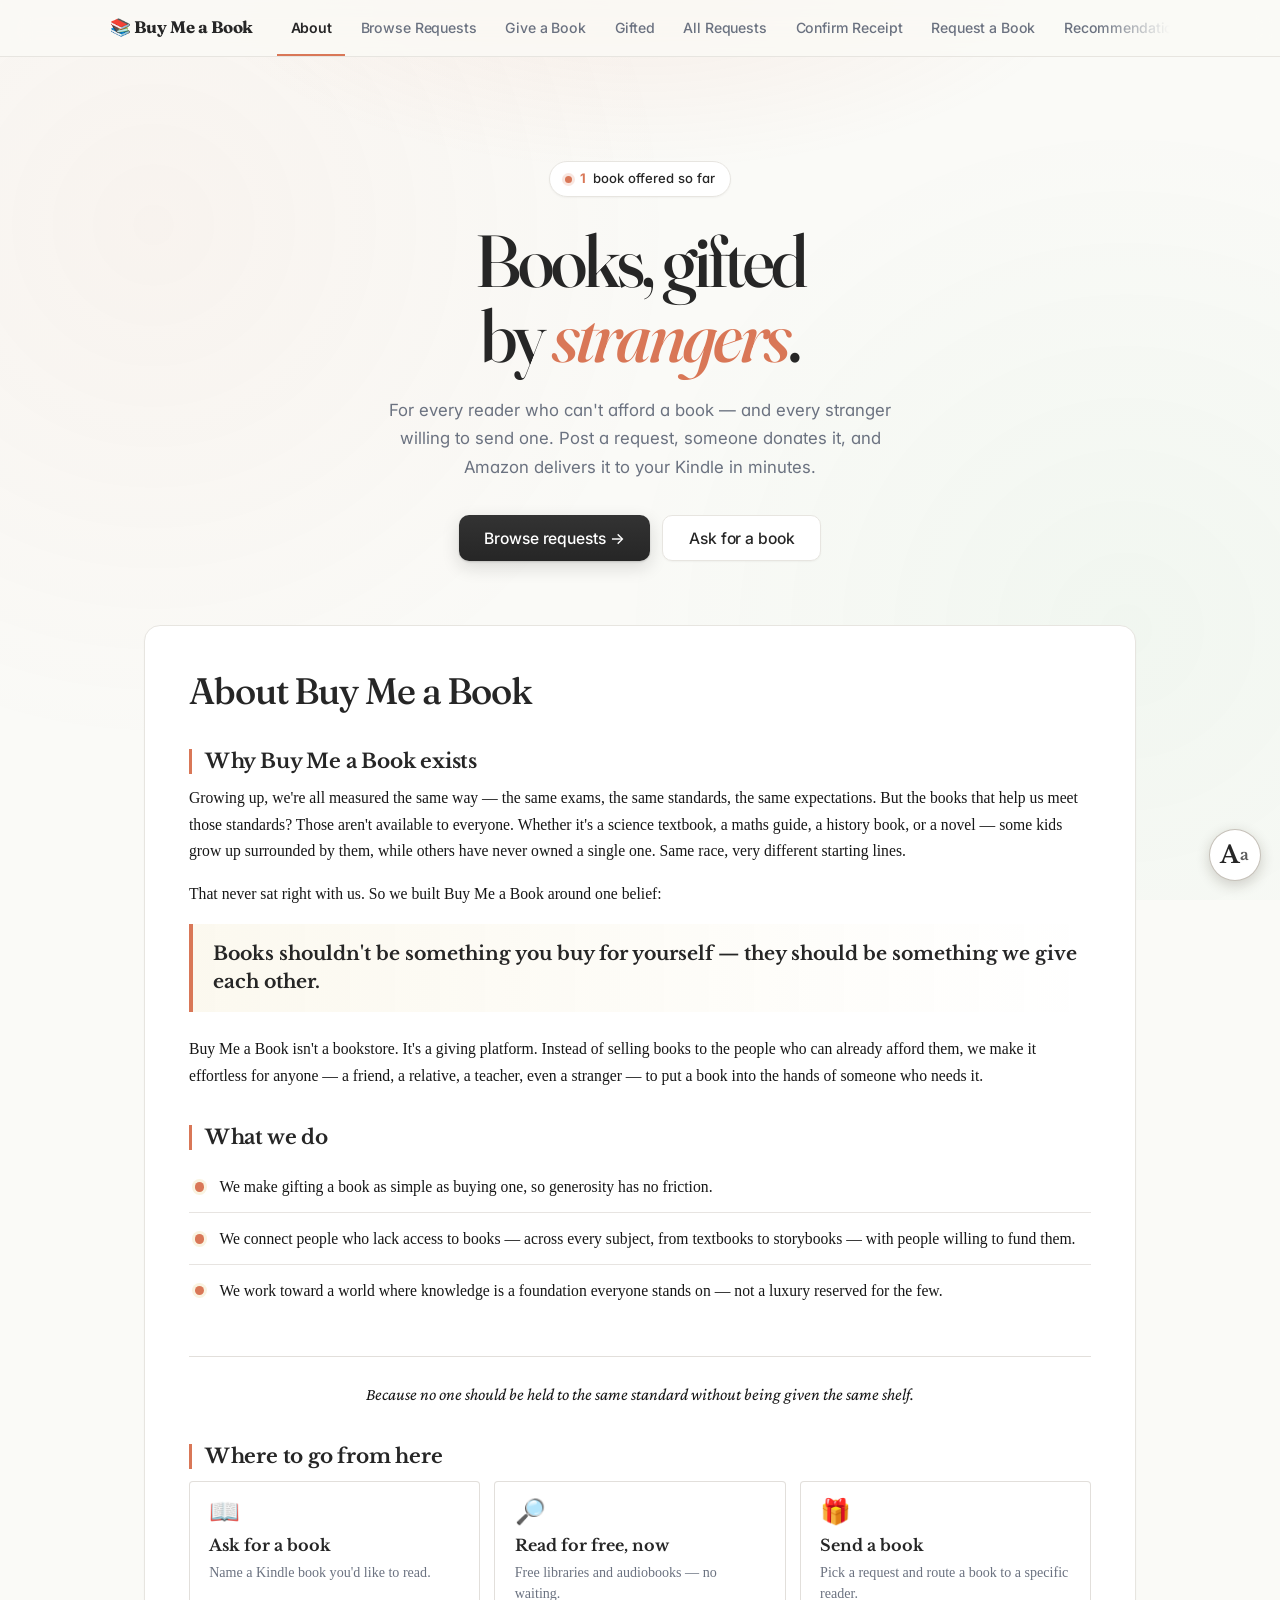
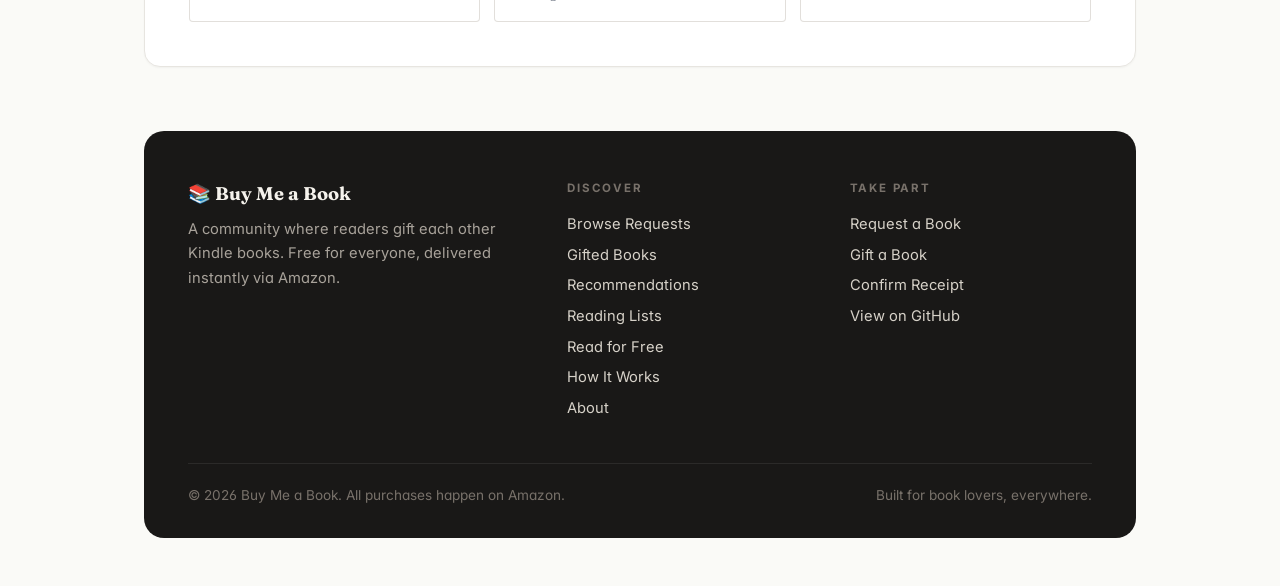
==== buy-me-a-book.html @ 8f35f2fc "Remove obsolete Google Sheet data-source comment Co-Authored-By: Claude Fable 5 <noreply@anthropic.c" ====
<!DOCTYPE html>
<html lang="en">
<head>
    <meta charset="UTF-8">
    <meta name="viewport" content="width=device-width, initial-scale=1.0">
    <title>Buy Me a Book — Request or gift a Kindle book, free</title>
    <meta name="description" content="A community Kindle library. Ask for a book you can't afford, gift one to someone who wants it, or browse free ebooks, audiobooks, and curated reading lists. No fees, no signup — books delivered instantly via Amazon.">
    <meta name="keywords" content="gift kindle books, free kindle books, community library, book gifting, request a book, kindle book charity, free ebooks, project gutenberg, librivox, kindle unlimited">
    <meta name="author" content="Samuel Kimani Sikuku">
    <meta name="publisher" content="Buy Me a Book">
    <meta name="robots" content="index, follow, max-image-preview:large, max-snippet:-1, max-video-preview:-1">
    <meta name="googlebot" content="index, follow, max-image-preview:large, max-snippet:-1">
    <meta name="theme-color" content="#5d4e37">
    <meta name="theme-color" content="#2c2416" media="(prefers-color-scheme: dark)">
    <meta name="color-scheme" content="light">
    <meta name="format-detection" content="telephone=no">
    <meta name="apple-mobile-web-app-title" content="Buy Me a Book">
    <link rel="canonical" href="https://www.buymebook.com/buy-me-a-book.html">
    <link rel="alternate" hreflang="en" href="https://www.buymebook.com/buy-me-a-book.html">
    <link rel="alternate" hreflang="x-default" href="https://www.buymebook.com/buy-me-a-book.html">
    <link rel="icon" href="data:image/svg+xml,&lt;svg xmlns=%22http://www.w3.org/2000/svg%22 viewBox=%220 0 100 100%22&gt;&lt;text y=%22.9em%22 font-size=%2290%22&gt;📚&lt;/text&gt;&lt;/svg&gt;">
    <link rel="apple-touch-icon" href="data:image/svg+xml,&lt;svg xmlns=%22http://www.w3.org/2000/svg%22 viewBox=%220 0 100 100%22&gt;&lt;text y=%22.9em%22 font-size=%2290%22&gt;📚&lt;/text&gt;&lt;/svg&gt;">
    <link rel="preconnect" href="https://docs.google.com">
    <link rel="dns-prefetch" href="https://www.amazon.com">

    <!-- Open Graph / social sharing -->
    <meta property="og:type" content="website">
    <meta property="og:title" content="Buy Me a Book — Free Kindle books, gifted by strangers">
    <meta property="og:description" content="Need a book you can't afford? Ask. Want to brighten someone's day? Gift one. Books delivered instantly to a Kindle library via Amazon.">
    <meta property="og:url" content="https://www.buymebook.com/buy-me-a-book.html">
    <meta property="og:site_name" content="Buy Me a Book">
    <meta property="og:image" content="https://www.buymebook.com/og-image.png">
    <meta property="og:image:secure_url" content="https://www.buymebook.com/og-image.png">
    <meta property="og:image:type" content="image/png">
    <meta property="og:image:width" content="1200">
    <meta property="og:image:height" content="630">
    <meta property="og:image:alt" content="Buy Me a Book — Free Kindle books, gifted by strangers. www.buymebook.com">
    <meta property="og:locale" content="en_US">
    <meta property="article:author" content="Samuel Kimani Sikuku">
    <meta property="article:publisher" content="https://www.buymebook.com/">
    <meta name="twitter:card" content="summary_large_image">
    <meta name="twitter:title" content="Buy Me a Book — Free Kindle books, gifted by strangers">
    <meta name="twitter:description" content="Need a book you can't afford? Ask. Want to brighten someone's day? Gift one. Books delivered instantly to a Kindle library via Amazon.">
    <meta name="twitter:image" content="https://www.buymebook.com/og-image.png">
    <meta name="twitter:image:alt" content="Buy Me a Book — Free Kindle books, gifted by strangers.">

    <link rel="preconnect" href="https://fonts.googleapis.com">
    <link rel="preconnect" href="https://fonts.gstatic.com" crossorigin>
    <link href="https://fonts.googleapis.com/css2?family=Crimson+Pro:wght@400;600;700&family=Fraunces:opsz,wght@9..144,500;9..144,700&family=Inter:wght@400;500;600;700&family=Libre+Baskerville:wght@400;700&display=swap" rel="stylesheet">

    <!-- Structured data for search engines and AI tools -->
    <script type="application/ld+json">
    {
      "@context": "https://schema.org",
      "@graph": [
        {
          "@type": ["Organization", "NGO"],
          "@id": "https://www.buymebook.com/#organization",
          "name": "Buy Me a Book",
          "alternateName": ["BuyMeABook", "Buymebook"],
          "url": "https://www.buymebook.com/",
          "logo": "https://www.buymebook.com/og-image.png",
          "image": "https://www.buymebook.com/og-image.png",
          "description": "A community-driven platform that connects readers who need Kindle books with donors willing to gift them via Amazon. Books should be accessible to everyone, not rationed by price.",
          "founder": { "@id": "https://www.buymebook.com/#person-samuel" },
          "sameAs": [
            "https://github.com/SamuelKimaniSikuku/buymebook",
            "https://github.com/SamuelKimaniSikuku"
          ]
        },
        {
          "@type": "Person",
          "@id": "https://www.buymebook.com/#person-samuel",
          "name": "Samuel Kimani Sikuku",
          "url": "https://github.com/SamuelKimaniSikuku",
          "sameAs": ["https://github.com/SamuelKimaniSikuku"],
          "jobTitle": "Founder",
          "worksFor": { "@id": "https://www.buymebook.com/#organization" }
        },
        {
          "@type": "WebSite",
          "@id": "https://www.buymebook.com/#website",
          "url": "https://www.buymebook.com/",
          "name": "Buy Me a Book",
          "alternateName": "A community Kindle library",
          "description": "Gift Kindle books to readers who need them, request a book you can't afford, or browse curated free-reading resources.",
          "publisher": { "@id": "https://www.buymebook.com/#organization" },
          "inLanguage": "en",
          "potentialAction": {
            "@type": "SearchAction",
            "target": {
              "@type": "EntryPoint",
              "urlTemplate": "https://www.buymebook.com/buy-me-a-book.html?q={search_term_string}"
            },
            "query-input": "required name=search_term_string"
          }
        },
        {
          "@type": "WebPage",
          "@id": "https://www.buymebook.com/buy-me-a-book.html",
          "url": "https://www.buymebook.com/buy-me-a-book.html",
          "name": "Buy Me a Book — Request or gift a Kindle book, free",
          "isPartOf": { "@id": "https://www.buymebook.com/#website" },
          "about": { "@id": "https://www.buymebook.com/#organization" },
          "author": { "@id": "https://www.buymebook.com/#person-samuel" },
          "primaryImageOfPage": {
            "@type": "ImageObject",
            "url": "https://www.buymebook.com/og-image.png",
            "width": 1200,
            "height": 630
          },
          "inLanguage": "en",
          "dateModified": "2026-08-17",
          "description": "Buy Me a Book connects readers who need Kindle books with donors willing to gift them. Browse open requests, gift a book through Amazon, post a request of your own, or explore free ebook and audiobook resources."
        },
        {
          "@type": "HowTo",
          "name": "How to gift a Kindle book to a reader on Buy Me a Book",
          "description": "Step-by-step guide to sending a Kindle book to a specific reader on the Buy Me a Book platform via Amazon's Give as a Gift flow.",
          "totalTime": "PT3M",
          "estimatedCost": {
            "@type": "MonetaryAmount",
            "currency": "USD",
            "value": "5.00"
          },
          "supply": [
            { "@type": "HowToSupply", "name": "An Amazon account" },
            { "@type": "HowToSupply", "name": "The recipient's email address (shown on the site)" }
          ],
          "step": [
            {
              "@type": "HowToStep",
              "position": 1,
              "name": "Pick a request",
              "text": "Open the Browse Requests tab, find a book you'd like to gift, and click the Send this to… button on the card."
            },
            {
              "@type": "HowToStep",
              "position": 2,
              "name": "Copy the recipient's email",
              "text": "A modal opens with the recipient's email highlighted. Copy it — you'll paste it into Amazon's gift form."
            },
            {
              "@type": "HowToStep",
              "position": 3,
              "name": "Buy on Amazon as a gift",
              "text": "Click Open on Amazon. On the Amazon page, choose 'Buy for others' or 'Give as a Gift', paste the recipient's email, add an optional note, and complete the purchase."
            },
            {
              "@type": "HowToStep",
              "position": 4,
              "name": "Confirm the gift",
              "text": "Return to Buy Me a Book and click 'Yes, mark as gifted'. The book updates to GIFTED on the platform, and Amazon emails the recipient a redemption link that delivers the book to their Kindle library."
            }
          ]
        },
        {
          "@type": "FAQPage",
          "mainEntity": [
            {
              "@type": "Question",
              "name": "How does Buy Me a Book work?",
              "acceptedAnswer": {
                "@type": "Answer",
                "text": "Readers post Kindle book requests with an Amazon link and their reason for wanting the book. Donors browse the requests, purchase Kindle books on Amazon using 'Give as a Gift,' and Amazon emails the recipient a redemption link. The book lands in the recipient's Kindle library."
              }
            },
            {
              "@type": "Question",
              "name": "Is Buy Me a Book free to use?",
              "acceptedAnswer": {
                "@type": "Answer",
                "text": "Yes. The platform is free for readers and donors alike. Donors pay only for the Kindle books they choose to purchase on Amazon. The platform uses Amazon Affiliate links to help cover hosting costs at no extra cost to anyone."
              }
            },
            {
              "@type": "Question",
              "name": "How do I gift a Kindle book to someone on Buy Me a Book?",
              "acceptedAnswer": {
                "@type": "Answer",
                "text": "Pick a request on the site, click 'Send this to…', and follow the link to Amazon. Use Amazon's 'Buy for others' or 'Give as a Gift' option, enter the recipient's email, and complete the purchase. Amazon emails the recipient a redemption link they click to receive the book."
              }
            },
            {
              "@type": "Question",
              "name": "How do I request a Kindle book on Buy Me a Book?",
              "acceptedAnswer": {
                "@type": "Answer",
                "text": "Go to the 'Request a Book' tab and fill out the short form with the Amazon Kindle link, your email, and the story of why you'd like to read it. Requests are reviewed before appearing publicly — usually within a day or two."
              }
            },
            {
              "@type": "Question",
              "name": "Is my data safe on Buy Me a Book?",
              "acceptedAnswer": {
                "@type": "Answer",
                "text": "Only approved book requests are public. Personal data submitted via the request form (other than your name and the email Amazon sends the gift link to) stays private. The platform never stores payment information — all purchases happen directly on Amazon."
              }
            },
            {
              "@type": "Question",
              "name": "Why don't I just buy the book for myself?",
              "acceptedAnswer": {
                "@type": "Answer",
                "text": "Many readers can't afford every book they want — students, people between jobs, readers in regions where prices are steep relative to local incomes. Buy Me a Book lets people who can spare a few dollars send a single book directly to someone who would value it deeply."
              }
            }
          ]
        }
      ]
    }
    </script>
    <style>
        /* ================= Modern minimal design tokens =================
           Kept the old variable names (parchment, cream, leather, gold…)
           so every existing rule still resolves — just given them new
           values that read cool + minimal. The Kindle reader Sepia
           theme keeps the former warm-parchment identity as an option.
           =============================================================== */
        :root {
            --parchment: #fafaf7;             /* app background — warm-neutral off-white */
            --cream: #ffffff;                 /* card background — pure white */
            --ink: #171717;                   /* body text — near-black, slightly warm */
            --sepia: #6b7280;                 /* muted body — cool gray */
            --leather: #262626;               /* headings + strong text */
            --gold: #d97757;                  /* accent — muted terracotta */
            --forest: #16a34a;                /* success (gifted badges etc.) */
            --border: #e7e5e0;                /* hairline dividers */
            --shadow: 0 1px 2px rgba(20, 20, 20, 0.04);
            --shadow-lg: 0 1px 2px rgba(20, 20, 20, 0.04), 0 8px 24px rgba(20, 20, 20, 0.06);
            --shadow-hover: 0 1px 2px rgba(20, 20, 20, 0.04), 0 12px 32px rgba(20, 20, 20, 0.09);
        }

        * {
            margin: 0;
            padding: 0;
            box-sizing: border-box;
        }

        body {
            font-family: 'Inter', -apple-system, BlinkMacSystemFont, 'Segoe UI', Roboto, 'Helvetica Neue', Arial, sans-serif;
            background: var(--parchment);
            color: var(--ink);
            line-height: 1.65;
            min-height: 100vh;
            overflow-x: hidden;
            -webkit-font-smoothing: antialiased;
            -moz-osx-font-smoothing: grayscale;
            font-feature-settings: "ss01", "cv11";
        }

        body::before {
            content: '';
            position: fixed;
            top: 0;
            left: 0;
            width: 100%;
            height: 100%;
            background-image:
                radial-gradient(circle at 15% 15%, rgba(217, 119, 87, 0.04) 0%, transparent 45%),
                radial-gradient(circle at 85% 85%, rgba(22, 163, 74, 0.03) 0%, transparent 45%);
            pointer-events: none;
            z-index: 0;
        }

        .container {
            max-width: 1040px;
            margin: 0 auto;
            padding: 2rem 1.5rem 3rem;
            position: relative;
            z-index: 1;
        }

        header {
            text-align: center;
            padding: 3rem 0 4rem;
            animation: fadeInDown 0.8s ease-out;
        }

        .brand-mark {
            display: flex;
            flex-direction: column;
            align-items: center;
            margin-bottom: 1.2rem;
        }

        .brand-emoji {
            font-size: 3rem;
            line-height: 1;
            margin-bottom: 0.6rem;
            opacity: 0.95;
        }

        h1 {
            font-family: 'Fraunces', 'Libre Baskerville', serif;
            font-size: 3rem;
            color: var(--leather);
            margin: 0;
            font-weight: 500;
            letter-spacing: -0.035em;
            line-height: 1.05;
            font-variation-settings: "opsz" 96;
        }

        .brand-sub {
            font-family: 'Crimson Pro', serif;
            color: var(--sepia);
            font-size: 0.78rem;
            margin-top: 0.7rem;
            text-transform: uppercase;
            letter-spacing: 3.5px;
            font-weight: 600;
            position: relative;
            padding: 0 2.4rem;
        }

        .brand-sub::before,
        .brand-sub::after {
            content: '';
            position: absolute;
            top: 50%;
            width: 1.6rem;
            height: 1px;
            background: rgba(139, 115, 85, 0.45);
        }

        .brand-sub::before { left: 0; }
        .brand-sub::after { right: 0; }

        .hero-counter {
            display: inline-block;
            font-family: 'Crimson Pro', serif;
            color: var(--sepia);
            font-size: 0.78rem;
            margin-top: 1.75rem;
            text-transform: uppercase;
            letter-spacing: 2.6px;
            font-weight: 600;
            position: relative;
            padding: 0 2.4rem;
        }

        .hero-counter::before,
        .hero-counter::after {
            content: '';
            position: absolute;
            top: 50%;
            width: 1.6rem;
            height: 1px;
            background: rgba(139, 115, 85, 0.45);
        }

        .hero-counter::before { left: 0; }
        .hero-counter::after { right: 0; }

        .hero-counter strong {
            font-family: 'Libre Baskerville', serif;
            color: var(--gold);
            font-size: 1.05rem;
            font-weight: 700;
            letter-spacing: -0.5px;
            margin-right: 0.35rem;
            vertical-align: baseline;
        }

        .tagline {
            font-family: 'Fraunces', 'Libre Baskerville', serif;
            font-size: 1.35rem;
            color: var(--leather);
            font-weight: 500;
            max-width: 660px;
            margin: 0.75rem auto 0;
            line-height: 1.45;
            letter-spacing: -0.01em;
        }

        .hero-how {
            font-family: 'Inter', sans-serif;
            font-size: 0.95rem;
            color: var(--sepia);
            max-width: 560px;
            margin: 0.85rem auto 0;
            line-height: 1.55;
        }

        .activity-feed {
            background: linear-gradient(135deg, rgba(58, 90, 64, 0.06) 0%, rgba(212, 175, 55, 0.07) 100%);
            border: 1px solid rgba(58, 90, 64, 0.2);
            border-radius: 4px;
            padding: 1.1rem 1.5rem;
            margin: 1.5rem 0;
        }

        .activity-feed-title {
            font-family: 'Crimson Pro', serif;
            color: var(--forest);
            font-size: 0.95rem;
            font-weight: 700;
            margin: 0 0 0.6rem;
            letter-spacing: 0.6px;
            text-transform: uppercase;
        }

        .activity-feed-list {
            list-style: none;
            margin: 0;
            padding: 0;
        }

        .activity-feed-list li {
            font-family: 'Spectral', serif;
            color: var(--ink);
            padding: 0.55rem 0;
            border-bottom: 1px solid rgba(93, 78, 55, 0.12);
            line-height: 1.55;
            font-size: 0.98rem;
        }

        .activity-feed-list li:last-child {
            border-bottom: none;
        }

        .activity-feed-list .feed-title {
            font-family: 'Libre Baskerville', serif;
            font-weight: 700;
            color: var(--leather);
        }

        .activity-feed-list em {
            color: var(--sepia);
        }

        .faq-section {
            margin: 2.5rem 0 0;
        }

        .faq-section > h3 {
            font-family: 'Libre Baskerville', serif;
            color: var(--leather);
            border-left: 4px solid var(--gold);
            padding-left: 1rem;
            margin-bottom: 1.25rem;
            font-size: 1.5rem;
        }

        .faq-item {
            background: var(--cream);
            border: 1px solid rgba(93, 78, 55, 0.18);
            border-radius: 4px;
            padding: 1rem 1.25rem;
            margin-bottom: 0.75rem;
            transition: border-color 0.2s ease, box-shadow 0.2s ease;
        }

        .faq-item[open] {
            border-color: var(--gold);
            box-shadow: 0 2px 12px rgba(212, 175, 55, 0.18);
        }

        .faq-item summary {
            font-family: 'Crimson Pro', serif;
            font-size: 1.1rem;
            font-weight: 600;
            color: var(--leather);
            cursor: pointer;
            list-style: none;
            display: flex;
            justify-content: space-between;
            align-items: center;
            gap: 1rem;
        }

        .faq-item summary::-webkit-details-marker {
            display: none;
        }

        .faq-item summary::after {
            content: '+';
            font-family: 'Libre Baskerville', serif;
            font-size: 1.4rem;
            color: var(--gold);
            font-weight: 700;
            line-height: 1;
            flex-shrink: 0;
        }

        .faq-item[open] summary::after {
            content: '–';
        }

        .faq-answer {
            margin-top: 0.75rem;
            padding-top: 0.75rem;
            border-top: 1px solid rgba(93, 78, 55, 0.15);
            color: var(--ink);
            line-height: 1.65;
            font-family: 'Spectral', serif;
        }

        .tabs {
            display: flex;
            justify-content: center;
            gap: 0.35rem;
            margin: 2.5rem 0 3rem;
            flex-wrap: wrap;
        }

        .tab-btn {
            font-family: 'Inter', sans-serif;
            padding: 0.55rem 1.1rem;
            background: transparent;
            border: none;
            color: var(--sepia);
            font-size: 0.94rem;
            cursor: pointer;
            transition: background 0.15s ease, color 0.15s ease;
            border-radius: 8px;
            font-weight: 500;
            letter-spacing: -0.01em;
        }

        .tab-btn:hover {
            background: rgba(23, 23, 23, 0.05);
            color: var(--leather);
        }

        .tab-btn.active {
            background: var(--leather);
            color: white;
            font-weight: 600;
        }

        .tab-content {
            display: none;
            animation: fadeIn 0.4s ease-out;
        }

        .tab-content.active {
            display: block;
        }

        .card {
            background: var(--cream);
            border: 1px solid var(--border);
            border-radius: 12px;
            padding: 2.5rem;
            margin-bottom: 1.5rem;
            box-shadow: var(--shadow);
            transition: box-shadow 0.2s ease;
        }

        .card:hover {
            box-shadow: var(--shadow-lg);
        }

        h2 {
            font-family: 'Fraunces', 'Libre Baskerville', serif;
            color: var(--leather);
            margin-bottom: 1.75rem;
            font-size: 2.1rem;
            font-weight: 500;
            letter-spacing: -0.02em;
            line-height: 1.15;
            border-left: none;
            padding-left: 0;
        }

        h3 {
            font-family: 'Fraunces', 'Libre Baskerville', serif;
            color: var(--leather);
            margin-bottom: 1rem;
            font-size: 1.35rem;
            font-weight: 500;
            letter-spacing: -0.01em;
            line-height: 1.25;
        }

        .form-group {
            margin-bottom: 1.5rem;
        }

        label {
            display: block;
            margin-bottom: 0.5rem;
            color: var(--leather);
            font-weight: 500;
            font-family: 'Inter', sans-serif;
            font-size: 0.92rem;
            letter-spacing: -0.005em;
        }

        input, textarea, select {
            width: 100%;
            padding: 0.7rem 0.85rem;
            border: 1px solid var(--border);
            background: white;
            font-family: 'Inter', sans-serif;
            font-size: 0.98rem;
            border-radius: 8px;
            transition: border-color 0.15s ease, box-shadow 0.15s ease;
            color: var(--ink);
        }

        input:focus, textarea:focus, select:focus {
            outline: none;
            border-color: var(--leather);
            box-shadow: 0 0 0 3px rgba(23, 23, 23, 0.05);
        }

        textarea {
            resize: vertical;
            min-height: 100px;
        }

        .btn {
            font-family: 'Inter', sans-serif;
            padding: 0.75rem 1.5rem;
            background: var(--leather);
            color: white;
            border: none;
            font-size: 0.95rem;
            cursor: pointer;
            transition: background 0.15s ease, transform 0.1s ease;
            border-radius: 8px;
            font-weight: 500;
            letter-spacing: -0.005em;
            box-shadow: var(--shadow);
        }

        .btn:hover {
            background: #000;
        }

        .btn:active {
            transform: translateY(1px);
        }

        .btn-secondary {
            background: var(--gold);
            color: white;
        }

        .btn-secondary:hover {
            background: #c65f3f;
        }

        .book-list {
            display: grid;
            grid-template-columns: repeat(auto-fill, minmax(280px, 1fr));
            gap: 1.25rem;
            margin-top: 2rem;
        }

        .book-item {
            background: var(--cream);
            border: 1px solid var(--border);
            border-radius: 12px;
            padding: 1.6rem 1.5rem 1.4rem;
            box-shadow: var(--shadow);
            transition: box-shadow 0.2s ease, transform 0.2s ease;
            position: relative;
            overflow: hidden;
        }

        .book-item::before {
            content: '';
            position: absolute;
            top: 0;
            left: 0;
            right: 0;
            height: 3px;
            background: linear-gradient(90deg, transparent 0%, var(--gold) 50%, transparent 100%);
            opacity: 0.55;
        }

        .book-item:hover {
            transform: translateY(-2px);
            box-shadow: var(--shadow-hover);
            border-color: transparent;
        }

        .book-item.fulfilled {
            background: #f7f7f5;
        }

        .book-item.fulfilled::before {
            background: linear-gradient(90deg, transparent 0%, var(--forest) 50%, transparent 100%);
            opacity: 0.45;
        }

        .book-cover-wrap {
            display: flex;
            justify-content: center;
            margin: -0.25rem 0 1.1rem;
        }

        .book-cover {
            width: 100px;
            height: 150px;
            object-fit: contain;
            border-radius: 3px;
            box-shadow: 0 4px 14px rgba(44, 36, 22, 0.18);
            background: var(--parchment);
            display: block;
        }

        .modal-book-with-cover {
            display: flex;
            gap: 1rem;
            align-items: flex-start;
        }

        .modal-book-cover-wrap {
            flex-shrink: 0;
        }

        .modal-book-cover {
            width: 64px;
            height: 96px;
            object-fit: contain;
            border-radius: 3px;
            box-shadow: 0 3px 10px rgba(44, 36, 22, 0.18);
            background: var(--cream);
            display: block;
        }

        .modal-book-text {
            flex: 1;
            min-width: 0;
        }

        /* ========== Reading Lists ========== */
        .reading-list-section {
            margin-top: 2.5rem;
        }

        .reading-list-section:first-of-type {
            margin-top: 0.5rem;
        }

        .reading-list-section > h3 {
            font-family: 'Libre Baskerville', serif;
            color: var(--leather);
            font-size: 1.3rem;
            margin-bottom: 0.45rem;
            border-left: 3px solid var(--gold);
            padding-left: 0.85rem;
        }

        .reading-list-intro {
            color: var(--sepia);
            margin: 0 0 1.25rem 0;
            line-height: 1.6;
            font-family: 'Spectral', serif;
            font-size: 0.97rem;
        }

        .reading-list-grid {
            display: grid;
            grid-template-columns: repeat(auto-fit, minmax(290px, 1fr));
            gap: 0.85rem;
        }

        .reading-list-card {
            display: flex;
            gap: 0.95rem;
            align-items: flex-start;
            text-decoration: none;
            color: inherit;
            background: var(--cream);
            border: 1px solid rgba(93, 78, 55, 0.18);
            border-radius: 4px;
            padding: 0.85rem 0.95rem;
            transition: border-color 0.2s ease, box-shadow 0.2s ease, transform 0.2s ease;
        }

        .reading-list-card:hover {
            border-color: var(--gold);
            box-shadow: 0 3px 12px rgba(44, 36, 22, 0.08);
        }

        .reading-list-card-cover-wrap {
            flex-shrink: 0;
        }

        .reading-list-card-cover {
            width: 56px;
            height: 84px;
            object-fit: contain;
            border-radius: 2px;
            box-shadow: 0 2px 6px rgba(44, 36, 22, 0.18);
            background: var(--parchment);
            display: block;
        }

        .reading-list-card-text {
            flex: 1;
            min-width: 0;
        }

        .reading-list-card-title {
            font-family: 'Crimson Pro', serif;
            font-weight: 700;
            color: var(--leather);
            font-size: 1rem;
            line-height: 1.3;
        }

        .reading-list-card-title::after {
            content: ' ↗';
            color: var(--gold);
            font-family: 'Libre Baskerville', serif;
            font-size: 0.85rem;
        }

        .reading-list-card-author {
            font-family: 'Crimson Pro', serif;
            color: var(--sepia);
            font-style: italic;
            font-size: 0.88rem;
            margin: 0.05rem 0 0.4rem 0;
        }

        .reading-list-card-note {
            font-family: 'Spectral', serif;
            color: var(--ink);
            font-size: 0.88rem;
            line-height: 1.5;
            margin: 0;
        }

        .fulfilled-badge,
        .received-badge,
        .active-badge {
            position: absolute;
            top: 12px;
            right: 12px;
            padding: 0.25rem 0.65rem;
            border-radius: 3px;
            font-weight: 700;
            font-size: 0.65rem;
            letter-spacing: 1.4px;
            text-transform: uppercase;
            font-family: 'Crimson Pro', serif;
            z-index: 10;
        }

        .fulfilled-badge {
            background: var(--forest);
            color: var(--cream);
        }

        .received-badge {
            background: var(--leather);
            color: var(--cream);
        }

        .active-badge {
            background: var(--gold);
            color: var(--ink);
        }

        .book-title {
            font-family: 'Libre Baskerville', serif;
            font-size: 1.15rem;
            color: var(--leather);
            margin-bottom: 0.4rem;
            line-height: 1.3;
            padding-right: 4rem;
        }

        .book-author {
            font-family: 'Crimson Pro', serif;
            color: var(--sepia);
            font-style: italic;
            margin-bottom: 0.65rem;
            font-size: 0.98rem;
        }

        .book-requester {
            color: var(--forest);
            font-size: 0.85rem;
            margin-bottom: 1rem;
            font-weight: 600;
            letter-spacing: 0.2px;
        }

        .book-price {
            font-family: 'Libre Baskerville', serif;
            font-size: 1.15rem;
            color: var(--gold);
            font-weight: 700;
            margin-bottom: 1rem;
            letter-spacing: -0.3px;
        }

        .stats {
            display: grid;
            grid-template-columns: repeat(auto-fit, minmax(200px, 1fr));
            gap: 1.5rem;
            margin: 2rem 0;
        }

        .stat-card {
            background: var(--cream);
            color: var(--leather);
            padding: 1.75rem 1.5rem;
            border-radius: 4px;
            text-align: center;
            border: 1px solid rgba(93, 78, 55, 0.18);
            position: relative;
            overflow: hidden;
        }

        .stat-card::before {
            content: '';
            position: absolute;
            top: 0;
            left: 0;
            right: 0;
            height: 3px;
            background: var(--gold);
            opacity: 0.7;
        }

        .stat-number {
            font-family: 'Libre Baskerville', serif;
            font-size: 2.4rem;
            font-weight: 700;
            display: block;
            margin-bottom: 0.4rem;
            color: var(--gold);
            line-height: 1;
            letter-spacing: -1px;
        }

        .stat-label {
            font-family: 'Crimson Pro', serif;
            font-size: 0.78rem;
            color: var(--sepia);
            text-transform: uppercase;
            letter-spacing: 1.4px;
            font-weight: 600;
        }

        .steps {
            display: grid;
            grid-template-columns: repeat(auto-fit, minmax(250px, 1fr));
            gap: 2rem;
            margin: 2rem 0;
        }

        .step {
            text-align: center;
            padding: 2rem;
        }

        .step-number {
            display: inline-block;
            width: 60px;
            height: 60px;
            background: var(--gold);
            color: var(--ink);
            border-radius: 50%;
            font-family: 'Libre Baskerville', serif;
            font-size: 1.8rem;
            font-weight: 700;
            line-height: 60px;
            margin-bottom: 1rem;
            box-shadow: 0 4px 12px rgba(212, 175, 55, 0.3);
        }

        .step h3 {
            margin-bottom: 0.5rem;
        }

        footer {
            padding: 3rem 0 2rem;
            margin-top: 4rem;
            border-top: 1px solid rgba(93, 78, 55, 0.2);
            color: var(--sepia);
            font-family: 'Crimson Pro', serif;
        }

        .footer-grid {
            display: grid;
            grid-template-columns: 1.4fr 1fr 1fr;
            gap: 2.5rem;
            margin-bottom: 2.25rem;
        }

        .footer-col h4 {
            font-family: 'Libre Baskerville', serif;
            font-size: 0.85rem;
            color: var(--leather);
            text-transform: uppercase;
            letter-spacing: 1.5px;
            margin-bottom: 0.9rem;
            font-weight: 700;
        }

        .footer-col p,
        .footer-col li {
            font-size: 0.95rem;
            line-height: 1.65;
            color: var(--sepia);
        }

        .footer-col .footer-brand {
            font-family: 'Libre Baskerville', serif;
            color: var(--leather);
            font-size: 1.15rem;
            font-weight: 700;
            margin-bottom: 0.5rem;
        }

        .footer-col ul {
            list-style: none;
            padding: 0;
            margin: 0;
        }

        .footer-col ul li {
            margin-bottom: 0.4rem;
        }

        .footer-col a {
            color: var(--leather);
            text-decoration: none;
            border-bottom: 1px solid transparent;
            transition: border-color 0.2s ease, color 0.2s ease;
        }

        .footer-col a:hover {
            color: var(--gold);
            border-bottom-color: var(--gold);
        }

        .footer-bottom {
            border-top: 1px solid rgba(93, 78, 55, 0.15);
            padding-top: 1.25rem;
            display: flex;
            justify-content: space-between;
            flex-wrap: wrap;
            gap: 0.5rem;
            font-size: 0.85rem;
            color: var(--sepia);
        }

        @media (max-width: 768px) {
            .footer-grid {
                grid-template-columns: 1fr;
                gap: 1.75rem;
            }
            .footer-bottom {
                justify-content: center;
                text-align: center;
            }
        }

        @keyframes fadeIn {
            from {
                opacity: 0;
                transform: translateY(20px);
            }
            to {
                opacity: 1;
                transform: translateY(0);
            }
        }

        @keyframes fadeInDown {
            from {
                opacity: 0;
                transform: translateY(-30px);
            }
            to {
                opacity: 1;
                transform: translateY(0);
            }
        }

        @keyframes slideIn {
            from {
                transform: translateX(400px);
                opacity: 0;
            }
            to {
                transform: translateX(0);
                opacity: 1;
            }
        }

        @media (max-width: 768px) {
            h1 {
                font-size: 2.2rem;
                letter-spacing: -1px;
            }
            .brand-emoji {
                font-size: 2.4rem;
            }
            .brand-sub {
                font-size: 0.7rem;
                letter-spacing: 2.5px;
                padding: 0 1.5rem;
            }
            .brand-sub::before,
            .brand-sub::after {
                width: 1rem;
            }
            .tagline {
                font-size: 1.1rem;
            }
            .book-list {
                grid-template-columns: 1fr;
            }
            .form-embed iframe {
                min-height: 1750px;
            }
        }

        .amazon-btn {
            background: var(--leather);
            color: white;
            padding: 0.75rem 1.25rem;
            border: none;
            border-radius: 8px;
            font-weight: 500;
            cursor: pointer;
            transition: background 0.15s ease, transform 0.1s ease;
            width: 100%;
            font-size: 0.95rem;
            font-family: 'Inter', sans-serif;
            letter-spacing: -0.005em;
        }

        .amazon-btn:hover {
            background: #000;
        }

        .amazon-btn:active {
            transform: translateY(1px);
        }

        .notification {
            position: fixed;
            top: 20px;
            right: 20px;
            background: var(--forest);
            color: var(--cream);
            padding: 1rem 2rem;
            border-radius: 4px;
            box-shadow: 0 4px 20px rgba(0,0,0,0.3);
            display: none;
            animation: slideIn 0.5s ease-out;
            z-index: 1000;
        }

        .filter-btn {
            font-family: 'Crimson Pro', serif;
            padding: 0.8rem 1.5rem;
            background: var(--cream);
            border: 2px solid var(--leather);
            color: var(--leather);
            font-size: 1rem;
            cursor: pointer;
            transition: all 0.3s ease;
            border-radius: 2px;
            font-weight: 600;
            box-shadow: 0 2px 8px var(--shadow);
        }

        .filter-btn:hover {
            background: var(--leather);
            color: var(--cream);
            transform: translateY(-2px);
        }

        .filter-btn.active {
            background: var(--leather);
            color: var(--gold);
        }

        .form-embed iframe {
            width: 100%;
            min-height: 1500px;
            border: 1px solid rgba(93, 78, 55, 0.2);
            border-radius: 4px;
            background: var(--cream);
        }

        .recommend-list {
            list-style: disc;
            padding-left: 1.75rem;
            margin: 0;
            font-family: 'Spectral', serif;
            font-size: 1.1rem;
            line-height: 2.2;
            color: var(--ink);
        }

        .recommend-list li::marker {
            color: var(--gold);
        }

        .recommend-list .book-link {
            color: var(--leather);
            text-decoration: none;
            font-weight: 600;
        }

        .recommend-list .book-link:hover {
            color: var(--gold);
            text-decoration: underline;
        }

        .recommend-list .book-title-plain {
            color: var(--leather);
            font-weight: 600;
        }

        .recommend-list .by-author {
            color: var(--sepia);
            font-style: italic;
            margin-left: 0.4rem;
            font-size: 0.98rem;
        }

        .recommend-list .gifted-mark {
            color: var(--forest);
            margin-left: 0.5rem;
            font-size: 0.9rem;
            font-style: italic;
        }

        /* ========== About tab ========== */
        .about-lead {
            font-family: 'Crimson Pro', serif;
            font-size: 1.18rem;
            color: var(--leather);
            line-height: 1.55;
            font-weight: 500;
            margin: 0.5rem 0 1.5rem;
            border-left: 3px solid var(--gold);
            padding-left: 1.1rem;
        }

        #about h3.about-h3 {
            margin-top: 2.25rem;
            margin-bottom: 0.7rem;
            color: var(--leather);
            font-family: 'Libre Baskerville', serif;
            font-size: 1.25rem;
            font-weight: 700;
            border-left: 3px solid var(--gold);
            padding-left: 0.8rem;
        }

        #about > .card > p {
            line-height: 1.7;
            margin-bottom: 1rem;
            color: var(--ink);
            font-size: 0.98rem;
            font-family: 'Spectral', serif;
        }

        #about p a,
        #about li a,
        .values-list a {
            color: var(--leather);
            text-decoration: none;
            border-bottom: 1px solid rgba(212, 175, 55, 0.7);
            transition: border-color 0.2s ease;
        }

        #about p a:hover,
        #about li a:hover,
        .values-list a:hover {
            border-color: var(--gold);
        }

        .values-strip {
            background: var(--parchment);
            border-left: 4px solid var(--gold);
            border-radius: 4px;
            padding: 1.4rem 1.6rem 1.1rem;
            margin: 2rem 0;
        }

        .values-list {
            list-style: none;
            padding: 0;
            margin: 0;
        }

        .values-list li {
            padding: 0.7rem 0;
            border-bottom: 1px solid rgba(93, 78, 55, 0.15);
        }

        .values-list li:last-child {
            border-bottom: none;
        }

        .values-list strong {
            display: block;
            color: var(--leather);
            font-family: 'Crimson Pro', serif;
            font-size: 1.04rem;
            margin-bottom: 0.2rem;
            font-weight: 700;
        }

        .values-list span {
            color: var(--sepia);
            line-height: 1.55;
            font-size: 0.94rem;
            font-family: 'Spectral', serif;
        }

        .about-cta-row {
            display: grid;
            grid-template-columns: repeat(auto-fit, minmax(220px, 1fr));
            gap: 0.9rem;
            margin-top: 0.6rem;
        }

        .about-cta {
            display: block;
            background: var(--cream);
            border: 1px solid rgba(93, 78, 55, 0.18);
            border-radius: 4px;
            padding: 1.1rem 1.2rem;
            text-decoration: none;
            color: inherit;
            transition: border-color 0.2s ease, box-shadow 0.2s ease;
        }

        #about .about-cta {
            border-bottom-color: rgba(93, 78, 55, 0.18);
        }

        .about-cta:hover {
            border-color: var(--gold);
            box-shadow: 0 3px 12px rgba(44, 36, 22, 0.08);
        }

        .about-cta-icon {
            display: block;
            font-size: 1.55rem;
            line-height: 1;
            margin-bottom: 0.5rem;
        }

        .about-cta-title {
            display: block;
            font-family: 'Libre Baskerville', serif;
            font-weight: 700;
            color: var(--leather);
            font-size: 1rem;
            margin-bottom: 0.25rem;
        }

        .about-cta-sub {
            display: block;
            font-family: 'Spectral', serif;
            color: var(--sepia);
            font-size: 0.88rem;
            line-height: 1.45;
        }

        .about-closing {
            margin-top: 2.5rem !important;
            padding-top: 1.5rem;
            border-top: 1px solid rgba(93, 78, 55, 0.18);
            font-family: 'Crimson Pro', serif !important;
            font-size: 1.08rem !important;
            color: var(--sepia);
            font-style: italic;
            text-align: center;
            line-height: 1.6 !important;
        }

        #about p.about-belief {
            font-family: 'Libre Baskerville', serif;
            font-size: 1.18rem;
            font-weight: 700;
            color: var(--leather);
            line-height: 1.5;
            margin: 0.75rem 0 1.5rem;
            padding: 1rem 0 1rem 1.25rem;
            border-left: 4px solid var(--gold);
            background: linear-gradient(90deg, rgba(212, 175, 55, 0.08) 0%, transparent 100%);
            border-radius: 0 3px 3px 0;
        }

        .do-list {
            list-style: none;
            padding: 0;
            margin: 0.6rem 0 0;
        }

        .do-list li {
            padding: 0.8rem 0 0.8rem 1.9rem;
            border-bottom: 1px solid rgba(93, 78, 55, 0.15);
            line-height: 1.6;
            position: relative;
            font-family: 'Spectral', serif;
            font-size: 0.98rem;
            color: var(--ink);
        }

        .do-list li:last-child {
            border-bottom: none;
        }

        .do-list li::before {
            content: '';
            position: absolute;
            left: 0.35rem;
            top: 1.3rem;
            width: 0.6rem;
            height: 0.6rem;
            background: var(--gold);
            border-radius: 50%;
            box-shadow: 0 0 0 3px rgba(212, 175, 55, 0.15);
        }

        /* ========== Resource cards (Read for Free tab) ========== */
        .resource-section {
            margin-top: 2.5rem;
        }

        .resource-section:first-of-type {
            margin-top: 1rem;
        }

        .resource-section > h3 {
            font-family: 'Libre Baskerville', serif;
            color: var(--leather);
            font-size: 1.3rem;
            margin-bottom: 0.4rem;
            border-left: 3px solid var(--gold);
            padding-left: 0.85rem;
        }

        .resource-section > .resource-intro {
            color: var(--sepia);
            margin: 0 0 1.25rem 0;
            line-height: 1.55;
            font-family: 'Spectral', serif;
            font-size: 0.96rem;
        }

        .resource-grid {
            display: grid;
            grid-template-columns: repeat(auto-fit, minmax(260px, 1fr));
            gap: 0.9rem;
        }

        .resource-card {
            display: block;
            text-decoration: none;
            background: var(--cream);
            border: 1px solid rgba(93, 78, 55, 0.18);
            border-radius: 4px;
            padding: 1rem 1.1rem 0.9rem;
            transition: border-color 0.2s ease, box-shadow 0.2s ease;
            color: inherit;
        }

        .resource-card:hover {
            border-color: var(--gold);
            box-shadow: 0 3px 12px rgba(44, 36, 22, 0.08);
        }

        .resource-card-title {
            font-family: 'Crimson Pro', serif;
            font-weight: 700;
            font-size: 1.02rem;
            color: var(--leather);
            margin-bottom: 0.3rem;
            display: flex;
            justify-content: space-between;
            align-items: baseline;
            gap: 0.5rem;
            line-height: 1.3;
        }

        .resource-card-title::after {
            content: '↗';
            font-family: 'Libre Baskerville', serif;
            color: var(--gold);
            font-size: 0.95rem;
            transition: transform 0.2s ease;
            flex-shrink: 0;
        }

        .resource-card:hover .resource-card-title::after {
            transform: translate(2px, -2px);
        }

        .resource-card-desc {
            font-family: 'Spectral', serif;
            font-size: 0.88rem;
            color: var(--sepia);
            line-height: 1.5;
            margin: 0 0 0.55rem 0;
        }

        .resource-card-meta {
            font-family: 'Crimson Pro', serif;
            font-size: 0.68rem;
            color: var(--forest);
            text-transform: uppercase;
            letter-spacing: 1.3px;
            font-weight: 700;
            margin: 0;
        }

        /* Unified accent callout used by donor/confirm/impact/admin sections. */
        .callout {
            background: var(--parchment);
            border-left: 4px solid var(--gold);
            border-radius: 0 4px 4px 0;
            padding: 1.5rem 1.75rem;
            margin-bottom: 2rem;
        }

        .callout > h3 {
            font-family: 'Libre Baskerville', serif;
            color: var(--leather);
            margin-bottom: 0.9rem;
            font-size: 1.15rem;
            border-left: none;
            padding-left: 0;
        }

        .callout ol,
        .callout ul {
            color: var(--ink);
            font-family: 'Spectral', serif;
            font-size: 1rem;
            line-height: 1.7;
            padding-left: 1.4rem;
            margin: 0;
        }

        .callout ol li + li,
        .callout ul li + li {
            margin-top: 0.35rem;
        }

        .callout-note {
            color: var(--sepia);
            font-size: 0.93rem;
            line-height: 1.55;
            margin-top: 1rem;
        }

        .callout-note strong {
            color: var(--leather);
        }

        .callout-forest { border-left-color: var(--forest); }
        .callout-leather { border-left-color: var(--leather); }

        /* Impact-numbers block reused inside callouts. */
        .impact-row {
            display: grid;
            grid-template-columns: repeat(auto-fit, minmax(150px, 1fr));
            gap: 1.25rem;
            margin-top: 0.75rem;
        }

        .impact-row .impact-num {
            font-family: 'Libre Baskerville', serif;
            font-size: 2rem;
            font-weight: 700;
            color: var(--gold);
            display: block;
            line-height: 1.1;
            letter-spacing: -0.5px;
        }

        .impact-row .impact-label {
            font-family: 'Crimson Pro', serif;
            font-size: 0.78rem;
            color: var(--sepia);
            text-transform: uppercase;
            letter-spacing: 1.4px;
            margin-top: 0.35rem;
            display: block;
            font-weight: 600;
        }

        .impact-cell { text-align: center; }

        /* ============================================================
           KINDLE-STYLE READER MODE
           Theme (paper / sepia / dark), font scale, and brightness
           toggled via a floating Aa button. Preferences persist in
           localStorage.
           ============================================================ */

        /* Font scaling — applied to <html> so rem-based sizes scale together. */
        html { font-size: calc(16px * var(--reader-scale, 1)); }

        /* Brightness — a fixed dimmer overlay (screen darkens without
           destroying image contrast the way filter:brightness does). */
        .reader-dim {
            position: fixed;
            inset: 0;
            background: #000;
            opacity: 0;
            pointer-events: none;
            z-index: 900;
            transition: opacity 0.3s ease;
        }

        /* ---- Sepia theme ---- */
        /* Sepia: the former warm parchment identity, kept as a
           one-tap alternate for readers who prefer it. */
        body.reader-sepia {
            --parchment: #f4f1e8;
            --cream: #fffef7;
            --ink: #2c2416;
            --sepia: #8b7355;
            --leather: #5d4e37;
            --gold: #d4af37;
            --forest: #3a5a40;
            --border: rgba(93, 78, 55, 0.2);
            --shadow: 0 1px 3px rgba(44, 36, 22, 0.06);
            --shadow-lg: 0 4px 20px rgba(44, 36, 22, 0.1);
            --shadow-hover: 0 8px 30px rgba(44, 36, 22, 0.15);
        }

        /* ---- Dark theme (e-ink dark) ---- */
        body.reader-dark {
            --parchment: #1a1712;
            --cream: #23201a;
            --ink: #e9dfc8;
            --sepia: #b8a988;
            --leather: #d5c7a4;
            --gold: #f0c657;
            --forest: #a8bd9c;
            --shadow: rgba(0, 0, 0, 0.45);
        }
        body.reader-dark::before { opacity: 0.35; }
        body.reader-dark .card,
        body.reader-dark .book-item,
        body.reader-dark .resource-card,
        body.reader-dark .reading-list-card,
        body.reader-dark .faq-item,
        body.reader-dark .modal-card,
        body.reader-dark .trust-pill {
            background: #23201a;
            border-color: rgba(213, 199, 164, 0.18);
        }
        body.reader-dark .modal-backdrop { background: rgba(0, 0, 0, 0.75); }
        body.reader-dark .search-input { background: #2d281f; color: var(--ink); }
        body.reader-dark input,
        body.reader-dark textarea { background: #2d281f; color: var(--ink); }
        body.reader-dark .tab-btn { background: transparent; color: var(--leather); }
        body.reader-dark .tab-btn.active { background: var(--leather); color: var(--parchment); }
        body.reader-dark .amazon-btn { color: #23201a; }
        body.reader-dark .book-price,
        body.reader-dark .hero-counter strong,
        body.reader-dark .hero-stat-num { color: var(--gold); }

        /* ---- Floating "Aa" reader-settings button ---- */
        .reader-fab {
            position: fixed;
            right: 1.2rem;
            bottom: 1.2rem;
            width: 52px;
            height: 52px;
            border-radius: 50%;
            border: 1px solid rgba(93, 78, 55, 0.35);
            background: var(--cream);
            color: var(--leather);
            font-family: 'Libre Baskerville', serif;
            font-weight: 700;
            font-size: 1.35rem;
            cursor: pointer;
            box-shadow: 0 4px 14px rgba(44, 36, 22, 0.2);
            display: flex;
            align-items: center;
            justify-content: center;
            z-index: 950;
            transition: transform 0.2s ease, box-shadow 0.2s ease, background 0.2s ease;
        }

        .reader-fab:hover {
            transform: translateY(-2px);
            box-shadow: 0 6px 20px rgba(44, 36, 22, 0.28);
            background: white;
        }

        .reader-fab .reader-fab-a-lg { font-size: 1.5rem; margin-right: 0.05em; }
        .reader-fab .reader-fab-a-sm { font-size: 0.95rem; opacity: 0.75; vertical-align: baseline; }

        /* ---- Reader settings panel ---- */
        .reader-panel {
            position: fixed;
            right: 1.2rem;
            bottom: 5.5rem;
            width: 300px;
            max-width: calc(100vw - 2.4rem);
            background: var(--cream);
            border: 1px solid rgba(93, 78, 55, 0.22);
            border-radius: 6px;
            box-shadow: 0 12px 40px rgba(0, 0, 0, 0.25);
            padding: 1.1rem 1.15rem;
            z-index: 960;
            animation: readerPanelIn 0.18s ease-out;
        }

        .reader-panel[hidden] { display: none; }

        @keyframes readerPanelIn {
            from { opacity: 0; transform: translateY(6px); }
            to { opacity: 1; transform: translateY(0); }
        }

        .reader-panel-header {
            font-family: 'Crimson Pro', serif;
            font-size: 0.75rem;
            color: var(--sepia);
            text-transform: uppercase;
            letter-spacing: 1.5px;
            font-weight: 700;
            margin-bottom: 0.9rem;
            padding-bottom: 0.6rem;
            border-bottom: 1px solid rgba(93, 78, 55, 0.15);
        }

        .reader-panel-row {
            margin-bottom: 1rem;
        }

        .reader-panel-row:last-child { margin-bottom: 0; }

        .reader-panel-label {
            display: block;
            font-family: 'Crimson Pro', serif;
            color: var(--leather);
            font-size: 0.85rem;
            font-weight: 600;
            margin-bottom: 0.45rem;
        }

        .reader-btn-row {
            display: grid;
            grid-template-columns: repeat(3, 1fr);
            gap: 0.35rem;
        }

        .reader-btn-row.four-col { grid-template-columns: repeat(4, 1fr); }

        .reader-panel button.reader-opt {
            font-family: 'Libre Baskerville', serif;
            padding: 0.5rem 0.4rem;
            border: 1px solid rgba(93, 78, 55, 0.25);
            border-radius: 3px;
            background: transparent;
            color: var(--leather);
            cursor: pointer;
            font-size: 0.85rem;
            font-weight: 600;
            transition: all 0.15s ease;
        }

        .reader-panel button.reader-opt:hover {
            border-color: var(--gold);
        }

        .reader-panel button.reader-opt.active {
            background: var(--leather);
            color: var(--cream);
            border-color: var(--leather);
        }

        .reader-panel input[type="range"] {
            width: 100%;
            accent-color: var(--gold);
        }

        .reader-panel-close {
            position: absolute;
            top: 0.4rem;
            right: 0.55rem;
            width: 26px;
            height: 26px;
            border: none;
            background: transparent;
            color: var(--sepia);
            font-size: 1.3rem;
            line-height: 1;
            cursor: pointer;
            border-radius: 50%;
        }

        .reader-panel-close:hover {
            background: rgba(93, 78, 55, 0.1);
            color: var(--leather);
        }

        @media (max-width: 500px) {
            .reader-fab { right: 0.85rem; bottom: 0.85rem; width: 46px; height: 46px; font-size: 1.15rem; }
            .reader-panel { right: 0.85rem; bottom: 4rem; }
        }

        /* ========== Trust badge strip (donor reassurance) ========== */
        .trust-strip {
            display: grid;
            grid-template-columns: repeat(auto-fit, minmax(190px, 1fr));
            gap: 0.6rem;
            margin: 0 0 1.75rem;
        }

        .trust-pill {
            display: flex;
            align-items: center;
            gap: 0.65rem;
            padding: 0.7rem 0.9rem;
            background: var(--cream);
            border: 1px solid rgba(93, 78, 55, 0.16);
            border-radius: 4px;
            font-family: 'Crimson Pro', serif;
            font-size: 0.92rem;
            color: var(--leather);
            font-weight: 600;
            transition: border-color 0.2s ease, background 0.2s ease;
        }

        .trust-pill:hover {
            border-color: var(--gold);
            background: rgba(212, 175, 55, 0.04);
        }

        .trust-emoji {
            font-size: 1.25rem;
            line-height: 1;
        }

        /* ========== Requester avatar chip ========== */
        .requester-chip {
            display: inline-flex;
            align-items: center;
            gap: 0.55rem;
            margin: 0.5rem 0 0.85rem;
            font-family: 'Crimson Pro', serif;
            color: var(--forest);
            font-size: 0.92rem;
            font-weight: 600;
        }

        .requester-avatar {
            display: inline-flex;
            align-items: center;
            justify-content: center;
            width: 32px;
            height: 32px;
            border-radius: 50%;
            color: var(--cream);
            font-family: 'Libre Baskerville', serif;
            font-weight: 700;
            font-size: 0.78rem;
            letter-spacing: 0.5px;
            flex-shrink: 0;
            box-shadow: 0 1px 3px rgba(44, 36, 22, 0.15);
        }

        .requester-chip-name { color: var(--leather); }

        /* ========== Requester reason as pull-quote ========== */
        .reason-quote {
            position: relative;
            padding: 0.35rem 0 0.35rem 0.9rem;
            border-left: 3px solid rgba(212, 175, 55, 0.55);
            font-family: 'Spectral', serif;
            font-size: 0.95rem;
            font-style: italic;
            color: var(--leather);
            line-height: 1.55;
            margin: 0 0 1rem 0;
        }

        /* ========== Gift modal ========== */
        .modal {
            position: fixed;
            inset: 0;
            z-index: 1100;
            display: flex;
            align-items: center;
            justify-content: center;
            padding: 1rem;
        }

        .modal[hidden] { display: none; }

        .modal-backdrop {
            position: absolute;
            inset: 0;
            background: rgba(44, 36, 22, 0.55);
            backdrop-filter: blur(2px);
            animation: modalFade 0.18s ease-out;
        }

        .modal-card {
            position: relative;
            background: var(--cream);
            border-radius: 6px;
            max-width: 540px;
            width: 100%;
            max-height: calc(100vh - 2rem);
            overflow-y: auto;
            box-shadow: 0 24px 60px rgba(0, 0, 0, 0.35);
            padding: 2rem 2rem 1.75rem;
            animation: modalPop 0.22s cubic-bezier(0.2, 0.9, 0.3, 1);
            border-top: 4px solid var(--gold);
        }

        @keyframes modalFade {
            from { opacity: 0; }
            to { opacity: 1; }
        }
        @keyframes modalPop {
            from { opacity: 0; transform: translateY(10px) scale(0.98); }
            to { opacity: 1; transform: translateY(0) scale(1); }
        }

        .modal-close {
            position: absolute;
            top: 0.75rem;
            right: 0.85rem;
            width: 32px;
            height: 32px;
            border: none;
            background: transparent;
            color: var(--sepia);
            font-size: 1.6rem;
            line-height: 1;
            cursor: pointer;
            border-radius: 50%;
            transition: background 0.2s ease, color 0.2s ease;
        }

        .modal-close:hover {
            background: rgba(93, 78, 55, 0.1);
            color: var(--leather);
        }

        .modal-title {
            font-family: 'Libre Baskerville', serif;
            color: var(--leather);
            font-size: 1.35rem;
            margin: 0 0 0.25rem;
            border-left: none;
            padding-left: 0;
        }

        .modal-subtitle {
            font-family: 'Crimson Pro', serif;
            color: var(--sepia);
            font-size: 0.95rem;
            margin-bottom: 1.25rem;
        }

        .modal-book {
            padding: 0.9rem 1rem;
            background: var(--parchment);
            border-radius: 4px;
            margin-bottom: 1.25rem;
        }

        .modal-book-title {
            font-family: 'Libre Baskerville', serif;
            color: var(--leather);
            font-weight: 700;
            font-size: 1.05rem;
            line-height: 1.3;
        }

        .modal-book-author {
            font-family: 'Crimson Pro', serif;
            color: var(--sepia);
            font-style: italic;
            font-size: 0.93rem;
            margin-top: 0.15rem;
        }

        .modal-steps {
            list-style: none;
            counter-reset: step;
            padding: 0;
            margin: 0 0 1.25rem;
        }

        .modal-steps li {
            counter-increment: step;
            font-family: 'Spectral', serif;
            font-size: 0.95rem;
            line-height: 1.55;
            color: var(--ink);
            padding-left: 2rem;
            position: relative;
            margin-bottom: 0.55rem;
        }

        .modal-steps li::before {
            content: counter(step);
            position: absolute;
            left: 0;
            top: 0.05rem;
            width: 22px;
            height: 22px;
            background: var(--gold);
            color: var(--ink);
            border-radius: 50%;
            text-align: center;
            line-height: 22px;
            font-family: 'Libre Baskerville', serif;
            font-weight: 700;
            font-size: 0.78rem;
        }

        .modal-email-box {
            background: var(--cream);
            border: 1px solid rgba(93, 78, 55, 0.22);
            border-left: 3px solid var(--gold);
            border-radius: 4px;
            padding: 0.75rem 0.9rem;
            margin-bottom: 1.25rem;
        }

        .modal-email-label {
            display: block;
            font-family: 'Crimson Pro', serif;
            font-size: 0.72rem;
            color: var(--sepia);
            text-transform: uppercase;
            letter-spacing: 1.4px;
            font-weight: 600;
            margin-bottom: 0.3rem;
        }

        .modal-email-row {
            display: flex;
            gap: 0.5rem;
            align-items: center;
        }

        .modal-email {
            flex: 1;
            font-family: 'Courier New', monospace;
            font-size: 0.95rem;
            color: var(--ink);
            background: white;
            padding: 0.45rem 0.65rem;
            border-radius: 3px;
            border: 1px solid rgba(93, 78, 55, 0.15);
            overflow-x: auto;
            white-space: nowrap;
        }

        .modal-copy {
            font-family: 'Crimson Pro', serif;
            font-size: 0.85rem;
            font-weight: 600;
            color: var(--leather);
            background: transparent;
            border: 1px solid rgba(93, 78, 55, 0.3);
            padding: 0.45rem 0.85rem;
            border-radius: 3px;
            cursor: pointer;
            transition: all 0.2s ease;
        }

        .modal-copy:hover {
            background: var(--leather);
            color: var(--cream);
            border-color: var(--leather);
        }

        .modal-copy.copied {
            background: var(--forest);
            color: var(--cream);
            border-color: var(--forest);
        }

        .modal-divider {
            border-top: 1px solid rgba(93, 78, 55, 0.15);
            margin: 1.25rem 0;
        }

        .modal-after {
            font-family: 'Spectral', serif;
            font-size: 0.95rem;
            color: var(--ink);
            line-height: 1.55;
            margin-bottom: 1rem;
        }

        .modal-actions {
            display: flex;
            gap: 0.6rem;
            justify-content: flex-end;
            flex-wrap: wrap;
        }

        .modal-btn {
            font-family: 'Crimson Pro', serif;
            font-size: 0.98rem;
            font-weight: 600;
            padding: 0.7rem 1.4rem;
            border-radius: 3px;
            cursor: pointer;
            transition: all 0.2s ease;
            border: 1px solid transparent;
        }

        .modal-btn-secondary {
            background: transparent;
            color: var(--leather);
            border-color: rgba(93, 78, 55, 0.3);
        }

        .modal-btn-secondary:hover {
            background: rgba(93, 78, 55, 0.07);
            border-color: var(--leather);
        }

        .modal-btn-primary {
            background: var(--leather);
            color: var(--cream);
        }

        .modal-btn-primary:hover {
            background: var(--forest);
        }

        .modal-btn-success {
            background: var(--gold);
            color: var(--ink);
        }

        .modal-btn-success:hover {
            background: #c99c2e;
        }

        @media (max-width: 600px) {
            .modal-card { padding: 1.5rem 1.25rem 1.25rem; }
            .modal-actions { flex-direction: column-reverse; }
            .modal-btn { width: 100%; }
        }

        /* ========== Search ========== */
        .search-row {
            margin: 0 0 1.5rem;
            display: flex;
            justify-content: center;
        }

        .search-input {
            width: 100%;
            max-width: 480px;
            padding: 0.7rem 1rem 0.7rem 2.5rem;
            border: 1px solid rgba(93, 78, 55, 0.22);
            border-radius: 3px;
            font-family: 'Spectral', serif;
            font-size: 0.98rem;
            background: var(--cream) url("data:image/svg+xml;charset=utf-8,%3Csvg xmlns='http://www.w3.org/2000/svg' width='16' height='16' viewBox='0 0 24 24' fill='none' stroke='%238b7355' stroke-width='2' stroke-linecap='round' stroke-linejoin='round'%3E%3Ccircle cx='11' cy='11' r='8'%3E%3C/circle%3E%3Cline x1='21' y1='21' x2='16.65' y2='16.65'%3E%3C/line%3E%3C/svg%3E") no-repeat 0.85rem center;
            color: var(--ink);
            transition: border-color 0.2s ease, background-color 0.2s ease;
        }

        .search-input:focus {
            outline: none;
            border-color: var(--gold);
            background-color: white;
        }

        .search-input::placeholder {
            color: rgba(93, 78, 55, 0.5);
            font-style: italic;
        }
        /* ================================================================
           REDESIGN V2 — slick structural layer
           Sticky glass topbar, display hero with floating covers, aurora
           background, dark footer, component depth. Appended last so it
           overrides the base layer; reader-theme rules (higher
           specificity) still win where they should.
           ================================================================ */

        body::before {
            background-image:
                radial-gradient(ellipse 60% 40% at 50% -5%, rgba(217, 119, 87, 0.10) 0%, transparent 60%),
                radial-gradient(circle at 12% 25%, rgba(217, 119, 87, 0.05) 0%, transparent 40%),
                radial-gradient(circle at 88% 70%, rgba(22, 163, 74, 0.04) 0%, transparent 40%);
        }

        /* ---- Sticky glass topbar ---- */
        .topbar {
            position: sticky;
            top: 0;
            z-index: 800;
            background: var(--parchment);
            background: color-mix(in srgb, var(--parchment) 78%, transparent);
            -webkit-backdrop-filter: saturate(1.6) blur(14px);
            backdrop-filter: saturate(1.6) blur(14px);
            border-bottom: 1px solid var(--border);
        }

        .topbar-inner {
            max-width: 1100px;
            margin: 0 auto;
            padding: 0 1.25rem;
            display: flex;
            align-items: center;
            gap: 1.5rem;
            min-height: 56px;
        }

        .topbar-brand {
            font-family: 'Fraunces', 'Libre Baskerville', serif;
            font-weight: 700;
            font-size: 1.05rem;
            color: var(--leather);
            letter-spacing: -0.02em;
            white-space: nowrap;
            flex-shrink: 0;
        }

        /* Tab strip: one scrollable underline row */
        .tabs {
            display: flex;
            justify-content: flex-start;
            gap: 0.1rem;
            margin: 0;
            flex-wrap: nowrap;
            overflow-x: auto;
            scrollbar-width: none;
            -ms-overflow-style: none;
            align-self: stretch;
            align-items: stretch;
            mask-image: linear-gradient(90deg, #000 92%, transparent);
            -webkit-mask-image: linear-gradient(90deg, #000 92%, transparent);
        }

        .tabs::-webkit-scrollbar { display: none; }

        .tab-btn {
            padding: 0 0.85rem;
            border-radius: 0;
            background: transparent;
            font-size: 0.88rem;
            font-weight: 500;
            color: var(--sepia);
            white-space: nowrap;
            border-bottom: 2px solid transparent;
            display: flex;
            align-items: center;
        }

        .tab-btn:hover {
            background: transparent;
            color: var(--leather);
        }

        .tab-btn.active {
            background: transparent;
            color: var(--leather);
            font-weight: 600;
            border-bottom-color: var(--gold);
        }

        /* ---- Hero ---- */
        header.hero {
            position: relative;
            text-align: center;
            padding: 4.5rem 0 4rem;
            animation: fadeInDown 0.7s ease-out;
        }

        .hero-badge {
            display: inline-flex;
            align-items: center;
            gap: 0.45rem;
            font-family: 'Inter', sans-serif;
            font-size: 0.82rem;
            font-weight: 500;
            color: var(--leather);
            background: var(--cream);
            border: 1px solid var(--border);
            border-radius: 999px;
            padding: 0.4rem 0.95rem;
            box-shadow: var(--shadow);
            margin-bottom: 1.6rem;
        }

        .hero-badge strong {
            font-weight: 700;
            color: var(--gold);
        }

        .hero-badge-dot {
            width: 7px;
            height: 7px;
            border-radius: 50%;
            background: var(--gold);
            box-shadow: 0 0 0 3px rgba(217, 119, 87, 0.18);
        }

        .hero-title {
            font-family: 'Fraunces', 'Libre Baskerville', serif;
            font-size: clamp(2.9rem, 7vw, 4.6rem);
            font-weight: 500;
            letter-spacing: -0.04em;
            line-height: 1.02;
            color: var(--leather);
            margin: 0 0 1.4rem;
            font-variation-settings: "opsz" 144;
        }

        .hero-title em {
            font-style: italic;
            color: var(--gold);
        }

        .hero-sub {
            font-family: 'Inter', sans-serif;
            font-size: 1.05rem;
            color: var(--sepia);
            max-width: 540px;
            margin: 0 auto 2.1rem;
            line-height: 1.7;
        }

        .hero-actions {
            display: flex;
            justify-content: center;
            gap: 0.75rem;
            flex-wrap: wrap;
        }

        .hero-btn {
            font-family: 'Inter', sans-serif;
            font-size: 0.98rem;
            font-weight: 500;
            padding: 0.8rem 1.6rem;
            border-radius: 10px;
            cursor: pointer;
            transition: transform 0.15s ease, box-shadow 0.15s ease, background 0.15s ease;
            letter-spacing: -0.005em;
        }

        .hero-btn-primary {
            background: linear-gradient(180deg, #333 0%, var(--leather) 100%);
            color: #fff;
            border: none;
            box-shadow: 0 1px 2px rgba(0,0,0,0.15), 0 6px 18px rgba(20,20,20,0.14);
        }

        .hero-btn-primary:hover {
            transform: translateY(-1px);
            box-shadow: 0 2px 4px rgba(0,0,0,0.15), 0 10px 26px rgba(20,20,20,0.2);
        }

        .hero-btn-ghost {
            background: var(--cream);
            color: var(--leather);
            border: 1px solid var(--border);
            box-shadow: var(--shadow);
        }

        .hero-btn-ghost:hover {
            border-color: var(--leather);
            transform: translateY(-1px);
        }

        /* Floating covers */
        .hero-covers { position: absolute; inset: 0; pointer-events: none; }

        .hc {
            position: absolute;
            width: 118px;
            border-radius: 7px;
            box-shadow: 0 18px 40px rgba(20, 20, 20, 0.22), 0 4px 10px rgba(20, 20, 20, 0.12);
            opacity: 0;
            animation: hcIn 0.9s ease-out 0.3s forwards, hcFloat 7s ease-in-out 1.2s infinite alternate;
        }

        .hc-1 { left: 1%; top: 14%; transform: rotate(-9deg); }
        .hc-2 { left: 7%; bottom: 4%; transform: rotate(5deg); width: 96px; animation-delay: 0.45s, 1.6s; }
        .hc-3 { right: 1%; top: 12%; transform: rotate(8deg); }
        .hc-4 { right: 7.5%; bottom: 3%; transform: rotate(-6deg); width: 96px; animation-delay: 0.6s, 2s; }

        @keyframes hcIn {
            from { opacity: 0; translate: 0 14px; }
            to { opacity: 1; translate: 0 0; }
        }

        @keyframes hcFloat {
            from { translate: 0 0; }
            to { translate: 0 -10px; }
        }

        @media (prefers-reduced-motion: reduce) {
            .hc { animation: none; opacity: 1; }
        }

        @media (max-width: 1150px) {
            .hero-covers { display: none; }
        }

        /* ---- Cards + sections ---- */
        .card {
            border-radius: 16px;
            padding: 2.75rem;
        }

        h2 {
            font-size: 2.3rem;
            letter-spacing: -0.03em;
        }

        .book-item {
            border-radius: 14px;
        }

        .book-item:hover {
            transform: translateY(-3px);
        }

        .book-cover {
            border-radius: 6px;
            box-shadow: 0 10px 26px rgba(20, 20, 20, 0.18);
        }

        .trust-pill,
        .resource-card,
        .reading-list-card,
        .faq-item {
            border-radius: 12px;
        }

        .btn,
        .amazon-btn {
            background: linear-gradient(180deg, #333 0%, var(--leather) 100%);
        }

        .btn:hover,
        .amazon-btn:hover {
            background: linear-gradient(180deg, #222 0%, #000 100%);
        }

        /* ---- Dark footer ---- */
        footer {
            background: #191817;
            border-top: none;
            border-radius: 20px;
            padding: 3rem 2.75rem 2rem;
            margin-top: 4rem;
            color: #a8a29a;
            font-family: 'Inter', sans-serif;
        }

        .footer-col h4 {
            color: #78716a;
            font-family: 'Inter', sans-serif;
            letter-spacing: 1.8px;
            font-size: 0.72rem;
        }

        .footer-col p,
        .footer-col li {
            color: #a8a29a;
            font-size: 0.92rem;
        }

        .footer-col .footer-brand {
            color: #f5f2ec;
            font-family: 'Fraunces', 'Libre Baskerville', serif;
        }

        footer a {
            color: #d6d1c8 !important;
            transition: color 0.15s ease;
        }

        footer a:hover {
            color: var(--gold) !important;
        }

        .footer-bottom {
            border-top: 1px solid rgba(255, 255, 255, 0.08);
            color: #78716a;
        }

        /* ---- Reader theme adjustments for new chrome ---- */
        body.reader-dark .topbar {
            background: rgba(26, 23, 18, 0.8);
            border-bottom-color: rgba(213, 199, 164, 0.14);
        }

        body.reader-dark .hero-badge,
        body.reader-dark .hero-btn-ghost {
            background: #23201a;
            border-color: rgba(213, 199, 164, 0.18);
        }

        body.reader-sepia .topbar {
            background: color-mix(in srgb, #f4f1e8 82%, transparent);
        }

        /* ---- Demo / sample request marking ---- */
        .demo-badge {
            position: absolute;
            top: 10px;
            right: 10px;
            background: var(--parchment);
            color: var(--sepia);
            border: 1px dashed var(--sepia);
            padding: 0.3rem 0.75rem;
            border-radius: 999px;
            font-family: 'Inter', sans-serif;
            font-weight: 600;
            font-size: 0.68rem;
            letter-spacing: 1.2px;
            z-index: 10;
        }

        .demo-notice {
            text-align: center;
            padding: 0.9rem 1rem;
            color: var(--sepia);
            background: rgba(107, 114, 128, 0.07);
            border: 1px dashed rgba(107, 114, 128, 0.35);
            border-radius: 10px;
            margin-top: 1rem;
            font-size: 0.88rem;
            line-height: 1.5;
            font-family: 'Inter', sans-serif;
        }

        /* ---- Mobile topbar ---- */
        @media (max-width: 760px) {
            .topbar-inner {
                flex-direction: column;
                align-items: stretch;
                gap: 0;
                padding: 0.6rem 1rem 0;
            }
            .topbar-brand {
                text-align: center;
                padding-bottom: 0.45rem;
            }
            .tabs {
                min-height: 42px;
            }
            .tab-btn {
                padding: 0 0.7rem;
                font-size: 0.85rem;
            }
            header.hero {
                padding: 3rem 0 2.75rem;
            }
            .hero-sub {
                font-size: 0.98rem;
            }
            .card {
                padding: 1.75rem 1.4rem;
            }
            footer {
                padding: 2.25rem 1.4rem 1.5rem;
            }
        }
    </style>
</head>
<body>
    <div class="notification" id="notification"></div>

    <!-- Kindle-style reader controls -->
    <div class="reader-dim" id="readerDim" aria-hidden="true"></div>
    <button class="reader-fab" id="readerFab" onclick="toggleReaderPanel()" aria-label="Open reading settings" aria-expanded="false" title="Reading settings"><span class="reader-fab-a-lg">A</span><span class="reader-fab-a-sm">a</span></button>
    <div class="reader-panel" id="readerPanel" role="dialog" aria-label="Reading settings" hidden>
        <button class="reader-panel-close" onclick="toggleReaderPanel(false)" aria-label="Close reading settings" type="button">×</button>
        <div class="reader-panel-header">Reading settings</div>

        <div class="reader-panel-row">
            <label class="reader-panel-label">Theme</label>
            <div class="reader-btn-row">
                <button type="button" class="reader-opt" data-theme="paper" onclick="setReaderTheme('paper')">Paper</button>
                <button type="button" class="reader-opt" data-theme="sepia" onclick="setReaderTheme('sepia')">Sepia</button>
                <button type="button" class="reader-opt" data-theme="dark" onclick="setReaderTheme('dark')">Dark</button>
            </div>
        </div>

        <div class="reader-panel-row">
            <label class="reader-panel-label">Text size</label>
            <div class="reader-btn-row four-col">
                <button type="button" class="reader-opt" data-size="0" onclick="setReaderSize(0)" style="font-size:0.75rem" title="Small">Aa</button>
                <button type="button" class="reader-opt" data-size="1" onclick="setReaderSize(1)" style="font-size:0.9rem" title="Medium">Aa</button>
                <button type="button" class="reader-opt" data-size="2" onclick="setReaderSize(2)" style="font-size:1.05rem" title="Large">Aa</button>
                <button type="button" class="reader-opt" data-size="3" onclick="setReaderSize(3)" style="font-size:1.2rem" title="Extra large">Aa</button>
            </div>
        </div>

        <div class="reader-panel-row">
            <label class="reader-panel-label" for="readerBrightness">Brightness</label>
            <input type="range" id="readerBrightness" min="30" max="100" step="5" value="100" oninput="setReaderBrightness(this.value)" aria-label="Screen brightness">
        </div>
    </div>

    <!-- Gift flow modal -->
    <div id="giftModal" class="modal" role="dialog" aria-modal="true" aria-labelledby="giftModalTitle" hidden>
        <div class="modal-backdrop" onclick="closeGiftModal()"></div>
        <div class="modal-card" role="document">
            <button class="modal-close" onclick="closeGiftModal()" aria-label="Close">×</button>

            <h3 id="giftModalTitle" class="modal-title">Gift a Kindle book</h3>
            <p class="modal-subtitle">A few quick steps on Amazon, and you're done.</p>

            <div class="modal-book modal-book-with-cover">
                <div class="modal-book-cover-wrap" id="giftModalCoverWrap" hidden>
                    <img id="giftModalCover" class="modal-book-cover" alt="" loading="lazy"
                         onload="handleModalCoverImg(this)" onerror="hideModalCoverImg(this)">
                </div>
                <div class="modal-book-text">
                    <div class="modal-book-title" id="giftModalBookTitle"></div>
                    <div class="modal-book-author" id="giftModalBookAuthor"></div>
                    <div style="font-family: 'Crimson Pro', serif; color: var(--forest); font-size: 0.88rem; margin-top: 0.4rem; font-weight: 600;">For <span id="giftModalRequester"></span></div>
                </div>
            </div>

            <ol class="modal-steps">
                <li>Click <strong>Open on Amazon</strong> below — the Kindle edition opens in a new tab.</li>
                <li>On Amazon, choose <strong>"Buy for others"</strong> or <strong>"Give as a Gift"</strong>.</li>
                <li>Paste the recipient's email (highlighted below) into Amazon's gift form, add an optional note, and complete the purchase.</li>
            </ol>

            <div class="modal-email-box">
                <span class="modal-email-label">Recipient's email — paste this into Amazon</span>
                <div class="modal-email-row">
                    <code class="modal-email" id="giftModalEmail"></code>
                    <button class="modal-copy" id="giftModalCopyBtn" onclick="copyGiftEmail()" type="button">Copy</button>
                </div>
            </div>

            <div class="modal-actions" id="giftModalActions1">
                <button class="modal-btn modal-btn-secondary" onclick="closeGiftModal()" type="button">Not now</button>
                <button class="modal-btn modal-btn-primary" onclick="openGiftOnAmazon()" type="button">Open on Amazon →</button>
            </div>

            <div id="giftModalStage2" hidden>
                <div class="modal-divider"></div>
                <p class="modal-after">
                    <strong>Done shopping?</strong> If you completed the gift purchase on Amazon, mark it here so the requester sees their book is on the way. Skip this step if you didn't end up buying — nothing changes on the platform.
                </p>
                <div class="modal-actions">
                    <button class="modal-btn modal-btn-secondary" onclick="closeGiftModal()" type="button">Not yet</button>
                    <button class="modal-btn modal-btn-success" onclick="confirmGifted()" type="button">✓ Yes, mark as gifted</button>
                </div>
            </div>
        </div>
    </div>

    <div class="topbar">
        <div class="topbar-inner">
            <div class="topbar-brand"><span aria-hidden="true">📚</span> Buy&nbsp;Me&nbsp;a&nbsp;Book</div>
            <nav class="tabs" aria-label="Main sections" role="tablist">
                <button class="tab-btn active" onclick="switchTab('about', this)">About</button>
                <button class="tab-btn" onclick="switchTab('browse', this)">Browse Requests</button>
                <button class="tab-btn" onclick="switchTab('donate', this)">Give a Book</button>
                <button class="tab-btn" onclick="switchTab('gifted', this)">Gifted</button>
                <button class="tab-btn" onclick="switchTab('all-requests', this)">All Requests</button>
                <button class="tab-btn" onclick="switchTab('confirm', this)">Confirm Receipt</button>
                <button class="tab-btn" onclick="switchTab('request', this)">Request a Book</button>
                <button class="tab-btn" onclick="switchTab('recommend', this)">Recommendations</button>
                <button class="tab-btn" onclick="switchTab('lists', this)">Reading Lists</button>
                <button class="tab-btn" onclick="switchTab('free', this)">Read for Free</button>
                <button class="tab-btn" onclick="switchTab('how', this)">How It Works</button>
            </nav>
        </div>
    </div>

    <div class="container">
        <header class="hero">
            <div class="hero-covers" aria-hidden="true">
                <img class="hc hc-1" src="https://images-na.ssl-images-amazon.com/images/P/B07D23CFGR.01._SCLZZZZZZZ_SX500_.jpg" alt="" loading="lazy" onload="if(this.naturalWidth<50)this.style.display='none'" onerror="this.style.display='none'">
                <img class="hc hc-2" src="https://images-na.ssl-images-amazon.com/images/P/B072BLVM83.01._SCLZZZZZZZ_SX500_.jpg" alt="" loading="lazy" onload="if(this.naturalWidth<50)this.style.display='none'" onerror="this.style.display='none'">
                <img class="hc hc-3" src="https://images-na.ssl-images-amazon.com/images/P/B0752XRB5F.01._SCLZZZZZZZ_SX500_.jpg" alt="" loading="lazy" onload="if(this.naturalWidth<50)this.style.display='none'" onerror="this.style.display='none'">
                <img class="hc hc-4" src="https://images-na.ssl-images-amazon.com/images/P/B00555X8OA.01._SCLZZZZZZZ_SX500_.jpg" alt="" loading="lazy" onload="if(this.naturalWidth<50)this.style.display='none'" onerror="this.style.display='none'">
            </div>
            <div class="hero-badge" id="heroCounter" aria-live="polite">
                <span class="hero-badge-dot" aria-hidden="true"></span>
                <strong id="heroCounterNum">0</strong><span id="heroCounterLabel"> books offered so far</span>
            </div>
            <h1 class="hero-title">Books, gifted<br>by <em>strangers</em>.</h1>
            <p class="hero-sub">For every reader who can't afford a book — and every stranger willing to send one. Post a request, someone donates it, and Amazon delivers it to your Kindle in minutes.</p>
            <div class="hero-actions">
                <button class="hero-btn hero-btn-primary" onclick="goToTab('browse')">Browse requests →</button>
                <button class="hero-btn hero-btn-ghost" onclick="goToTab('request')">Ask for a book</button>
            </div>
        </header>

        <main id="main">
        <!-- Browse Requests Tab -->
        <div id="browse" class="tab-content">
            <div class="card">
                <h2>Book Requests Awaiting Your Kindness</h2>

                <div class="trust-strip" aria-label="Why you can gift safely">
                    <div class="trust-pill"><span class="trust-emoji" aria-hidden="true">🆓</span><span>Free for everyone</span></div>
                    <div class="trust-pill"><span class="trust-emoji" aria-hidden="true">⚡</span><span>Delivered instantly</span></div>
                    <div class="trust-pill"><span class="trust-emoji" aria-hidden="true">🔒</span><span>No payment stored</span></div>
                    <div class="trust-pill"><span class="trust-emoji" aria-hidden="true">💛</span><span>Powered by community</span></div>
                </div>

                <div class="stats">
                    <div class="stat-card">
                        <span class="stat-number" id="totalRequests">0</span>
                        <span class="stat-label">Books Requested</span>
                    </div>
                    <div class="stat-card">
                        <span class="stat-number" id="totalFulfilled">0</span>
                        <span class="stat-label">Books Gifted</span>
                    </div>
                    <div class="stat-card">
                        <span class="stat-number" id="totalReceived">0</span>
                        <span class="stat-label">Books Received</span>
                    </div>
                </div>

                <div id="activityFeed" class="activity-feed" style="display:none"></div>

                <div class="search-row">
                    <input type="search" id="bookSearch" class="search-input" placeholder="Search by book title, author, or requester…" oninput="searchBooks(this.value)" autocomplete="off" aria-label="Search book requests">
                </div>

                <div style="text-align: center; margin: 2rem 0;">
                    <button class="btn btn-secondary" onclick="goToRequestTab()" style="font-size: 1.2rem; padding: 1.2rem 3rem;">
                        📖 Request a Kindle Book
                    </button>
                    <p style="color: var(--sepia); margin-top: 1rem; font-size: 0.95rem;">
                        Need a book but can't afford it? Request it and generous donors will help!
                    </p>
                </div>

                <div class="book-list" id="bookList">
                    <p style="text-align: center; color: var(--sepia); padding: 2rem;">Loading book requests…</p>
                </div>
            </div>
        </div>

        <!-- Donate/Buy Books Tab -->
        <div id="donate" class="tab-content">
            <div class="card">
                <h2>🎁 Buy Kindle Books for Others</h2>
                <p style="margin-bottom: 2rem; color: var(--sepia); font-size: 1.1rem;">
                    Welcome, generous soul! Browse Kindle book requests and purchase digital books to gift directly to readers in need.
                </p>

                <div class="callout">
                    <h3>How to gift a Kindle book on Amazon</h3>
                    <ol>
                        <li>Pick a request below and click the <strong>"Send this to…"</strong> button.</li>
                        <li>A small confirmation shows the <strong>recipient's name and email</strong>. Keep this tab open — you'll paste the email into Amazon in a moment.</li>
                        <li>Click <strong>OK</strong>. A new Amazon tab opens on the exact Kindle edition the requester chose.</li>
                        <li>On the Amazon page, in the right-hand Buy panel, click <strong>"Buy for others"</strong> or <strong>"Give as a Gift"</strong>. (The wording varies by region; either option leads to the gift flow.)</li>
                        <li>In Amazon's gift form, paste the <strong>recipient's email</strong> (the one shown on this site — a regular email like <em>name@example.com</em>, <strong>not</strong> a <em>@kindle.com</em> address). Add an optional message and pick a delivery date.</li>
                        <li>Click <strong>Place your order</strong> and pay as you would for any Amazon purchase.</li>
                        <li>Return to this tab. When prompted "Did you complete the purchase?", click <strong>OK</strong> — the book is marked as gifted on the platform.</li>
                    </ol>
                    <p class="callout-note">
                        <strong>What the recipient experiences:</strong> Amazon emails them a redemption link. They click it, sign into their Amazon account, and the book lands in their Kindle library — readable on every Kindle device or app they use.
                    </p>
                    <p class="callout-note">
                        Thank you for your kindness — every gifted book opens a new world for someone.
                    </p>
                </div>

                <div style="margin-bottom: 2rem;">
                    <h3>📚 Available Kindle Book Requests</h3>
                    <p style="color: var(--sepia); margin-bottom: 1rem;">Click on any book to purchase the Kindle edition and gift it instantly.</p>
                </div>

                <div class="book-list" id="donateBookList"></div>
            </div>
        </div>

        <!-- Gifted Books Tab -->
        <div id="gifted" class="tab-content">
            <div class="card">
                <h2>🎉 Gifted Books - Thank You, Donors!</h2>
                <p style="margin-bottom: 2rem; color: var(--sepia); font-size: 1.1rem;">
                    These wonderful books have been gifted by generous donors. Thank you for changing lives through reading!
                </p>

                <div class="callout callout-forest">
                    <h3>Community Impact</h3>
                    <div class="impact-row">
                        <div class="impact-cell">
                            <span class="impact-num" id="giftedCount">0</span>
                            <span class="impact-label">Books Gifted</span>
                        </div>
                        <div class="impact-cell">
                            <span class="impact-num" id="giftedValue">$0</span>
                            <span class="impact-label">Total Value</span>
                        </div>
                    </div>
                </div>

                <div class="book-list" id="giftedBookList"></div>
            </div>
        </div>

        <!-- All Requests Tab -->
        <div id="all-requests" class="tab-content">
            <div class="card">
                <h2>📋 All Book Requests</h2>
                <p style="margin-bottom: 2rem; color: var(--sepia); font-size: 1.1rem;">
                    Complete list of all book requests - both active and fulfilled.
                </p>

                <div style="display: flex; gap: 1rem; margin-bottom: 2rem; flex-wrap: wrap;">
                    <button class="filter-btn active" onclick="filterRequests('all')" id="filterAll">
                        All Books (<span id="countAll">0</span>)
                    </button>
                    <button class="filter-btn" onclick="filterRequests('active')" id="filterActive">
                        Active (<span id="countActive">0</span>)
                    </button>
                    <button class="filter-btn" onclick="filterRequests('fulfilled')" id="filterFulfilled">
                        Gifted (<span id="countFulfilled">0</span>)
                    </button>
                </div>

                <div class="book-list" id="allRequestsList"></div>
            </div>
        </div>

        <!-- Confirm Receipt Tab -->
        <div id="confirm" class="tab-content">
            <div class="card">
                <h2>✅ Confirm Book Receipt</h2>
                <p style="margin-bottom: 2rem; color: var(--sepia); font-size: 1.1rem;">
                    Did you receive your gifted book? Confirm receipt here to thank your donor and update our records!
                </p>

                <div class="callout callout-leather">
                    <h3>How to confirm receipt</h3>
                    <ol>
                        <li>Enter your confirmation code (sent to your email when the book was gifted).</li>
                        <li>Or search for your book by title or by your name.</li>
                        <li>Click <strong>Confirm Receipt</strong> to mark the book as received.</li>
                        <li>Your donor will be notified that it arrived.</li>
                    </ol>
                </div>

                <div style="max-width: 600px; margin: 0 auto 2rem;">
                    <h3>Enter Confirmation Code</h3>
                    <div style="display: flex; gap: 1rem; margin-bottom: 2rem;">
                        <input type="text" id="confirmCodeInput" placeholder="e.g., BOOK4-THINKING" style="flex: 1; padding: 1rem; font-size: 1.1rem; text-transform: uppercase;">
                        <button class="btn" onclick="confirmReceiptByCode()" style="padding: 1rem 2rem;">Confirm</button>
                    </div>

                    <h3>Or Search for Your Book</h3>
                    <input type="text" id="searchBookInput" placeholder="Search by book title or your name..." style="width: 100%; padding: 1rem; font-size: 1.1rem; margin-bottom: 1rem;" oninput="searchGiftedBooks()">
                </div>

                <div style="margin-top: 2rem;">
                    <h3 style="text-align: center; margin-bottom: 1.5rem;">Books Awaiting Confirmation</h3>
                    <div class="book-list" id="confirmBookList"></div>
                </div>
            </div>
        </div>

        <!-- Request a Book Tab -->
        <div id="request" class="tab-content">
            <div class="card">
                <h2>Request a Kindle Book</h2>
                <p style="margin-bottom: 1.5rem; color: var(--sepia);">Request a Kindle book you need but can't afford. Generous donors will purchase it on Amazon and gift it to you — Amazon emails you a redemption link, and the book lands in your Kindle library.</p>

                <div style="background: var(--parchment); padding: 1.25rem 1.5rem; border-radius: 4px; margin-bottom: 1.5rem; border-left: 4px solid var(--gold);">
                    <strong>Before you start, have these ready:</strong>
                    <ul style="margin: 0.5rem 0 0 1.25rem; color: var(--ink); line-height: 1.8;">
                        <li>The <strong>Amazon Kindle book link</strong> — find the exact Kindle edition on Amazon and copy its link.</li>
                        <li>Your <strong>email address</strong> — the regular email tied to your Amazon account. Amazon will email you the gift redemption link there.</li>
                    </ul>
                </div>

                <form id="requestForm" onsubmit="submitRequest(event)" style="max-width: 640px;">
                    <div class="form-group">
                        <label for="reqName">Your name</label>
                        <input type="text" id="reqName" required maxlength="80" placeholder="Jane Doe" autocomplete="name">
                    </div>
                    <div class="form-group">
                        <label for="reqEmail">Your email <span style="color: var(--sepia); font-weight: 400;">(where Amazon sends the gift link)</span></label>
                        <input type="email" id="reqEmail" required maxlength="120" placeholder="jane@example.com" autocomplete="email">
                    </div>
                    <div class="form-group">
                        <label for="reqTitle">Book title</label>
                        <input type="text" id="reqTitle" required maxlength="200" placeholder="To Kill a Mockingbird">
                    </div>
                    <div class="form-group">
                        <label for="reqAuthor">Author</label>
                        <input type="text" id="reqAuthor" required maxlength="120" placeholder="Harper Lee">
                    </div>
                    <div class="form-group">
                        <label for="reqLink">Amazon Kindle link</label>
                        <input type="url" id="reqLink" required maxlength="800" placeholder="https://www.amazon.com/dp/…">
                    </div>
                    <div class="form-group">
                        <label for="reqReason">Why do you want this book?</label>
                        <textarea id="reqReason" required maxlength="600" placeholder="Share your story — this is what donors read when deciding."></textarea>
                    </div>
                    <!-- Honeypot: invisible to humans, tempting to bots. -->
                    <div style="position: absolute; left: -9999px;" aria-hidden="true">
                        <label for="reqWebsite">Website</label>
                        <input type="text" id="reqWebsite" tabindex="-1" autocomplete="off">
                    </div>
                    <button type="submit" class="btn" id="requestSubmitBtn">Submit request</button>
                    <p style="margin-top: 0.9rem; color: var(--sepia); font-size: 0.88rem;">
                        Requests are reviewed before appearing publicly — usually within a day or two. Your email is only shown to a donor at the moment they gift your book.
                    </p>
                </form>
            </div>
        </div>

        <!-- Recommendations Tab -->
        <div id="recommend" class="tab-content">
            <div class="card">
                <h2>📖 Community Recommendations</h2>
                <p style="margin-bottom: 2rem; color: var(--sepia); font-size: 1.1rem;">
                    Books our community is excited about. Every card here is a book someone heard about, found compelling enough to publicly ask for, and shared their reason for wanting. A recommendation, one degree removed — discover something new, or grab a copy for yourself on Amazon.
                </p>

                <div id="recommendList">
                    <p style="text-align: center; color: var(--sepia); padding: 2rem;">Loading recommendations…</p>
                </div>
            </div>
        </div>

        <!-- Reading Lists Tab -->
        <div id="lists" class="tab-content">
            <div class="card">
                <h2>📚 Reading Lists</h2>
                <p style="margin-bottom: 2rem; color: var(--sepia); font-size: 1.05rem; line-height: 1.6;">
                    Themed shelves — a starting point for anyone wondering what to read next. Each list is hand-picked and short on purpose. Tap any book to open it on Amazon.
                </p>
                <div id="readingListsContainer">
                    <p style="text-align: center; color: var(--sepia); padding: 2rem;">Loading reading lists…</p>
                </div>
            </div>
        </div>

        <!-- Read for Free Tab -->
        <div id="free" class="tab-content">
            <div class="card">
                <h2>📖 Read for Free</h2>
                <p style="margin-bottom: 1.75rem; color: var(--sepia); font-size: 1.05rem; line-height: 1.6;">
                    Don't want to wait for a gift? Hundreds of thousands of books — classics, audiobooks, and bargain Kindle reads — are already free or near-free online. Here are the libraries we recommend most. Every link opens a new tab.
                </p>

                <section class="resource-section">
                    <h3>Free ebook libraries</h3>
                    <p class="resource-intro">Public-domain classics, open-access texts, and millions of titles to borrow. Most offer Kindle-compatible EPUB or MOBI downloads.</p>
                    <div class="resource-grid">
                        <a class="resource-card" href="https://www.gutenberg.org/" target="_blank" rel="noopener">
                            <div class="resource-card-title">Project Gutenberg</div>
                            <p class="resource-card-desc">70,000+ free public-domain books. Download as EPUB, Kindle MOBI, plain text, or HTML.</p>
                            <p class="resource-card-meta">Free · Download</p>
                        </a>
                        <a class="resource-card" href="https://standardebooks.org/" target="_blank" rel="noopener">
                            <div class="resource-card-title">Standard Ebooks</div>
                            <p class="resource-card-desc">Beautifully typeset public-domain classics, hand-curated for quality. EPUB and Kindle formats.</p>
                            <p class="resource-card-meta">Free · Download</p>
                        </a>
                        <a class="resource-card" href="https://openlibrary.org/" target="_blank" rel="noopener">
                            <div class="resource-card-title">Open Library</div>
                            <p class="resource-card-desc">Borrow over a million books for free with a quick signup — like a worldwide public library.</p>
                            <p class="resource-card-meta">Free · Borrow</p>
                        </a>
                        <a class="resource-card" href="https://archive.org/details/texts" target="_blank" rel="noopener">
                            <div class="resource-card-title">Internet Archive</div>
                            <p class="resource-card-desc">Vast digital archive of free ebooks, magazines, and scanned print books across every subject.</p>
                            <p class="resource-card-meta">Free · Download / Borrow</p>
                        </a>
                        <a class="resource-card" href="https://manybooks.net/" target="_blank" rel="noopener">
                            <div class="resource-card-title">ManyBooks</div>
                            <p class="resource-card-desc">50,000+ free ebooks across genres, packaged for every reader app and Kindle.</p>
                            <p class="resource-card-meta">Free · Download</p>
                        </a>
                        <a class="resource-card" href="https://www.feedbooks.com/publicdomain" target="_blank" rel="noopener">
                            <div class="resource-card-title">Feedbooks Public Domain</div>
                            <p class="resource-card-desc">Cleanly presented public-domain titles, easy to skim by genre or popularity.</p>
                            <p class="resource-card-meta">Free · Download</p>
                        </a>
                    </div>
                </section>

                <section class="resource-section">
                    <h3>Free audiobooks</h3>
                    <p class="resource-intro">Listen on a walk, a commute, or a quiet evening. These libraries are fully free; no subscription needed.</p>
                    <div class="resource-grid">
                        <a class="resource-card" href="https://librivox.org/" target="_blank" rel="noopener">
                            <div class="resource-card-title">LibriVox</div>
                            <p class="resource-card-desc">Volunteer-recorded public-domain audiobooks. Tens of thousands of titles in dozens of languages.</p>
                            <p class="resource-card-meta">Free · Stream / Download</p>
                        </a>
                        <a class="resource-card" href="https://www.openculture.com/freeaudiobooks" target="_blank" rel="noopener">
                            <div class="resource-card-title">Open Culture Audiobooks</div>
                            <p class="resource-card-desc">A curated list of 1,000+ free audiobooks — fiction, philosophy, science, history.</p>
                            <p class="resource-card-meta">Free · Stream</p>
                        </a>
                        <a class="resource-card" href="https://www.loyalbooks.com/" target="_blank" rel="noopener">
                            <div class="resource-card-title">Loyal Books</div>
                            <p class="resource-card-desc">Free audiobooks and ebooks across all genres, browsable by author or rating.</p>
                            <p class="resource-card-meta">Free · Stream / Download</p>
                        </a>
                        <a class="resource-card" href="https://www.learnoutloud.com/" target="_blank" rel="noopener">
                            <div class="resource-card-title">LearnOutLoud</div>
                            <p class="resource-card-desc">Free audiobooks alongside lectures and educational audio across every subject.</p>
                            <p class="resource-card-meta">Free · Stream</p>
                        </a>
                    </div>
                </section>

                <section class="resource-section">
                    <h3>Books on YouTube</h3>
                    <p class="resource-intro">A surprising amount of public-domain literature is read aloud on YouTube for free. Search the title plus the word <em>audiobook</em>, or browse a channel below.</p>
                    <div class="resource-grid">
                        <a class="resource-card" href="https://www.youtube.com/results?search_query=full+audiobook+free" target="_blank" rel="noopener">
                            <div class="resource-card-title">Search YouTube</div>
                            <p class="resource-card-desc">Type the book title plus <strong>"audiobook"</strong> — many full readings are uploaded for free.</p>
                            <p class="resource-card-meta">Free · Stream</p>
                        </a>
                        <a class="resource-card" href="https://www.youtube.com/@GreatestAudioBooks" target="_blank" rel="noopener">
                            <div class="resource-card-title">Greatest Audio Books</div>
                            <p class="resource-card-desc">Channel with hundreds of full public-domain audiobook recordings of classic literature.</p>
                            <p class="resource-card-meta">Free · Stream</p>
                        </a>
                        <a class="resource-card" href="https://www.youtube.com/@AudioBooksUnleashed" target="_blank" rel="noopener">
                            <div class="resource-card-title">AudioBooks Unleashed</div>
                            <p class="resource-card-desc">A large library of full-length audiobooks read aloud and posted free.</p>
                            <p class="resource-card-meta">Free · Stream</p>
                        </a>
                        <a class="resource-card" href="https://www.youtube.com/results?search_query=book+summary" target="_blank" rel="noopener">
                            <div class="resource-card-title">Book Summaries</div>
                            <p class="resource-card-desc">Short YouTube summaries of popular non-fiction — a quick way to decide if a book is for you.</p>
                            <p class="resource-card-meta">Free · Watch</p>
                        </a>
                    </div>
                </section>

                <section class="resource-section">
                    <h3>Bargain Kindle on Amazon</h3>
                    <p class="resource-intro">If the book you want isn't public-domain, Amazon's free and discounted Kindle stores are a great place to check. (Links open Amazon with our affiliate tag; a click here helps cover hosting at no cost to you.)</p>
                    <div class="resource-grid">
                        <a class="resource-card" href="https://www.amazon.com/gp/bestsellers/digital-text/154606011?tag=samuelkimanis-20" target="_blank" rel="noopener">
                            <div class="resource-card-title">Top 100 Free Kindle Books</div>
                            <p class="resource-card-desc">Amazon's daily-updated list of the most popular free Kindle books. Often genuinely good titles.</p>
                            <p class="resource-card-meta">Free · Kindle</p>
                        </a>
                        <a class="resource-card" href="https://www.amazon.com/s?i=digital-text&rh=p_36%3A-99&s=popularity-rank&tag=samuelkimanis-20" target="_blank" rel="noopener">
                            <div class="resource-card-title">Kindle Books Under $1</div>
                            <p class="resource-card-desc">Bestselling Kindle books priced at $0.99 or less, sorted by popularity. Often hidden gems.</p>
                            <p class="resource-card-meta">From $0.99 · Kindle</p>
                        </a>
                        <a class="resource-card" href="https://www.amazon.com/s?i=digital-text&rh=p_36%3A-300&s=popularity-rank&tag=samuelkimanis-20" target="_blank" rel="noopener">
                            <div class="resource-card-title">Kindle Books Under $3</div>
                            <p class="resource-card-desc">Thousands of Kindle titles at $2.99 or less — a great place to find recent releases on the cheap.</p>
                            <p class="resource-card-meta">Under $3 · Kindle</p>
                        </a>
                        <a class="resource-card" href="https://www.amazon.com/kindleunlimited?tag=samuelkimanis-20" target="_blank" rel="noopener">
                            <div class="resource-card-title">Kindle Unlimited (free trial)</div>
                            <p class="resource-card-desc">Subscription that lets you borrow unlimited from a vast catalog. Free 30-day trial usually available.</p>
                            <p class="resource-card-meta">Subscription · Free trial</p>
                        </a>
                    </div>
                </section>

                <p style="margin-top: 2.5rem; color: var(--sepia); font-size: 0.9rem; text-align: center; font-style: italic;">
                    Know a great free or low-cost resource we should add? <a href="#" onclick="goToTab('request'); return false;" style="color: var(--leather); border-bottom: 1px solid var(--gold);">Tell us through the form</a>.
                </p>
            </div>
        </div>

        <!-- How It Works Tab -->
        <div id="how" class="tab-content">
            <div class="card">
                <h2>How It Works</h2>
                
                <h3 style="margin-top: 2rem; text-align: center; color: var(--leather);">For People Who Need Books</h3>
                <div class="steps">
                    <div class="step">
                        <div class="step-number">1</div>
                        <h3>Find Your Book</h3>
                        <p>Go to Amazon and find the exact Kindle book you want. Copy the link.</p>
                    </div>
                    <div class="step">
                        <div class="step-number">2</div>
                        <h3>Post Request</h3>
                        <p>Fill out the form with book details, your email, and why you need it.</p>
                    </div>
                    <div class="step">
                        <div class="step-number">3</div>
                        <h3>Receive Your Book</h3>
                        <p>When a donor purchases it, the Kindle book is delivered instantly to your Kindle!</p>
                    </div>
                </div>

                <h3 style="margin-top: 3rem; text-align: center; color: var(--leather);">For Generous Donors</h3>
                <div class="steps">
                    <div class="step">
                        <div class="step-number">1</div>
                        <h3>Browse Requests</h3>
                        <p>See books people need and read their stories about why each book matters.</p>
                    </div>
                    <div class="step">
                        <div class="step-number">2</div>
                        <h3>Purchase on Amazon</h3>
                        <p>Click to buy the Kindle edition. Select "Give as a Gift" on Amazon and enter the recipient's email.</p>
                    </div>
                    <div class="step">
                        <div class="step-number">3</div>
                        <h3>Change a Life</h3>
                        <p>The book delivers instantly to their Kindle! You've opened a new world through reading!</p>
                    </div>
                </div>

                <div style="background: var(--parchment); padding: 2rem; border-radius: 4px; margin-top: 2rem; border-left: 4px solid var(--gold);">
                    <h3>How the Platform Works</h3>
                    <p><strong>Simple & Transparent:</strong> People in need post Kindle book requests with their Amazon link and email address. Donors browse requests and purchase Kindle books on Amazon using the "Give as a Gift" option.</p>

                    <p style="margin-top: 1rem;"><strong>Instant Digital Delivery:</strong> No physical shipping. Amazon emails the recipient a redemption link, and the book appears in their Kindle library within minutes.</p>

                    <p style="margin-top: 1rem;"><strong>Your Privacy:</strong> Only approved requests are public, and we never store payment information — all purchases happen securely through Amazon.</p>
                    
                    <p style="margin-top: 1rem;"><strong>Platform Support:</strong> This platform uses Amazon Affiliate links (tag: samuelkimanis-20). A small percentage of purchases helps cover hosting costs at no extra cost to you.</p>
                </div>

                <div class="faq-section">
                    <h3>❓ Frequently Asked</h3>

                    <details class="faq-item">
                        <summary>How does Buy Me a Book work?</summary>
                        <div class="faq-answer">
                            Readers post Kindle book requests with an Amazon link and their reason for wanting the book. Donors browse the requests, purchase Kindle books on Amazon using "Give as a Gift," and Amazon emails the recipient a redemption link. The book lands in the recipient's Kindle library within minutes.
                        </div>
                    </details>

                    <details class="faq-item">
                        <summary>Is Buy Me a Book free to use?</summary>
                        <div class="faq-answer">
                            Yes. The platform is free for readers and donors alike. Donors pay only for the Kindle books they choose to purchase on Amazon. Buy Me a Book uses Amazon Affiliate links to help cover hosting costs at no extra cost to anyone.
                        </div>
                    </details>

                    <details class="faq-item">
                        <summary>How do I gift a Kindle book to someone?</summary>
                        <div class="faq-answer">
                            Pick a request on the site and click <strong>Send this to…</strong>. A confirmation shows you the recipient's email and opens Amazon on the exact Kindle edition. On Amazon, click <strong>Buy for others</strong> or <strong>Give as a Gift</strong>, enter the recipient's email, and complete the purchase. Amazon emails them a redemption link they click to receive the book.
                        </div>
                    </details>

                    <details class="faq-item">
                        <summary>How do I request a Kindle book?</summary>
                        <div class="faq-answer">
                            Open the <strong>Request a Book</strong> tab and fill out the short form with the book's Amazon Kindle link, your email, and a short story of why you'd like to read it. Requests are reviewed before appearing publicly — usually within a day or two.
                        </div>
                    </details>

                    <details class="faq-item">
                        <summary>Is my data safe?</summary>
                        <div class="faq-answer">
                            Only approved book requests are public. Other personal data submitted via the form stays private. The platform never stores payment information — all purchases happen directly on Amazon under your own Amazon account.
                        </div>
                    </details>

                    <details class="faq-item">
                        <summary>Why don't I just buy the book for myself?</summary>
                        <div class="faq-answer">
                            Many readers can't afford every book they want — students, people between jobs, readers in regions where prices are steep relative to local incomes. Buy Me a Book lets people who <em>can</em> spare a few dollars send a single book directly to someone who would value it deeply. It's a small kindness that lands instantly.
                        </div>
                    </details>
                </div>

                <div class="callout" style="margin-top: 2.5rem;">
                    <h3>Tools</h3>
                    <p class="callout-note" style="margin-top: 0;">Approved book requests load automatically from the platform database each time the page opens.</p>
                    <div style="margin: 1rem 0 0.5rem;">
                        <button class="btn" onclick="refreshFromSheet()" style="background: var(--leather); margin-right: 0.75rem;">
                            Refresh requests
                        </button>
                        <button class="btn" onclick="exportData()" style="background: var(--forest);">
                            Export Data
                        </button>
                    </div>
                    <p class="callout-note" style="font-size: 0.88rem;">
                        <strong>Refresh:</strong> Reloads the latest approved requests.<br>
                        <strong>Export:</strong> Downloads the current list as a JSON file for backup.
                    </p>
                </div>
            </div>
        </div>

        <!-- About Tab -->
        <div id="about" class="tab-content active">
            <div class="card">
                <h2>About Buy Me a Book</h2>

                <h3 class="about-h3">Why Buy Me a Book exists</h3>
                <p>
                    Growing up, we're all measured the same way — the same exams, the same standards, the same expectations. But the books that help us meet those standards? Those aren't available to everyone. Whether it's a science textbook, a maths guide, a history book, or a novel — some kids grow up surrounded by them, while others have never owned a single one. Same race, very different starting lines.
                </p>
                <p>
                    That never sat right with us. So we built Buy Me a Book around one belief:
                </p>

                <p class="about-belief">
                    Books shouldn't be something you buy for yourself — they should be something we give each other.
                </p>

                <p>
                    Buy Me a Book isn't a bookstore. It's a giving platform. Instead of selling books to the people who can already afford them, we make it effortless for anyone — a friend, a relative, a teacher, even a stranger — to put a book into the hands of someone who needs it.
                </p>

                <h3 class="about-h3">What we do</h3>
                <ul class="do-list">
                    <li>We make gifting a book as simple as buying one, so generosity has no friction.</li>
                    <li>We connect people who lack access to books — across every subject, from textbooks to storybooks — with people willing to fund them.</li>
                    <li>We work toward a world where knowledge is a foundation everyone stands on — not a luxury reserved for the few.</li>
                </ul>

                <p class="about-closing">
                    Because no one should be held to the same standard without being given the same shelf.
                </p>

                <h3 class="about-h3">Where to go from here</h3>
                <div class="about-cta-row">
                    <a href="#" onclick="goToTab('request');return false;" class="about-cta">
                        <span class="about-cta-icon">📖</span>
                        <span class="about-cta-title">Ask for a book</span>
                        <span class="about-cta-sub">Name a Kindle book you'd like to read.</span>
                    </a>
                    <a href="#" onclick="goToTab('free');return false;" class="about-cta">
                        <span class="about-cta-icon">🔎</span>
                        <span class="about-cta-title">Read for free, now</span>
                        <span class="about-cta-sub">Free libraries and audiobooks — no waiting.</span>
                    </a>
                    <a href="#" onclick="goToTab('browse');return false;" class="about-cta">
                        <span class="about-cta-icon">🎁</span>
                        <span class="about-cta-title">Send a book</span>
                        <span class="about-cta-sub">Pick a request and route a book to a specific reader.</span>
                    </a>
                </div>
            </div>
        </div>
        </main>

        <footer>
            <div class="footer-grid">
                <div class="footer-col">
                    <div class="footer-brand">📚 Buy Me a Book</div>
                    <p>A community where readers gift each other Kindle books. Free for everyone, delivered instantly via Amazon.</p>
                </div>
                <div class="footer-col">
                    <h4>Discover</h4>
                    <ul>
                        <li><a href="#" onclick="goToTab('browse'); return false;">Browse Requests</a></li>
                        <li><a href="#" onclick="goToTab('gifted'); return false;">Gifted Books</a></li>
                        <li><a href="#" onclick="goToTab('recommend'); return false;">Recommendations</a></li>
                        <li><a href="#" onclick="goToTab('lists'); return false;">Reading Lists</a></li>
                        <li><a href="#" onclick="goToTab('free'); return false;">Read for Free</a></li>
                        <li><a href="#" onclick="goToTab('how'); return false;">How It Works</a></li>
                        <li><a href="#" onclick="goToTab('about'); return false;">About</a></li>
                    </ul>
                </div>
                <div class="footer-col">
                    <h4>Take Part</h4>
                    <ul>
                        <li><a href="#" onclick="goToTab('request'); return false;">Request a Book</a></li>
                        <li><a href="#" onclick="goToTab('donate'); return false;">Gift a Book</a></li>
                        <li><a href="#" onclick="goToTab('confirm'); return false;">Confirm Receipt</a></li>
                        <li><a href="https://github.com/SamuelKimaniSikuku/buymebook" target="_blank" rel="noopener">View on GitHub</a></li>
                    </ul>
                </div>
            </div>
            <div class="footer-bottom">
                <span>© <span id="footerYear">2026</span> Buy Me a Book. All purchases happen on Amazon.</span>
                <span>Built for book lovers, everywhere.</span>
            </div>
        </footer>
    </div>

    <script>
        /* ------------------------------------------------------------
           Data source: Supabase (Postgres + Row Level Security).
           The anon key is public by design — RLS ensures it can only
           read approved/gifted/received requests and insert pending
           ones. Approvals happen in the Supabase dashboard.
           ------------------------------------------------------------ */
        const SUPA_URL = 'https://kejhukkyuksdgbvdmkmf.supabase.co';
        const SUPA_ANON = 'eyJhbGciOiJIUzI1NiIsInR5cCI6IkpXVCJ9.eyJpc3MiOiJzdXBhYmFzZSIsInJlZiI6Imtlamh1a2t5dWtzZGdidmRta21mIiwicm9sZSI6ImFub24iLCJpYXQiOjE3ODY1MjIzODYsImV4cCI6MjEwMjA5ODM4Nn0.-HrRbarzUv5fZgi1QXTsbJJkQIv4aP85tR-wgL0JRbM';
        const supaHeaders = {
            'apikey': SUPA_ANON,
            'Authorization': 'Bearer ' + SUPA_ANON,
            'Content-Type': 'application/json'
        };

        let bookRequests = [];
        let currentFilter = 'all';
        let bookSearchTerm = '';

        // Built-in samples — shown only if the live sheet can't be reached.
        const DEFAULT_BOOKS = [
            { id: 1, title: "Atomic Habits", author: "James Clear", requester: "Mike Chen",
              email: "mike.chen@example.com",
              reason: "I'm trying to build better habits to improve my life. This book has been recommended by so many people.",
              amazonLink: "https://www.amazon.com/dp/B07D23CFGR", price: "$13.99",
              fulfilled: false, received: false, confirmCode: "BOOK1-ATOMIC" },
            { id: 2, title: "The Midnight Library", author: "Matt Haig", requester: "Sarah Johnson",
              email: "sarah.johnson@example.com",
              reason: "Going through a tough time and I've heard this book offers a beautiful perspective on life's possibilities.",
              amazonLink: "https://www.amazon.com/dp/B08FF8J8XP", price: "$11.99",
              fulfilled: false, received: false, confirmCode: "BOOK2-MIDNIGHT" },
            { id: 3, title: "Educated", author: "Tara Westover", requester: "Alex Rodriguez",
              email: "alex.rodriguez@example.com",
              reason: "As a first-generation college student, this memoir resonates deeply with my journey.",
              amazonLink: "https://www.amazon.com/dp/B072BLVM83", price: "$14.99",
              fulfilled: false, received: false, confirmCode: "BOOK3-EDUCATED" },
            { id: 4, title: "Thinking, Fast and Slow", author: "Daniel Kahneman", requester: "Emma Williams",
              email: "emma.williams@example.com",
              reason: "I want to understand how the mind works and make better decisions in my life and career.",
              amazonLink: "https://www.amazon.com/dp/B00555X8OA", price: "$15.99",
              fulfilled: true, received: false, confirmCode: "BOOK4-THINKING" }
        ];

        /* ------------------------------------------------------------
           Reading Lists — curated thematic shelves.
           Edit this array to add or change lists. Each list has:
             title — the shelf name
             intro — a short editorial paragraph
             books — array of { title, author, amazonLink, note }
           Amazon links are auto-tagged with the platform's affiliate
           code at render time; covers come from the same ASIN logic
           as request cards.
           ------------------------------------------------------------ */
        const READING_LISTS = [
            {
                title: "Where to start: habits & self-direction",
                intro: "Books for anyone trying to change a pattern — small ones, big ones, lifelong ones. Read in any order; revisit when you need them.",
                books: [
                    { title: "Atomic Habits", author: "James Clear", amazonLink: "https://www.amazon.com/dp/B07D23CFGR",
                      note: "Small habits compound into outsized change. The most actionable book on the subject." },
                    { title: "Mindset", author: "Carol S. Dweck", amazonLink: "https://www.amazon.com/dp/B000FCKPHG",
                      note: "Why some people see ability as fixed and others as growable — and what that does to a life." },
                    { title: "Deep Work", author: "Cal Newport", amazonLink: "https://www.amazon.com/dp/B00X47ZVXM",
                      note: "Focus is a scarce resource. Here's how to defend and cultivate yours." },
                    { title: "The 7 Habits of Highly Effective People", author: "Stephen R. Covey", amazonLink: "https://www.amazon.com/dp/B00GH7N7OY",
                      note: "A classic for a reason — principles that translate across every decade of work and life." }
                ]
            },
            {
                title: "Memoirs that move you",
                intro: "Lives lived out loud. These five made us see the world a little differently.",
                books: [
                    { title: "Educated", author: "Tara Westover", amazonLink: "https://www.amazon.com/dp/B072BLVM83",
                      note: "From a survivalist Idaho childhood without schooling to a Cambridge PhD. Disquieting and hopeful." },
                    { title: "When Breath Becomes Air", author: "Paul Kalanithi", amazonLink: "https://www.amazon.com/dp/B00XSSYR50",
                      note: "A young neurosurgeon's reflections on meaning, mortality, and what makes a life worth living." },
                    { title: "Born a Crime", author: "Trevor Noah", amazonLink: "https://www.amazon.com/dp/B01DHWACVY",
                      note: "Growing up under apartheid as the son of a Black mother and white father — funny and unflinching at once." },
                    { title: "The Glass Castle", author: "Jeannette Walls", amazonLink: "https://www.amazon.com/dp/B000OCXIWS",
                      note: "A nomadic, often hungry childhood with brilliant, troubled parents — and what she made of it." }
                ]
            },
            {
                title: "Big ideas: thinking, history, & the long view",
                intro: "Books that re-wire how you see the world. Read slowly — these reward a second pass.",
                books: [
                    { title: "Thinking, Fast and Slow", author: "Daniel Kahneman", amazonLink: "https://www.amazon.com/dp/B00555X8OA",
                      note: "Two systems, one mind — a tour of how we actually think (and where we're predictably fooled)." },
                    { title: "Sapiens", author: "Yuval Noah Harari", amazonLink: "https://www.amazon.com/dp/B00ICN066A",
                      note: "70,000 years of human history in one accessible volume. Big claims, vivid storytelling." },
                    { title: "The Greatest Minds and Ideas of All Time", author: "Will Durant", amazonLink: "https://www.amazon.com/dp/B0036QVP1I",
                      note: "Durant on the philosophers, scientists, and writers who shaped how we think. A wise survey." },
                    { title: "Why We Sleep", author: "Matthew Walker", amazonLink: "https://www.amazon.com/dp/B0752XRB5F",
                      note: "Sleep is the third pillar of health — and most of us are starving it. The science behind why it matters." }
                ]
            }
        ];

        // Minimal CSV parser: handles quoted fields, embedded commas,
        // escaped quotes ("") and newlines inside quotes.
        function parseCSV(text) {
            const rows = [];
            let row = [], field = '', inQuotes = false;
            text = text.replace(/\r\n/g, '\n').replace(/\r/g, '\n');
            for (let i = 0; i < text.length; i++) {
                const c = text[i];
                if (inQuotes) {
                    if (c === '"' && text[i + 1] === '"') { field += '"'; i++; }
                    else if (c === '"') { inQuotes = false; }
                    else { field += c; }
                } else if (c === '"') { inQuotes = true; }
                else if (c === ',') { row.push(field); field = ''; }
                else if (c === '\n') { row.push(field); rows.push(row); row = []; field = ''; }
                else { field += c; }
            }
            if (field !== '' || row.length) { row.push(field); rows.push(row); }
            return rows;
        }

        function isYes(v) {
            return /^(yes|true|y|1|x|done|✓)$/i.test(String(v == null ? '' : v).trim());
        }

        // Map Supabase rows -> book request objects. Keeps a numeric id for
        // the existing onclick wiring; the uuid rides along for API calls.
        function supaRowsToBooks(rows) {
            return (rows || []).map((r, i) => {
                const rawPrice = String(r.price || '').trim();
                const price = rawPrice
                    ? (/^[0-9]+(\.[0-9]+)?$/.test(rawPrice) ? '$' + rawPrice : rawPrice)
                    : 'Check Amazon';
                return {
                    id: i + 1,
                    uuid: r.id,
                    title: String(r.title || '').trim(),
                    author: String(r.author || '').trim() || 'Unknown',
                    requester: String(r.requester || '').trim() || 'A reader',
                    reason: String(r.reason || '').trim(),
                    amazonLink: String(r.amazon_link || '').trim(),
                    price: price,
                    email: String(r.email || '').trim(),
                    confirmCode: String(r.confirm_code || '').trim().toUpperCase(),
                    fulfilled: r.status === 'gifted' || r.status === 'received',
                    received: r.status === 'received',
                    isDemo: r.is_demo === true
                };
            });
        }

        // Load requests from Supabase, then cache, then built-in samples.
        async function loadData() {
            try {
                const res = await fetch(SUPA_URL + '/rest/v1/book_requests' +
                    '?select=id,title,author,requester,email,reason,amazon_link,price,status,confirm_code,is_demo' +
                    '&order=created_at.asc', { headers: supaHeaders, cache: 'no-store' });
                if (res.ok) {
                    const books = supaRowsToBooks(await res.json());
                    if (books.length) {
                        bookRequests = books;
                        saveData(); // cache for offline fallback
                        return;
                    }
                }
            } catch (e) {
                console.warn('Supabase unavailable — using cached/sample data.', e);
            }
            const cached = localStorage.getItem('bookCache');
            if (cached) {
                try {
                    const parsed = JSON.parse(cached);
                    if (Array.isArray(parsed) && parsed.length) { bookRequests = parsed; return; }
                } catch (e) { /* ignore corrupt cache */ }
            }
            bookRequests = DEFAULT_BOOKS.map(b => Object.assign({}, b));
        }

        // Cache the current list so the site still works offline.
        function saveData() {
            try { localStorage.setItem('bookCache', JSON.stringify(bookRequests)); } catch (e) {}
        }

        // Submit a new request straight into Supabase (status=pending;
        // it stays invisible until the owner approves it).
        async function submitRequest(event) {
            event.preventDefault();
            // Honeypot tripped -> silently pretend success.
            if (document.getElementById('reqWebsite').value) {
                showNotification('Thank you! Your request has been submitted for review.');
                document.getElementById('requestForm').reset();
                return;
            }
            const btn = document.getElementById('requestSubmitBtn');
            btn.disabled = true;
            btn.textContent = 'Submitting…';
            const title = document.getElementById('reqTitle').value.trim();
            const code = 'BOOK-' + Math.random().toString(36).slice(2, 6).toUpperCase() + '-' +
                         title.toUpperCase().replace(/[^A-Z]/g, '').substring(0, 8);
            try {
                const res = await fetch(SUPA_URL + '/rest/v1/book_requests', {
                    method: 'POST',
                    headers: Object.assign({ 'Prefer': 'return=minimal' }, supaHeaders),
                    body: JSON.stringify({
                        title: title,
                        author: document.getElementById('reqAuthor').value.trim(),
                        requester: document.getElementById('reqName').value.trim(),
                        email: document.getElementById('reqEmail').value.trim(),
                        reason: document.getElementById('reqReason').value.trim(),
                        amazon_link: document.getElementById('reqLink').value.trim(),
                        status: 'pending',
                        confirm_code: code
                    })
                });
                if (!res.ok) throw new Error('HTTP ' + res.status);
                document.getElementById('requestForm').reset();
                showNotification('📖 Request submitted! It will appear once reviewed — usually within a day or two.');
            } catch (e) {
                console.warn('Request submission failed', e);
                showNotification('Something went wrong submitting your request. Please try again in a moment.');
            } finally {
                btn.disabled = false;
                btn.textContent = 'Submit request';
            }
        }

        // Render the Recommendations tab as a clean bullet list of titles + authors.
        // Each title links to its Amazon page (with affiliate tag) when available.
        function renderRecommendList() {
            const container = document.getElementById('recommendList');
            if (!container) return;
            if (!bookRequests.length) {
                container.innerHTML = `
                    <div style="text-align: center; padding: 3rem; color: var(--sepia);">
                        <h3 style="color: var(--gold); margin-bottom: 1rem;">📚 No books yet</h3>
                        <p>Approved book requests will appear here as soon as the first one lands.</p>
                    </div>
                `;
                return;
            }
            // Append the affiliate tag so clicks here still support the platform.
            const withAffiliate = link => {
                if (!link) return '';
                return link + (link.indexOf('?') !== -1 ? '&' : '?') + 'tag=samuelkimanis-20';
            };
            const escapeHtml = s => String(s == null ? '' : s)
                .replace(/&/g, '&amp;').replace(/</g, '&lt;').replace(/>/g, '&gt;')
                .replace(/"/g, '&quot;').replace(/'/g, '&#39;');

            const items = bookRequests.map(book => {
                const title = escapeHtml(book.title);
                const author = escapeHtml(book.author);
                const titleHtml = book.amazonLink
                    ? `<a class="book-link" href="${escapeHtml(withAffiliate(book.amazonLink))}" target="_blank" rel="noopener">${title}</a>`
                    : `<span class="book-title-plain">${title}</span>`;
                return `<li>${titleHtml}<span class="by-author">by ${author}</span></li>`;
            }).join('');

            container.innerHTML = `<ul class="recommend-list">${items}</ul>`;
        }

        function updateHeroCounter() {
            const num = document.getElementById('heroCounterNum');
            const label = document.getElementById('heroCounterLabel');
            if (!num || !label) return;
            const gifted = bookRequests.filter(b => b.fulfilled).length;
            num.textContent = gifted;
            label.textContent = (gifted === 1 ? ' book offered so far' : ' books offered so far');
        }

        function renderAll() {
            updateStats();
            updateHeroCounter();
            renderActivityFeed();
            renderBookList();
            renderDonateBookList();
            renderGiftedBookList();
            renderAllRequestsList(currentFilter);
            renderConfirmBookList();
            renderRecommendList();
            renderReadingLists();
            updateFilterCounts();
        }

        async function init() {
            const yearEl = document.getElementById('footerYear');
            if (yearEl) yearEl.textContent = new Date().getFullYear();
            initReaderSettings();
            await loadData();
            renderAll();
        }

        /* ================= Kindle-style reader controls ================= */
        const READER_THEMES = ['paper', 'sepia', 'dark'];
        const READER_SIZES  = [1, 1.1, 1.22, 1.38]; // scale multipliers for html font-size

        function readerPrefs() {
            try {
                return JSON.parse(localStorage.getItem('readerPrefs') || '{}') || {};
            } catch (e) { return {}; }
        }
        function saveReaderPrefs(p) {
            try { localStorage.setItem('readerPrefs', JSON.stringify(p)); } catch (e) {}
        }

        function setReaderTheme(theme) {
            if (READER_THEMES.indexOf(theme) === -1) theme = 'paper';
            const body = document.body;
            READER_THEMES.forEach(t => body.classList.remove('reader-' + t));
            if (theme !== 'paper') body.classList.add('reader-' + theme);
            // update active state on buttons
            document.querySelectorAll('.reader-panel [data-theme]').forEach(b => {
                b.classList.toggle('active', b.getAttribute('data-theme') === theme);
            });
            const p = readerPrefs(); p.theme = theme; saveReaderPrefs(p);
        }

        function setReaderSize(idx) {
            idx = Math.max(0, Math.min(READER_SIZES.length - 1, parseInt(idx, 10) || 0));
            document.documentElement.style.setProperty('--reader-scale', READER_SIZES[idx]);
            document.querySelectorAll('.reader-panel [data-size]').forEach(b => {
                b.classList.toggle('active', parseInt(b.getAttribute('data-size'), 10) === idx);
            });
            const p = readerPrefs(); p.size = idx; saveReaderPrefs(p);
        }

        function setReaderBrightness(val) {
            const v = Math.max(30, Math.min(100, parseInt(val, 10) || 100));
            // 100 -> 0 opacity, 30 -> 0.5 opacity (mild dim, keeps readability)
            const dim = (100 - v) / 140;
            const dimmer = document.getElementById('readerDim');
            if (dimmer) dimmer.style.opacity = dim.toFixed(3);
            const input = document.getElementById('readerBrightness');
            if (input && parseInt(input.value, 10) !== v) input.value = v;
            const p = readerPrefs(); p.brightness = v; saveReaderPrefs(p);
        }

        function toggleReaderPanel(force) {
            const panel = document.getElementById('readerPanel');
            const fab   = document.getElementById('readerFab');
            if (!panel) return;
            const show = typeof force === 'boolean' ? force : panel.hidden;
            panel.hidden = !show;
            if (fab) fab.setAttribute('aria-expanded', show ? 'true' : 'false');
        }

        function initReaderSettings() {
            const p = readerPrefs();
            setReaderTheme(p.theme || 'paper');
            setReaderSize(typeof p.size === 'number' ? p.size : 0);
            setReaderBrightness(typeof p.brightness === 'number' ? p.brightness : 100);
            // Click-outside + Esc to close the panel.
            document.addEventListener('click', function (e) {
                const panel = document.getElementById('readerPanel');
                const fab = document.getElementById('readerFab');
                if (!panel || panel.hidden) return;
                if (panel.contains(e.target) || (fab && fab.contains(e.target))) return;
                toggleReaderPanel(false);
            });
            document.addEventListener('keydown', function (e) {
                if (e.key === 'Escape') {
                    const panel = document.getElementById('readerPanel');
                    if (panel && !panel.hidden) toggleReaderPanel(false);
                }
            });
        }

        // Re-pull the latest approved requests from the database.
        async function refreshFromSheet() {
            showNotification('🔄 Refreshing requests…');
            await loadData();
            renderAll();
            showNotification('✅ Requests updated.');
        }

        function switchTab(tabName, button) {
            document.querySelectorAll('.tab-content').forEach(tab => tab.classList.remove('active'));
            document.querySelectorAll('.tab-btn').forEach(btn => btn.classList.remove('active'));
            document.getElementById(tabName).classList.add('active');
            button.classList.add('active');

            // Scroll the tab bar to the top of the viewport so the visitor
            // sees the content they just clicked, not the hero above it.
            // Tabs remain visible at the top; new content sits right below.
            const tabs = document.querySelector('.tabs');
            if (tabs) {
                const top = tabs.getBoundingClientRect().top + window.scrollY - 12;
                // Skip the scroll if the tab bar is already in view.
                if (Math.abs(window.scrollY - top) > 4) {
                    window.scrollTo({ top, behavior: 'smooth' });
                }
            }
        }

        // Generic helper: switch to any tab by its id, finding the matching button.
        function goToTab(tabName) {
            const btn = document.querySelector("button.tab-btn[onclick*=\"'" + tabName + "'\"]");
            if (btn) switchTab(tabName, btn);
        }

        // Back-compat alias for the older inline "Request a Kindle Book" CTA.
        function goToRequestTab() { goToTab('request'); }

        function getStats() {
            return {
                totalRequests: bookRequests.length,
                totalFulfilled: bookRequests.filter(b => b.fulfilled).length,
                totalReceived: bookRequests.filter(b => b.received).length
            };
        }

        function updateStats() {
            const stats = getStats();
            document.getElementById('totalRequests').textContent = stats.totalRequests;
            document.getElementById('totalFulfilled').textContent = stats.totalFulfilled;
            document.getElementById('totalReceived').textContent = stats.totalReceived;
        }

        // Small HTML-safe helper used by several renderers.
        // Pull the ASIN out of an Amazon URL. Returns null if no ASIN can be found.
        function getAsinFromAmazonUrl(url) {
            if (!url) return null;
            const m = String(url).match(/\/(?:dp|gp\/product)\/([A-Z0-9]{10})/i);
            return m ? m[1].toUpperCase() : null;
        }

        // Build the Amazon-CDN cover URL for a book if its Amazon link includes an ASIN.
        function getBookCoverUrl(book) {
            const asin = getAsinFromAmazonUrl(book && book.amazonLink);
            return asin ? 'https://images-na.ssl-images-amazon.com/images/P/' + asin + '.01._SCLZZZZZZZ_SX500_.jpg' : '';
        }

        // Build the cover HTML fragment used inside book cards. Empty string when
        // no cover URL is available; falls back to a small placeholder otherwise.
        function bookCoverHtml(book) {
            const url = getBookCoverUrl(book);
            if (!url) return '';
            const title = (book && book.title) ? String(book.title).replace(/"/g, '&quot;') : 'Book cover';
            return '<div class="book-cover-wrap">' +
                '<img class="book-cover" src="' + url + '" alt="' + title + ' cover" loading="lazy" ' +
                'onload="handleCoverImg(this)" onerror="hideCoverImg(this)">' +
                '</div>';
        }

        // Hide tiny placeholder images Amazon returns when it has no cover for an ASIN
        // (those come back as a ~1x1 spacer, ~43 bytes).
        function handleCoverImg(img) {
            if (img && (img.naturalWidth < 50 || img.naturalHeight < 50)) {
                const wrap = img.parentNode;
                if (wrap) wrap.style.display = 'none';
            }
        }

        // Hide the cover wrapper if Amazon errored on the image entirely.
        function hideCoverImg(img) {
            const wrap = img && img.parentNode;
            if (wrap) wrap.style.display = 'none';
        }

        // Build the reading-list-sized cover HTML (smaller variant). Empty
        // string when no ASIN; auto-hides on placeholder/404 same as the
        // request-card cover.
        function listCoverHtml(book) {
            const url = getBookCoverUrl(book);
            if (!url) return '';
            const titleSafe = escapeHtmlGlobal(book.title || 'Book');
            return '<div class="reading-list-card-cover-wrap">' +
                '<img class="reading-list-card-cover" src="' + url + '" alt="' + titleSafe + ' cover" loading="lazy" ' +
                'onload="handleCoverImg(this)" onerror="hideCoverImg(this)">' +
                '</div>';
        }

        // Render every curated reading list with its intro + book grid.
        function renderReadingLists() {
            const container = document.getElementById('readingListsContainer');
            if (!container) return;
            if (!Array.isArray(READING_LISTS) || !READING_LISTS.length) {
                container.innerHTML = '<p style="text-align:center;color:var(--sepia);padding:2rem;">No reading lists yet.</p>';
                return;
            }
            const sections = READING_LISTS.map(list => {
                const books = (list.books || []).map(book => {
                    const link = book.amazonLink ? (book.amazonLink + (book.amazonLink.indexOf('?') !== -1 ? '&' : '?') + 'tag=samuelkimanis-20') : '#';
                    return '' +
                        '<a class="reading-list-card" href="' + escapeHtmlGlobal(link) + '" target="_blank" rel="noopener">' +
                            listCoverHtml(book) +
                            '<div class="reading-list-card-text">' +
                                '<div class="reading-list-card-title">' + escapeHtmlGlobal(book.title || '') + '</div>' +
                                '<div class="reading-list-card-author">by ' + escapeHtmlGlobal(book.author || 'Unknown') + '</div>' +
                                '<p class="reading-list-card-note">' + escapeHtmlGlobal(book.note || '') + '</p>' +
                            '</div>' +
                        '</a>';
                }).join('');
                return '' +
                    '<section class="reading-list-section">' +
                        '<h3>' + escapeHtmlGlobal(list.title || '') + '</h3>' +
                        '<p class="reading-list-intro">' + escapeHtmlGlobal(list.intro || '') + '</p>' +
                        '<div class="reading-list-grid">' + books + '</div>' +
                    '</section>';
            }).join('');
            container.innerHTML = sections;
        }

        function escapeHtmlGlobal(s) {
            return String(s == null ? '' : s)
                .replace(/&/g, '&amp;').replace(/</g, '&lt;').replace(/>/g, '&gt;')
                .replace(/"/g, '&quot;').replace(/'/g, '&#39;');
        }

        // Two-letter initials for a name (falls back to first char + '?').
        function nameInitials(name) {
            const parts = String(name || 'A').trim().split(/\s+/);
            const first = (parts[0] || 'A').charAt(0);
            const last = parts.length > 1 ? parts[parts.length - 1].charAt(0) : '';
            return (first + last).toUpperCase();
        }

        // Deterministic avatar color from the brand palette based on the name.
        function nameToColor(name) {
            const palette = ['#5d4e37', '#3a5a40', '#8b7355', '#c99c2e', '#a67c52'];
            let h = 0;
            const s = String(name || 'A');
            for (let i = 0; i < s.length; i++) h = ((h * 31) + s.charCodeAt(i)) >>> 0;
            return palette[h % palette.length];
        }

        // Small chip with an initial-avatar and the requester's name.
        function requesterChipHtml(name) {
            const safe = escapeHtmlGlobal(name || 'A reader');
            const color = nameToColor(name);
            const initials = escapeHtmlGlobal(nameInitials(name));
            return '<div class="requester-chip">' +
                     '<span class="requester-avatar" style="background:' + color + '" aria-hidden="true">' + initials + '</span>' +
                     '<span>Requested by <span class="requester-chip-name">' + safe + '</span></span>' +
                   '</div>';
        }

        // Render the "Recently gifted" feed at the top of Browse Requests.
        // Newest gifts first (sheet rows are append-only, so we reverse).
        function renderActivityFeed() {
            const feed = document.getElementById('activityFeed');
            if (!feed) return;
            const gifted = bookRequests.filter(b => b.fulfilled).slice().reverse().slice(0, 5);
            if (!gifted.length) {
                feed.style.display = 'none';
                feed.innerHTML = '';
                return;
            }
            const items = gifted.map(b => {
                let reason = (b.reason || '').replace(/\s+/g, ' ').trim();
                if (reason.length > 110) reason = reason.substring(0, 110).trim() + '…';
                const firstName = (b.requester || 'a reader').split(/\s+/)[0];
                const reasonHtml = reason ? ' — <em>"' + escapeHtmlGlobal(reason) + '"</em>' : '';
                return '<li><span class="feed-title">' + escapeHtmlGlobal(b.title) +
                       '</span> was gifted to ' + escapeHtmlGlobal(firstName) + reasonHtml + '</li>';
            }).join('');
            feed.style.display = '';
            feed.innerHTML =
                '<h3 class="activity-feed-title">📬 Recently gifted</h3>' +
                '<ul class="activity-feed-list">' + items + '</ul>';
        }


        function bookMatchesSearch(book) {
            if (!bookSearchTerm) return true;
            const hay = (
                (book.title || '') + ' ' +
                (book.author || '') + ' ' +
                (book.requester || '')
            ).toLowerCase();
            return hay.indexOf(bookSearchTerm) !== -1;
        }

        function searchBooks(term) {
            bookSearchTerm = (term || '').toLowerCase().trim();
            renderBookList();
        }

        function renderBookList() {
            const bookList = document.getElementById('bookList');
            bookList.innerHTML = '';

            const visible = bookRequests.filter(bookMatchesSearch);

            visible.forEach(book => {
                const bookItem = document.createElement('div');
                bookItem.className = book.fulfilled ? 'book-item fulfilled' : 'book-item';
                const firstName = String(book.requester || 'a reader').split(/\s+/)[0];
                bookItem.innerHTML = `
                    ${book.isDemo ? '<div class="demo-badge">SAMPLE</div>' : book.fulfilled ? '<div class="fulfilled-badge">GIFTED</div>' : ''}
                    ${bookCoverHtml(book)}
                    <div class="book-title">${escapeHtmlGlobal(book.title)}</div>
                    <div class="book-author">by ${escapeHtmlGlobal(book.author)}</div>
                    ${requesterChipHtml(book.requester)}
                    <p class="reason-quote">${escapeHtmlGlobal(book.reason)}</p>
                    ${book.isDemo ? demoNoticeHtml() : !book.fulfilled ? `
                        <div class="book-price">${escapeHtmlGlobal(book.price)}</div>
                        <button class="amazon-btn" onclick="giftBook(${book.id})">
                            🎁 Send this to ${escapeHtmlGlobal(firstName)}
                        </button>
                        <p style="font-size: 0.85rem; color: var(--sepia); margin-top: 0.5rem; text-align: center;">
                            🔒 Recipient's email shown on next step
                        </p>
                    ` : `
                        <div style="text-align: center; padding: 1rem; color: var(--forest); background: rgba(46, 204, 113, 0.08); border-radius: 4px; margin-top: 1rem;">
                            <strong>This book has found a home — thank you, kind donor.</strong>
                        </div>
                    `}
                `;
                bookList.appendChild(bookItem);
            });

            if (!visible.length) {
                if (bookSearchTerm) {
                    bookList.innerHTML = '<p style="text-align: center; color: var(--sepia); padding: 2rem;">No requests match <strong>"' + escapeHtmlGlobal(bookSearchTerm) + '"</strong>. Try a different search.</p>';
                } else {
                    bookList.innerHTML = '<p style="text-align: center; color: var(--sepia); padding: 2rem;">No book requests yet. Be the first to request a book!</p>';
                }
            }
        }

        function renderDonateBookList() {
            const donateBookList = document.getElementById('donateBookList');
            donateBookList.innerHTML = '';
            
            bookRequests.forEach(book => {
                const bookItem = document.createElement('div');
                bookItem.className = book.fulfilled ? 'book-item fulfilled' : 'book-item';
                bookItem.innerHTML = `
                    ${book.fulfilled ? '<div class="fulfilled-badge">GIFTED</div>' : ''}
                    ${bookCoverHtml(book)}
                    <div style="display: flex; justify-content: space-between; align-items: start; margin-bottom: 1rem;">
                        <div style="flex: 1;">
                            <div class="book-title">${book.title}</div>
                            <div class="book-author">by ${book.author}</div>
                        </div>
                        <div class="book-price" style="margin: 0;">${book.price}</div>
                    </div>
                    
                    <div style="background: rgba(93, 78, 55, 0.05); padding: 1rem; border-radius: 4px; margin-bottom: 1rem;">
                        <div style="font-size: 0.9rem; color: var(--forest); margin-bottom: 0.5rem;">
                            <strong>📖 Requested by:</strong> ${book.requester}
                        </div>
                        <div style="font-size: 0.9rem; color: var(--sepia); font-style: italic;">
                            "${book.reason}"
                        </div>
                    </div>
                    
                    ${book.isDemo ? demoNoticeHtml() : !book.fulfilled ? `
                        <button class="amazon-btn" onclick="giftBook(${book.id})" style="font-size: 1.05rem; padding: 1rem;">
                            🎁 Send this to ${book.requester.split(' ')[0]}
                        </button>

                        <p style="font-size: 0.8rem; color: var(--sepia); margin-top: 0.8rem; text-align: center; line-height: 1.4;">
                            💝 Digital book delivered instantly to ${book.requester.split(' ')[0]}'s Kindle<br>
                            🔒 Recipient's email shown after clicking<br>
                            ⭐ Commission supports platform maintenance
                        </p>
                    ` : `
                        <div style="text-align: center; padding: 1.5rem; color: var(--forest); background: rgba(46, 204, 113, 0.1); border-radius: 4px;">
                            <strong style="font-size: 1.1rem;">✨ Already Gifted!</strong>
                            <p style="margin-top: 0.5rem; font-size: 0.9rem;">A generous donor has already purchased this book for ${book.requester.split(' ')[0]}</p>
                        </div>
                    `}
                `;
                donateBookList.appendChild(bookItem);
            });

            if (bookRequests.length === 0) {
                donateBookList.innerHTML = `
                    <div style="text-align: center; padding: 3rem; color: var(--sepia);">
                        <h3 style="color: var(--gold); margin-bottom: 1rem;">📚 No Book Requests Yet</h3>
                        <p>Check back soon for new book requests!</p>
                    </div>
                `;
            }
        }

        function renderGiftedBookList() {
            const giftedBookList = document.getElementById('giftedBookList');
            const giftedBooks = bookRequests.filter(book => book.fulfilled);
            
            document.getElementById('giftedCount').textContent = giftedBooks.length;
            const totalValue = giftedBooks.reduce((sum, book) => {
                const price = parseFloat(book.price.replace('$', '').replace(',', ''));
                return sum + (isNaN(price) ? 0 : price);
            }, 0);
            document.getElementById('giftedValue').textContent = '$' + totalValue.toFixed(2);
            
            giftedBookList.innerHTML = '';
            
            if (giftedBooks.length === 0) {
                giftedBookList.innerHTML = `
                    <div style="text-align: center; padding: 3rem; color: var(--sepia);">
                        <h3 style="color: var(--gold); margin-bottom: 1rem;">🎁 No Books Gifted Yet</h3>
                        <p>Be the first generous donor! Check out the Browse Requests tab.</p>
                    </div>
                `;
                return;
            }
            
            giftedBooks.forEach(book => {
                const bookItem = document.createElement('div');
                bookItem.className = 'book-item fulfilled';
                bookItem.innerHTML = `
                    ${book.received ? '<div class="received-badge">RECEIVED</div>' : '<div class="fulfilled-badge">GIFTED</div>'}
                    ${bookCoverHtml(book)}
                    <div class="book-title">${book.title}</div>
                    <div class="book-author">by ${book.author}</div>
                    <div class="book-requester">Gifted to ${book.requester}</div>
                    <p style="color: var(--sepia); font-size: 0.95rem; margin-bottom: 1rem; font-style: italic;">"${book.reason}"</p>
                    <div class="book-price">${book.price}</div>
                    <div style="text-align: center; padding: 1.5rem; color: ${book.received ? '#3498db' : 'var(--forest)'}; background: ${book.received ? 'rgba(52, 152, 219, 0.1)' : 'rgba(46, 204, 113, 0.1)'}; border-radius: 4px;">
                        <strong style="font-size: 1.1rem;">${book.received ? '📬 Confirmed Received!' : '✨ Successfully Gifted!'}</strong>
                        <p style="margin-top: 0.5rem; font-size: 0.9rem;">${book.received ? 'Recipient has confirmed receipt of this book!' : 'Thank you to the generous donor who made this possible!'}</p>
                    </div>
                `;
                giftedBookList.appendChild(bookItem);
            });
        }

        function renderAllRequestsList(filter = 'all') {
            const allRequestsList = document.getElementById('allRequestsList');
            let booksToShow = bookRequests;
            
            if (filter === 'active') {
                booksToShow = bookRequests.filter(book => !book.fulfilled);
            } else if (filter === 'fulfilled') {
                booksToShow = bookRequests.filter(book => book.fulfilled);
            }
            
            allRequestsList.innerHTML = '';
            
            if (booksToShow.length === 0) {
                allRequestsList.innerHTML = `
                    <div style="text-align: center; padding: 3rem; color: var(--sepia);">
                        <h3 style="color: var(--gold); margin-bottom: 1rem;">📚 No Books Found</h3>
                        <p>No books match this filter.</p>
                    </div>
                `;
                return;
            }
            
            booksToShow.forEach(book => {
                const bookItem = document.createElement('div');
                bookItem.className = book.fulfilled ? 'book-item fulfilled' : 'book-item';
                bookItem.innerHTML = `
                    ${book.isDemo ? '<div class="demo-badge">SAMPLE</div>' : book.fulfilled ? '<div class="fulfilled-badge">GIFTED</div>' : '<div class="active-badge">ACTIVE</div>'}
                    ${bookCoverHtml(book)}
                    <div class="book-title">${book.title}</div>
                    <div class="book-author">by ${book.author}</div>
                    <div class="book-requester">Requested by ${book.requester}</div>
                    <p style="color: var(--sepia); font-size: 0.95rem; margin-bottom: 1rem; font-style: italic;">"${book.reason}"</p>
                    <div class="book-price">${book.price}</div>
                    ${book.isDemo ? demoNoticeHtml() : !book.fulfilled ? `
                        <button class="amazon-btn" onclick="giftBook(${book.id})">
                            🎁 Send this to ${book.requester.split(' ')[0]}
                        </button>
                        <p style="font-size: 0.85rem; color: var(--sepia); margin-top: 0.5rem; text-align: center;">
                            🔒 Recipient's email shown after clicking
                        </p>
                    ` : `
                        <div style="text-align: center; padding: 1rem; color: var(--forest); background: rgba(46, 204, 113, 0.1); border-radius: 4px; margin-top: 1rem;">
                            <strong>✨ This book has been gifted! Thank you, kind donor!</strong>
                        </div>
                    `}
                `;
                allRequestsList.appendChild(bookItem);
            });
        }

        function updateFilterCounts() {
            document.getElementById('countAll').textContent = bookRequests.length;
            document.getElementById('countActive').textContent = bookRequests.filter(b => !b.fulfilled).length;
            document.getElementById('countFulfilled').textContent = bookRequests.filter(b => b.fulfilled).length;
        }

        function filterRequests(filter) {
            currentFilter = filter;
            renderAllRequestsList(filter);
            
            document.querySelectorAll('.filter-btn').forEach(btn => btn.classList.remove('active'));
            document.getElementById('filter' + filter.charAt(0).toUpperCase() + filter.slice(1)).classList.add('active');
        }

        // Shared notice rendered in place of the gift button on sample rows.
        function demoNoticeHtml() {
            return '<div class="demo-notice">This is a sample request that shows how the platform works — it can\'t be gifted. Real requests appear with a working gift button.</div>';
        }

        // The book currently being gifted via the modal.
        let giftingBookId = null;

        function giftBook(bookId) {
            const book = bookRequests.find(b => b.id === bookId);
            if (!book || !book.amazonLink) return;
            if (book.isDemo) {
                showNotification('This is a sample request — it can\'t be gifted. Browse the real ones!');
                return;
            }

            giftingBookId = bookId;
            const recipientEmail = book.email || 'No email on file — contact the platform';

            document.getElementById('giftModalBookTitle').textContent = book.title;
            document.getElementById('giftModalBookAuthor').textContent = book.author ? 'by ' + book.author : '';
            document.getElementById('giftModalRequester').textContent = book.requester || 'a reader';
            document.getElementById('giftModalEmail').textContent = recipientEmail;

            // Load the cover; hide its wrapper until we know it actually rendered.
            const coverWrap = document.getElementById('giftModalCoverWrap');
            const coverImg = document.getElementById('giftModalCover');
            const coverUrl = getBookCoverUrl(book);
            if (coverUrl) {
                coverImg.alt = (book.title || 'Book') + ' cover';
                coverImg.src = coverUrl;
                coverWrap.hidden = false;
            } else {
                coverImg.removeAttribute('src');
                coverWrap.hidden = true;
            }

            const copyBtn = document.getElementById('giftModalCopyBtn');
            copyBtn.textContent = 'Copy';
            copyBtn.classList.remove('copied');

            document.getElementById('giftModalActions1').hidden = false;
            document.getElementById('giftModalStage2').hidden = true;

            const modal = document.getElementById('giftModal');
            modal.hidden = false;
            document.body.style.overflow = 'hidden';
        }

        // Hide the modal cover if Amazon returned a placeholder (≈1×1) for this ASIN.
        function handleModalCoverImg(img) {
            if (img && (img.naturalWidth < 50 || img.naturalHeight < 50)) {
                const wrap = document.getElementById('giftModalCoverWrap');
                if (wrap) wrap.hidden = true;
            }
        }

        function hideModalCoverImg() {
            const wrap = document.getElementById('giftModalCoverWrap');
            if (wrap) wrap.hidden = true;
        }

        function closeGiftModal() {
            const modal = document.getElementById('giftModal');
            modal.hidden = true;
            document.body.style.overflow = '';
            giftingBookId = null;
        }

        function openGiftOnAmazon() {
            const book = bookRequests.find(b => b.id === giftingBookId);
            if (!book || !book.amazonLink) return;
            const affiliateLink = book.amazonLink + (book.amazonLink.includes('?') ? '&' : '?') + 'tag=samuelkimanis-20';
            window.open(affiliateLink, '_blank', 'noopener');
            // Reveal the post-purchase confirmation panel.
            document.getElementById('giftModalActions1').hidden = true;
            document.getElementById('giftModalStage2').hidden = false;
            // Scroll the new content into view inside the modal.
            const card = document.querySelector('#giftModal .modal-card');
            if (card) card.scrollTop = card.scrollHeight;
        }

        function copyGiftEmail() {
            const email = document.getElementById('giftModalEmail').textContent;
            const btn = document.getElementById('giftModalCopyBtn');
            const done = () => {
                btn.textContent = 'Copied ✓';
                btn.classList.add('copied');
                setTimeout(() => {
                    btn.textContent = 'Copy';
                    btn.classList.remove('copied');
                }, 2200);
            };
            if (navigator.clipboard && navigator.clipboard.writeText) {
                navigator.clipboard.writeText(email).then(done, () => fallbackCopy(email, done));
            } else {
                fallbackCopy(email, done);
            }
        }

        function fallbackCopy(text, after) {
            const ta = document.createElement('textarea');
            ta.value = text;
            ta.style.position = 'fixed';
            ta.style.opacity = '0';
            document.body.appendChild(ta);
            ta.select();
            try { document.execCommand('copy'); } catch (e) {}
            document.body.removeChild(ta);
            if (after) after();
        }

        async function confirmGifted() {
            const book = bookRequests.find(b => b.id === giftingBookId);
            if (!book) { closeGiftModal(); return; }
            const title = book.title;
            // Optimistic local update; the RPC persists it for everyone.
            book.fulfilled = true;
            saveData();
            renderAll();
            closeGiftModal();
            showNotification('"' + title + '" marked as gifted — thank you for your generosity.');
            if (book.uuid) {
                try {
                    await fetch(SUPA_URL + '/rest/v1/rpc/mark_gifted', {
                        method: 'POST',
                        headers: supaHeaders,
                        body: JSON.stringify({ req_id: book.uuid })
                    });
                } catch (e) {
                    console.warn('Could not persist gifted status; will retry on next visit.', e);
                }
            }
        }

        // Close the modal with the Escape key.
        document.addEventListener('keydown', function (e) {
            if (e.key === 'Escape') {
                const modal = document.getElementById('giftModal');
                if (modal && !modal.hidden) closeGiftModal();
            }
        });

        function showNotification(message) {
            const notification = document.getElementById('notification');
            notification.textContent = message;
            notification.style.display = 'block';
            
            setTimeout(() => {
                notification.style.display = 'none';
            }, 3000);
        }

        function renderConfirmBookList(searchTerm = '') {
            const confirmBookList = document.getElementById('confirmBookList');
            const awaitingConfirmation = bookRequests.filter(book => book.fulfilled && !book.received);
            
            let booksToShow = awaitingConfirmation;
            if (searchTerm) {
                booksToShow = awaitingConfirmation.filter(book => 
                    book.title.toLowerCase().includes(searchTerm.toLowerCase()) ||
                    book.requester.toLowerCase().includes(searchTerm.toLowerCase()) ||
                    book.confirmCode.toLowerCase().includes(searchTerm.toLowerCase())
                );
            }
            
            confirmBookList.innerHTML = '';
            
            if (booksToShow.length === 0) {
                confirmBookList.innerHTML = `
                    <div style="text-align: center; padding: 3rem; color: var(--sepia);">
                        <h3 style="color: var(--gold); margin-bottom: 1rem;">📚 ${searchTerm ? 'No books found matching your search' : 'No books awaiting confirmation'}</h3>
                        <p>${searchTerm ? 'Try a different search term' : 'All gifted books have been confirmed as received!'}</p>
                    </div>
                `;
                return;
            }
            
            booksToShow.forEach(book => {
                const bookItem = document.createElement('div');
                bookItem.className = 'book-item';
                bookItem.innerHTML = `
                    <div class="fulfilled-badge">GIFTED</div>
                    ${bookCoverHtml(book)}
                    <div class="book-title">${book.title}</div>
                    <div class="book-author">by ${book.author}</div>
                    <div class="book-requester">Requested by ${book.requester}</div>
                    <p style="color: var(--sepia); font-size: 0.95rem; margin-bottom: 1rem; font-style: italic;">"${book.reason}"</p>
                    <div class="book-price">${book.price}</div>
                    <div style="background: var(--parchment); padding: 1rem; border-radius: 4px; margin-bottom: 1rem; font-size: 0.9rem; text-align: center;">
                        <strong>🔑 Confirmation Code:</strong><br>
                        <span style="font-size: 1.2rem; font-family: 'Courier New', monospace; color: var(--leather); font-weight: 700;">${book.confirmCode}</span>
                    </div>
                    <button class="btn" onclick="confirmReceipt(${book.id})" style="width: 100%; background: #3498db;">
                        ✅ I Received This Book
                    </button>
                `;
                confirmBookList.appendChild(bookItem);
            });
        }

        function searchGiftedBooks() {
            const searchTerm = document.getElementById('searchBookInput').value;
            renderConfirmBookList(searchTerm);
        }

        function confirmReceiptByCode() {
            const code = document.getElementById('confirmCodeInput').value.trim().toUpperCase();
            if (!code) {
                showNotification('Please enter a confirmation code.');
                return;
            }

            const book = bookRequests.find(b => b.confirmCode.toUpperCase() === code);
            if (!book) {
                showNotification('That code doesn\'t match any book. Please check and try again.');
                return;
            }

            if (!book.fulfilled) {
                showNotification('This book hasn\'t been gifted yet — please check back later.');
                return;
            }

            if (book.received) {
                showNotification('This book is already marked as received.');
                return;
            }

            confirmReceipt(book.id);
        }

        async function confirmReceipt(bookId) {
            const book = bookRequests.find(b => b.id === bookId);
            if (!book) return;

            const confirmed = confirm(
                `Confirm that you received:\n\n` +
                `"${book.title}" by ${book.author}\n\n` +
                `This will update our records.\n` +
                `Click OK to confirm receipt.`
            );
            if (!confirmed) return;

            // Persist via the code-guarded RPC when we have a uuid; the
            // function only flips gifted -> received with a matching code.
            if (book.uuid && book.confirmCode) {
                try {
                    await fetch(SUPA_URL + '/rest/v1/rpc/confirm_received', {
                        method: 'POST',
                        headers: supaHeaders,
                        body: JSON.stringify({ req_id: book.uuid, code: book.confirmCode })
                    });
                } catch (e) {
                    console.warn('Could not persist receipt; will retry on next visit.', e);
                }
            }

            book.received = true;
            saveData();
            renderAll();
            document.getElementById('confirmCodeInput').value = '';
            document.getElementById('searchBookInput').value = '';
            showNotification(`✅ Thank you for confirming receipt of "${book.title}"!`);
        }

        function exportData() {
            const data = {
                bookRequests: bookRequests,
                stats: getStats(),
                exportDate: new Date().toISOString()
            };
            
            const dataStr = JSON.stringify(data, null, 2);
            const dataBlob = new Blob([dataStr], {type: 'application/json'});
            const url = URL.createObjectURL(dataBlob);
            const link = document.createElement('a');
            link.href = url;
            link.download = `buymeabook-backup-${new Date().toISOString().split('T')[0]}.json`;
            document.body.appendChild(link);
            link.click();
            document.body.removeChild(link);
            URL.revokeObjectURL(url);
            
            showNotification('💾 Data exported successfully!');
        }

        init();
    </script>
</body>
</html>
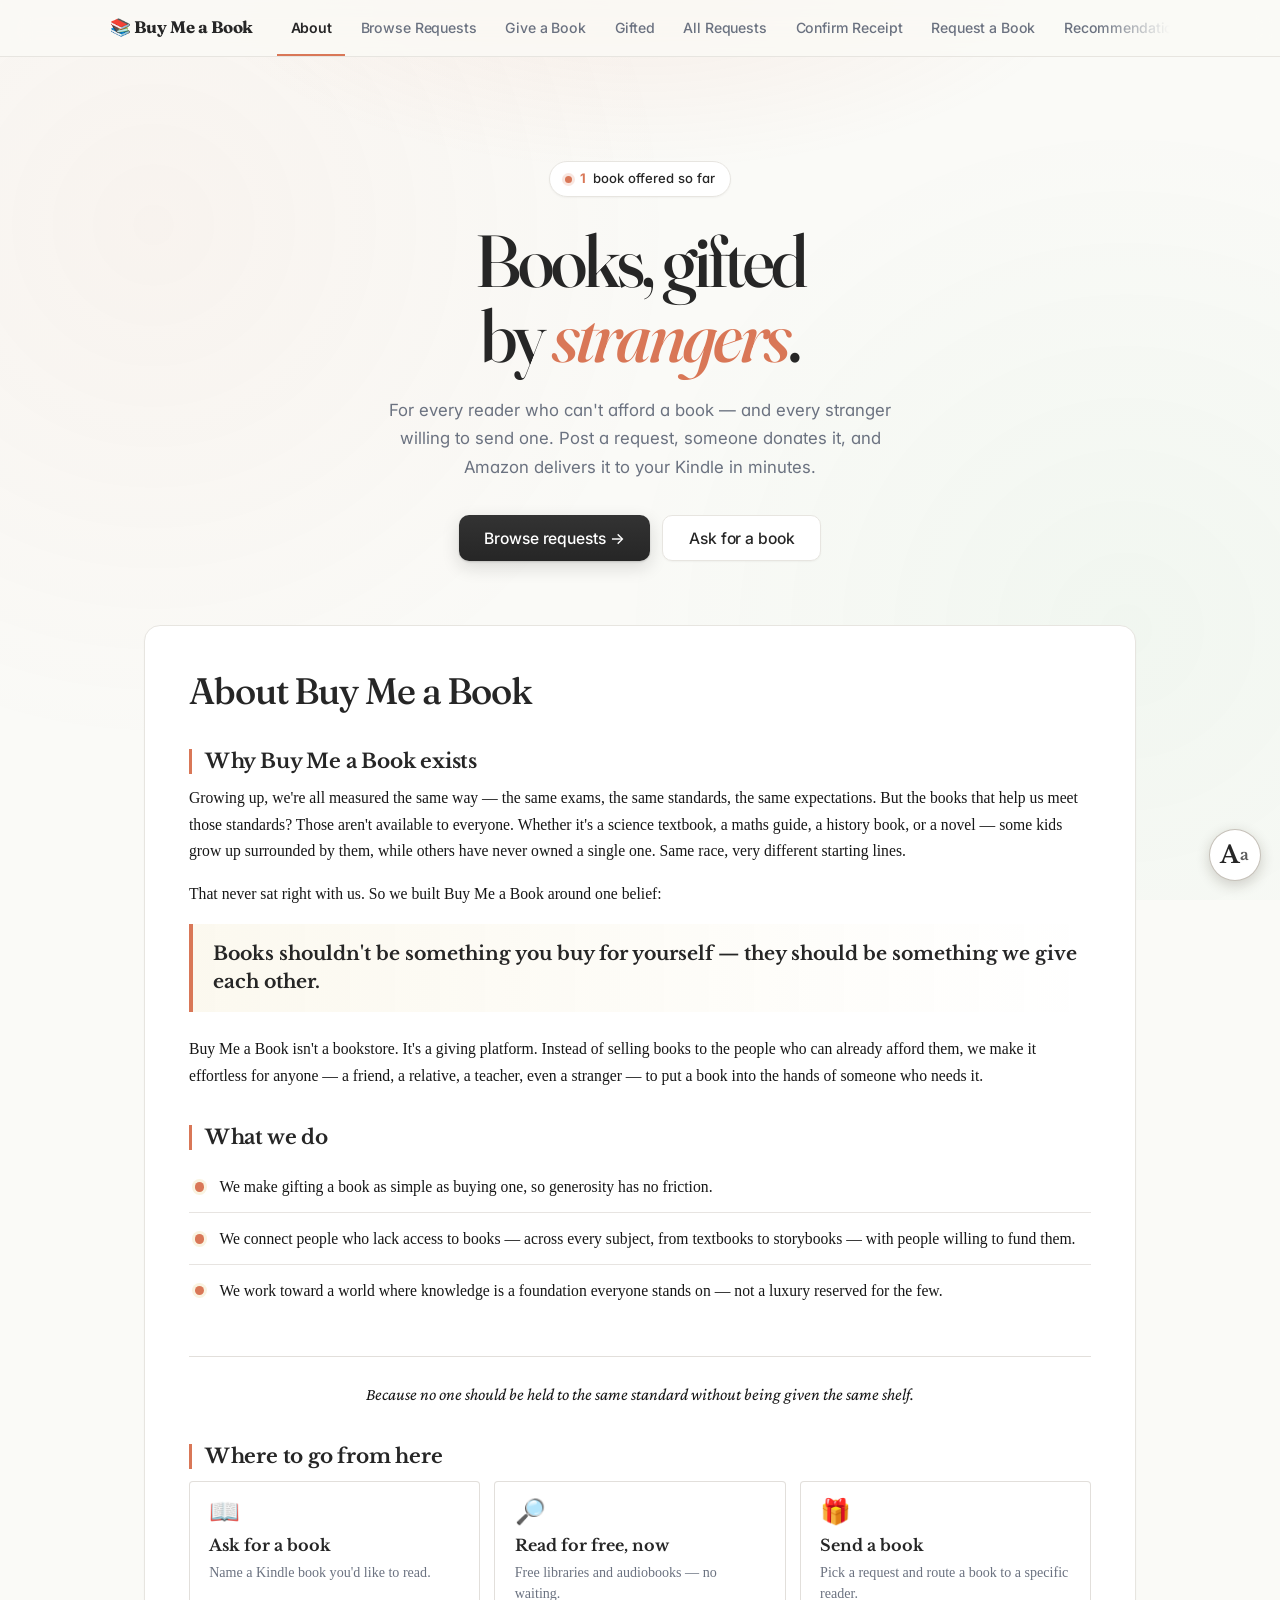
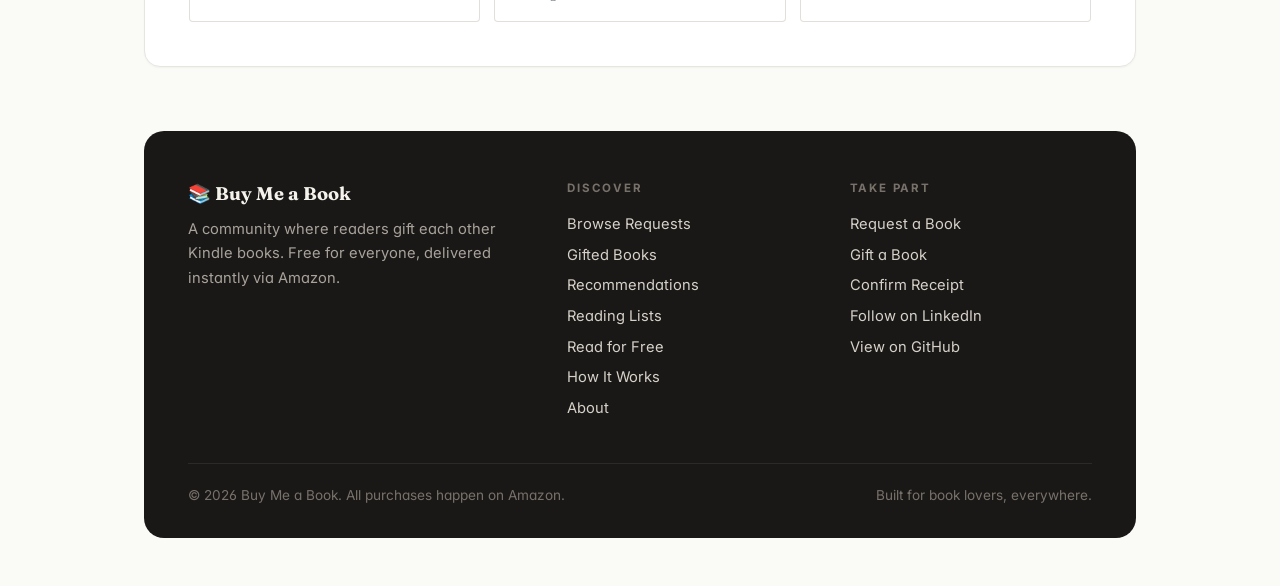
==== commit 67f9c099: "Add LinkedIn company page to footer, sameAs, and llms.txt Co-Authored-By: Claude Fable 5 <noreply@an" ====
--- a/buy-me-a-book.html
+++ b/buy-me-a-book.html
@@ -64,6 +64,7 @@
           "description": "A community-driven platform that connects readers who need Kindle books with donors willing to gift them via Amazon. Books should be accessible to everyone, not rationed by price.",
           "founder": { "@id": "https://www.buymebook.com/#person-samuel" },
           "sameAs": [
+            "https://www.linkedin.com/company/136074509/",
             "https://github.com/SamuelKimaniSikuku/buymebook",
             "https://github.com/SamuelKimaniSikuku"
           ]
@@ -204,6 +205,14 @@
                 "@type": "Answer",
                 "text": "Many readers can't afford every book they want — students, people between jobs, readers in regions where prices are steep relative to local incomes. Buy Me a Book lets people who can spare a few dollars send a single book directly to someone who would value it deeply."
               }
+            },
+            {
+              "@type": "Question",
+              "name": "I'm outside the US — can I still receive books?",
+              "acceptedAnswer": {
+                "@type": "Answer",
+                "text": "Yes. You don't need a Kindle device — the free Kindle app on any phone or tablet works. Gifts are purchased on Amazon.com, so make sure your Amazon account is registered on Amazon.com (in countries without a local Amazon store, like Kenya, it usually already is). If a title isn't available in your region, Amazon automatically offers to convert the gift into an Amazon.com gift card of equal value during redemption, so you can pick another book — the gift is never lost."
+              }
             }
           ]
         }
@@ -2899,6 +2908,7 @@
                     <div class="form-group">
                         <label for="reqEmail">Your email <span style="color: var(--sepia); font-weight: 400;">(where Amazon sends the gift link)</span></label>
                         <input type="email" id="reqEmail" required maxlength="120" placeholder="jane@example.com" autocomplete="email">
+                        <p style="margin-top: 0.4rem; color: var(--sepia); font-size: 0.85rem; line-height: 1.5;">Gifts redeem on <strong>Amazon.com</strong> — make sure that's where your Amazon account lives. No Kindle device needed; the free Kindle app works.</p>
                     </div>
                     <div class="form-group">
                         <label for="reqTitle">Book title</label>
@@ -3186,6 +3196,13 @@
                             Many readers can't afford every book they want — students, people between jobs, readers in regions where prices are steep relative to local incomes. Buy Me a Book lets people who <em>can</em> spare a few dollars send a single book directly to someone who would value it deeply. It's a small kindness that lands instantly.
                         </div>
                     </details>
+
+                    <details class="faq-item">
+                        <summary>I'm outside the US — can I still receive books?</summary>
+                        <div class="faq-answer">
+                            Yes. You don't need a Kindle device — the free <strong>Kindle app</strong> on any phone or tablet works. Gifts are purchased on Amazon.com, so make sure your Amazon account lives on <strong>Amazon.com</strong> (in countries without a local Amazon store, like Kenya, it usually already does — you can check under <em>Manage Your Content &amp; Devices → Preferences → Country/Region</em>). If a particular title isn't available in your region, Amazon automatically offers to convert the gift into an <strong>Amazon.com gift card</strong> of equal value during redemption, so you can pick another book — the gift is never lost.
+                        </div>
+                    </details>
                 </div>
 
                 <div class="callout" style="margin-top: 2.5rem;">
@@ -3285,6 +3302,7 @@
                         <li><a href="#" onclick="goToTab('request'); return false;">Request a Book</a></li>
                         <li><a href="#" onclick="goToTab('donate'); return false;">Gift a Book</a></li>
                         <li><a href="#" onclick="goToTab('confirm'); return false;">Confirm Receipt</a></li>
+                        <li><a href="https://www.linkedin.com/company/136074509/" target="_blank" rel="noopener">Follow on LinkedIn</a></li>
                         <li><a href="https://github.com/SamuelKimaniSikuku/buymebook" target="_blank" rel="noopener">View on GitHub</a></li>
                     </ul>
                 </div>
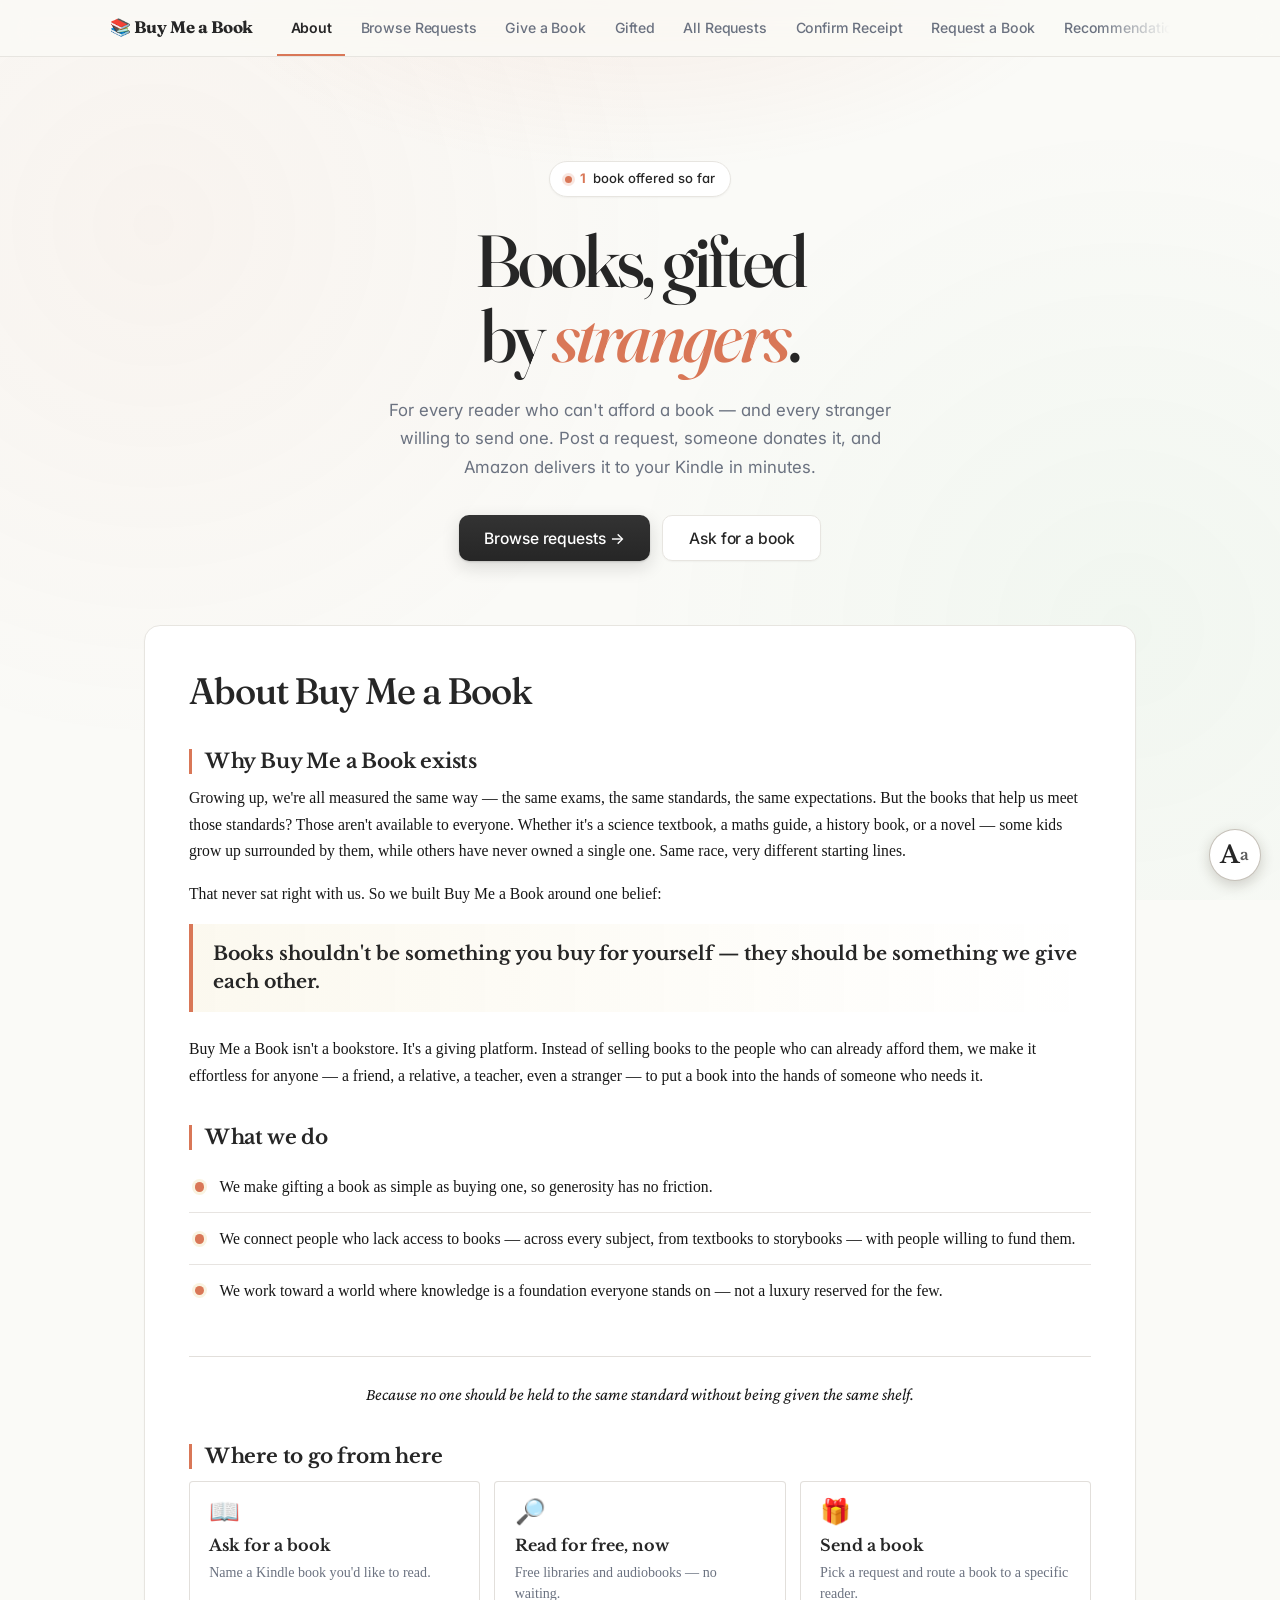
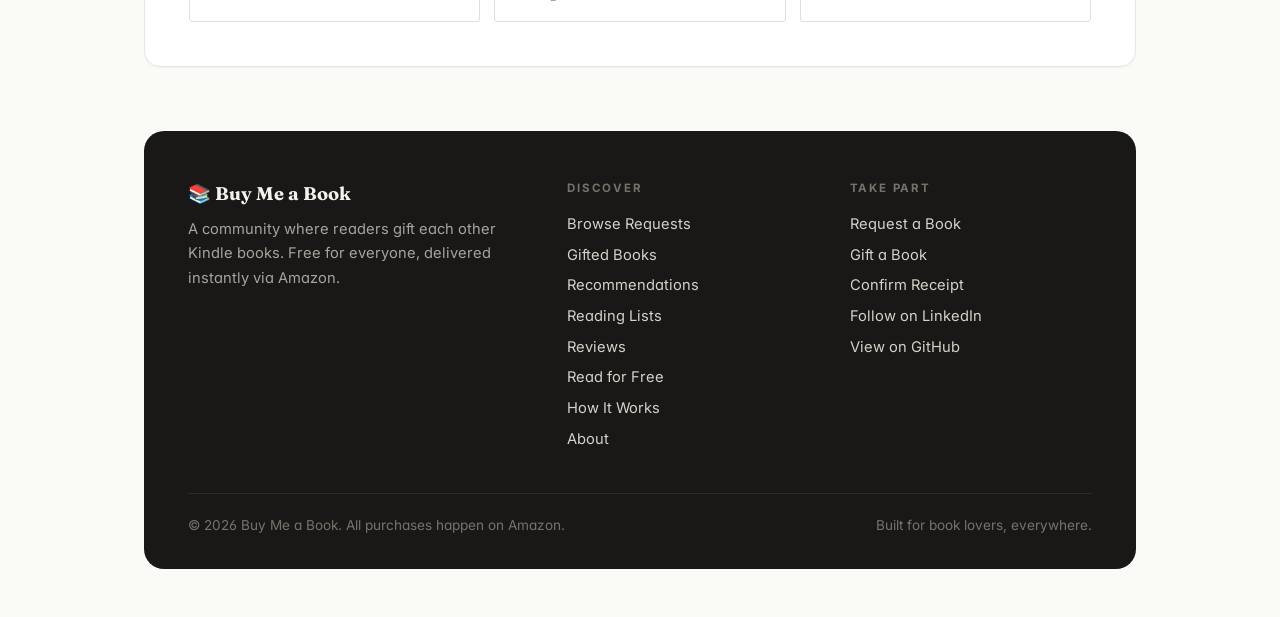
==== commit 85cfa423: "Add community book Reviews tab with submission form New Reviews tab between Reading Lists and Read f" ====
--- a/buy-me-a-book.html
+++ b/buy-me-a-book.html
@@ -2524,6 +2524,91 @@
             background: color-mix(in srgb, #f4f1e8 82%, transparent);
         }
 
+        /* ---- Reviews ---- */
+        .review-card {
+            display: flex;
+            gap: 1.15rem;
+            align-items: flex-start;
+            background: var(--cream);
+            border: 1px solid var(--border);
+            border-radius: 14px;
+            padding: 1.4rem 1.5rem;
+            margin-bottom: 1rem;
+            box-shadow: var(--shadow);
+        }
+
+        .review-cover {
+            width: 72px;
+            border-radius: 5px;
+            box-shadow: 0 8px 20px rgba(20, 20, 20, 0.16);
+            flex-shrink: 0;
+        }
+
+        .review-body { flex: 1; min-width: 0; }
+
+        .review-title {
+            font-family: 'Fraunces', 'Libre Baskerville', serif;
+            font-weight: 600;
+            font-size: 1.15rem;
+            color: var(--leather);
+            letter-spacing: -0.01em;
+            line-height: 1.3;
+        }
+
+        .review-author {
+            font-family: 'Inter', sans-serif;
+            color: var(--sepia);
+            font-size: 0.88rem;
+            margin: 0.1rem 0 0.4rem;
+        }
+
+        .review-stars {
+            color: var(--gold);
+            font-size: 0.95rem;
+            letter-spacing: 2px;
+            margin-bottom: 0.55rem;
+        }
+
+        .review-stars .star-empty { color: var(--border); }
+
+        .review-text {
+            font-family: 'Inter', sans-serif;
+            color: var(--ink);
+            font-size: 0.95rem;
+            line-height: 1.65;
+            white-space: pre-wrap;
+            margin-bottom: 0.6rem;
+        }
+
+        .review-meta {
+            font-family: 'Inter', sans-serif;
+            font-size: 0.8rem;
+            color: var(--sepia);
+        }
+
+        .review-meta strong { color: var(--leather); font-weight: 600; }
+
+        .star-input { display: flex; gap: 0.25rem; }
+
+        .star-btn {
+            font-size: 1.7rem;
+            line-height: 1;
+            background: transparent;
+            border: none;
+            cursor: pointer;
+            color: var(--border);
+            transition: color 0.12s ease, transform 0.12s ease;
+            padding: 0.15rem;
+        }
+
+        .star-btn:hover { transform: scale(1.15); }
+        .star-btn.lit { color: var(--gold); }
+
+        @media (max-width: 560px) {
+            .review-card { flex-direction: column; }
+            .review-cover { width: 64px; }
+        }
+
         /* ---- Demo / sample request marking ---- */
         .demo-badge {
             position: absolute;
@@ -2689,6 +2774,7 @@
                 <button class="tab-btn" onclick="switchTab('request', this)">Request a Book</button>
                 <button class="tab-btn" onclick="switchTab('recommend', this)">Recommendations</button>
                 <button class="tab-btn" onclick="switchTab('lists', this)">Reading Lists</button>
+                <button class="tab-btn" onclick="switchTab('reviews', this)">Reviews</button>
                 <button class="tab-btn" onclick="switchTab('free', this)">Read for Free</button>
                 <button class="tab-btn" onclick="switchTab('how', this)">How It Works</button>
             </nav>
@@ -2966,6 +3052,64 @@
             </div>
         </div>
 
+        <!-- Reviews Tab -->
+        <div id="reviews" class="tab-content">
+            <div class="card">
+                <h2>⭐ Book Reviews</h2>
+                <p style="margin-bottom: 2rem; color: var(--sepia); font-size: 1.05rem; line-height: 1.6;">
+                    Honest reviews from our community — what a book actually gave the person who read it. Read before you request; write one after you finish.
+                </p>
+
+                <div id="reviewsList">
+                    <p style="text-align: center; color: var(--sepia); padding: 2rem;">Loading reviews…</p>
+                </div>
+
+                <div style="border-top: 1px solid var(--border); margin: 3rem 0 0; padding-top: 2.25rem;">
+                    <h3>✍️ Write a review</h3>
+                    <p style="color: var(--sepia); margin-bottom: 1.5rem; font-size: 0.96rem;">
+                        Finished a book that moved you — gifted through the platform or not? Share what it gave you. Reviews are checked before appearing, usually within a day or two.
+                    </p>
+                    <form id="reviewForm" onsubmit="submitReview(event)" style="max-width: 640px;">
+                        <div class="form-group">
+                            <label for="revName">Your name</label>
+                            <input type="text" id="revName" required maxlength="80" placeholder="Jane Doe" autocomplete="name">
+                        </div>
+                        <div class="form-group">
+                            <label for="revTitle">Book title</label>
+                            <input type="text" id="revTitle" required maxlength="200" placeholder="Educated">
+                        </div>
+                        <div class="form-group">
+                            <label for="revAuthor">Author</label>
+                            <input type="text" id="revAuthor" required maxlength="120" placeholder="Tara Westover">
+                        </div>
+                        <div class="form-group">
+                            <label>Your rating</label>
+                            <div class="star-input" id="starInput" role="radiogroup" aria-label="Rating out of 5">
+                                <button type="button" class="star-btn" data-star="1" onclick="setReviewRating(1)" aria-label="1 star">★</button>
+                                <button type="button" class="star-btn" data-star="2" onclick="setReviewRating(2)" aria-label="2 stars">★</button>
+                                <button type="button" class="star-btn" data-star="3" onclick="setReviewRating(3)" aria-label="3 stars">★</button>
+                                <button type="button" class="star-btn" data-star="4" onclick="setReviewRating(4)" aria-label="4 stars">★</button>
+                                <button type="button" class="star-btn" data-star="5" onclick="setReviewRating(5)" aria-label="5 stars">★</button>
+                            </div>
+                        </div>
+                        <div class="form-group">
+                            <label for="revLink">Amazon link <span style="color: var(--sepia); font-weight: 400;">(optional — shows the cover)</span></label>
+                            <input type="url" id="revLink" maxlength="800" placeholder="https://www.amazon.com/dp/…">
+                        </div>
+                        <div class="form-group">
+                            <label for="revText">Your review</label>
+                            <textarea id="revText" required maxlength="2500" style="min-height: 140px;" placeholder="What did this book give you? What kind of reader would you hand it to?"></textarea>
+                        </div>
+                        <div style="position: absolute; left: -9999px;" aria-hidden="true">
+                            <label for="revWebsite">Website</label>
+                            <input type="text" id="revWebsite" tabindex="-1" autocomplete="off">
+                        </div>
+                        <button type="submit" class="btn" id="reviewSubmitBtn">Submit review</button>
+                    </form>
+                </div>
+            </div>
+        </div>
+
         <!-- Read for Free Tab -->
         <div id="free" class="tab-content">
             <div class="card">
@@ -3291,6 +3435,7 @@
                         <li><a href="#" onclick="goToTab('gifted'); return false;">Gifted Books</a></li>
                         <li><a href="#" onclick="goToTab('recommend'); return false;">Recommendations</a></li>
                         <li><a href="#" onclick="goToTab('lists'); return false;">Reading Lists</a></li>
+                        <li><a href="#" onclick="goToTab('reviews'); return false;">Reviews</a></li>
                         <li><a href="#" onclick="goToTab('free'); return false;">Read for Free</a></li>
                         <li><a href="#" onclick="goToTab('how'); return false;">How It Works</a></li>
                         <li><a href="#" onclick="goToTab('about'); return false;">About</a></li>
@@ -3495,6 +3640,103 @@
             try { localStorage.setItem('bookCache', JSON.stringify(bookRequests)); } catch (e) {}
         }
 
+        /* ================= Book reviews ================= */
+        let bookReviews = [];
+        let reviewRating = 0;
+
+        async function loadReviews() {
+            try {
+                const res = await fetch(SUPA_URL + '/rest/v1/book_reviews' +
+                    '?select=id,created_at,title,author,reviewer,rating,review,amazon_link' +
+                    '&order=created_at.desc', { headers: supaHeaders, cache: 'no-store' });
+                if (res.ok) { bookReviews = await res.json(); return; }
+            } catch (e) {
+                console.warn('Reviews unavailable.', e);
+            }
+            bookReviews = [];
+        }
+
+        function starsHtml(rating) {
+            const r = Math.max(0, Math.min(5, parseInt(rating, 10) || 0));
+            if (!r) return '';
+            return '<div class="review-stars">' + '★'.repeat(r) +
+                   '<span class="star-empty">' + '★'.repeat(5 - r) + '</span></div>';
+        }
+
+        function renderReviews() {
+            const list = document.getElementById('reviewsList');
+            if (!list) return;
+            if (!bookReviews.length) {
+                list.innerHTML = '<div style="text-align:center;padding:2.5rem;color:var(--sepia);">' +
+                    '<h3 style="color:var(--gold);margin-bottom:0.75rem;">No reviews yet</h3>' +
+                    '<p>Be the first — the form below takes two minutes.</p></div>';
+                return;
+            }
+            list.innerHTML = bookReviews.map(r => {
+                const coverUrl = getBookCoverUrl({ amazonLink: r.amazon_link });
+                const cover = coverUrl
+                    ? '<img class="review-cover" src="' + coverUrl + '" alt="" loading="lazy" onload="if(this.naturalWidth<50)this.style.display=\'none\'" onerror="this.style.display=\'none\'">'
+                    : '';
+                const when = new Date(r.created_at).toLocaleDateString('en-US', { month: 'long', year: 'numeric' });
+                return '<article class="review-card">' + cover +
+                    '<div class="review-body">' +
+                        '<div class="review-title">' + escapeHtmlGlobal(r.title) + '</div>' +
+                        '<div class="review-author">by ' + escapeHtmlGlobal(r.author || 'Unknown') + '</div>' +
+                        starsHtml(r.rating) +
+                        '<p class="review-text">' + escapeHtmlGlobal(r.review) + '</p>' +
+                        '<p class="review-meta">Reviewed by <strong>' + escapeHtmlGlobal(r.reviewer) + '</strong> · ' + when + '</p>' +
+                    '</div></article>';
+            }).join('');
+        }
+
+        function setReviewRating(n) {
+            reviewRating = n;
+            document.querySelectorAll('#starInput .star-btn').forEach(b => {
+                b.classList.toggle('lit', parseInt(b.getAttribute('data-star'), 10) <= n);
+            });
+        }
+
+        async function submitReview(event) {
+            event.preventDefault();
+            if (document.getElementById('revWebsite').value) {
+                showNotification('Thank you! Your review has been submitted for checking.');
+                document.getElementById('reviewForm').reset();
+                return;
+            }
+            if (!reviewRating) {
+                showNotification('Please tap a star rating before submitting.');
+                return;
+            }
+            const btn = document.getElementById('reviewSubmitBtn');
+            btn.disabled = true;
+            btn.textContent = 'Submitting…';
+            try {
+                const res = await fetch(SUPA_URL + '/rest/v1/book_reviews', {
+                    method: 'POST',
+                    headers: Object.assign({ 'Prefer': 'return=minimal' }, supaHeaders),
+                    body: JSON.stringify({
+                        title: document.getElementById('revTitle').value.trim(),
+                        author: document.getElementById('revAuthor').value.trim(),
+                        reviewer: document.getElementById('revName').value.trim(),
+                        rating: reviewRating,
+                        review: document.getElementById('revText').value.trim(),
+                        amazon_link: document.getElementById('revLink').value.trim() || null,
+                        status: 'pending'
+                    })
+                });
+                if (!res.ok) throw new Error('HTTP ' + res.status);
+                document.getElementById('reviewForm').reset();
+                setReviewRating(0);
+                showNotification('⭐ Review submitted! It will appear once checked — usually within a day or two.');
+            } catch (e) {
+                console.warn('Review submission failed', e);
+                showNotification('Something went wrong submitting your review. Please try again in a moment.');
+            } finally {
+                btn.disabled = false;
+                btn.textContent = 'Submit review';
+            }
+        }
+
         // Submit a new request straight into Supabase (status=pending;
         // it stays invisible until the owner approves it).
         async function submitRequest(event) {
@@ -3593,6 +3835,7 @@
             renderConfirmBookList();
             renderRecommendList();
             renderReadingLists();
+            renderReviews();
             updateFilterCounts();
         }
 
@@ -3600,7 +3843,7 @@
             const yearEl = document.getElementById('footerYear');
             if (yearEl) yearEl.textContent = new Date().getFullYear();
             initReaderSettings();
-            await loadData();
+            await Promise.all([loadData(), loadReviews()]);
             renderAll();
         }
 
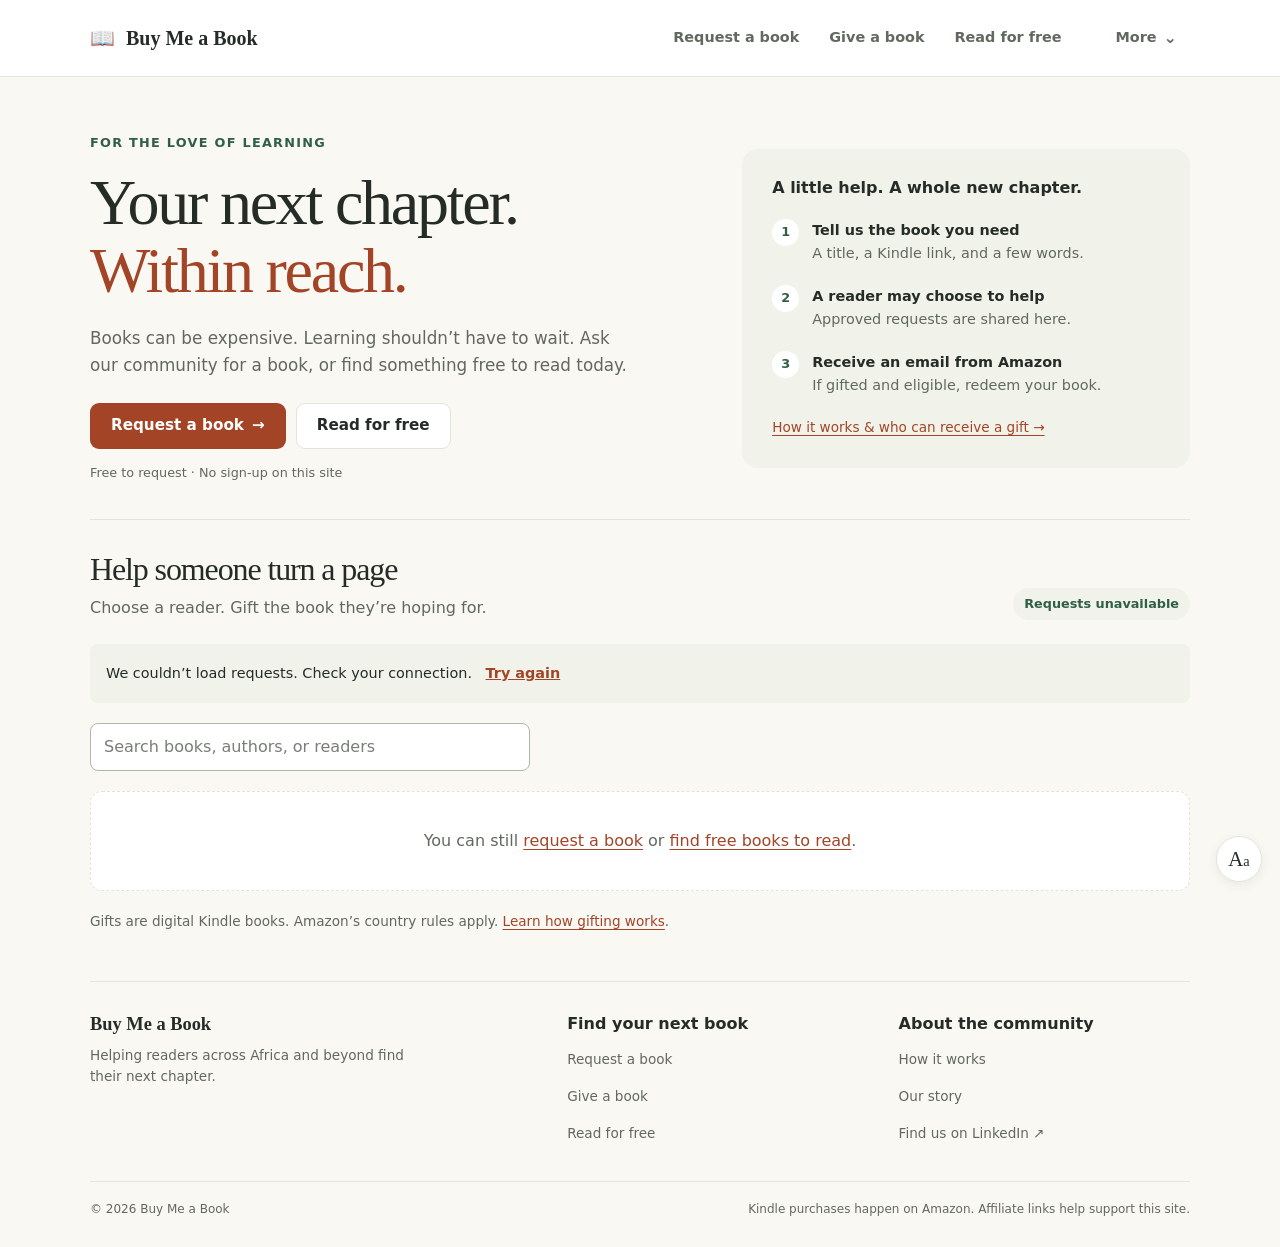
==== commit 85626b60: "Simplify book access around requesting, giving, and free reading Replace crowded tabs with three pri" ====
--- a/buy-me-a-book.html
+++ b/buy-me-a-book.html
@@ -1,4633 +1,1598 @@
-<!DOCTYPE html>
+<!doctype html>
 <html lang="en">
-<head>
-    <meta charset="UTF-8">
-    <meta name="viewport" content="width=device-width, initial-scale=1.0">
-    <title>Buy Me a Book — Request or gift a Kindle book, free</title>
-    <meta name="description" content="A community Kindle library. Ask for a book you can't afford, gift one to someone who wants it, or browse free ebooks, audiobooks, and curated reading lists. No fees, no signup — books delivered instantly via Amazon.">
-    <meta name="keywords" content="gift kindle books, free kindle books, community library, book gifting, request a book, kindle book charity, free ebooks, project gutenberg, librivox, kindle unlimited">
-    <meta name="author" content="Samuel Kimani Sikuku">
-    <meta name="publisher" content="Buy Me a Book">
-    <meta name="robots" content="index, follow, max-image-preview:large, max-snippet:-1, max-video-preview:-1">
-    <meta name="googlebot" content="index, follow, max-image-preview:large, max-snippet:-1">
-    <meta name="theme-color" content="#5d4e37">
-    <meta name="theme-color" content="#2c2416" media="(prefers-color-scheme: dark)">
-    <meta name="color-scheme" content="light">
-    <meta name="format-detection" content="telephone=no">
-    <meta name="apple-mobile-web-app-title" content="Buy Me a Book">
-    <link rel="canonical" href="https://www.buymebook.com/buy-me-a-book.html">
-    <link rel="alternate" hreflang="en" href="https://www.buymebook.com/buy-me-a-book.html">
-    <link rel="alternate" hreflang="x-default" href="https://www.buymebook.com/buy-me-a-book.html">
-    <link rel="icon" href="data:image/svg+xml,&lt;svg xmlns=%22http://www.w3.org/2000/svg%22 viewBox=%220 0 100 100%22&gt;&lt;text y=%22.9em%22 font-size=%2290%22&gt;📚&lt;/text&gt;&lt;/svg&gt;">
-    <link rel="apple-touch-icon" href="data:image/svg+xml,&lt;svg xmlns=%22http://www.w3.org/2000/svg%22 viewBox=%220 0 100 100%22&gt;&lt;text y=%22.9em%22 font-size=%2290%22&gt;📚&lt;/text&gt;&lt;/svg&gt;">
-    <link rel="preconnect" href="https://docs.google.com">
-    <link rel="dns-prefetch" href="https://www.amazon.com">
+  <head>
+    <meta charset="UTF-8" />
+    <meta name="viewport" content="width=device-width, initial-scale=1.0" />
+    <title>Buy Me a Book — Your next chapter, within reach</title>
+    <meta
+      name="description"
+      content="Request a book you cannot afford, help another reader, or explore free textbooks, stories, and audiobooks. Built with African readers in mind."
+    />
+    <meta
+      name="keywords"
+      content="gift kindle books, free kindle books, community library, book gifting, request a book, kindle book charity, free ebooks, project gutenberg, librivox, kindle unlimited"
+    />
+    <meta name="author" content="Samuel Kimani Sikuku" />
+    <meta name="publisher" content="Buy Me a Book" />
+    <meta
+      name="robots"
+      content="index, follow, max-image-preview:large, max-snippet:-1, max-video-preview:-1"
+    />
+    <meta
+      name="googlebot"
+      content="index, follow, max-image-preview:large, max-snippet:-1"
+    />
+    <meta name="theme-color" content="#faf8f3" />
+    <meta
+      name="theme-color"
+      content="#18201b"
+      media="(prefers-color-scheme: dark)"
+    />
+    <meta name="color-scheme" content="light" />
+    <meta name="format-detection" content="telephone=no" />
+    <meta name="apple-mobile-web-app-title" content="Buy Me a Book" />
+    <link rel="canonical" href="https://www.buymebook.com/buy-me-a-book.html" />
+    <link
+      rel="alternate"
+      hreflang="en"
+      href="https://www.buymebook.com/buy-me-a-book.html"
+    />
+    <link
+      rel="alternate"
+      hreflang="x-default"
+      href="https://www.buymebook.com/buy-me-a-book.html"
+    />
+    <link
+      rel="icon"
+      href="data:image/svg+xml,&lt;svg xmlns=%22http://www.w3.org/2000/svg%22 viewBox=%220 0 100 100%22&gt;&lt;text y=%22.9em%22 font-size=%2290%22&gt;📚&lt;/text&gt;&lt;/svg&gt;"
+    />
+    <link
+      rel="apple-touch-icon"
+      href="data:image/svg+xml,&lt;svg xmlns=%22http://www.w3.org/2000/svg%22 viewBox=%220 0 100 100%22&gt;&lt;text y=%22.9em%22 font-size=%2290%22&gt;📚&lt;/text&gt;&lt;/svg&gt;"
+    />
+    <link rel="dns-prefetch" href="https://www.amazon.com" />
 
     <!-- Open Graph / social sharing -->
-    <meta property="og:type" content="website">
-    <meta property="og:title" content="Buy Me a Book — Free Kindle books, gifted by strangers">
-    <meta property="og:description" content="Need a book you can't afford? Ask. Want to brighten someone's day? Gift one. Books delivered instantly to a Kindle library via Amazon.">
-    <meta property="og:url" content="https://www.buymebook.com/buy-me-a-book.html">
-    <meta property="og:site_name" content="Buy Me a Book">
-    <meta property="og:image" content="https://www.buymebook.com/og-image.png">
-    <meta property="og:image:secure_url" content="https://www.buymebook.com/og-image.png">
-    <meta property="og:image:type" content="image/png">
-    <meta property="og:image:width" content="1200">
-    <meta property="og:image:height" content="630">
-    <meta property="og:image:alt" content="Buy Me a Book — Free Kindle books, gifted by strangers. www.buymebook.com">
-    <meta property="og:locale" content="en_US">
-    <meta property="article:author" content="Samuel Kimani Sikuku">
-    <meta property="article:publisher" content="https://www.buymebook.com/">
-    <meta name="twitter:card" content="summary_large_image">
-    <meta name="twitter:title" content="Buy Me a Book — Free Kindle books, gifted by strangers">
-    <meta name="twitter:description" content="Need a book you can't afford? Ask. Want to brighten someone's day? Gift one. Books delivered instantly to a Kindle library via Amazon.">
-    <meta name="twitter:image" content="https://www.buymebook.com/og-image.png">
-    <meta name="twitter:image:alt" content="Buy Me a Book — Free Kindle books, gifted by strangers.">
-
-    <link rel="preconnect" href="https://fonts.googleapis.com">
-    <link rel="preconnect" href="https://fonts.gstatic.com" crossorigin>
-    <link href="https://fonts.googleapis.com/css2?family=Crimson+Pro:wght@400;600;700&family=Fraunces:opsz,wght@9..144,500;9..144,700&family=Inter:wght@400;500;600;700&family=Libre+Baskerville:wght@400;700&display=swap" rel="stylesheet">
+    <meta property="og:type" content="website" />
+    <meta
+      property="og:title"
+      content="Buy Me a Book — Free Kindle books, gifted by strangers"
+    />
+    <meta
+      property="og:description"
+      content="Request a book you cannot afford, help another reader, or explore free textbooks, stories, and audiobooks. Built with African readers in mind."
+    />
+    <meta
+      property="og:url"
+      content="https://www.buymebook.com/buy-me-a-book.html"
+    />
+    <meta property="og:site_name" content="Buy Me a Book" />
+    <meta
+      property="og:image"
+      content="https://www.buymebook.com/og-image.png"
+    />
+    <meta
+      property="og:image:secure_url"
+      content="https://www.buymebook.com/og-image.png"
+    />
+    <meta property="og:image:type" content="image/png" />
+    <meta property="og:image:width" content="1200" />
+    <meta property="og:image:height" content="630" />
+    <meta
+      property="og:image:alt"
+      content="Buy Me a Book — Free Kindle books, gifted by strangers. www.buymebook.com"
+    />
+    <meta property="og:locale" content="en_US" />
+    <meta property="article:author" content="Samuel Kimani Sikuku" />
+    <meta property="article:publisher" content="https://www.buymebook.com/" />
+    <meta name="twitter:card" content="summary_large_image" />
+    <meta
+      name="twitter:title"
+      content="Buy Me a Book — Free Kindle books, gifted by strangers"
+    />
+    <meta
+      name="twitter:description"
+      content="Request a book you cannot afford, help another reader, or explore free textbooks, stories, and audiobooks. Built with African readers in mind."
+    />
+    <meta
+      name="twitter:image"
+      content="https://www.buymebook.com/og-image.png"
+    />
+    <meta
+      name="twitter:image:alt"
+      content="Buy Me a Book — Free Kindle books, gifted by strangers."
+    />
 
     <!-- Structured data for search engines and AI tools -->
     <script type="application/ld+json">
-    {
-      "@context": "https://schema.org",
-      "@graph": [
-        {
-          "@type": ["Organization", "NGO"],
-          "@id": "https://www.buymebook.com/#organization",
-          "name": "Buy Me a Book",
-          "alternateName": ["BuyMeABook", "Buymebook"],
-          "url": "https://www.buymebook.com/",
-          "logo": "https://www.buymebook.com/og-image.png",
-          "image": "https://www.buymebook.com/og-image.png",
-          "description": "A community-driven platform that connects readers who need Kindle books with donors willing to gift them via Amazon. Books should be accessible to everyone, not rationed by price.",
-          "founder": { "@id": "https://www.buymebook.com/#person-samuel" },
-          "sameAs": [
-            "https://www.linkedin.com/company/136074509/",
-            "https://github.com/SamuelKimaniSikuku/buymebook",
-            "https://github.com/SamuelKimaniSikuku"
-          ]
-        },
-        {
-          "@type": "Person",
-          "@id": "https://www.buymebook.com/#person-samuel",
-          "name": "Samuel Kimani Sikuku",
-          "url": "https://github.com/SamuelKimaniSikuku",
-          "sameAs": ["https://github.com/SamuelKimaniSikuku"],
-          "jobTitle": "Founder",
-          "worksFor": { "@id": "https://www.buymebook.com/#organization" }
-        },
-        {
-          "@type": "WebSite",
-          "@id": "https://www.buymebook.com/#website",
-          "url": "https://www.buymebook.com/",
-          "name": "Buy Me a Book",
-          "alternateName": "A community Kindle library",
-          "description": "Gift Kindle books to readers who need them, request a book you can't afford, or browse curated free-reading resources.",
-          "publisher": { "@id": "https://www.buymebook.com/#organization" },
-          "inLanguage": "en",
-          "potentialAction": {
-            "@type": "SearchAction",
-            "target": {
-              "@type": "EntryPoint",
-              "urlTemplate": "https://www.buymebook.com/buy-me-a-book.html?q={search_term_string}"
+      {
+        "@context": "https://schema.org",
+        "@graph": [
+          {
+            "@type": ["Organization", "NGO"],
+            "@id": "https://www.buymebook.com/#organization",
+            "name": "Buy Me a Book",
+            "alternateName": ["BuyMeABook", "Buymebook"],
+            "url": "https://www.buymebook.com/",
+            "logo": "https://www.buymebook.com/og-image.png",
+            "image": "https://www.buymebook.com/og-image.png",
+            "description": "A community-driven platform that connects readers who need Kindle books with donors willing to gift them via Amazon. Books should be accessible to everyone, not rationed by price.",
+            "founder": {
+              "@id": "https://www.buymebook.com/#person-samuel"
             },
-            "query-input": "required name=search_term_string"
+            "sameAs": [
+              "https://www.linkedin.com/company/136074509/",
+              "https://github.com/SamuelKimaniSikuku/buymebook",
+              "https://github.com/SamuelKimaniSikuku"
+            ]
+          },
+          {
+            "@type": "Person",
+            "@id": "https://www.buymebook.com/#person-samuel",
+            "name": "Samuel Kimani Sikuku",
+            "url": "https://github.com/SamuelKimaniSikuku",
+            "sameAs": ["https://github.com/SamuelKimaniSikuku"],
+            "jobTitle": "Founder",
+            "worksFor": {
+              "@id": "https://www.buymebook.com/#organization"
+            }
+          },
+          {
+            "@type": "WebSite",
+            "@id": "https://www.buymebook.com/#website",
+            "url": "https://www.buymebook.com/",
+            "name": "Buy Me a Book",
+            "alternateName": "A community Kindle library",
+            "description": "Gift Kindle books to readers who need them, request a book you can't afford, or browse curated free-reading resources.",
+            "publisher": {
+              "@id": "https://www.buymebook.com/#organization"
+            },
+            "inLanguage": "en",
+            "potentialAction": {
+              "@type": "SearchAction",
+              "target": {
+                "@type": "EntryPoint",
+                "urlTemplate": "https://www.buymebook.com/buy-me-a-book.html?q={search_term_string}"
+              },
+              "query-input": "required name=search_term_string"
+            }
+          },
+          {
+            "@type": "WebPage",
+            "@id": "https://www.buymebook.com/buy-me-a-book.html",
+            "url": "https://www.buymebook.com/buy-me-a-book.html",
+            "name": "Buy Me a Book — Your next chapter, within reach",
+            "isPartOf": {
+              "@id": "https://www.buymebook.com/#website"
+            },
+            "about": {
+              "@id": "https://www.buymebook.com/#organization"
+            },
+            "author": {
+              "@id": "https://www.buymebook.com/#person-samuel"
+            },
+            "primaryImageOfPage": {
+              "@type": "ImageObject",
+              "url": "https://www.buymebook.com/og-image.png",
+              "width": 1200,
+              "height": 630
+            },
+            "inLanguage": "en",
+            "dateModified": "2026-09-18",
+            "description": "Request a book you cannot afford, help another reader, or explore free textbooks, stories, and audiobooks. Built with African readers in mind."
+          },
+          {
+            "@type": "FAQPage",
+            "mainEntity": [
+              {
+                "@type": "Question",
+                "name": "Do I pay to request a book?",
+                "acceptedAnswer": {
+                  "@type": "Answer",
+                  "text": "No. Posting a request is free. A donor pays for the book if they choose to help. There is no guarantee that every request will receive a gift."
+                }
+              },
+              {
+                "@type": "Question",
+                "name": "Do I need a Kindle device?",
+                "acceptedAnswer": {
+                  "@type": "Answer",
+                  "text": "No. Eligible Kindle gifts can be read in the free Kindle app on a supported phone, tablet, or computer. You need an Amazon account to redeem a Kindle gift."
+                }
+              },
+              {
+                "@type": "Question",
+                "name": "Can readers in Africa receive Kindle gifts?",
+                "acceptedAnswer": {
+                  "@type": "Answer",
+                  "text": "It depends on Amazon’s rules for your country and the book. Amazon says recipients must be in the same country as the giver to redeem Kindle gifts. This site does not verify country eligibility. Confirm it before buying. You can also use our free-reading links without waiting for a gift."
+                }
+              },
+              {
+                "@type": "Question",
+                "name": "What happens after I send a request?",
+                "acceptedAnswer": {
+                  "@type": "Answer",
+                  "text": "Your request is reviewed before it appears publicly. Save the confirmation code shown after submitting. If someone gifts the book, Amazon emails you a redemption link. After redeeming it, use Confirm a book received to update your request."
+                }
+              },
+              {
+                "@type": "Question",
+                "name": "Who sees my details?",
+                "acceptedAnswer": {
+                  "@type": "Answer",
+                  "text": "Approved requests display your name, book, and reason. Donors can see your email to send the gift. Do not include a phone number, home address, or other private information in your reason. Payments happen on Amazon; we do not collect payment details."
+                }
+              },
+              {
+                "@type": "Question",
+                "name": "How is this site supported?",
+                "acceptedAnswer": {
+                  "@type": "Answer",
+                  "text": "Some Amazon links are affiliate links. Qualifying purchases may earn a commission at no extra cost to you. You can use the request form and free-reading resources without buying anything."
+                }
+              }
+            ]
           }
-        },
-        {
-          "@type": "WebPage",
-          "@id": "https://www.buymebook.com/buy-me-a-book.html",
-          "url": "https://www.buymebook.com/buy-me-a-book.html",
-          "name": "Buy Me a Book — Request or gift a Kindle book, free",
-          "isPartOf": { "@id": "https://www.buymebook.com/#website" },
-          "about": { "@id": "https://www.buymebook.com/#organization" },
-          "author": { "@id": "https://www.buymebook.com/#person-samuel" },
-          "primaryImageOfPage": {
-            "@type": "ImageObject",
-            "url": "https://www.buymebook.com/og-image.png",
-            "width": 1200,
-            "height": 630
-          },
-          "inLanguage": "en",
-          "dateModified": "2026-08-17",
-          "description": "Buy Me a Book connects readers who need Kindle books with donors willing to gift them. Browse open requests, gift a book through Amazon, post a request of your own, or explore free ebook and audiobook resources."
-        },
-        {
-          "@type": "HowTo",
-          "name": "How to gift a Kindle book to a reader on Buy Me a Book",
-          "description": "Step-by-step guide to sending a Kindle book to a specific reader on the Buy Me a Book platform via Amazon's Give as a Gift flow.",
-          "totalTime": "PT3M",
-          "estimatedCost": {
-            "@type": "MonetaryAmount",
-            "currency": "USD",
-            "value": "5.00"
-          },
-          "supply": [
-            { "@type": "HowToSupply", "name": "An Amazon account" },
-            { "@type": "HowToSupply", "name": "The recipient's email address (shown on the site)" }
-          ],
-          "step": [
-            {
-              "@type": "HowToStep",
-              "position": 1,
-              "name": "Pick a request",
-              "text": "Open the Browse Requests tab, find a book you'd like to gift, and click the Send this to… button on the card."
-            },
-            {
-              "@type": "HowToStep",
-              "position": 2,
-              "name": "Copy the recipient's email",
-              "text": "A modal opens with the recipient's email highlighted. Copy it — you'll paste it into Amazon's gift form."
-            },
-            {
-              "@type": "HowToStep",
-              "position": 3,
-              "name": "Buy on Amazon as a gift",
-              "text": "Click Open on Amazon. On the Amazon page, choose 'Buy for others' or 'Give as a Gift', paste the recipient's email, add an optional note, and complete the purchase."
-            },
-            {
-              "@type": "HowToStep",
-              "position": 4,
-              "name": "Confirm the gift",
-              "text": "Return to Buy Me a Book and click 'Yes, mark as gifted'. The book updates to GIFTED on the platform, and Amazon emails the recipient a redemption link that delivers the book to their Kindle library."
-            }
-          ]
-        },
-        {
-          "@type": "FAQPage",
-          "mainEntity": [
-            {
-              "@type": "Question",
-              "name": "How does Buy Me a Book work?",
-              "acceptedAnswer": {
-                "@type": "Answer",
-                "text": "Readers post Kindle book requests with an Amazon link and their reason for wanting the book. Donors browse the requests, purchase Kindle books on Amazon using 'Give as a Gift,' and Amazon emails the recipient a redemption link. The book lands in the recipient's Kindle library."
-              }
-            },
-            {
-              "@type": "Question",
-              "name": "Is Buy Me a Book free to use?",
-              "acceptedAnswer": {
-                "@type": "Answer",
-                "text": "Yes. The platform is free for readers and donors alike. Donors pay only for the Kindle books they choose to purchase on Amazon. The platform uses Amazon Affiliate links to help cover hosting costs at no extra cost to anyone."
-              }
-            },
-            {
-              "@type": "Question",
-              "name": "How do I gift a Kindle book to someone on Buy Me a Book?",
-              "acceptedAnswer": {
-                "@type": "Answer",
-                "text": "Pick a request on the site, click 'Send this to…', and follow the link to Amazon. Use Amazon's 'Buy for others' or 'Give as a Gift' option, enter the recipient's email, and complete the purchase. Amazon emails the recipient a redemption link they click to receive the book."
-              }
-            },
-            {
-              "@type": "Question",
-              "name": "How do I request a Kindle book on Buy Me a Book?",
-              "acceptedAnswer": {
-                "@type": "Answer",
-                "text": "Go to the 'Request a Book' tab and fill out the short form with the Amazon Kindle link, your email, and the story of why you'd like to read it. Requests are reviewed before appearing publicly — usually within a day or two."
-              }
-            },
-            {
-              "@type": "Question",
-              "name": "Is my data safe on Buy Me a Book?",
-              "acceptedAnswer": {
-                "@type": "Answer",
-                "text": "Only approved book requests are public. Personal data submitted via the request form (other than your name and the email Amazon sends the gift link to) stays private. The platform never stores payment information — all purchases happen directly on Amazon."
-              }
-            },
-            {
-              "@type": "Question",
-              "name": "Why don't I just buy the book for myself?",
-              "acceptedAnswer": {
-                "@type": "Answer",
-                "text": "Many readers can't afford every book they want — students, people between jobs, readers in regions where prices are steep relative to local incomes. Buy Me a Book lets people who can spare a few dollars send a single book directly to someone who would value it deeply."
-              }
-            },
-            {
-              "@type": "Question",
-              "name": "I'm outside the US — can I still receive books?",
-              "acceptedAnswer": {
-                "@type": "Answer",
-                "text": "Yes. You don't need a Kindle device — the free Kindle app on any phone or tablet works. Gifts are purchased on Amazon.com, so make sure your Amazon account is registered on Amazon.com (in countries without a local Amazon store, like Kenya, it usually already is). If a title isn't available in your region, Amazon automatically offers to convert the gift into an Amazon.com gift card of equal value during redemption, so you can pick another book — the gift is never lost."
-              }
-            }
-          ]
-        }
-      ]
-    }
+        ]
+      }
     </script>
-    <style>
-        /* ================= Modern minimal design tokens =================
-           Kept the old variable names (parchment, cream, leather, gold…)
-           so every existing rule still resolves — just given them new
-           values that read cool + minimal. The Kindle reader Sepia
-           theme keeps the former warm-parchment identity as an option.
-           =============================================================== */
-        :root {
-            --parchment: #fafaf7;             /* app background — warm-neutral off-white */
-            --cream: #ffffff;                 /* card background — pure white */
-            --ink: #171717;                   /* body text — near-black, slightly warm */
-            --sepia: #6b7280;                 /* muted body — cool gray */
-            --leather: #262626;               /* headings + strong text */
-            --gold: #d97757;                  /* accent — muted terracotta */
-            --forest: #16a34a;                /* success (gifted badges etc.) */
-            --border: #e7e5e0;                /* hairline dividers */
-            --shadow: 0 1px 2px rgba(20, 20, 20, 0.04);
-            --shadow-lg: 0 1px 2px rgba(20, 20, 20, 0.04), 0 8px 24px rgba(20, 20, 20, 0.06);
-            --shadow-hover: 0 1px 2px rgba(20, 20, 20, 0.04), 0 12px 32px rgba(20, 20, 20, 0.09);
-        }
-
-        * {
-            margin: 0;
-            padding: 0;
-            box-sizing: border-box;
-        }
-
-        body {
-            font-family: 'Inter', -apple-system, BlinkMacSystemFont, 'Segoe UI', Roboto, 'Helvetica Neue', Arial, sans-serif;
-            background: var(--parchment);
-            color: var(--ink);
-            line-height: 1.65;
-            min-height: 100vh;
-            overflow-x: hidden;
-            -webkit-font-smoothing: antialiased;
-            -moz-osx-font-smoothing: grayscale;
-            font-feature-settings: "ss01", "cv11";
-        }
-
-        body::before {
-            content: '';
-            position: fixed;
-            top: 0;
-            left: 0;
-            width: 100%;
-            height: 100%;
-            background-image:
-                radial-gradient(circle at 15% 15%, rgba(217, 119, 87, 0.04) 0%, transparent 45%),
-                radial-gradient(circle at 85% 85%, rgba(22, 163, 74, 0.03) 0%, transparent 45%);
-            pointer-events: none;
-            z-index: 0;
-        }
-
-        .container {
-            max-width: 1040px;
-            margin: 0 auto;
-            padding: 2rem 1.5rem 3rem;
-            position: relative;
-            z-index: 1;
-        }
-
-        header {
-            text-align: center;
-            padding: 3rem 0 4rem;
-            animation: fadeInDown 0.8s ease-out;
-        }
-
-        .brand-mark {
-            display: flex;
-            flex-direction: column;
-            align-items: center;
-            margin-bottom: 1.2rem;
-        }
-
-        .brand-emoji {
-            font-size: 3rem;
-            line-height: 1;
-            margin-bottom: 0.6rem;
-            opacity: 0.95;
-        }
-
-        h1 {
-            font-family: 'Fraunces', 'Libre Baskerville', serif;
-            font-size: 3rem;
-            color: var(--leather);
-            margin: 0;
-            font-weight: 500;
-            letter-spacing: -0.035em;
-            line-height: 1.05;
-            font-variation-settings: "opsz" 96;
-        }
-
-        .brand-sub {
-            font-family: 'Crimson Pro', serif;
-            color: var(--sepia);
-            font-size: 0.78rem;
-            margin-top: 0.7rem;
-            text-transform: uppercase;
-            letter-spacing: 3.5px;
-            font-weight: 600;
-            position: relative;
-            padding: 0 2.4rem;
-        }
-
-        .brand-sub::before,
-        .brand-sub::after {
-            content: '';
-            position: absolute;
-            top: 50%;
-            width: 1.6rem;
-            height: 1px;
-            background: rgba(139, 115, 85, 0.45);
-        }
-
-        .brand-sub::before { left: 0; }
-        .brand-sub::after { right: 0; }
-
-        .hero-counter {
-            display: inline-block;
-            font-family: 'Crimson Pro', serif;
-            color: var(--sepia);
-            font-size: 0.78rem;
-            margin-top: 1.75rem;
-            text-transform: uppercase;
-            letter-spacing: 2.6px;
-            font-weight: 600;
-            position: relative;
-            padding: 0 2.4rem;
-        }
-
-        .hero-counter::before,
-        .hero-counter::after {
-            content: '';
-            position: absolute;
-            top: 50%;
-            width: 1.6rem;
-            height: 1px;
-            background: rgba(139, 115, 85, 0.45);
-        }
-
-        .hero-counter::before { left: 0; }
-        .hero-counter::after { right: 0; }
-
-        .hero-counter strong {
-            font-family: 'Libre Baskerville', serif;
-            color: var(--gold);
-            font-size: 1.05rem;
-            font-weight: 700;
-            letter-spacing: -0.5px;
-            margin-right: 0.35rem;
-            vertical-align: baseline;
-        }
-
-        .tagline {
-            font-family: 'Fraunces', 'Libre Baskerville', serif;
-            font-size: 1.35rem;
-            color: var(--leather);
-            font-weight: 500;
-            max-width: 660px;
-            margin: 0.75rem auto 0;
-            line-height: 1.45;
-            letter-spacing: -0.01em;
-        }
-
-        .hero-how {
-            font-family: 'Inter', sans-serif;
-            font-size: 0.95rem;
-            color: var(--sepia);
-            max-width: 560px;
-            margin: 0.85rem auto 0;
-            line-height: 1.55;
-        }
-
-        .activity-feed {
-            background: linear-gradient(135deg, rgba(58, 90, 64, 0.06) 0%, rgba(212, 175, 55, 0.07) 100%);
-            border: 1px solid rgba(58, 90, 64, 0.2);
-            border-radius: 4px;
-            padding: 1.1rem 1.5rem;
-            margin: 1.5rem 0;
-        }
-
-        .activity-feed-title {
-            font-family: 'Crimson Pro', serif;
-            color: var(--forest);
-            font-size: 0.95rem;
-            font-weight: 700;
-            margin: 0 0 0.6rem;
-            letter-spacing: 0.6px;
-            text-transform: uppercase;
-        }
-
-        .activity-feed-list {
-            list-style: none;
-            margin: 0;
-            padding: 0;
-        }
-
-        .activity-feed-list li {
-            font-family: 'Spectral', serif;
-            color: var(--ink);
-            padding: 0.55rem 0;
-            border-bottom: 1px solid rgba(93, 78, 55, 0.12);
-            line-height: 1.55;
-            font-size: 0.98rem;
-        }
-
-        .activity-feed-list li:last-child {
-            border-bottom: none;
-        }
-
-        .activity-feed-list .feed-title {
-            font-family: 'Libre Baskerville', serif;
-            font-weight: 700;
-            color: var(--leather);
-        }
-
-        .activity-feed-list em {
-            color: var(--sepia);
-        }
-
-        .faq-section {
-            margin: 2.5rem 0 0;
-        }
-
-        .faq-section > h3 {
-            font-family: 'Libre Baskerville', serif;
-            color: var(--leather);
-            border-left: 4px solid var(--gold);
-            padding-left: 1rem;
-            margin-bottom: 1.25rem;
-            font-size: 1.5rem;
-        }
-
-        .faq-item {
-            background: var(--cream);
-            border: 1px solid rgba(93, 78, 55, 0.18);
-            border-radius: 4px;
-            padding: 1rem 1.25rem;
-            margin-bottom: 0.75rem;
-            transition: border-color 0.2s ease, box-shadow 0.2s ease;
-        }
-
-        .faq-item[open] {
-            border-color: var(--gold);
-            box-shadow: 0 2px 12px rgba(212, 175, 55, 0.18);
-        }
-
-        .faq-item summary {
-            font-family: 'Crimson Pro', serif;
-            font-size: 1.1rem;
-            font-weight: 600;
-            color: var(--leather);
-            cursor: pointer;
-            list-style: none;
-            display: flex;
-            justify-content: space-between;
-            align-items: center;
-            gap: 1rem;
-        }
-
-        .faq-item summary::-webkit-details-marker {
-            display: none;
-        }
-
-        .faq-item summary::after {
-            content: '+';
-            font-family: 'Libre Baskerville', serif;
-            font-size: 1.4rem;
-            color: var(--gold);
-            font-weight: 700;
-            line-height: 1;
-            flex-shrink: 0;
-        }
-
-        .faq-item[open] summary::after {
-            content: '–';
-        }
-
-        .faq-answer {
-            margin-top: 0.75rem;
-            padding-top: 0.75rem;
-            border-top: 1px solid rgba(93, 78, 55, 0.15);
-            color: var(--ink);
-            line-height: 1.65;
-            font-family: 'Spectral', serif;
-        }
-
-        .tabs {
-            display: flex;
-            justify-content: center;
-            gap: 0.35rem;
-            margin: 2.5rem 0 3rem;
-            flex-wrap: wrap;
-        }
-
-        .tab-btn {
-            font-family: 'Inter', sans-serif;
-            padding: 0.55rem 1.1rem;
-            background: transparent;
-            border: none;
-            color: var(--sepia);
-            font-size: 0.94rem;
-            cursor: pointer;
-            transition: background 0.15s ease, color 0.15s ease;
-            border-radius: 8px;
-            font-weight: 500;
-            letter-spacing: -0.01em;
-        }
-
-        .tab-btn:hover {
-            background: rgba(23, 23, 23, 0.05);
-            color: var(--leather);
-        }
-
-        .tab-btn.active {
-            background: var(--leather);
-            color: white;
-            font-weight: 600;
-        }
-
-        .tab-content {
-            display: none;
-            animation: fadeIn 0.4s ease-out;
-        }
-
-        .tab-content.active {
-            display: block;
-        }
-
-        .card {
-            background: var(--cream);
-            border: 1px solid var(--border);
-            border-radius: 12px;
-            padding: 2.5rem;
-            margin-bottom: 1.5rem;
-            box-shadow: var(--shadow);
-            transition: box-shadow 0.2s ease;
-        }
-
-        .card:hover {
-            box-shadow: var(--shadow-lg);
-        }
-
-        h2 {
-            font-family: 'Fraunces', 'Libre Baskerville', serif;
-            color: var(--leather);
-            margin-bottom: 1.75rem;
-            font-size: 2.1rem;
-            font-weight: 500;
-            letter-spacing: -0.02em;
-            line-height: 1.15;
-            border-left: none;
-            padding-left: 0;
-        }
-
-        h3 {
-            font-family: 'Fraunces', 'Libre Baskerville', serif;
-            color: var(--leather);
-            margin-bottom: 1rem;
-            font-size: 1.35rem;
-            font-weight: 500;
-            letter-spacing: -0.01em;
-            line-height: 1.25;
-        }
-
-        .form-group {
-            margin-bottom: 1.5rem;
-        }
-
-        label {
-            display: block;
-            margin-bottom: 0.5rem;
-            color: var(--leather);
-            font-weight: 500;
-            font-family: 'Inter', sans-serif;
-            font-size: 0.92rem;
-            letter-spacing: -0.005em;
-        }
-
-        input, textarea, select {
-            width: 100%;
-            padding: 0.7rem 0.85rem;
-            border: 1px solid var(--border);
-            background: white;
-            font-family: 'Inter', sans-serif;
-            font-size: 0.98rem;
-            border-radius: 8px;
-            transition: border-color 0.15s ease, box-shadow 0.15s ease;
-            color: var(--ink);
-        }
-
-        input:focus, textarea:focus, select:focus {
-            outline: none;
-            border-color: var(--leather);
-            box-shadow: 0 0 0 3px rgba(23, 23, 23, 0.05);
-        }
-
-        textarea {
-            resize: vertical;
-            min-height: 100px;
-        }
-
-        .btn {
-            font-family: 'Inter', sans-serif;
-            padding: 0.75rem 1.5rem;
-            background: var(--leather);
-            color: white;
-            border: none;
-            font-size: 0.95rem;
-            cursor: pointer;
-            transition: background 0.15s ease, transform 0.1s ease;
-            border-radius: 8px;
-            font-weight: 500;
-            letter-spacing: -0.005em;
-            box-shadow: var(--shadow);
-        }
-
-        .btn:hover {
-            background: #000;
-        }
-
-        .btn:active {
-            transform: translateY(1px);
-        }
-
-        .btn-secondary {
-            background: var(--gold);
-            color: white;
-        }
-
-        .btn-secondary:hover {
-            background: #c65f3f;
-        }
-
-        .book-list {
-            display: grid;
-            grid-template-columns: repeat(auto-fill, minmax(280px, 1fr));
-            gap: 1.25rem;
-            margin-top: 2rem;
-        }
-
-        .book-item {
-            background: var(--cream);
-            border: 1px solid var(--border);
-            border-radius: 12px;
-            padding: 1.6rem 1.5rem 1.4rem;
-            box-shadow: var(--shadow);
-            transition: box-shadow 0.2s ease, transform 0.2s ease;
-            position: relative;
-            overflow: hidden;
-        }
-
-        .book-item::before {
-            content: '';
-            position: absolute;
-            top: 0;
-            left: 0;
-            right: 0;
-            height: 3px;
-            background: linear-gradient(90deg, transparent 0%, var(--gold) 50%, transparent 100%);
-            opacity: 0.55;
-        }
-
-        .book-item:hover {
-            transform: translateY(-2px);
-            box-shadow: var(--shadow-hover);
-            border-color: transparent;
-        }
-
-        .book-item.fulfilled {
-            background: #f7f7f5;
-        }
-
-        .book-item.fulfilled::before {
-            background: linear-gradient(90deg, transparent 0%, var(--forest) 50%, transparent 100%);
-            opacity: 0.45;
-        }
-
-        .book-cover-wrap {
-            display: flex;
-            justify-content: center;
-            margin: -0.25rem 0 1.1rem;
-        }
-
-        .book-cover {
-            width: 100px;
-            height: 150px;
-            object-fit: contain;
-            border-radius: 3px;
-            box-shadow: 0 4px 14px rgba(44, 36, 22, 0.18);
-            background: var(--parchment);
-            display: block;
-        }
-
-        .modal-book-with-cover {
-            display: flex;
-            gap: 1rem;
-            align-items: flex-start;
-        }
-
-        .modal-book-cover-wrap {
-            flex-shrink: 0;
-        }
-
-        .modal-book-cover {
-            width: 64px;
-            height: 96px;
-            object-fit: contain;
-            border-radius: 3px;
-            box-shadow: 0 3px 10px rgba(44, 36, 22, 0.18);
-            background: var(--cream);
-            display: block;
-        }
-
-        .modal-book-text {
-            flex: 1;
-            min-width: 0;
-        }
-
-        /* ========== Reading Lists ========== */
-        .reading-list-section {
-            margin-top: 2.5rem;
-        }
-
-        .reading-list-section:first-of-type {
-            margin-top: 0.5rem;
-        }
-
-        .reading-list-section > h3 {
-            font-family: 'Libre Baskerville', serif;
-            color: var(--leather);
-            font-size: 1.3rem;
-            margin-bottom: 0.45rem;
-            border-left: 3px solid var(--gold);
-            padding-left: 0.85rem;
-        }
-
-        .reading-list-intro {
-            color: var(--sepia);
-            margin: 0 0 1.25rem 0;
-            line-height: 1.6;
-            font-family: 'Spectral', serif;
-            font-size: 0.97rem;
-        }
-
-        .reading-list-grid {
-            display: grid;
-            grid-template-columns: repeat(auto-fit, minmax(290px, 1fr));
-            gap: 0.85rem;
-        }
-
-        .reading-list-card {
-            display: flex;
-            gap: 0.95rem;
-            align-items: flex-start;
-            text-decoration: none;
-            color: inherit;
-            background: var(--cream);
-            border: 1px solid rgba(93, 78, 55, 0.18);
-            border-radius: 4px;
-            padding: 0.85rem 0.95rem;
-            transition: border-color 0.2s ease, box-shadow 0.2s ease, transform 0.2s ease;
-        }
-
-        .reading-list-card:hover {
-            border-color: var(--gold);
-            box-shadow: 0 3px 12px rgba(44, 36, 22, 0.08);
-        }
-
-        .reading-list-card-cover-wrap {
-            flex-shrink: 0;
-        }
-
-        .reading-list-card-cover {
-            width: 56px;
-            height: 84px;
-            object-fit: contain;
-            border-radius: 2px;
-            box-shadow: 0 2px 6px rgba(44, 36, 22, 0.18);
-            background: var(--parchment);
-            display: block;
-        }
-
-        .reading-list-card-text {
-            flex: 1;
-            min-width: 0;
-        }
-
-        .reading-list-card-title {
-            font-family: 'Crimson Pro', serif;
-            font-weight: 700;
-            color: var(--leather);
-            font-size: 1rem;
-            line-height: 1.3;
-        }
-
-        .reading-list-card-title::after {
-            content: ' ↗';
-            color: var(--gold);
-            font-family: 'Libre Baskerville', serif;
-            font-size: 0.85rem;
-        }
-
-        .reading-list-card-author {
-            font-family: 'Crimson Pro', serif;
-            color: var(--sepia);
-            font-style: italic;
-            font-size: 0.88rem;
-            margin: 0.05rem 0 0.4rem 0;
-        }
-
-        .reading-list-card-note {
-            font-family: 'Spectral', serif;
-            color: var(--ink);
-            font-size: 0.88rem;
-            line-height: 1.5;
-            margin: 0;
-        }
-
-        .fulfilled-badge,
-        .received-badge,
-        .active-badge {
-            position: absolute;
-            top: 12px;
-            right: 12px;
-            padding: 0.25rem 0.65rem;
-            border-radius: 3px;
-            font-weight: 700;
-            font-size: 0.65rem;
-            letter-spacing: 1.4px;
-            text-transform: uppercase;
-            font-family: 'Crimson Pro', serif;
-            z-index: 10;
-        }
-
-        .fulfilled-badge {
-            background: var(--forest);
-            color: var(--cream);
-        }
-
-        .received-badge {
-            background: var(--leather);
-            color: var(--cream);
-        }
-
-        .active-badge {
-            background: var(--gold);
-            color: var(--ink);
-        }
-
-        .book-title {
-            font-family: 'Libre Baskerville', serif;
-            font-size: 1.15rem;
-            color: var(--leather);
-            margin-bottom: 0.4rem;
-            line-height: 1.3;
-            padding-right: 4rem;
-        }
-
-        .book-author {
-            font-family: 'Crimson Pro', serif;
-            color: var(--sepia);
-            font-style: italic;
-            margin-bottom: 0.65rem;
-            font-size: 0.98rem;
-        }
-
-        .book-requester {
-            color: var(--forest);
-            font-size: 0.85rem;
-            margin-bottom: 1rem;
-            font-weight: 600;
-            letter-spacing: 0.2px;
-        }
-
-        .book-price {
-            font-family: 'Libre Baskerville', serif;
-            font-size: 1.15rem;
-            color: var(--gold);
-            font-weight: 700;
-            margin-bottom: 1rem;
-            letter-spacing: -0.3px;
-        }
-
-        .stats {
-            display: grid;
-            grid-template-columns: repeat(auto-fit, minmax(200px, 1fr));
-            gap: 1.5rem;
-            margin: 2rem 0;
-        }
-
-        .stat-card {
-            background: var(--cream);
-            color: var(--leather);
-            padding: 1.75rem 1.5rem;
-            border-radius: 4px;
-            text-align: center;
-            border: 1px solid rgba(93, 78, 55, 0.18);
-            position: relative;
-            overflow: hidden;
-        }
-
-        .stat-card::before {
-            content: '';
-            position: absolute;
-            top: 0;
-            left: 0;
-            right: 0;
-            height: 3px;
-            background: var(--gold);
-            opacity: 0.7;
-        }
-
-        .stat-number {
-            font-family: 'Libre Baskerville', serif;
-            font-size: 2.4rem;
-            font-weight: 700;
-            display: block;
-            margin-bottom: 0.4rem;
-            color: var(--gold);
-            line-height: 1;
-            letter-spacing: -1px;
-        }
-
-        .stat-label {
-            font-family: 'Crimson Pro', serif;
-            font-size: 0.78rem;
-            color: var(--sepia);
-            text-transform: uppercase;
-            letter-spacing: 1.4px;
-            font-weight: 600;
-        }
-
-        .steps {
-            display: grid;
-            grid-template-columns: repeat(auto-fit, minmax(250px, 1fr));
-            gap: 2rem;
-            margin: 2rem 0;
-        }
-
-        .step {
-            text-align: center;
-            padding: 2rem;
-        }
-
-        .step-number {
-            display: inline-block;
-            width: 60px;
-            height: 60px;
-            background: var(--gold);
-            color: var(--ink);
-            border-radius: 50%;
-            font-family: 'Libre Baskerville', serif;
-            font-size: 1.8rem;
-            font-weight: 700;
-            line-height: 60px;
-            margin-bottom: 1rem;
-            box-shadow: 0 4px 12px rgba(212, 175, 55, 0.3);
-        }
-
-        .step h3 {
-            margin-bottom: 0.5rem;
-        }
-
-        footer {
-            padding: 3rem 0 2rem;
-            margin-top: 4rem;
-            border-top: 1px solid rgba(93, 78, 55, 0.2);
-            color: var(--sepia);
-            font-family: 'Crimson Pro', serif;
-        }
-
-        .footer-grid {
-            display: grid;
-            grid-template-columns: 1.4fr 1fr 1fr;
-            gap: 2.5rem;
-            margin-bottom: 2.25rem;
-        }
-
-        .footer-col h4 {
-            font-family: 'Libre Baskerville', serif;
-            font-size: 0.85rem;
-            color: var(--leather);
-            text-transform: uppercase;
-            letter-spacing: 1.5px;
-            margin-bottom: 0.9rem;
-            font-weight: 700;
-        }
-
-        .footer-col p,
-        .footer-col li {
-            font-size: 0.95rem;
-            line-height: 1.65;
-            color: var(--sepia);
-        }
-
-        .footer-col .footer-brand {
-            font-family: 'Libre Baskerville', serif;
-            color: var(--leather);
-            font-size: 1.15rem;
-            font-weight: 700;
-            margin-bottom: 0.5rem;
-        }
-
-        .footer-col ul {
-            list-style: none;
-            padding: 0;
-            margin: 0;
-        }
-
-        .footer-col ul li {
-            margin-bottom: 0.4rem;
-        }
-
-        .footer-col a {
-            color: var(--leather);
-            text-decoration: none;
-            border-bottom: 1px solid transparent;
-            transition: border-color 0.2s ease, color 0.2s ease;
-        }
-
-        .footer-col a:hover {
-            color: var(--gold);
-            border-bottom-color: var(--gold);
-        }
-
-        .footer-bottom {
-            border-top: 1px solid rgba(93, 78, 55, 0.15);
-            padding-top: 1.25rem;
-            display: flex;
-            justify-content: space-between;
-            flex-wrap: wrap;
-            gap: 0.5rem;
-            font-size: 0.85rem;
-            color: var(--sepia);
-        }
-
-        @media (max-width: 768px) {
-            .footer-grid {
-                grid-template-columns: 1fr;
-                gap: 1.75rem;
-            }
-            .footer-bottom {
-                justify-content: center;
-                text-align: center;
-            }
-        }
-
-        @keyframes fadeIn {
-            from {
-                opacity: 0;
-                transform: translateY(20px);
-            }
-            to {
-                opacity: 1;
-                transform: translateY(0);
-            }
-        }
-
-        @keyframes fadeInDown {
-            from {
-                opacity: 0;
-                transform: translateY(-30px);
-            }
-            to {
-                opacity: 1;
-                transform: translateY(0);
-            }
-        }
-
-        @keyframes slideIn {
-            from {
-                transform: translateX(400px);
-                opacity: 0;
-            }
-            to {
-                transform: translateX(0);
-                opacity: 1;
-            }
-        }
-
-        @media (max-width: 768px) {
-            h1 {
-                font-size: 2.2rem;
-                letter-spacing: -1px;
-            }
-            .brand-emoji {
-                font-size: 2.4rem;
-            }
-            .brand-sub {
-                font-size: 0.7rem;
-                letter-spacing: 2.5px;
-                padding: 0 1.5rem;
-            }
-            .brand-sub::before,
-            .brand-sub::after {
-                width: 1rem;
-            }
-            .tagline {
-                font-size: 1.1rem;
-            }
-            .book-list {
-                grid-template-columns: 1fr;
-            }
-            .form-embed iframe {
-                min-height: 1750px;
-            }
-        }
-
-        .amazon-btn {
-            background: var(--leather);
-            color: white;
-            padding: 0.75rem 1.25rem;
-            border: none;
-            border-radius: 8px;
-            font-weight: 500;
-            cursor: pointer;
-            transition: background 0.15s ease, transform 0.1s ease;
-            width: 100%;
-            font-size: 0.95rem;
-            font-family: 'Inter', sans-serif;
-            letter-spacing: -0.005em;
-        }
-
-        .amazon-btn:hover {
-            background: #000;
-        }
-
-        .amazon-btn:active {
-            transform: translateY(1px);
-        }
-
-        .notification {
-            position: fixed;
-            top: 20px;
-            right: 20px;
-            background: var(--forest);
-            color: var(--cream);
-            padding: 1rem 2rem;
-            border-radius: 4px;
-            box-shadow: 0 4px 20px rgba(0,0,0,0.3);
-            display: none;
-            animation: slideIn 0.5s ease-out;
-            z-index: 1000;
-        }
-
-        .filter-btn {
-            font-family: 'Crimson Pro', serif;
-            padding: 0.8rem 1.5rem;
-            background: var(--cream);
-            border: 2px solid var(--leather);
-            color: var(--leather);
-            font-size: 1rem;
-            cursor: pointer;
-            transition: all 0.3s ease;
-            border-radius: 2px;
-            font-weight: 600;
-            box-shadow: 0 2px 8px var(--shadow);
-        }
-
-        .filter-btn:hover {
-            background: var(--leather);
-            color: var(--cream);
-            transform: translateY(-2px);
-        }
-
-        .filter-btn.active {
-            background: var(--leather);
-            color: var(--gold);
-        }
-
-        .form-embed iframe {
-            width: 100%;
-            min-height: 1500px;
-            border: 1px solid rgba(93, 78, 55, 0.2);
-            border-radius: 4px;
-            background: var(--cream);
-        }
-
-        .recommend-list {
-            list-style: disc;
-            padding-left: 1.75rem;
-            margin: 0;
-            font-family: 'Spectral', serif;
-            font-size: 1.1rem;
-            line-height: 2.2;
-            color: var(--ink);
-        }
-
-        .recommend-list li::marker {
-            color: var(--gold);
-        }
-
-        .recommend-list .book-link {
-            color: var(--leather);
-            text-decoration: none;
-            font-weight: 600;
-        }
-
-        .recommend-list .book-link:hover {
-            color: var(--gold);
-            text-decoration: underline;
-        }
-
-        .recommend-list .book-title-plain {
-            color: var(--leather);
-            font-weight: 600;
-        }
-
-        .recommend-list .by-author {
-            color: var(--sepia);
-            font-style: italic;
-            margin-left: 0.4rem;
-            font-size: 0.98rem;
-        }
-
-        .recommend-list .gifted-mark {
-            color: var(--forest);
-            margin-left: 0.5rem;
-            font-size: 0.9rem;
-            font-style: italic;
-        }
-
-        /* ========== About tab ========== */
-        .about-lead {
-            font-family: 'Crimson Pro', serif;
-            font-size: 1.18rem;
-            color: var(--leather);
-            line-height: 1.55;
-            font-weight: 500;
-            margin: 0.5rem 0 1.5rem;
-            border-left: 3px solid var(--gold);
-            padding-left: 1.1rem;
-        }
-
-        #about h3.about-h3 {
-            margin-top: 2.25rem;
-            margin-bottom: 0.7rem;
-            color: var(--leather);
-            font-family: 'Libre Baskerville', serif;
-            font-size: 1.25rem;
-            font-weight: 700;
-            border-left: 3px solid var(--gold);
-            padding-left: 0.8rem;
-        }
-
-        #about > .card > p {
-            line-height: 1.7;
-            margin-bottom: 1rem;
-            color: var(--ink);
-            font-size: 0.98rem;
-            font-family: 'Spectral', serif;
-        }
-
-        #about p a,
-        #about li a,
-        .values-list a {
-            color: var(--leather);
-            text-decoration: none;
-            border-bottom: 1px solid rgba(212, 175, 55, 0.7);
-            transition: border-color 0.2s ease;
-        }
-
-        #about p a:hover,
-        #about li a:hover,
-        .values-list a:hover {
-            border-color: var(--gold);
-        }
-
-        .values-strip {
-            background: var(--parchment);
-            border-left: 4px solid var(--gold);
-            border-radius: 4px;
-            padding: 1.4rem 1.6rem 1.1rem;
-            margin: 2rem 0;
-        }
-
-        .values-list {
-            list-style: none;
-            padding: 0;
-            margin: 0;
-        }
-
-        .values-list li {
-            padding: 0.7rem 0;
-            border-bottom: 1px solid rgba(93, 78, 55, 0.15);
-        }
-
-        .values-list li:last-child {
-            border-bottom: none;
-        }
-
-        .values-list strong {
-            display: block;
-            color: var(--leather);
-            font-family: 'Crimson Pro', serif;
-            font-size: 1.04rem;
-            margin-bottom: 0.2rem;
-            font-weight: 700;
-        }
-
-        .values-list span {
-            color: var(--sepia);
-            line-height: 1.55;
-            font-size: 0.94rem;
-            font-family: 'Spectral', serif;
-        }
-
-        .about-cta-row {
-            display: grid;
-            grid-template-columns: repeat(auto-fit, minmax(220px, 1fr));
-            gap: 0.9rem;
-            margin-top: 0.6rem;
-        }
-
-        .about-cta {
-            display: block;
-            background: var(--cream);
-            border: 1px solid rgba(93, 78, 55, 0.18);
-            border-radius: 4px;
-            padding: 1.1rem 1.2rem;
-            text-decoration: none;
-            color: inherit;
-            transition: border-color 0.2s ease, box-shadow 0.2s ease;
-        }
-
-        #about .about-cta {
-            border-bottom-color: rgba(93, 78, 55, 0.18);
-        }
-
-        .about-cta:hover {
-            border-color: var(--gold);
-            box-shadow: 0 3px 12px rgba(44, 36, 22, 0.08);
-        }
-
-        .about-cta-icon {
-            display: block;
-            font-size: 1.55rem;
-            line-height: 1;
-            margin-bottom: 0.5rem;
-        }
-
-        .about-cta-title {
-            display: block;
-            font-family: 'Libre Baskerville', serif;
-            font-weight: 700;
-            color: var(--leather);
-            font-size: 1rem;
-            margin-bottom: 0.25rem;
-        }
-
-        .about-cta-sub {
-            display: block;
-            font-family: 'Spectral', serif;
-            color: var(--sepia);
-            font-size: 0.88rem;
-            line-height: 1.45;
-        }
-
-        .about-closing {
-            margin-top: 2.5rem !important;
-            padding-top: 1.5rem;
-            border-top: 1px solid rgba(93, 78, 55, 0.18);
-            font-family: 'Crimson Pro', serif !important;
-            font-size: 1.08rem !important;
-            color: var(--sepia);
-            font-style: italic;
-            text-align: center;
-            line-height: 1.6 !important;
-        }
-
-        #about p.about-belief {
-            font-family: 'Libre Baskerville', serif;
-            font-size: 1.18rem;
-            font-weight: 700;
-            color: var(--leather);
-            line-height: 1.5;
-            margin: 0.75rem 0 1.5rem;
-            padding: 1rem 0 1rem 1.25rem;
-            border-left: 4px solid var(--gold);
-            background: linear-gradient(90deg, rgba(212, 175, 55, 0.08) 0%, transparent 100%);
-            border-radius: 0 3px 3px 0;
-        }
-
-        .do-list {
-            list-style: none;
-            padding: 0;
-            margin: 0.6rem 0 0;
-        }
-
-        .do-list li {
-            padding: 0.8rem 0 0.8rem 1.9rem;
-            border-bottom: 1px solid rgba(93, 78, 55, 0.15);
-            line-height: 1.6;
-            position: relative;
-            font-family: 'Spectral', serif;
-            font-size: 0.98rem;
-            color: var(--ink);
-        }
-
-        .do-list li:last-child {
-            border-bottom: none;
-        }
-
-        .do-list li::before {
-            content: '';
-            position: absolute;
-            left: 0.35rem;
-            top: 1.3rem;
-            width: 0.6rem;
-            height: 0.6rem;
-            background: var(--gold);
-            border-radius: 50%;
-            box-shadow: 0 0 0 3px rgba(212, 175, 55, 0.15);
-        }
-
-        /* ========== Resource cards (Read for Free tab) ========== */
-        .resource-section {
-            margin-top: 2.5rem;
-        }
-
-        .resource-section:first-of-type {
-            margin-top: 1rem;
-        }
-
-        .resource-section > h3 {
-            font-family: 'Libre Baskerville', serif;
-            color: var(--leather);
-            font-size: 1.3rem;
-            margin-bottom: 0.4rem;
-            border-left: 3px solid var(--gold);
-            padding-left: 0.85rem;
-        }
-
-        .resource-section > .resource-intro {
-            color: var(--sepia);
-            margin: 0 0 1.25rem 0;
-            line-height: 1.55;
-            font-family: 'Spectral', serif;
-            font-size: 0.96rem;
-        }
-
-        .resource-grid {
-            display: grid;
-            grid-template-columns: repeat(auto-fit, minmax(260px, 1fr));
-            gap: 0.9rem;
-        }
-
-        .resource-card {
-            display: block;
-            text-decoration: none;
-            background: var(--cream);
-            border: 1px solid rgba(93, 78, 55, 0.18);
-            border-radius: 4px;
-            padding: 1rem 1.1rem 0.9rem;
-            transition: border-color 0.2s ease, box-shadow 0.2s ease;
-            color: inherit;
-        }
-
-        .resource-card:hover {
-            border-color: var(--gold);
-            box-shadow: 0 3px 12px rgba(44, 36, 22, 0.08);
-        }
-
-        .resource-card-title {
-            font-family: 'Crimson Pro', serif;
-            font-weight: 700;
-            font-size: 1.02rem;
-            color: var(--leather);
-            margin-bottom: 0.3rem;
-            display: flex;
-            justify-content: space-between;
-            align-items: baseline;
-            gap: 0.5rem;
-            line-height: 1.3;
-        }
-
-        .resource-card-title::after {
-            content: '↗';
-            font-family: 'Libre Baskerville', serif;
-            color: var(--gold);
-            font-size: 0.95rem;
-            transition: transform 0.2s ease;
-            flex-shrink: 0;
-        }
-
-        .resource-card:hover .resource-card-title::after {
-            transform: translate(2px, -2px);
-        }
-
-        .resource-card-desc {
-            font-family: 'Spectral', serif;
-            font-size: 0.88rem;
-            color: var(--sepia);
-            line-height: 1.5;
-            margin: 0 0 0.55rem 0;
-        }
-
-        .resource-card-meta {
-            font-family: 'Crimson Pro', serif;
-            font-size: 0.68rem;
-            color: var(--forest);
-            text-transform: uppercase;
-            letter-spacing: 1.3px;
-            font-weight: 700;
-            margin: 0;
-        }
-
-        /* Unified accent callout used by donor/confirm/impact/admin sections. */
-        .callout {
-            background: var(--parchment);
-            border-left: 4px solid var(--gold);
-            border-radius: 0 4px 4px 0;
-            padding: 1.5rem 1.75rem;
-            margin-bottom: 2rem;
-        }
-
-        .callout > h3 {
-            font-family: 'Libre Baskerville', serif;
-            color: var(--leather);
-            margin-bottom: 0.9rem;
-            font-size: 1.15rem;
-            border-left: none;
-            padding-left: 0;
-        }
-
-        .callout ol,
-        .callout ul {
-            color: var(--ink);
-            font-family: 'Spectral', serif;
-            font-size: 1rem;
-            line-height: 1.7;
-            padding-left: 1.4rem;
-            margin: 0;
-        }
-
-        .callout ol li + li,
-        .callout ul li + li {
-            margin-top: 0.35rem;
-        }
-
-        .callout-note {
-            color: var(--sepia);
-            font-size: 0.93rem;
-            line-height: 1.55;
-            margin-top: 1rem;
-        }
-
-        .callout-note strong {
-            color: var(--leather);
-        }
-
-        .callout-forest { border-left-color: var(--forest); }
-        .callout-leather { border-left-color: var(--leather); }
-
-        /* Impact-numbers block reused inside callouts. */
-        .impact-row {
-            display: grid;
-            grid-template-columns: repeat(auto-fit, minmax(150px, 1fr));
-            gap: 1.25rem;
-            margin-top: 0.75rem;
-        }
-
-        .impact-row .impact-num {
-            font-family: 'Libre Baskerville', serif;
-            font-size: 2rem;
-            font-weight: 700;
-            color: var(--gold);
-            display: block;
-            line-height: 1.1;
-            letter-spacing: -0.5px;
-        }
-
-        .impact-row .impact-label {
-            font-family: 'Crimson Pro', serif;
-            font-size: 0.78rem;
-            color: var(--sepia);
-            text-transform: uppercase;
-            letter-spacing: 1.4px;
-            margin-top: 0.35rem;
-            display: block;
-            font-weight: 600;
-        }
-
-        .impact-cell { text-align: center; }
-
-        /* ============================================================
-           KINDLE-STYLE READER MODE
-           Theme (paper / sepia / dark), font scale, and brightness
-           toggled via a floating Aa button. Preferences persist in
-           localStorage.
-           ============================================================ */
-
-        /* Font scaling — applied to <html> so rem-based sizes scale together. */
-        html { font-size: calc(16px * var(--reader-scale, 1)); }
-
-        /* Brightness — a fixed dimmer overlay (screen darkens without
-           destroying image contrast the way filter:brightness does). */
-        .reader-dim {
-            position: fixed;
-            inset: 0;
-            background: #000;
-            opacity: 0;
-            pointer-events: none;
-            z-index: 900;
-            transition: opacity 0.3s ease;
-        }
-
-        /* ---- Sepia theme ---- */
-        /* Sepia: the former warm parchment identity, kept as a
-           one-tap alternate for readers who prefer it. */
-        body.reader-sepia {
-            --parchment: #f4f1e8;
-            --cream: #fffef7;
-            --ink: #2c2416;
-            --sepia: #8b7355;
-            --leather: #5d4e37;
-            --gold: #d4af37;
-            --forest: #3a5a40;
-            --border: rgba(93, 78, 55, 0.2);
-            --shadow: 0 1px 3px rgba(44, 36, 22, 0.06);
-            --shadow-lg: 0 4px 20px rgba(44, 36, 22, 0.1);
-            --shadow-hover: 0 8px 30px rgba(44, 36, 22, 0.15);
-        }
-
-        /* ---- Dark theme (e-ink dark) ---- */
-        body.reader-dark {
-            --parchment: #1a1712;
-            --cream: #23201a;
-            --ink: #e9dfc8;
-            --sepia: #b8a988;
-            --leather: #d5c7a4;
-            --gold: #f0c657;
-            --forest: #a8bd9c;
-            --shadow: rgba(0, 0, 0, 0.45);
-        }
-        body.reader-dark::before { opacity: 0.35; }
-        body.reader-dark .card,
-        body.reader-dark .book-item,
-        body.reader-dark .resource-card,
-        body.reader-dark .reading-list-card,
-        body.reader-dark .faq-item,
-        body.reader-dark .modal-card,
-        body.reader-dark .trust-pill {
-            background: #23201a;
-            border-color: rgba(213, 199, 164, 0.18);
-        }
-        body.reader-dark .modal-backdrop { background: rgba(0, 0, 0, 0.75); }
-        body.reader-dark .search-input { background: #2d281f; color: var(--ink); }
-        body.reader-dark input,
-        body.reader-dark textarea { background: #2d281f; color: var(--ink); }
-        body.reader-dark .tab-btn { background: transparent; color: var(--leather); }
-        body.reader-dark .tab-btn.active { background: var(--leather); color: var(--parchment); }
-        body.reader-dark .amazon-btn { color: #23201a; }
-        body.reader-dark .book-price,
-        body.reader-dark .hero-counter strong,
-        body.reader-dark .hero-stat-num { color: var(--gold); }
-
-        /* ---- Floating "Aa" reader-settings button ---- */
-        .reader-fab {
-            position: fixed;
-            right: 1.2rem;
-            bottom: 1.2rem;
-            width: 52px;
-            height: 52px;
-            border-radius: 50%;
-            border: 1px solid rgba(93, 78, 55, 0.35);
-            background: var(--cream);
-            color: var(--leather);
-            font-family: 'Libre Baskerville', serif;
-            font-weight: 700;
-            font-size: 1.35rem;
-            cursor: pointer;
-            box-shadow: 0 4px 14px rgba(44, 36, 22, 0.2);
-            display: flex;
-            align-items: center;
-            justify-content: center;
-            z-index: 950;
-            transition: transform 0.2s ease, box-shadow 0.2s ease, background 0.2s ease;
-        }
-
-        .reader-fab:hover {
-            transform: translateY(-2px);
-            box-shadow: 0 6px 20px rgba(44, 36, 22, 0.28);
-            background: white;
-        }
-
-        .reader-fab .reader-fab-a-lg { font-size: 1.5rem; margin-right: 0.05em; }
-        .reader-fab .reader-fab-a-sm { font-size: 0.95rem; opacity: 0.75; vertical-align: baseline; }
-
-        /* ---- Reader settings panel ---- */
-        .reader-panel {
-            position: fixed;
-            right: 1.2rem;
-            bottom: 5.5rem;
-            width: 300px;
-            max-width: calc(100vw - 2.4rem);
-            background: var(--cream);
-            border: 1px solid rgba(93, 78, 55, 0.22);
-            border-radius: 6px;
-            box-shadow: 0 12px 40px rgba(0, 0, 0, 0.25);
-            padding: 1.1rem 1.15rem;
-            z-index: 960;
-            animation: readerPanelIn 0.18s ease-out;
-        }
-
-        .reader-panel[hidden] { display: none; }
-
-        @keyframes readerPanelIn {
-            from { opacity: 0; transform: translateY(6px); }
-            to { opacity: 1; transform: translateY(0); }
-        }
-
-        .reader-panel-header {
-            font-family: 'Crimson Pro', serif;
-            font-size: 0.75rem;
-            color: var(--sepia);
-            text-transform: uppercase;
-            letter-spacing: 1.5px;
-            font-weight: 700;
-            margin-bottom: 0.9rem;
-            padding-bottom: 0.6rem;
-            border-bottom: 1px solid rgba(93, 78, 55, 0.15);
-        }
-
-        .reader-panel-row {
-            margin-bottom: 1rem;
-        }
-
-        .reader-panel-row:last-child { margin-bottom: 0; }
-
-        .reader-panel-label {
-            display: block;
-            font-family: 'Crimson Pro', serif;
-            color: var(--leather);
-            font-size: 0.85rem;
-            font-weight: 600;
-            margin-bottom: 0.45rem;
-        }
-
-        .reader-btn-row {
-            display: grid;
-            grid-template-columns: repeat(3, 1fr);
-            gap: 0.35rem;
-        }
-
-        .reader-btn-row.four-col { grid-template-columns: repeat(4, 1fr); }
-
-        .reader-panel button.reader-opt {
-            font-family: 'Libre Baskerville', serif;
-            padding: 0.5rem 0.4rem;
-            border: 1px solid rgba(93, 78, 55, 0.25);
-            border-radius: 3px;
-            background: transparent;
-            color: var(--leather);
-            cursor: pointer;
-            font-size: 0.85rem;
-            font-weight: 600;
-            transition: all 0.15s ease;
-        }
-
-        .reader-panel button.reader-opt:hover {
-            border-color: var(--gold);
-        }
-
-        .reader-panel button.reader-opt.active {
-            background: var(--leather);
-            color: var(--cream);
-            border-color: var(--leather);
-        }
-
-        .reader-panel input[type="range"] {
-            width: 100%;
-            accent-color: var(--gold);
-        }
-
-        .reader-panel-close {
-            position: absolute;
-            top: 0.4rem;
-            right: 0.55rem;
-            width: 26px;
-            height: 26px;
-            border: none;
-            background: transparent;
-            color: var(--sepia);
-            font-size: 1.3rem;
-            line-height: 1;
-            cursor: pointer;
-            border-radius: 50%;
-        }
-
-        .reader-panel-close:hover {
-            background: rgba(93, 78, 55, 0.1);
-            color: var(--leather);
-        }
-
-        @media (max-width: 500px) {
-            .reader-fab { right: 0.85rem; bottom: 0.85rem; width: 46px; height: 46px; font-size: 1.15rem; }
-            .reader-panel { right: 0.85rem; bottom: 4rem; }
-        }
-
-        /* ========== Trust badge strip (donor reassurance) ========== */
-        .trust-strip {
-            display: grid;
-            grid-template-columns: repeat(auto-fit, minmax(190px, 1fr));
-            gap: 0.6rem;
-            margin: 0 0 1.75rem;
-        }
-
-        .trust-pill {
-            display: flex;
-            align-items: center;
-            gap: 0.65rem;
-            padding: 0.7rem 0.9rem;
-            background: var(--cream);
-            border: 1px solid rgba(93, 78, 55, 0.16);
-            border-radius: 4px;
-            font-family: 'Crimson Pro', serif;
-            font-size: 0.92rem;
-            color: var(--leather);
-            font-weight: 600;
-            transition: border-color 0.2s ease, background 0.2s ease;
-        }
-
-        .trust-pill:hover {
-            border-color: var(--gold);
-            background: rgba(212, 175, 55, 0.04);
-        }
-
-        .trust-emoji {
-            font-size: 1.25rem;
-            line-height: 1;
-        }
-
-        /* ========== Requester avatar chip ========== */
-        .requester-chip {
-            display: inline-flex;
-            align-items: center;
-            gap: 0.55rem;
-            margin: 0.5rem 0 0.85rem;
-            font-family: 'Crimson Pro', serif;
-            color: var(--forest);
-            font-size: 0.92rem;
-            font-weight: 600;
-        }
-
-        .requester-avatar {
-            display: inline-flex;
-            align-items: center;
-            justify-content: center;
-            width: 32px;
-            height: 32px;
-            border-radius: 50%;
-            color: var(--cream);
-            font-family: 'Libre Baskerville', serif;
-            font-weight: 700;
-            font-size: 0.78rem;
-            letter-spacing: 0.5px;
-            flex-shrink: 0;
-            box-shadow: 0 1px 3px rgba(44, 36, 22, 0.15);
-        }
-
-        .requester-chip-name { color: var(--leather); }
-
-        /* ========== Requester reason as pull-quote ========== */
-        .reason-quote {
-            position: relative;
-            padding: 0.35rem 0 0.35rem 0.9rem;
-            border-left: 3px solid rgba(212, 175, 55, 0.55);
-            font-family: 'Spectral', serif;
-            font-size: 0.95rem;
-            font-style: italic;
-            color: var(--leather);
-            line-height: 1.55;
-            margin: 0 0 1rem 0;
-        }
-
-        /* ========== Gift modal ========== */
-        .modal {
-            position: fixed;
-            inset: 0;
-            z-index: 1100;
-            display: flex;
-            align-items: center;
-            justify-content: center;
-            padding: 1rem;
-        }
-
-        .modal[hidden] { display: none; }
-
-        .modal-backdrop {
-            position: absolute;
-            inset: 0;
-            background: rgba(44, 36, 22, 0.55);
-            backdrop-filter: blur(2px);
-            animation: modalFade 0.18s ease-out;
-        }
-
-        .modal-card {
-            position: relative;
-            background: var(--cream);
-            border-radius: 6px;
-            max-width: 540px;
-            width: 100%;
-            max-height: calc(100vh - 2rem);
-            overflow-y: auto;
-            box-shadow: 0 24px 60px rgba(0, 0, 0, 0.35);
-            padding: 2rem 2rem 1.75rem;
-            animation: modalPop 0.22s cubic-bezier(0.2, 0.9, 0.3, 1);
-            border-top: 4px solid var(--gold);
-        }
-
-        @keyframes modalFade {
-            from { opacity: 0; }
-            to { opacity: 1; }
-        }
-        @keyframes modalPop {
-            from { opacity: 0; transform: translateY(10px) scale(0.98); }
-            to { opacity: 1; transform: translateY(0) scale(1); }
-        }
-
-        .modal-close {
-            position: absolute;
-            top: 0.75rem;
-            right: 0.85rem;
-            width: 32px;
-            height: 32px;
-            border: none;
-            background: transparent;
-            color: var(--sepia);
-            font-size: 1.6rem;
-            line-height: 1;
-            cursor: pointer;
-            border-radius: 50%;
-            transition: background 0.2s ease, color 0.2s ease;
-        }
-
-        .modal-close:hover {
-            background: rgba(93, 78, 55, 0.1);
-            color: var(--leather);
-        }
-
-        .modal-title {
-            font-family: 'Libre Baskerville', serif;
-            color: var(--leather);
-            font-size: 1.35rem;
-            margin: 0 0 0.25rem;
-            border-left: none;
-            padding-left: 0;
-        }
-
-        .modal-subtitle {
-            font-family: 'Crimson Pro', serif;
-            color: var(--sepia);
-            font-size: 0.95rem;
-            margin-bottom: 1.25rem;
-        }
-
-        .modal-book {
-            padding: 0.9rem 1rem;
-            background: var(--parchment);
-            border-radius: 4px;
-            margin-bottom: 1.25rem;
-        }
-
-        .modal-book-title {
-            font-family: 'Libre Baskerville', serif;
-            color: var(--leather);
-            font-weight: 700;
-            font-size: 1.05rem;
-            line-height: 1.3;
-        }
-
-        .modal-book-author {
-            font-family: 'Crimson Pro', serif;
-            color: var(--sepia);
-            font-style: italic;
-            font-size: 0.93rem;
-            margin-top: 0.15rem;
-        }
-
-        .modal-steps {
-            list-style: none;
-            counter-reset: step;
-            padding: 0;
-            margin: 0 0 1.25rem;
-        }
-
-        .modal-steps li {
-            counter-increment: step;
-            font-family: 'Spectral', serif;
-            font-size: 0.95rem;
-            line-height: 1.55;
-            color: var(--ink);
-            padding-left: 2rem;
-            position: relative;
-            margin-bottom: 0.55rem;
-        }
-
-        .modal-steps li::before {
-            content: counter(step);
-            position: absolute;
-            left: 0;
-            top: 0.05rem;
-            width: 22px;
-            height: 22px;
-            background: var(--gold);
-            color: var(--ink);
-            border-radius: 50%;
-            text-align: center;
-            line-height: 22px;
-            font-family: 'Libre Baskerville', serif;
-            font-weight: 700;
-            font-size: 0.78rem;
-        }
-
-        .modal-email-box {
-            background: var(--cream);
-            border: 1px solid rgba(93, 78, 55, 0.22);
-            border-left: 3px solid var(--gold);
-            border-radius: 4px;
-            padding: 0.75rem 0.9rem;
-            margin-bottom: 1.25rem;
-        }
-
-        .modal-email-label {
-            display: block;
-            font-family: 'Crimson Pro', serif;
-            font-size: 0.72rem;
-            color: var(--sepia);
-            text-transform: uppercase;
-            letter-spacing: 1.4px;
-            font-weight: 600;
-            margin-bottom: 0.3rem;
-        }
-
-        .modal-email-row {
-            display: flex;
-            gap: 0.5rem;
-            align-items: center;
-        }
-
-        .modal-email {
-            flex: 1;
-            font-family: 'Courier New', monospace;
-            font-size: 0.95rem;
-            color: var(--ink);
-            background: white;
-            padding: 0.45rem 0.65rem;
-            border-radius: 3px;
-            border: 1px solid rgba(93, 78, 55, 0.15);
-            overflow-x: auto;
-            white-space: nowrap;
-        }
-
-        .modal-copy {
-            font-family: 'Crimson Pro', serif;
-            font-size: 0.85rem;
-            font-weight: 600;
-            color: var(--leather);
-            background: transparent;
-            border: 1px solid rgba(93, 78, 55, 0.3);
-            padding: 0.45rem 0.85rem;
-            border-radius: 3px;
-            cursor: pointer;
-            transition: all 0.2s ease;
-        }
-
-        .modal-copy:hover {
-            background: var(--leather);
-            color: var(--cream);
-            border-color: var(--leather);
-        }
-
-        .modal-copy.copied {
-            background: var(--forest);
-            color: var(--cream);
-            border-color: var(--forest);
-        }
-
-        .modal-divider {
-            border-top: 1px solid rgba(93, 78, 55, 0.15);
-            margin: 1.25rem 0;
-        }
-
-        .modal-after {
-            font-family: 'Spectral', serif;
-            font-size: 0.95rem;
-            color: var(--ink);
-            line-height: 1.55;
-            margin-bottom: 1rem;
-        }
-
-        .modal-actions {
-            display: flex;
-            gap: 0.6rem;
-            justify-content: flex-end;
-            flex-wrap: wrap;
-        }
-
-        .modal-btn {
-            font-family: 'Crimson Pro', serif;
-            font-size: 0.98rem;
-            font-weight: 600;
-            padding: 0.7rem 1.4rem;
-            border-radius: 3px;
-            cursor: pointer;
-            transition: all 0.2s ease;
-            border: 1px solid transparent;
-        }
-
-        .modal-btn-secondary {
-            background: transparent;
-            color: var(--leather);
-            border-color: rgba(93, 78, 55, 0.3);
-        }
-
-        .modal-btn-secondary:hover {
-            background: rgba(93, 78, 55, 0.07);
-            border-color: var(--leather);
-        }
-
-        .modal-btn-primary {
-            background: var(--leather);
-            color: var(--cream);
-        }
-
-        .modal-btn-primary:hover {
-            background: var(--forest);
-        }
-
-        .modal-btn-success {
-            background: var(--gold);
-            color: var(--ink);
-        }
-
-        .modal-btn-success:hover {
-            background: #c99c2e;
-        }
-
-        @media (max-width: 600px) {
-            .modal-card { padding: 1.5rem 1.25rem 1.25rem; }
-            .modal-actions { flex-direction: column-reverse; }
-            .modal-btn { width: 100%; }
-        }
-
-        /* ========== Search ========== */
-        .search-row {
-            margin: 0 0 1.5rem;
-            display: flex;
-            justify-content: center;
-        }
-
-        .search-input {
-            width: 100%;
-            max-width: 480px;
-            padding: 0.7rem 1rem 0.7rem 2.5rem;
-            border: 1px solid rgba(93, 78, 55, 0.22);
-            border-radius: 3px;
-            font-family: 'Spectral', serif;
-            font-size: 0.98rem;
-            background: var(--cream) url("data:image/svg+xml;charset=utf-8,%3Csvg xmlns='http://www.w3.org/2000/svg' width='16' height='16' viewBox='0 0 24 24' fill='none' stroke='%238b7355' stroke-width='2' stroke-linecap='round' stroke-linejoin='round'%3E%3Ccircle cx='11' cy='11' r='8'%3E%3C/circle%3E%3Cline x1='21' y1='21' x2='16.65' y2='16.65'%3E%3C/line%3E%3C/svg%3E") no-repeat 0.85rem center;
-            color: var(--ink);
-            transition: border-color 0.2s ease, background-color 0.2s ease;
-        }
-
-        .search-input:focus {
-            outline: none;
-            border-color: var(--gold);
-            background-color: white;
-        }
-
-        .search-input::placeholder {
-            color: rgba(93, 78, 55, 0.5);
-            font-style: italic;
-        }
-        /* ================================================================
-           REDESIGN V2 — slick structural layer
-           Sticky glass topbar, display hero with floating covers, aurora
-           background, dark footer, component depth. Appended last so it
-           overrides the base layer; reader-theme rules (higher
-           specificity) still win where they should.
-           ================================================================ */
-
-        body::before {
-            background-image:
-                radial-gradient(ellipse 60% 40% at 50% -5%, rgba(217, 119, 87, 0.10) 0%, transparent 60%),
-                radial-gradient(circle at 12% 25%, rgba(217, 119, 87, 0.05) 0%, transparent 40%),
-                radial-gradient(circle at 88% 70%, rgba(22, 163, 74, 0.04) 0%, transparent 40%);
-        }
-
-        /* ---- Sticky glass topbar ---- */
-        .topbar {
-            position: sticky;
-            top: 0;
-            z-index: 800;
-            background: var(--parchment);
-            background: color-mix(in srgb, var(--parchment) 78%, transparent);
-            -webkit-backdrop-filter: saturate(1.6) blur(14px);
-            backdrop-filter: saturate(1.6) blur(14px);
-            border-bottom: 1px solid var(--border);
-        }
-
-        .topbar-inner {
-            max-width: 1100px;
-            margin: 0 auto;
-            padding: 0 1.25rem;
-            display: flex;
-            align-items: center;
-            gap: 1.5rem;
-            min-height: 56px;
-        }
-
-        .topbar-brand {
-            font-family: 'Fraunces', 'Libre Baskerville', serif;
-            font-weight: 700;
-            font-size: 1.05rem;
-            color: var(--leather);
-            letter-spacing: -0.02em;
-            white-space: nowrap;
-            flex-shrink: 0;
-        }
-
-        /* Tab strip: one scrollable underline row */
-        .tabs {
-            display: flex;
-            justify-content: flex-start;
-            gap: 0.1rem;
-            margin: 0;
-            flex-wrap: nowrap;
-            overflow-x: auto;
-            scrollbar-width: none;
-            -ms-overflow-style: none;
-            align-self: stretch;
-            align-items: stretch;
-            mask-image: linear-gradient(90deg, #000 92%, transparent);
-            -webkit-mask-image: linear-gradient(90deg, #000 92%, transparent);
-        }
-
-        .tabs::-webkit-scrollbar { display: none; }
-
-        .tab-btn {
-            padding: 0 0.85rem;
-            border-radius: 0;
-            background: transparent;
-            font-size: 0.88rem;
-            font-weight: 500;
-            color: var(--sepia);
-            white-space: nowrap;
-            border-bottom: 2px solid transparent;
-            display: flex;
-            align-items: center;
-        }
-
-        .tab-btn:hover {
-            background: transparent;
-            color: var(--leather);
-        }
-
-        .tab-btn.active {
-            background: transparent;
-            color: var(--leather);
-            font-weight: 600;
-            border-bottom-color: var(--gold);
-        }
-
-        /* ---- Hero ---- */
-        header.hero {
-            position: relative;
-            text-align: center;
-            padding: 4.5rem 0 4rem;
-            animation: fadeInDown 0.7s ease-out;
-        }
-
-        .hero-badge {
-            display: inline-flex;
-            align-items: center;
-            gap: 0.45rem;
-            font-family: 'Inter', sans-serif;
-            font-size: 0.82rem;
-            font-weight: 500;
-            color: var(--leather);
-            background: var(--cream);
-            border: 1px solid var(--border);
-            border-radius: 999px;
-            padding: 0.4rem 0.95rem;
-            box-shadow: var(--shadow);
-            margin-bottom: 1.6rem;
-        }
-
-        .hero-badge strong {
-            font-weight: 700;
-            color: var(--gold);
-        }
-
-        .hero-badge-dot {
-            width: 7px;
-            height: 7px;
-            border-radius: 50%;
-            background: var(--gold);
-            box-shadow: 0 0 0 3px rgba(217, 119, 87, 0.18);
-        }
-
-        .hero-title {
-            font-family: 'Fraunces', 'Libre Baskerville', serif;
-            font-size: clamp(2.9rem, 7vw, 4.6rem);
-            font-weight: 500;
-            letter-spacing: -0.04em;
-            line-height: 1.02;
-            color: var(--leather);
-            margin: 0 0 1.4rem;
-            font-variation-settings: "opsz" 144;
-        }
-
-        .hero-title em {
-            font-style: italic;
-            color: var(--gold);
-        }
-
-        .hero-sub {
-            font-family: 'Inter', sans-serif;
-            font-size: 1.05rem;
-            color: var(--sepia);
-            max-width: 540px;
-            margin: 0 auto 2.1rem;
-            line-height: 1.7;
-        }
-
-        .hero-actions {
-            display: flex;
-            justify-content: center;
-            gap: 0.75rem;
-            flex-wrap: wrap;
-        }
-
-        .hero-btn {
-            font-family: 'Inter', sans-serif;
-            font-size: 0.98rem;
-            font-weight: 500;
-            padding: 0.8rem 1.6rem;
-            border-radius: 10px;
-            cursor: pointer;
-            transition: transform 0.15s ease, box-shadow 0.15s ease, background 0.15s ease;
-            letter-spacing: -0.005em;
-        }
-
-        .hero-btn-primary {
-            background: linear-gradient(180deg, #333 0%, var(--leather) 100%);
-            color: #fff;
-            border: none;
-            box-shadow: 0 1px 2px rgba(0,0,0,0.15), 0 6px 18px rgba(20,20,20,0.14);
-        }
-
-        .hero-btn-primary:hover {
-            transform: translateY(-1px);
-            box-shadow: 0 2px 4px rgba(0,0,0,0.15), 0 10px 26px rgba(20,20,20,0.2);
-        }
-
-        .hero-btn-ghost {
-            background: var(--cream);
-            color: var(--leather);
-            border: 1px solid var(--border);
-            box-shadow: var(--shadow);
-        }
-
-        .hero-btn-ghost:hover {
-            border-color: var(--leather);
-            transform: translateY(-1px);
-        }
-
-        /* Floating covers */
-        .hero-covers { position: absolute; inset: 0; pointer-events: none; }
-
-        .hc {
-            position: absolute;
-            width: 118px;
-            border-radius: 7px;
-            box-shadow: 0 18px 40px rgba(20, 20, 20, 0.22), 0 4px 10px rgba(20, 20, 20, 0.12);
-            opacity: 0;
-            animation: hcIn 0.9s ease-out 0.3s forwards, hcFloat 7s ease-in-out 1.2s infinite alternate;
-        }
-
-        .hc-1 { left: 1%; top: 14%; transform: rotate(-9deg); }
-        .hc-2 { left: 7%; bottom: 4%; transform: rotate(5deg); width: 96px; animation-delay: 0.45s, 1.6s; }
-        .hc-3 { right: 1%; top: 12%; transform: rotate(8deg); }
-        .hc-4 { right: 7.5%; bottom: 3%; transform: rotate(-6deg); width: 96px; animation-delay: 0.6s, 2s; }
-
-        @keyframes hcIn {
-            from { opacity: 0; translate: 0 14px; }
-            to { opacity: 1; translate: 0 0; }
-        }
-
-        @keyframes hcFloat {
-            from { translate: 0 0; }
-            to { translate: 0 -10px; }
-        }
-
-        @media (prefers-reduced-motion: reduce) {
-            .hc { animation: none; opacity: 1; }
-        }
-
-        @media (max-width: 1150px) {
-            .hero-covers { display: none; }
-        }
-
-        /* ---- Cards + sections ---- */
-        .card {
-            border-radius: 16px;
-            padding: 2.75rem;
-        }
-
-        h2 {
-            font-size: 2.3rem;
-            letter-spacing: -0.03em;
-        }
-
-        .book-item {
-            border-radius: 14px;
-        }
-
-        .book-item:hover {
-            transform: translateY(-3px);
-        }
-
-        .book-cover {
-            border-radius: 6px;
-            box-shadow: 0 10px 26px rgba(20, 20, 20, 0.18);
-        }
-
-        .trust-pill,
-        .resource-card,
-        .reading-list-card,
-        .faq-item {
-            border-radius: 12px;
-        }
-
-        .btn,
-        .amazon-btn {
-            background: linear-gradient(180deg, #333 0%, var(--leather) 100%);
-        }
-
-        .btn:hover,
-        .amazon-btn:hover {
-            background: linear-gradient(180deg, #222 0%, #000 100%);
-        }
-
-        /* ---- Dark footer ---- */
-        footer {
-            background: #191817;
-            border-top: none;
-            border-radius: 20px;
-            padding: 3rem 2.75rem 2rem;
-            margin-top: 4rem;
-            color: #a8a29a;
-            font-family: 'Inter', sans-serif;
-        }
-
-        .footer-col h4 {
-            color: #78716a;
-            font-family: 'Inter', sans-serif;
-            letter-spacing: 1.8px;
-            font-size: 0.72rem;
-        }
-
-        .footer-col p,
-        .footer-col li {
-            color: #a8a29a;
-            font-size: 0.92rem;
-        }
-
-        .footer-col .footer-brand {
-            color: #f5f2ec;
-            font-family: 'Fraunces', 'Libre Baskerville', serif;
-        }
-
-        footer a {
-            color: #d6d1c8 !important;
-            transition: color 0.15s ease;
-        }
-
-        footer a:hover {
-            color: var(--gold) !important;
-        }
-
-        .footer-bottom {
-            border-top: 1px solid rgba(255, 255, 255, 0.08);
-            color: #78716a;
-        }
-
-        /* ---- Reader theme adjustments for new chrome ---- */
-        body.reader-dark .topbar {
-            background: rgba(26, 23, 18, 0.8);
-            border-bottom-color: rgba(213, 199, 164, 0.14);
-        }
-
-        body.reader-dark .hero-badge,
-        body.reader-dark .hero-btn-ghost {
-            background: #23201a;
-            border-color: rgba(213, 199, 164, 0.18);
-        }
-
-        body.reader-sepia .topbar {
-            background: color-mix(in srgb, #f4f1e8 82%, transparent);
-        }
-
-        /* ---- Reviews ---- */
-        .review-card {
-            display: flex;
-            gap: 1.15rem;
-            align-items: flex-start;
-            background: var(--cream);
-            border: 1px solid var(--border);
-            border-radius: 14px;
-            padding: 1.4rem 1.5rem;
-            margin-bottom: 1rem;
-            box-shadow: var(--shadow);
-        }
-
-        .review-cover {
-            width: 72px;
-            border-radius: 5px;
-            box-shadow: 0 8px 20px rgba(20, 20, 20, 0.16);
-            flex-shrink: 0;
-        }
-
-        .review-body { flex: 1; min-width: 0; }
-
-        .review-title {
-            font-family: 'Fraunces', 'Libre Baskerville', serif;
-            font-weight: 600;
-            font-size: 1.15rem;
-            color: var(--leather);
-            letter-spacing: -0.01em;
-            line-height: 1.3;
-        }
-
-        .review-author {
-            font-family: 'Inter', sans-serif;
-            color: var(--sepia);
-            font-size: 0.88rem;
-            margin: 0.1rem 0 0.4rem;
-        }
-
-        .review-stars {
-            color: var(--gold);
-            font-size: 0.95rem;
-            letter-spacing: 2px;
-            margin-bottom: 0.55rem;
-        }
-
-        .review-stars .star-empty { color: var(--border); }
-
-        .review-text {
-            font-family: 'Inter', sans-serif;
-            color: var(--ink);
-            font-size: 0.95rem;
-            line-height: 1.65;
-            white-space: pre-wrap;
-            margin-bottom: 0.6rem;
-        }
-
-        .review-meta {
-            font-family: 'Inter', sans-serif;
-            font-size: 0.8rem;
-            color: var(--sepia);
-        }
-
-        .review-meta strong { color: var(--leather); font-weight: 600; }
-
-        .star-input { display: flex; gap: 0.25rem; }
-
-        .star-btn {
-            font-size: 1.7rem;
-            line-height: 1;
-            background: transparent;
-            border: none;
-            cursor: pointer;
-            color: var(--border);
-            transition: color 0.12s ease, transform 0.12s ease;
-            padding: 0.15rem;
-        }
-
-        .star-btn:hover { transform: scale(1.15); }
-        .star-btn.lit { color: var(--gold); }
-
-        @media (max-width: 560px) {
-            .review-card { flex-direction: column; }
-            .review-cover { width: 64px; }
-        }
-
-        /* ---- Demo / sample request marking ---- */
-        .demo-badge {
-            position: absolute;
-            top: 10px;
-            right: 10px;
-            background: var(--parchment);
-            color: var(--sepia);
-            border: 1px dashed var(--sepia);
-            padding: 0.3rem 0.75rem;
-            border-radius: 999px;
-            font-family: 'Inter', sans-serif;
-            font-weight: 600;
-            font-size: 0.68rem;
-            letter-spacing: 1.2px;
-            z-index: 10;
-        }
-
-        .demo-notice {
-            text-align: center;
-            padding: 0.9rem 1rem;
-            color: var(--sepia);
-            background: rgba(107, 114, 128, 0.07);
-            border: 1px dashed rgba(107, 114, 128, 0.35);
-            border-radius: 10px;
-            margin-top: 1rem;
-            font-size: 0.88rem;
-            line-height: 1.5;
-            font-family: 'Inter', sans-serif;
-        }
-
-        /* ---- Mobile topbar ---- */
-        @media (max-width: 760px) {
-            .topbar-inner {
-                flex-direction: column;
-                align-items: stretch;
-                gap: 0;
-                padding: 0.6rem 1rem 0;
-            }
-            .topbar-brand {
-                text-align: center;
-                padding-bottom: 0.45rem;
-            }
-            .tabs {
-                min-height: 42px;
-            }
-            .tab-btn {
-                padding: 0 0.7rem;
-                font-size: 0.85rem;
-            }
-            header.hero {
-                padding: 3rem 0 2.75rem;
-            }
-            .hero-sub {
-                font-size: 0.98rem;
-            }
-            .card {
-                padding: 1.75rem 1.4rem;
-            }
-            footer {
-                padding: 2.25rem 1.4rem 1.5rem;
-            }
-        }
-    </style>
-</head>
-<body>
-    <div class="notification" id="notification"></div>
+    <link rel="stylesheet" href="site.css" />
+  </head>
+  <body data-section="home">
+    <a class="skip-link" href="#main">Skip to content</a>
+    <div
+      class="notification"
+      id="notification"
+      role="status"
+      aria-live="polite"
+    ></div>
 
     <!-- Kindle-style reader controls -->
     <div class="reader-dim" id="readerDim" aria-hidden="true"></div>
-    <button class="reader-fab" id="readerFab" onclick="toggleReaderPanel()" aria-label="Open reading settings" aria-expanded="false" title="Reading settings"><span class="reader-fab-a-lg">A</span><span class="reader-fab-a-sm">a</span></button>
-    <div class="reader-panel" id="readerPanel" role="dialog" aria-label="Reading settings" hidden>
-        <button class="reader-panel-close" onclick="toggleReaderPanel(false)" aria-label="Close reading settings" type="button">×</button>
-        <div class="reader-panel-header">Reading settings</div>
-
-        <div class="reader-panel-row">
-            <label class="reader-panel-label">Theme</label>
-            <div class="reader-btn-row">
-                <button type="button" class="reader-opt" data-theme="paper" onclick="setReaderTheme('paper')">Paper</button>
-                <button type="button" class="reader-opt" data-theme="sepia" onclick="setReaderTheme('sepia')">Sepia</button>
-                <button type="button" class="reader-opt" data-theme="dark" onclick="setReaderTheme('dark')">Dark</button>
-            </div>
+    <button
+      class="reader-fab"
+      id="readerFab"
+      onclick="toggleReaderPanel()"
+      aria-label="Open reading settings"
+      aria-expanded="false"
+      title="Reading settings"
+    >
+      <span class="reader-fab-a-lg">A</span
+      ><span class="reader-fab-a-sm">a</span>
+    </button>
+    <div
+      class="reader-panel"
+      id="readerPanel"
+      role="dialog"
+      aria-label="Reading settings"
+      hidden
+    >
+      <button
+        class="reader-panel-close"
+        onclick="toggleReaderPanel(false)"
+        aria-label="Close reading settings"
+        type="button"
+      >
+        ×
+      </button>
+      <div class="reader-panel-header">Reading settings</div>
+
+      <div class="reader-panel-row">
+        <label class="reader-panel-label">Theme</label>
+        <div class="reader-btn-row">
+          <button
+            type="button"
+            class="reader-opt"
+            data-theme="paper"
+            onclick="setReaderTheme('paper')"
+          >
+            Paper
+          </button>
+          <button
+            type="button"
+            class="reader-opt"
+            data-theme="sepia"
+            onclick="setReaderTheme('sepia')"
+          >
+            Sepia
+          </button>
+          <button
+            type="button"
+            class="reader-opt"
+            data-theme="dark"
+            onclick="setReaderTheme('dark')"
+          >
+            Dark
+          </button>
         </div>
-
-        <div class="reader-panel-row">
-            <label class="reader-panel-label">Text size</label>
-            <div class="reader-btn-row four-col">
-                <button type="button" class="reader-opt" data-size="0" onclick="setReaderSize(0)" style="font-size:0.75rem" title="Small">Aa</button>
-                <button type="button" class="reader-opt" data-size="1" onclick="setReaderSize(1)" style="font-size:0.9rem" title="Medium">Aa</button>
-                <button type="button" class="reader-opt" data-size="2" onclick="setReaderSize(2)" style="font-size:1.05rem" title="Large">Aa</button>
-                <button type="button" class="reader-opt" data-size="3" onclick="setReaderSize(3)" style="font-size:1.2rem" title="Extra large">Aa</button>
-            </div>
+      </div>
+
+      <div class="reader-panel-row">
+        <label class="reader-panel-label">Text size</label>
+        <div class="reader-btn-row four-col">
+          <button
+            type="button"
+            class="reader-opt"
+            data-size="0"
+            onclick="setReaderSize(0)"
+            style="font-size: 0.75rem"
+            title="Small"
+          >
+            Aa
+          </button>
+          <button
+            type="button"
+            class="reader-opt"
+            data-size="1"
+            onclick="setReaderSize(1)"
+            style="font-size: 0.9rem"
+            title="Medium"
+          >
+            Aa
+          </button>
+          <button
+            type="button"
+            class="reader-opt"
+            data-size="2"
+            onclick="setReaderSize(2)"
+            style="font-size: 1.05rem"
+            title="Large"
+          >
+            Aa
+          </button>
+          <button
+            type="button"
+            class="reader-opt"
+            data-size="3"
+            onclick="setReaderSize(3)"
+            style="font-size: 1.2rem"
+            title="Extra large"
+          >
+            Aa
+          </button>
         </div>
-
-        <div class="reader-panel-row">
-            <label class="reader-panel-label" for="readerBrightness">Brightness</label>
-            <input type="range" id="readerBrightness" min="30" max="100" step="5" value="100" oninput="setReaderBrightness(this.value)" aria-label="Screen brightness">
+      </div>
+
+      <div class="reader-panel-row">
+        <label class="reader-panel-label" for="readerBrightness"
+          >Brightness</label
+        >
+        <input
+          type="range"
+          id="readerBrightness"
+          min="30"
+          max="100"
+          step="5"
+          value="100"
+          oninput="setReaderBrightness(this.value)"
+          aria-label="Screen brightness"
+        />
+      </div>
+    </div>
+
+    <!-- Gift flow modal -->
+    <div
+      id="giftModal"
+      class="modal"
+      role="dialog"
+      aria-modal="true"
+      aria-labelledby="giftModalTitle"
+      hidden
+    >
+      <div class="modal-backdrop" onclick="closeGiftModal()"></div>
+      <div class="modal-card" role="document">
+        <button
+          class="modal-close"
+          onclick="closeGiftModal()"
+          aria-label="Close"
+        >
+          ×
+        </button>
+
+        <h3 id="giftModalTitle" class="modal-title">Gift a Kindle book</h3>
+        <p class="modal-subtitle">
+          Check eligibility, then complete your gift on Amazon.
+        </p>
+
+        <div class="modal-book modal-book-with-cover">
+          <div class="modal-book-cover-wrap" id="giftModalCoverWrap" hidden>
+            <img
+              id="giftModalCover"
+              class="modal-book-cover"
+              alt=""
+              loading="lazy"
+              onload="handleModalCoverImg(this)"
+              onerror="hideModalCoverImg(this)"
+            />
+          </div>
+          <div class="modal-book-text">
+            <div class="modal-book-title" id="giftModalBookTitle"></div>
+            <div class="modal-book-author" id="giftModalBookAuthor"></div>
+            <div
+              style="
+                font-family: &quot;Crimson Pro&quot;, serif;
+                color: var(--forest);
+                font-size: 0.88rem;
+                margin-top: 0.4rem;
+                font-weight: 600;
+              "
+            >
+              For <span id="giftModalRequester"></span>
+            </div>
+          </div>
         </div>
+
+        <div class="gift-region">
+          <p>
+            <strong>Check the country before buying.</strong> Amazon only allows
+            Kindle gifts to be redeemed in the giver’s country. This site does
+            not verify country eligibility. Confirm it with the reader before
+            you pay.
+          </p>
+          <a
+            href="https://www.amazon.com/gp/help/customer/display.html?nodeId=GVWGP284MQ6ZRM59"
+            target="_blank"
+            rel="noopener"
+            >Read Amazon’s gifting rules ↗</a
+          >
+        </div>
+        <ol class="modal-steps">
+          <li>
+            Click <strong>Open on Amazon</strong> below — the Kindle edition
+            opens in a new tab.
+          </li>
+          <li>
+            On Amazon, choose <strong>"Buy for others"</strong> or
+            <strong>"Give as a Gift"</strong>.
+          </li>
+          <li>
+            Paste the recipient's email (highlighted below) into Amazon's gift
+            form, add an optional note, and complete the purchase.
+          </li>
+        </ol>
+
+        <div class="modal-email-box">
+          <span class="modal-email-label"
+            >Recipient's email — paste this into Amazon</span
+          >
+          <div class="modal-email-row">
+            <code class="modal-email" id="giftModalEmail"></code>
+            <button
+              class="modal-copy"
+              id="giftModalCopyBtn"
+              onclick="copyGiftEmail()"
+              type="button"
+            >
+              Copy
+            </button>
+          </div>
+        </div>
+
+        <div class="modal-actions" id="giftModalActions1">
+          <button
+            class="modal-btn modal-btn-secondary"
+            onclick="closeGiftModal()"
+            type="button"
+          >
+            Not now
+          </button>
+          <button
+            class="modal-btn modal-btn-primary"
+            onclick="openGiftOnAmazon()"
+            type="button"
+          >
+            Open on Amazon →
+          </button>
+        </div>
+
+        <div
+          id="giftModalFeedback"
+          class="form-feedback error"
+          role="alert"
+          hidden
+        ></div>
+        <div id="giftModalStage2" hidden>
+          <div class="modal-divider"></div>
+          <p class="modal-after">
+            <strong>Done shopping?</strong> If you completed the gift purchase
+            on Amazon, mark it here so the requester sees their book is on the
+            way. Skip this step if you didn't end up buying — nothing changes on
+            the platform.
+          </p>
+          <div class="modal-actions">
+            <button
+              class="modal-btn modal-btn-secondary"
+              onclick="closeGiftModal()"
+              type="button"
+            >
+              Not yet
+            </button>
+            <button
+              class="modal-btn modal-btn-success"
+              id="confirmGiftedBtn"
+              onclick="confirmGifted()"
+              type="button"
+            >
+              ✓ Yes, mark as gifted
+            </button>
+          </div>
+        </div>
+      </div>
     </div>
 
-    <!-- Gift flow modal -->
-    <div id="giftModal" class="modal" role="dialog" aria-modal="true" aria-labelledby="giftModalTitle" hidden>
-        <div class="modal-backdrop" onclick="closeGiftModal()"></div>
-        <div class="modal-card" role="document">
-            <button class="modal-close" onclick="closeGiftModal()" aria-label="Close">×</button>
-
-            <h3 id="giftModalTitle" class="modal-title">Gift a Kindle book</h3>
-            <p class="modal-subtitle">A few quick steps on Amazon, and you're done.</p>
-
-            <div class="modal-book modal-book-with-cover">
-                <div class="modal-book-cover-wrap" id="giftModalCoverWrap" hidden>
-                    <img id="giftModalCover" class="modal-book-cover" alt="" loading="lazy"
-                         onload="handleModalCoverImg(this)" onerror="hideModalCoverImg(this)">
-                </div>
-                <div class="modal-book-text">
-                    <div class="modal-book-title" id="giftModalBookTitle"></div>
-                    <div class="modal-book-author" id="giftModalBookAuthor"></div>
-                    <div style="font-family: 'Crimson Pro', serif; color: var(--forest); font-size: 0.88rem; margin-top: 0.4rem; font-weight: 600;">For <span id="giftModalRequester"></span></div>
-                </div>
-            </div>
-
-            <ol class="modal-steps">
-                <li>Click <strong>Open on Amazon</strong> below — the Kindle edition opens in a new tab.</li>
-                <li>On Amazon, choose <strong>"Buy for others"</strong> or <strong>"Give as a Gift"</strong>.</li>
-                <li>Paste the recipient's email (highlighted below) into Amazon's gift form, add an optional note, and complete the purchase.</li>
-            </ol>
-
-            <div class="modal-email-box">
-                <span class="modal-email-label">Recipient's email — paste this into Amazon</span>
-                <div class="modal-email-row">
-                    <code class="modal-email" id="giftModalEmail"></code>
-                    <button class="modal-copy" id="giftModalCopyBtn" onclick="copyGiftEmail()" type="button">Copy</button>
-                </div>
-            </div>
-
-            <div class="modal-actions" id="giftModalActions1">
-                <button class="modal-btn modal-btn-secondary" onclick="closeGiftModal()" type="button">Not now</button>
-                <button class="modal-btn modal-btn-primary" onclick="openGiftOnAmazon()" type="button">Open on Amazon →</button>
-            </div>
-
-            <div id="giftModalStage2" hidden>
-                <div class="modal-divider"></div>
-                <p class="modal-after">
-                    <strong>Done shopping?</strong> If you completed the gift purchase on Amazon, mark it here so the requester sees their book is on the way. Skip this step if you didn't end up buying — nothing changes on the platform.
-                </p>
-                <div class="modal-actions">
-                    <button class="modal-btn modal-btn-secondary" onclick="closeGiftModal()" type="button">Not yet</button>
-                    <button class="modal-btn modal-btn-success" onclick="confirmGifted()" type="button">✓ Yes, mark as gifted</button>
-                </div>
-            </div>
+    <div class="topbar">
+      <div class="topbar-inner">
+        <a href="#home" class="topbar-brand"
+          ><span aria-hidden="true">📖</span> Buy Me a Book</a
+        >
+        <nav class="primary-nav" aria-label="Main navigation">
+          <a class="nav-link" href="#request" data-section="request"
+            >Request a book</a
+          >
+          <a class="nav-link" href="#browse" data-section="browse"
+            >Give a book</a
+          >
+          <a class="nav-link" href="#free" data-section="free">Read for free</a>
+        </nav>
+        <details class="more-nav" id="moreNav">
+          <summary>More</summary>
+          <nav class="more-links" aria-label="More pages">
+            <a href="#confirm">Confirm a book received</a>
+            <a href="#how">How it works</a>
+            <a href="#gifted">Books gifted</a>
+            <a href="#all-requests">All requests</a>
+            <a href="#recommend">Recommendations</a>
+            <a href="#lists">Reading lists</a>
+            <a href="#reviews">Book reviews</a>
+            <a href="#about">About us</a>
+          </nav>
+        </details>
+      </div>
+    </div>
+    <div class="container">
+      <header class="hero" id="homeHero">
+        <div>
+          <p class="eyebrow">For the love of learning</p>
+          <h1 class="hero-title">
+            Your next chapter.<br /><em>Within reach.</em>
+          </h1>
+          <p class="hero-sub">
+            Books can be expensive. Learning shouldn’t have to wait. Ask our
+            community for a book, or find something free to read today.
+          </p>
+          <div class="hero-actions">
+            <a class="hero-btn hero-btn-primary" href="#request"
+              >Request a book <span aria-hidden="true">→</span></a
+            >
+            <a class="hero-btn hero-btn-ghost" href="#free">Read for free</a>
+          </div>
+          <p class="hero-note">Free to request · No sign-up on this site</p>
         </div>
-    </div>
-
-    <div class="topbar">
-        <div class="topbar-inner">
-            <div class="topbar-brand"><span aria-hidden="true">📚</span> Buy&nbsp;Me&nbsp;a&nbsp;Book</div>
-            <nav class="tabs" aria-label="Main sections" role="tablist">
-                <button class="tab-btn active" onclick="switchTab('about', this)">About</button>
-                <button class="tab-btn" onclick="switchTab('browse', this)">Browse Requests</button>
-                <button class="tab-btn" onclick="switchTab('donate', this)">Give a Book</button>
-                <button class="tab-btn" onclick="switchTab('gifted', this)">Gifted</button>
-                <button class="tab-btn" onclick="switchTab('all-requests', this)">All Requests</button>
-                <button class="tab-btn" onclick="switchTab('confirm', this)">Confirm Receipt</button>
-                <button class="tab-btn" onclick="switchTab('request', this)">Request a Book</button>
-                <button class="tab-btn" onclick="switchTab('recommend', this)">Recommendations</button>
-                <button class="tab-btn" onclick="switchTab('lists', this)">Reading Lists</button>
-                <button class="tab-btn" onclick="switchTab('reviews', this)">Reviews</button>
-                <button class="tab-btn" onclick="switchTab('free', this)">Read for Free</button>
-                <button class="tab-btn" onclick="switchTab('how', this)">How It Works</button>
-            </nav>
-        </div>
-    </div>
-
-    <div class="container">
-        <header class="hero">
-            <div class="hero-covers" aria-hidden="true">
-                <img class="hc hc-1" src="https://images-na.ssl-images-amazon.com/images/P/B07D23CFGR.01._SCLZZZZZZZ_SX500_.jpg" alt="" loading="lazy" onload="if(this.naturalWidth<50)this.style.display='none'" onerror="this.style.display='none'">
-                <img class="hc hc-2" src="https://images-na.ssl-images-amazon.com/images/P/B072BLVM83.01._SCLZZZZZZZ_SX500_.jpg" alt="" loading="lazy" onload="if(this.naturalWidth<50)this.style.display='none'" onerror="this.style.display='none'">
-                <img class="hc hc-3" src="https://images-na.ssl-images-amazon.com/images/P/B0752XRB5F.01._SCLZZZZZZZ_SX500_.jpg" alt="" loading="lazy" onload="if(this.naturalWidth<50)this.style.display='none'" onerror="this.style.display='none'">
-                <img class="hc hc-4" src="https://images-na.ssl-images-amazon.com/images/P/B00555X8OA.01._SCLZZZZZZZ_SX500_.jpg" alt="" loading="lazy" onload="if(this.naturalWidth<50)this.style.display='none'" onerror="this.style.display='none'">
-            </div>
-            <div class="hero-badge" id="heroCounter" aria-live="polite">
-                <span class="hero-badge-dot" aria-hidden="true"></span>
-                <strong id="heroCounterNum">0</strong><span id="heroCounterLabel"> books offered so far</span>
-            </div>
-            <h1 class="hero-title">Books, gifted<br>by <em>strangers</em>.</h1>
-            <p class="hero-sub">For every reader who can't afford a book — and every stranger willing to send one. Post a request, someone donates it, and Amazon delivers it to your Kindle in minutes.</p>
-            <div class="hero-actions">
-                <button class="hero-btn hero-btn-primary" onclick="goToTab('browse')">Browse requests →</button>
-                <button class="hero-btn hero-btn-ghost" onclick="goToTab('request')">Ask for a book</button>
-            </div>
-        </header>
-
-        <main id="main">
-        <!-- Browse Requests Tab -->
-        <div id="browse" class="tab-content">
-            <div class="card">
-                <h2>Book Requests Awaiting Your Kindness</h2>
-
-                <div class="trust-strip" aria-label="Why you can gift safely">
-                    <div class="trust-pill"><span class="trust-emoji" aria-hidden="true">🆓</span><span>Free for everyone</span></div>
-                    <div class="trust-pill"><span class="trust-emoji" aria-hidden="true">⚡</span><span>Delivered instantly</span></div>
-                    <div class="trust-pill"><span class="trust-emoji" aria-hidden="true">🔒</span><span>No payment stored</span></div>
-                    <div class="trust-pill"><span class="trust-emoji" aria-hidden="true">💛</span><span>Powered by community</span></div>
-                </div>
-
-                <div class="stats">
-                    <div class="stat-card">
-                        <span class="stat-number" id="totalRequests">0</span>
-                        <span class="stat-label">Books Requested</span>
-                    </div>
-                    <div class="stat-card">
-                        <span class="stat-number" id="totalFulfilled">0</span>
-                        <span class="stat-label">Books Gifted</span>
-                    </div>
-                    <div class="stat-card">
-                        <span class="stat-number" id="totalReceived">0</span>
-                        <span class="stat-label">Books Received</span>
-                    </div>
-                </div>
-
-                <div id="activityFeed" class="activity-feed" style="display:none"></div>
-
-                <div class="search-row">
-                    <input type="search" id="bookSearch" class="search-input" placeholder="Search by book title, author, or requester…" oninput="searchBooks(this.value)" autocomplete="off" aria-label="Search book requests">
-                </div>
-
-                <div style="text-align: center; margin: 2rem 0;">
-                    <button class="btn btn-secondary" onclick="goToRequestTab()" style="font-size: 1.2rem; padding: 1.2rem 3rem;">
-                        📖 Request a Kindle Book
-                    </button>
-                    <p style="color: var(--sepia); margin-top: 1rem; font-size: 0.95rem;">
-                        Need a book but can't afford it? Request it and generous donors will help!
-                    </p>
-                </div>
-
-                <div class="book-list" id="bookList">
-                    <p style="text-align: center; color: var(--sepia); padding: 2rem;">Loading book requests…</p>
-                </div>
-            </div>
-        </div>
-
-        <!-- Donate/Buy Books Tab -->
-        <div id="donate" class="tab-content">
-            <div class="card">
-                <h2>🎁 Buy Kindle Books for Others</h2>
-                <p style="margin-bottom: 2rem; color: var(--sepia); font-size: 1.1rem;">
-                    Welcome, generous soul! Browse Kindle book requests and purchase digital books to gift directly to readers in need.
-                </p>
-
-                <div class="callout">
-                    <h3>How to gift a Kindle book on Amazon</h3>
-                    <ol>
-                        <li>Pick a request below and click the <strong>"Send this to…"</strong> button.</li>
-                        <li>A small confirmation shows the <strong>recipient's name and email</strong>. Keep this tab open — you'll paste the email into Amazon in a moment.</li>
-                        <li>Click <strong>OK</strong>. A new Amazon tab opens on the exact Kindle edition the requester chose.</li>
-                        <li>On the Amazon page, in the right-hand Buy panel, click <strong>"Buy for others"</strong> or <strong>"Give as a Gift"</strong>. (The wording varies by region; either option leads to the gift flow.)</li>
-                        <li>In Amazon's gift form, paste the <strong>recipient's email</strong> (the one shown on this site — a regular email like <em>name@example.com</em>, <strong>not</strong> a <em>@kindle.com</em> address). Add an optional message and pick a delivery date.</li>
-                        <li>Click <strong>Place your order</strong> and pay as you would for any Amazon purchase.</li>
-                        <li>Return to this tab. When prompted "Did you complete the purchase?", click <strong>OK</strong> — the book is marked as gifted on the platform.</li>
-                    </ol>
-                    <p class="callout-note">
-                        <strong>What the recipient experiences:</strong> Amazon emails them a redemption link. They click it, sign into their Amazon account, and the book lands in their Kindle library — readable on every Kindle device or app they use.
-                    </p>
-                    <p class="callout-note">
-                        Thank you for your kindness — every gifted book opens a new world for someone.
-                    </p>
-                </div>
-
-                <div style="margin-bottom: 2rem;">
-                    <h3>📚 Available Kindle Book Requests</h3>
-                    <p style="color: var(--sepia); margin-bottom: 1rem;">Click on any book to purchase the Kindle edition and gift it instantly.</p>
-                </div>
-
-                <div class="book-list" id="donateBookList"></div>
-            </div>
-        </div>
+        <aside class="how-preview" aria-label="How book requests work">
+          <h2>A little help. A whole new chapter.</h2>
+          <ol>
+            <li>
+              <div>
+                <strong>Tell us the book you need</strong>A title, a Kindle
+                link, and a few words.
+              </div>
+            </li>
+            <li>
+              <div>
+                <strong>A reader may choose to help</strong>Approved requests
+                are shared here.
+              </div>
+            </li>
+            <li>
+              <div>
+                <strong>Receive an email from Amazon</strong>If gifted and
+                eligible, redeem your book.
+              </div>
+            </li>
+          </ol>
+          <a href="#how">How it works &amp; who can receive a gift →</a>
+        </aside>
+      </header>
+      <noscript
+        ><p class="load-notice">
+          Turn on JavaScript to request or gift a book. You can still
+          <a href="https://openstax.org/subjects"
+            >read free textbooks at OpenStax</a
+          >
+          or
+          <a href="https://www.gutenberg.org/"
+            >find books at Project Gutenberg</a
+          >.
+        </p></noscript
+      >
+
+      <main id="main" tabindex="-1">
+        <!-- Give a book / home requests -->
+        <section
+          id="browse"
+          class="tab-content active"
+          aria-labelledby="browseTitle"
+        >
+          <div class="card">
+            <div class="section-heading">
+              <div>
+                <h2 id="browseTitle" tabindex="-1">Help someone turn a page</h2>
+                <p>Choose a reader. Gift the book they’re hoping for.</p>
+              </div>
+              <span
+                class="section-count"
+                id="openRequestCount"
+                aria-live="polite"
+                >Loading requests…</span
+              >
+            </div>
+            <div class="load-notice" id="loadNotice" role="status" hidden></div>
+            <div class="stats" hidden>
+              <span id="totalRequests">0</span><span id="totalFulfilled">0</span
+              ><span id="totalReceived">0</span>
+            </div>
+            <div class="search-row">
+              <input
+                type="search"
+                id="bookSearch"
+                class="search-input"
+                placeholder="Search books, authors, or readers"
+                oninput="searchBooks(this.value)"
+                autocomplete="off"
+                aria-label="Search book requests"
+              />
+            </div>
+            <div class="book-list" id="bookList" aria-busy="true">
+              <p class="empty-state">Loading book requests…</p>
+            </div>
+            <p class="form-hint" style="margin-top: 20px">
+              Gifts are digital Kindle books. Amazon’s country rules apply.
+              <a href="#how">Learn how gifting works</a>.
+            </p>
+          </div>
+        </section>
 
         <!-- Gifted Books Tab -->
         <div id="gifted" class="tab-content">
-            <div class="card">
-                <h2>🎉 Gifted Books - Thank You, Donors!</h2>
-                <p style="margin-bottom: 2rem; color: var(--sepia); font-size: 1.1rem;">
-                    These wonderful books have been gifted by generous donors. Thank you for changing lives through reading!
-                </p>
-
-                <div class="callout callout-forest">
-                    <h3>Community Impact</h3>
-                    <div class="impact-row">
-                        <div class="impact-cell">
-                            <span class="impact-num" id="giftedCount">0</span>
-                            <span class="impact-label">Books Gifted</span>
-                        </div>
-                        <div class="impact-cell">
-                            <span class="impact-num" id="giftedValue">$0</span>
-                            <span class="impact-label">Total Value</span>
-                        </div>
-                    </div>
+          <div class="card">
+            <h2>Books shared by the community</h2>
+            <p
+              style="
+                margin-bottom: 2rem;
+                color: var(--sepia);
+                font-size: 1.1rem;
+              "
+            >
+              Every gift helps a reader. Here are the books donors have marked
+              as gifted.
+            </p>
+
+            <div class="callout callout-forest">
+              <h3>Community Impact</h3>
+              <div class="impact-row">
+                <div class="impact-cell">
+                  <span class="impact-num" id="giftedCount">0</span>
+                  <span class="impact-label">Books Gifted</span>
                 </div>
-
-                <div class="book-list" id="giftedBookList"></div>
-            </div>
+                <div class="impact-cell">
+                  <span class="impact-num" id="giftedValue">$0</span>
+                  <span class="impact-label">Reported value (USD)</span>
+                </div>
+              </div>
+            </div>
+
+            <div class="book-list" id="giftedBookList"></div>
+          </div>
         </div>
 
         <!-- All Requests Tab -->
         <div id="all-requests" class="tab-content">
-            <div class="card">
-                <h2>📋 All Book Requests</h2>
-                <p style="margin-bottom: 2rem; color: var(--sepia); font-size: 1.1rem;">
-                    Complete list of all book requests - both active and fulfilled.
-                </p>
-
-                <div style="display: flex; gap: 1rem; margin-bottom: 2rem; flex-wrap: wrap;">
-                    <button class="filter-btn active" onclick="filterRequests('all')" id="filterAll">
-                        All Books (<span id="countAll">0</span>)
-                    </button>
-                    <button class="filter-btn" onclick="filterRequests('active')" id="filterActive">
-                        Active (<span id="countActive">0</span>)
-                    </button>
-                    <button class="filter-btn" onclick="filterRequests('fulfilled')" id="filterFulfilled">
-                        Gifted (<span id="countFulfilled">0</span>)
-                    </button>
-                </div>
-
-                <div class="book-list" id="allRequestsList"></div>
-            </div>
+          <div class="card">
+            <h2>All book requests</h2>
+            <p
+              style="
+                margin-bottom: 2rem;
+                color: var(--sepia);
+                font-size: 1.1rem;
+              "
+            >
+              Browse open requests and books already gifted.
+            </p>
+
+            <div
+              style="
+                display: flex;
+                gap: 1rem;
+                margin-bottom: 2rem;
+                flex-wrap: wrap;
+              "
+            >
+              <button
+                class="filter-btn active"
+                onclick="filterRequests('all')"
+                id="filterAll"
+              >
+                All Books (<span id="countAll">0</span>)
+              </button>
+              <button
+                class="filter-btn"
+                onclick="filterRequests('active')"
+                id="filterActive"
+              >
+                Active (<span id="countActive">0</span>)
+              </button>
+              <button
+                class="filter-btn"
+                onclick="filterRequests('fulfilled')"
+                id="filterFulfilled"
+              >
+                Gifted (<span id="countFulfilled">0</span>)
+              </button>
+            </div>
+
+            <div class="book-list" id="allRequestsList"></div>
+          </div>
         </div>
 
         <!-- Confirm Receipt Tab -->
-        <div id="confirm" class="tab-content">
-            <div class="card">
-                <h2>✅ Confirm Book Receipt</h2>
-                <p style="margin-bottom: 2rem; color: var(--sepia); font-size: 1.1rem;">
-                    Did you receive your gifted book? Confirm receipt here to thank your donor and update our records!
-                </p>
-
-                <div class="callout callout-leather">
-                    <h3>How to confirm receipt</h3>
-                    <ol>
-                        <li>Enter your confirmation code (sent to your email when the book was gifted).</li>
-                        <li>Or search for your book by title or by your name.</li>
-                        <li>Click <strong>Confirm Receipt</strong> to mark the book as received.</li>
-                        <li>Your donor will be notified that it arrived.</li>
-                    </ol>
-                </div>
-
-                <div style="max-width: 600px; margin: 0 auto 2rem;">
-                    <h3>Enter Confirmation Code</h3>
-                    <div style="display: flex; gap: 1rem; margin-bottom: 2rem;">
-                        <input type="text" id="confirmCodeInput" placeholder="e.g., BOOK4-THINKING" style="flex: 1; padding: 1rem; font-size: 1.1rem; text-transform: uppercase;">
-                        <button class="btn" onclick="confirmReceiptByCode()" style="padding: 1rem 2rem;">Confirm</button>
-                    </div>
-
-                    <h3>Or Search for Your Book</h3>
-                    <input type="text" id="searchBookInput" placeholder="Search by book title or your name..." style="width: 100%; padding: 1rem; font-size: 1.1rem; margin-bottom: 1rem;" oninput="searchGiftedBooks()">
-                </div>
-
-                <div style="margin-top: 2rem;">
-                    <h3 style="text-align: center; margin-bottom: 1.5rem;">Books Awaiting Confirmation</h3>
-                    <div class="book-list" id="confirmBookList"></div>
-                </div>
-            </div>
-        </div>
+        <section
+          id="confirm"
+          class="tab-content"
+          aria-labelledby="confirmTitle"
+        >
+          <div class="card">
+            <div class="section-heading">
+              <div>
+                <h2 id="confirmTitle" tabindex="-1">Did your book arrive?</h2>
+                <p>
+                  After redeeming your gift on Amazon, let the community know.
+                </p>
+              </div>
+            </div>
+            <div
+              class="request-form"
+              style="max-width: 640px; margin-bottom: 28px"
+            >
+              <form
+                onsubmit="
+                  event.preventDefault();
+                  confirmReceiptByCode();
+                "
+              >
+                <label for="confirmCodeInput">Your confirmation code</label>
+                <input
+                  type="text"
+                  id="confirmCodeInput"
+                  placeholder="BOOK-XXXX-TITLE"
+                  autocomplete="off"
+                  autocapitalize="characters"
+                  required
+                />
+                <p class="form-hint">
+                  The code shown after you submitted your request.
+                </p>
+                <button class="btn" type="submit" style="margin-top: 16px">
+                  Confirm I received it
+                </button>
+              </form>
+              <label for="searchBookInput" style="margin-top: 24px"
+                >Or find your book</label
+              >
+              <input
+                type="search"
+                id="searchBookInput"
+                placeholder="Book title or your name"
+                oninput="searchGiftedBooks()"
+              />
+            </div>
+            <div class="book-list" id="confirmBookList"></div>
+          </div>
+        </section>
 
         <!-- Request a Book Tab -->
-        <div id="request" class="tab-content">
-            <div class="card">
-                <h2>Request a Kindle Book</h2>
-                <p style="margin-bottom: 1.5rem; color: var(--sepia);">Request a Kindle book you need but can't afford. Generous donors will purchase it on Amazon and gift it to you — Amazon emails you a redemption link, and the book lands in your Kindle library.</p>
-
-                <div style="background: var(--parchment); padding: 1.25rem 1.5rem; border-radius: 4px; margin-bottom: 1.5rem; border-left: 4px solid var(--gold);">
-                    <strong>Before you start, have these ready:</strong>
-                    <ul style="margin: 0.5rem 0 0 1.25rem; color: var(--ink); line-height: 1.8;">
-                        <li>The <strong>Amazon Kindle book link</strong> — find the exact Kindle edition on Amazon and copy its link.</li>
-                        <li>Your <strong>email address</strong> — the regular email tied to your Amazon account. Amazon will email you the gift redemption link there.</li>
-                    </ul>
-                </div>
-
-                <form id="requestForm" onsubmit="submitRequest(event)" style="max-width: 640px;">
+        <section
+          id="request"
+          class="tab-content"
+          aria-labelledby="requestTitle"
+        >
+          <div class="section-heading">
+            <div>
+              <h2 id="requestTitle" tabindex="-1">
+                What would you like to read?
+              </h2>
+              <p>
+                Ask for a Kindle book you need but can’t afford. Requesting is
+                free.
+              </p>
+            </div>
+          </div>
+          <div class="request-layout">
+            <div>
+              <div
+                id="requestFeedback"
+                class="form-feedback"
+                role="status"
+                tabindex="-1"
+                hidden
+              ></div>
+              <form
+                id="requestForm"
+                class="request-form"
+                onsubmit="submitRequest(event)"
+              >
+                <fieldset>
+                  <legend>The book you need</legend>
+                  <div class="form-row">
                     <div class="form-group">
-                        <label for="reqName">Your name</label>
-                        <input type="text" id="reqName" required maxlength="80" placeholder="Jane Doe" autocomplete="name">
+                      <label for="reqTitle">Book title</label
+                      ><input
+                        type="text"
+                        id="reqTitle"
+                        required
+                        maxlength="200"
+                        placeholder="e.g. Born a Crime"
+                      />
                     </div>
                     <div class="form-group">
-                        <label for="reqEmail">Your email <span style="color: var(--sepia); font-weight: 400;">(where Amazon sends the gift link)</span></label>
-                        <input type="email" id="reqEmail" required maxlength="120" placeholder="jane@example.com" autocomplete="email">
-                        <p style="margin-top: 0.4rem; color: var(--sepia); font-size: 0.85rem; line-height: 1.5;">Gifts redeem on <strong>Amazon.com</strong> — make sure that's where your Amazon account lives. No Kindle device needed; the free Kindle app works.</p>
+                      <label for="reqAuthor">Author</label
+                      ><input
+                        type="text"
+                        id="reqAuthor"
+                        required
+                        maxlength="120"
+                        placeholder="e.g. Trevor Noah"
+                      />
+                    </div>
+                  </div>
+                  <div class="form-group">
+                    <label for="reqLink">Amazon Kindle link</label>
+                    <input
+                      type="url"
+                      id="reqLink"
+                      required
+                      maxlength="800"
+                      placeholder="https://www.amazon.com/dp/…"
+                      aria-describedby="linkHelp"
+                    />
+                    <details class="help-details" id="linkHelp">
+                      <summary>How do I find this link?</summary>
+                      <ol>
+                        <li>
+                          Search for your book on
+                          <a
+                            href="https://www.amazon.com/s?i=digital-text"
+                            target="_blank"
+                            rel="noopener"
+                            >Amazon’s Kindle store ↗</a
+                          >.
+                        </li>
+                        <li>
+                          Choose the Kindle edition, then copy the page address
+                          or Share link.
+                        </li>
+                        <li>
+                          Paste it above. Kindle gift availability depends on
+                          your country.
+                        </li>
+                      </ol>
+                    </details>
+                  </div>
+                  <div class="form-group">
+                    <label for="reqReason">How would this book help you?</label
+                    ><textarea
+                      id="reqReason"
+                      required
+                      maxlength="600"
+                      rows="3"
+                      placeholder="A sentence or two is enough."
+                      aria-describedby="reasonHint"
+                    ></textarea>
+                    <p class="form-hint" id="reasonHint">
+                      For your studies, work, or simply the joy of reading.
+                    </p>
+                  </div>
+                </fieldset>
+                <fieldset>
+                  <legend>About you</legend>
+                  <div class="form-row">
+                    <div class="form-group">
+                      <label for="reqName">Your name</label
+                      ><input
+                        type="text"
+                        id="reqName"
+                        required
+                        maxlength="80"
+                        autocomplete="name"
+                        placeholder="Your name"
+                      />
                     </div>
                     <div class="form-group">
-                        <label for="reqTitle">Book title</label>
-                        <input type="text" id="reqTitle" required maxlength="200" placeholder="To Kill a Mockingbird">
+                      <label for="reqEmail">Email for your gift</label
+                      ><input
+                        type="email"
+                        id="reqEmail"
+                        required
+                        maxlength="120"
+                        autocomplete="email"
+                        placeholder="you@example.com"
+                        aria-describedby="emailHint"
+                      />
                     </div>
-                    <div class="form-group">
-                        <label for="reqAuthor">Author</label>
-                        <input type="text" id="reqAuthor" required maxlength="120" placeholder="Harper Lee">
-                    </div>
-                    <div class="form-group">
-                        <label for="reqLink">Amazon Kindle link</label>
-                        <input type="url" id="reqLink" required maxlength="800" placeholder="https://www.amazon.com/dp/…">
-                    </div>
-                    <div class="form-group">
-                        <label for="reqReason">Why do you want this book?</label>
-                        <textarea id="reqReason" required maxlength="600" placeholder="Share your story — this is what donors read when deciding."></textarea>
-                    </div>
-                    <!-- Honeypot: invisible to humans, tempting to bots. -->
-                    <div style="position: absolute; left: -9999px;" aria-hidden="true">
-                        <label for="reqWebsite">Website</label>
-                        <input type="text" id="reqWebsite" tabindex="-1" autocomplete="off">
-                    </div>
-                    <button type="submit" class="btn" id="requestSubmitBtn">Submit request</button>
-                    <p style="margin-top: 0.9rem; color: var(--sepia); font-size: 0.88rem;">
-                        Requests are reviewed before appearing publicly — usually within a day or two. Your email is only shown to a donor at the moment they gift your book.
-                    </p>
-                </form>
-            </div>
-        </div>
+                  </div>
+                  <p
+                    class="form-hint"
+                    id="emailHint"
+                    style="margin: -6px 0 20px"
+                  >
+                    Use the email for your Amazon account. Donors can see this
+                    email to send you a gift. Your name and request will be
+                    public after review.
+                  </p>
+                </fieldset>
+                <div class="sr-only" aria-hidden="true">
+                  <label for="reqWebsite">Website</label
+                  ><input
+                    type="text"
+                    id="reqWebsite"
+                    tabindex="-1"
+                    autocomplete="off"
+                  />
+                </div>
+                <p class="form-hint" style="margin-bottom: 16px">
+                  Kindle gifts must come from someone in your country.
+                  <a href="#how">Check how gifting works</a> before you request.
+                </p>
+                <button type="submit" class="btn" id="requestSubmitBtn">
+                  Send my request
+                </button>
+                <p class="form-hint">
+                  We review requests before they appear here. A gift depends on
+                  someone choosing to help.
+                </p>
+              </form>
+            </div>
+            <aside class="request-sidebar">
+              <div class="request-explain">
+                <h3>A book can make a difference.</h3>
+                <p>
+                  Tell the community what you’d like to learn. You don’t need to
+                  write a long story.
+                </p>
+              </div>
+              <h3>Before you request</h3>
+              <p>
+                These are <strong>digital books</strong>, read in the Kindle
+                app. You don’t need a Kindle device.
+              </p>
+              <p>
+                <strong>Country matters:</strong> Amazon only lets recipients
+                redeem Kindle gifts from someone in the same country. Check
+                eligibility before a donor buys.
+                <a href="#how">See the details</a>.
+              </p>
+              <h3>Want to read today?</h3>
+              <p>
+                Explore free textbooks, stories, and audiobooks while you wait.
+              </p>
+              <a href="#free" class="btn btn-secondary">Find free books →</a>
+            </aside>
+          </div>
+        </section>
 
         <!-- Recommendations Tab -->
         <div id="recommend" class="tab-content">
-            <div class="card">
-                <h2>📖 Community Recommendations</h2>
-                <p style="margin-bottom: 2rem; color: var(--sepia); font-size: 1.1rem;">
-                    Books our community is excited about. Every card here is a book someone heard about, found compelling enough to publicly ask for, and shared their reason for wanting. A recommendation, one degree removed — discover something new, or grab a copy for yourself on Amazon.
-                </p>
-
-                <div id="recommendList">
-                    <p style="text-align: center; color: var(--sepia); padding: 2rem;">Loading recommendations…</p>
-                </div>
-            </div>
+          <div class="card">
+            <h2>What our readers want to read</h2>
+            <p
+              style="
+                margin-bottom: 2rem;
+                color: var(--sepia);
+                font-size: 1.1rem;
+              "
+            >
+              Discover the books people in our community are asking for. Links
+              open Amazon.
+            </p>
+
+            <div id="recommendList">
+              <p style="text-align: center; color: var(--sepia); padding: 2rem">
+                Loading recommendations…
+              </p>
+            </div>
+          </div>
         </div>
 
         <!-- Reading Lists Tab -->
         <div id="lists" class="tab-content">
-            <div class="card">
-                <h2>📚 Reading Lists</h2>
-                <p style="margin-bottom: 2rem; color: var(--sepia); font-size: 1.05rem; line-height: 1.6;">
-                    Themed shelves — a starting point for anyone wondering what to read next. Each list is hand-picked and short on purpose. Tap any book to open it on Amazon.
-                </p>
-                <div id="readingListsContainer">
-                    <p style="text-align: center; color: var(--sepia); padding: 2rem;">Loading reading lists…</p>
-                </div>
-            </div>
+          <div class="card">
+            <h2>Reading lists</h2>
+            <p
+              style="
+                margin-bottom: 2rem;
+                color: var(--sepia);
+                font-size: 1.05rem;
+                line-height: 1.6;
+              "
+            >
+              Themed shelves — a starting point for anyone wondering what to
+              read next. Each list is hand-picked and short on purpose. Tap any
+              book to open it on Amazon.
+            </p>
+            <div id="readingListsContainer">
+              <p style="text-align: center; color: var(--sepia); padding: 2rem">
+                Loading reading lists…
+              </p>
+            </div>
+          </div>
         </div>
 
         <!-- Reviews Tab -->
         <div id="reviews" class="tab-content">
-            <div class="card">
-                <h2>⭐ Book Reviews</h2>
-                <p style="margin-bottom: 2rem; color: var(--sepia); font-size: 1.05rem; line-height: 1.6;">
-                    Honest reviews from our community — what a book actually gave the person who read it. Read before you request; write one after you finish.
-                </p>
-
-                <div id="reviewsList">
-                    <p style="text-align: center; color: var(--sepia); padding: 2rem;">Loading reviews…</p>
+          <div class="card">
+            <h2>⭐ Book Reviews</h2>
+            <p
+              style="
+                margin-bottom: 2rem;
+                color: var(--sepia);
+                font-size: 1.05rem;
+                line-height: 1.6;
+              "
+            >
+              Honest reviews from our community — what a book actually gave the
+              person who read it. Read before you request; write one after you
+              finish.
+            </p>
+
+            <div id="reviewsList">
+              <p style="text-align: center; color: var(--sepia); padding: 2rem">
+                Loading reviews…
+              </p>
+            </div>
+
+            <div
+              style="
+                border-top: 1px solid var(--line);
+                margin: 3rem 0 0;
+                padding-top: 2.25rem;
+              "
+            >
+              <h3>✍️ Write a review</h3>
+              <p
+                style="
+                  color: var(--sepia);
+                  margin-bottom: 1.5rem;
+                  font-size: 0.96rem;
+                "
+              >
+                Finished a book that moved you — gifted through the platform or
+                not? Share what it gave you. Reviews are checked before
+                appearing, usually within a day or two.
+              </p>
+              <form
+                id="reviewForm"
+                onsubmit="submitReview(event)"
+                style="max-width: 640px"
+              >
+                <div class="form-group">
+                  <label for="revName">Your name</label>
+                  <input
+                    type="text"
+                    id="revName"
+                    required
+                    maxlength="80"
+                    placeholder="Jane Doe"
+                    autocomplete="name"
+                  />
                 </div>
-
-                <div style="border-top: 1px solid var(--border); margin: 3rem 0 0; padding-top: 2.25rem;">
-                    <h3>✍️ Write a review</h3>
-                    <p style="color: var(--sepia); margin-bottom: 1.5rem; font-size: 0.96rem;">
-                        Finished a book that moved you — gifted through the platform or not? Share what it gave you. Reviews are checked before appearing, usually within a day or two.
-                    </p>
-                    <form id="reviewForm" onsubmit="submitReview(event)" style="max-width: 640px;">
-                        <div class="form-group">
-                            <label for="revName">Your name</label>
-                            <input type="text" id="revName" required maxlength="80" placeholder="Jane Doe" autocomplete="name">
-                        </div>
-                        <div class="form-group">
-                            <label for="revTitle">Book title</label>
-                            <input type="text" id="revTitle" required maxlength="200" placeholder="Educated">
-                        </div>
-                        <div class="form-group">
-                            <label for="revAuthor">Author</label>
-                            <input type="text" id="revAuthor" required maxlength="120" placeholder="Tara Westover">
-                        </div>
-                        <div class="form-group">
-                            <label>Your rating</label>
-                            <div class="star-input" id="starInput" role="radiogroup" aria-label="Rating out of 5">
-                                <button type="button" class="star-btn" data-star="1" onclick="setReviewRating(1)" aria-label="1 star">★</button>
-                                <button type="button" class="star-btn" data-star="2" onclick="setReviewRating(2)" aria-label="2 stars">★</button>
-                                <button type="button" class="star-btn" data-star="3" onclick="setReviewRating(3)" aria-label="3 stars">★</button>
-                                <button type="button" class="star-btn" data-star="4" onclick="setReviewRating(4)" aria-label="4 stars">★</button>
-                                <button type="button" class="star-btn" data-star="5" onclick="setReviewRating(5)" aria-label="5 stars">★</button>
-                            </div>
-                        </div>
-                        <div class="form-group">
-                            <label for="revLink">Amazon link <span style="color: var(--sepia); font-weight: 400;">(optional — shows the cover)</span></label>
-                            <input type="url" id="revLink" maxlength="800" placeholder="https://www.amazon.com/dp/…">
-                        </div>
-                        <div class="form-group">
-                            <label for="revText">Your review</label>
-                            <textarea id="revText" required maxlength="2500" style="min-height: 140px;" placeholder="What did this book give you? What kind of reader would you hand it to?"></textarea>
-                        </div>
-                        <div style="position: absolute; left: -9999px;" aria-hidden="true">
-                            <label for="revWebsite">Website</label>
-                            <input type="text" id="revWebsite" tabindex="-1" autocomplete="off">
-                        </div>
-                        <button type="submit" class="btn" id="reviewSubmitBtn">Submit review</button>
-                    </form>
+                <div class="form-group">
+                  <label for="revTitle">Book title</label>
+                  <input
+                    type="text"
+                    id="revTitle"
+                    required
+                    maxlength="200"
+                    placeholder="Educated"
+                  />
                 </div>
-            </div>
+                <div class="form-group">
+                  <label for="revAuthor">Author</label>
+                  <input
+                    type="text"
+                    id="revAuthor"
+                    required
+                    maxlength="120"
+                    placeholder="Tara Westover"
+                  />
+                </div>
+                <div class="form-group">
+                  <label>Your rating</label>
+                  <div
+                    class="star-input"
+                    id="starInput"
+                    role="group"
+                    aria-label="Rating out of 5"
+                  >
+                    <button
+                      type="button"
+                      class="star-btn"
+                      aria-pressed="false"
+                      data-star="1"
+                      onclick="setReviewRating(1)"
+                      aria-label="1 star"
+                    >
+                      ★
+                    </button>
+                    <button
+                      type="button"
+                      class="star-btn"
+                      aria-pressed="false"
+                      data-star="2"
+                      onclick="setReviewRating(2)"
+                      aria-label="2 stars"
+                    >
+                      ★
+                    </button>
+                    <button
+                      type="button"
+                      class="star-btn"
+                      aria-pressed="false"
+                      data-star="3"
+                      onclick="setReviewRating(3)"
+                      aria-label="3 stars"
+                    >
+                      ★
+                    </button>
+                    <button
+                      type="button"
+                      class="star-btn"
+                      aria-pressed="false"
+                      data-star="4"
+                      onclick="setReviewRating(4)"
+                      aria-label="4 stars"
+                    >
+                      ★
+                    </button>
+                    <button
+                      type="button"
+                      class="star-btn"
+                      aria-pressed="false"
+                      data-star="5"
+                      onclick="setReviewRating(5)"
+                      aria-label="5 stars"
+                    >
+                      ★
+                    </button>
+                  </div>
+                </div>
+                <div class="form-group">
+                  <label for="revLink"
+                    >Amazon link
+                    <span style="color: var(--sepia); font-weight: 400"
+                      >(optional — shows the cover)</span
+                    ></label
+                  >
+                  <input
+                    type="url"
+                    id="revLink"
+                    maxlength="800"
+                    placeholder="https://www.amazon.com/dp/…"
+                  />
+                </div>
+                <div class="form-group">
+                  <label for="revText">Your review</label>
+                  <textarea
+                    id="revText"
+                    required
+                    maxlength="2500"
+                    style="min-height: 140px"
+                    placeholder="What did this book give you? What kind of reader would you hand it to?"
+                  ></textarea>
+                </div>
+                <div
+                  style="position: absolute; left: -9999px"
+                  aria-hidden="true"
+                >
+                  <label for="revWebsite">Website</label>
+                  <input
+                    type="text"
+                    id="revWebsite"
+                    tabindex="-1"
+                    autocomplete="off"
+                  />
+                </div>
+                <button type="submit" class="btn" id="reviewSubmitBtn">
+                  Submit review
+                </button>
+              </form>
+            </div>
+          </div>
         </div>
 
         <!-- Read for Free Tab -->
-        <div id="free" class="tab-content">
-            <div class="card">
-                <h2>📖 Read for Free</h2>
-                <p style="margin-bottom: 1.75rem; color: var(--sepia); font-size: 1.05rem; line-height: 1.6;">
-                    Don't want to wait for a gift? Hundreds of thousands of books — classics, audiobooks, and bargain Kindle reads — are already free or near-free online. Here are the libraries we recommend most. Every link opens a new tab.
-                </p>
-
-                <section class="resource-section">
-                    <h3>Free ebook libraries</h3>
-                    <p class="resource-intro">Public-domain classics, open-access texts, and millions of titles to borrow. Most offer Kindle-compatible EPUB or MOBI downloads.</p>
-                    <div class="resource-grid">
-                        <a class="resource-card" href="https://www.gutenberg.org/" target="_blank" rel="noopener">
-                            <div class="resource-card-title">Project Gutenberg</div>
-                            <p class="resource-card-desc">70,000+ free public-domain books. Download as EPUB, Kindle MOBI, plain text, or HTML.</p>
-                            <p class="resource-card-meta">Free · Download</p>
-                        </a>
-                        <a class="resource-card" href="https://standardebooks.org/" target="_blank" rel="noopener">
-                            <div class="resource-card-title">Standard Ebooks</div>
-                            <p class="resource-card-desc">Beautifully typeset public-domain classics, hand-curated for quality. EPUB and Kindle formats.</p>
-                            <p class="resource-card-meta">Free · Download</p>
-                        </a>
-                        <a class="resource-card" href="https://openlibrary.org/" target="_blank" rel="noopener">
-                            <div class="resource-card-title">Open Library</div>
-                            <p class="resource-card-desc">Borrow over a million books for free with a quick signup — like a worldwide public library.</p>
-                            <p class="resource-card-meta">Free · Borrow</p>
-                        </a>
-                        <a class="resource-card" href="https://archive.org/details/texts" target="_blank" rel="noopener">
-                            <div class="resource-card-title">Internet Archive</div>
-                            <p class="resource-card-desc">Vast digital archive of free ebooks, magazines, and scanned print books across every subject.</p>
-                            <p class="resource-card-meta">Free · Download / Borrow</p>
-                        </a>
-                        <a class="resource-card" href="https://manybooks.net/" target="_blank" rel="noopener">
-                            <div class="resource-card-title">ManyBooks</div>
-                            <p class="resource-card-desc">50,000+ free ebooks across genres, packaged for every reader app and Kindle.</p>
-                            <p class="resource-card-meta">Free · Download</p>
-                        </a>
-                        <a class="resource-card" href="https://www.feedbooks.com/publicdomain" target="_blank" rel="noopener">
-                            <div class="resource-card-title">Feedbooks Public Domain</div>
-                            <p class="resource-card-desc">Cleanly presented public-domain titles, easy to skim by genre or popularity.</p>
-                            <p class="resource-card-meta">Free · Download</p>
-                        </a>
-                    </div>
-                </section>
-
-                <section class="resource-section">
-                    <h3>Free audiobooks</h3>
-                    <p class="resource-intro">Listen on a walk, a commute, or a quiet evening. These libraries are fully free; no subscription needed.</p>
-                    <div class="resource-grid">
-                        <a class="resource-card" href="https://librivox.org/" target="_blank" rel="noopener">
-                            <div class="resource-card-title">LibriVox</div>
-                            <p class="resource-card-desc">Volunteer-recorded public-domain audiobooks. Tens of thousands of titles in dozens of languages.</p>
-                            <p class="resource-card-meta">Free · Stream / Download</p>
-                        </a>
-                        <a class="resource-card" href="https://www.openculture.com/freeaudiobooks" target="_blank" rel="noopener">
-                            <div class="resource-card-title">Open Culture Audiobooks</div>
-                            <p class="resource-card-desc">A curated list of 1,000+ free audiobooks — fiction, philosophy, science, history.</p>
-                            <p class="resource-card-meta">Free · Stream</p>
-                        </a>
-                        <a class="resource-card" href="https://www.loyalbooks.com/" target="_blank" rel="noopener">
-                            <div class="resource-card-title">Loyal Books</div>
-                            <p class="resource-card-desc">Free audiobooks and ebooks across all genres, browsable by author or rating.</p>
-                            <p class="resource-card-meta">Free · Stream / Download</p>
-                        </a>
-                        <a class="resource-card" href="https://www.learnoutloud.com/" target="_blank" rel="noopener">
-                            <div class="resource-card-title">LearnOutLoud</div>
-                            <p class="resource-card-desc">Free audiobooks alongside lectures and educational audio across every subject.</p>
-                            <p class="resource-card-meta">Free · Stream</p>
-                        </a>
-                    </div>
-                </section>
-
-                <section class="resource-section">
-                    <h3>Books on YouTube</h3>
-                    <p class="resource-intro">A surprising amount of public-domain literature is read aloud on YouTube for free. Search the title plus the word <em>audiobook</em>, or browse a channel below.</p>
-                    <div class="resource-grid">
-                        <a class="resource-card" href="https://www.youtube.com/results?search_query=full+audiobook+free" target="_blank" rel="noopener">
-                            <div class="resource-card-title">Search YouTube</div>
-                            <p class="resource-card-desc">Type the book title plus <strong>"audiobook"</strong> — many full readings are uploaded for free.</p>
-                            <p class="resource-card-meta">Free · Stream</p>
-                        </a>
-                        <a class="resource-card" href="https://www.youtube.com/@GreatestAudioBooks" target="_blank" rel="noopener">
-                            <div class="resource-card-title">Greatest Audio Books</div>
-                            <p class="resource-card-desc">Channel with hundreds of full public-domain audiobook recordings of classic literature.</p>
-                            <p class="resource-card-meta">Free · Stream</p>
-                        </a>
-                        <a class="resource-card" href="https://www.youtube.com/@AudioBooksUnleashed" target="_blank" rel="noopener">
-                            <div class="resource-card-title">AudioBooks Unleashed</div>
-                            <p class="resource-card-desc">A large library of full-length audiobooks read aloud and posted free.</p>
-                            <p class="resource-card-meta">Free · Stream</p>
-                        </a>
-                        <a class="resource-card" href="https://www.youtube.com/results?search_query=book+summary" target="_blank" rel="noopener">
-                            <div class="resource-card-title">Book Summaries</div>
-                            <p class="resource-card-desc">Short YouTube summaries of popular non-fiction — a quick way to decide if a book is for you.</p>
-                            <p class="resource-card-meta">Free · Watch</p>
-                        </a>
-                    </div>
-                </section>
-
-                <section class="resource-section">
-                    <h3>Bargain Kindle on Amazon</h3>
-                    <p class="resource-intro">If the book you want isn't public-domain, Amazon's free and discounted Kindle stores are a great place to check. (Links open Amazon with our affiliate tag; a click here helps cover hosting at no cost to you.)</p>
-                    <div class="resource-grid">
-                        <a class="resource-card" href="https://www.amazon.com/gp/bestsellers/digital-text/154606011?tag=samuelkimanis-20" target="_blank" rel="noopener">
-                            <div class="resource-card-title">Top 100 Free Kindle Books</div>
-                            <p class="resource-card-desc">Amazon's daily-updated list of the most popular free Kindle books. Often genuinely good titles.</p>
-                            <p class="resource-card-meta">Free · Kindle</p>
-                        </a>
-                        <a class="resource-card" href="https://www.amazon.com/s?i=digital-text&rh=p_36%3A-99&s=popularity-rank&tag=samuelkimanis-20" target="_blank" rel="noopener">
-                            <div class="resource-card-title">Kindle Books Under $1</div>
-                            <p class="resource-card-desc">Bestselling Kindle books priced at $0.99 or less, sorted by popularity. Often hidden gems.</p>
-                            <p class="resource-card-meta">From $0.99 · Kindle</p>
-                        </a>
-                        <a class="resource-card" href="https://www.amazon.com/s?i=digital-text&rh=p_36%3A-300&s=popularity-rank&tag=samuelkimanis-20" target="_blank" rel="noopener">
-                            <div class="resource-card-title">Kindle Books Under $3</div>
-                            <p class="resource-card-desc">Thousands of Kindle titles at $2.99 or less — a great place to find recent releases on the cheap.</p>
-                            <p class="resource-card-meta">Under $3 · Kindle</p>
-                        </a>
-                        <a class="resource-card" href="https://www.amazon.com/kindleunlimited?tag=samuelkimanis-20" target="_blank" rel="noopener">
-                            <div class="resource-card-title">Kindle Unlimited (free trial)</div>
-                            <p class="resource-card-desc">Subscription that lets you borrow unlimited from a vast catalog. Free 30-day trial usually available.</p>
-                            <p class="resource-card-meta">Subscription · Free trial</p>
-                        </a>
-                    </div>
-                </section>
-
-                <p style="margin-top: 2.5rem; color: var(--sepia); font-size: 0.9rem; text-align: center; font-style: italic;">
-                    Know a great free or low-cost resource we should add? <a href="#" onclick="goToTab('request'); return false;" style="color: var(--leather); border-bottom: 1px solid var(--gold);">Tell us through the form</a>.
-                </p>
-            </div>
+        <section id="free" class="tab-content" aria-labelledby="freeTitle">
+          <div class="card">
+            <div class="section-heading">
+              <div>
+                <h2 id="freeTitle" tabindex="-1">
+                  Something to read. Nothing to pay.
+                </h2>
+                <p>
+                  Start with these free libraries. No need to wait for a gift.
+                </p>
+              </div>
+            </div>
+            <div class="resource-grid">
+              <a
+                class="resource-card"
+                href="https://openstax.org/subjects"
+                target="_blank"
+                rel="noopener"
+                ><span class="resource-kicker">For studying</span>
+                <h3 class="resource-card-title">
+                  Free textbooks <span aria-hidden="true">↗</span>
+                </h3>
+                <p class="resource-card-desc">
+                  Explore science, maths, business, and more. Read online or
+                  download a PDF.
+                </p>
+                <p class="resource-card-meta">
+                  OpenStax · No account needed to read
+                </p></a
+              >
+              <a
+                class="resource-card"
+                href="https://www.gutenberg.org/"
+                target="_blank"
+                rel="noopener"
+                ><span class="resource-kicker">For curious readers</span>
+                <h3 class="resource-card-title">
+                  Novels &amp; classics <span aria-hidden="true">↗</span>
+                </h3>
+                <p class="resource-card-desc">
+                  Discover literature, history, and classic stories. Download an
+                  ebook for later.
+                </p>
+                <p class="resource-card-meta">
+                  Project Gutenberg · Read or download
+                </p></a
+              >
+              <a
+                class="resource-card"
+                href="https://booksmart.world/"
+                target="_blank"
+                rel="noopener"
+                ><span class="resource-kicker">For young readers</span>
+                <h3 class="resource-card-title">
+                  Stories for children <span aria-hidden="true">↗</span>
+                </h3>
+                <p class="resource-card-desc">
+                  Books and activities for ages 0–8, with English, Kiswahili,
+                  Arabic, and more.
+                </p>
+                <p class="resource-card-meta">
+                  BookSmart by Worldreader · Read on your phone
+                </p></a
+              >
+              <a
+                class="resource-card"
+                href="https://librivox.org/"
+                target="_blank"
+                rel="noopener"
+                ><span class="resource-kicker">For listening</span>
+                <h3 class="resource-card-title">
+                  Free audiobooks <span aria-hidden="true">↗</span>
+                </h3>
+                <p class="resource-card-desc">
+                  Listen to public-domain books read by volunteers. Download a
+                  chapter or a whole book.
+                </p>
+                <p class="resource-card-meta">
+                  LibriVox · Listen or download
+                </p></a
+              >
+            </div>
+            <p class="data-tip">
+              <strong>Make your data go further.</strong> Download a book over
+              Wi-Fi, then read offline. Text ebooks usually use less data than
+              audio or video. Availability and copyright rules vary by country.
+            </p>
+            <details class="resource-section">
+              <summary>More free libraries</summary>
+              <div class="resource-grid">
+                <a
+                  class="resource-card"
+                  href="https://standardebooks.org/"
+                  target="_blank"
+                  rel="noopener"
+                  ><h3 class="resource-card-title">Standard Ebooks ↗</h3>
+                  <p class="resource-card-desc">
+                    Carefully formatted editions of public-domain books.
+                  </p>
+                  <p class="resource-card-meta">Free downloads</p></a
+                >
+                <a
+                  class="resource-card"
+                  href="https://openlibrary.org/"
+                  target="_blank"
+                  rel="noopener"
+                  ><h3 class="resource-card-title">Open Library ↗</h3>
+                  <p class="resource-card-desc">
+                    Find books to read or borrow. Some titles need an account or
+                    have a waiting list.
+                  </p>
+                  <p class="resource-card-meta">Availability varies</p></a
+                >
+                <a
+                  class="resource-card"
+                  href="https://archive.org/details/texts"
+                  target="_blank"
+                  rel="noopener"
+                  ><h3 class="resource-card-title">Internet Archive ↗</h3>
+                  <p class="resource-card-desc">
+                    Browse digitised books and other texts.
+                  </p>
+                  <p class="resource-card-meta">
+                    Read online · Borrowing rules vary
+                  </p></a
+                >
+                <a
+                  class="resource-card"
+                  href="https://www.loyalbooks.com/"
+                  target="_blank"
+                  rel="noopener"
+                  ><h3 class="resource-card-title">Loyal Books ↗</h3>
+                  <p class="resource-card-desc">
+                    Public-domain ebooks and audiobooks.
+                  </p>
+                  <p class="resource-card-meta">Read or listen</p></a
+                >
+              </div>
+            </details>
+            <details class="resource-section">
+              <summary>Kindle deals &amp; paid options</summary>
+              <p class="resource-intro">
+                Check the final price, country availability, and renewal terms
+                on Amazon. These links may earn us an affiliate commission at no
+                extra cost to you.
+              </p>
+              <div class="resource-grid">
+                <a
+                  class="resource-card"
+                  href="https://www.amazon.com/gp/bestsellers/digital-text/154606011?tag=samuelkimanis-20"
+                  target="_blank"
+                  rel="noopener sponsored"
+                  ><h3 class="resource-card-title">
+                    Kindle bestseller lists ↗
+                  </h3>
+                  <p class="resource-card-desc">
+                    Explore free and paid Kindle titles. Check the Free list and
+                    price before ordering.
+                  </p>
+                  <p class="resource-card-meta">Amazon account required</p></a
+                >
+                <a
+                  class="resource-card"
+                  href="https://www.amazon.com/kindleunlimited?tag=samuelkimanis-20"
+                  target="_blank"
+                  rel="noopener sponsored"
+                  ><h3 class="resource-card-title">Kindle Unlimited ↗</h3>
+                  <p class="resource-card-desc">
+                    A paid subscription with a changing selection. Trial terms
+                    and availability vary.
+                  </p>
+                  <p class="resource-card-meta">Paid subscription</p></a
+                >
+              </div>
+            </details>
+          </div>
+        </section>
+
+        <!-- How It Works Tab -->
+        <section id="how" class="tab-content" aria-labelledby="howTitle">
+          <div class="card">
+            <div class="section-heading">
+              <div>
+                <h2 id="howTitle" tabindex="-1">
+                  A simple way to share a book
+                </h2>
+                <p>
+                  Readers ask. People choose to help. Amazon handles Kindle
+                  gifts.
+                </p>
+              </div>
+            </div>
+            <div class="how-steps">
+              <div class="how-step">
+                <p class="how-step-number">01 / REQUEST</p>
+                <h3>Tell us what you need</h3>
+                <p>
+                  Share a book title, its Kindle link, and why you want to read
+                  it. Your request appears after review.
+                </p>
+              </div>
+              <div class="how-step">
+                <p class="how-step-number">02 / GIVE</p>
+                <h3>Help a reader</h3>
+                <p>
+                  Choose a request and check country eligibility with the
+                  reader. Use their email to buy a Kindle gift on Amazon.
+                </p>
+              </div>
+              <div class="how-step">
+                <p class="how-step-number">03 / READ</p>
+                <h3>Open a new chapter</h3>
+                <p>
+                  Amazon sends a redemption email for the gift. Redeem it, read
+                  in the Kindle app, and confirm you received it here.
+                </p>
+              </div>
+            </div>
+            <div class="gift-region">
+              <p>
+                <strong>Giving across countries?</strong> Kindle gifts have
+                country restrictions. Check
+                <a
+                  href="https://www.amazon.com/gp/help/customer/display.html?nodeId=GVWGP284MQ6ZRM59"
+                  target="_blank"
+                  rel="noopener"
+                  >Amazon’s current gifting rules ↗</a
+                >
+                before paying. If a gift isn’t available, try our
+                <a href="#free">free books and textbooks</a>.
+              </p>
+            </div>
+            <div class="faq-list" style="margin-top: 28px">
+              <h3>A few things to know</h3>
+              <details>
+                <summary>Do I pay to request a book?</summary>
+                <p>
+                  No. Posting a request is free. A donor pays for the book if
+                  they choose to help. There is no guarantee that every request
+                  will receive a gift.
+                </p>
+              </details>
+              <details>
+                <summary>Do I need a Kindle device?</summary>
+                <p>
+                  No. Eligible Kindle gifts can be read in the free Kindle app
+                  on a supported phone, tablet, or computer. You need an Amazon
+                  account to redeem a Kindle gift.
+                </p>
+              </details>
+              <details>
+                <summary>Can readers in Africa receive Kindle gifts?</summary>
+                <p>
+                  It depends on Amazon’s rules for your country and the book.
+                  Amazon says recipients must be in the same country as the
+                  giver to redeem Kindle gifts. This site does not verify
+                  country eligibility. Confirm it before buying. You can also
+                  use our free-reading links without waiting for a gift.
+                </p>
+              </details>
+              <details>
+                <summary>What happens after I send a request?</summary>
+                <p>
+                  Your request is reviewed before it appears publicly. Save the
+                  confirmation code shown after submitting. If someone gifts the
+                  book, Amazon emails you a redemption link. After redeeming it,
+                  use Confirm a book received to update your request.
+                </p>
+              </details>
+              <details>
+                <summary>Who sees my details?</summary>
+                <p>
+                  Approved requests display your name, book, and reason. Donors
+                  can see your email to send the gift. Do not include a phone
+                  number, home address, or other private information in your
+                  reason. Payments happen on Amazon; we do not collect payment
+                  details.
+                </p>
+              </details>
+              <details>
+                <summary>How is this site supported?</summary>
+                <p>
+                  Some Amazon links are affiliate links. Qualifying purchases
+                  may earn a commission at no extra cost to you. You can use the
+                  request form and free-reading resources without buying
+                  anything.
+                </p>
+              </details>
+            </div>
+            <details class="tools-details">
+              <summary>Request tools</summary>
+              <p class="form-hint">
+                Reload the latest requests or download the current public list.
+              </p>
+              <button class="text-link" onclick="refreshFromSheet()">
+                Refresh requests
+              </button>
+              ·
+              <button class="text-link" onclick="exportData()">
+                Download request list
+              </button>
+            </details>
+          </div>
+        </section>
+
+        <!-- About Tab -->
+        <section id="about" class="tab-content" aria-labelledby="aboutTitle">
+          <div class="about-copy">
+            <h2 id="aboutTitle" tabindex="-1">
+              Books should be within everyone’s reach.
+            </h2>
+            <p>
+              For many readers across Africa, one book can cost more than they
+              can spare. That shouldn’t close the door to learning.
+            </p>
+            <p>
+              Buy Me a Book connects people who need books with people willing
+              to help. You can request a Kindle book, gift one to a reader, or
+              explore free libraries and textbooks.
+            </p>
+            <p class="about-belief">
+              A little support can open a whole new chapter.
+            </p>
+            <p>
+              Created by
+              <a
+                href="https://github.com/SamuelKimaniSikuku"
+                target="_blank"
+                rel="noopener"
+                >Samuel Kimani Sikuku</a
+              >. Built with African readers in mind, and open to readers
+              everywhere.
+            </p>
+            <div class="hero-actions">
+              <a class="btn" href="#request">Request a book</a
+              ><a class="btn btn-secondary" href="#free">Read for free</a>
+            </div>
+          </div>
+        </section>
+      </main>
+
+      <footer>
+        <div class="footer-grid">
+          <div class="footer-col">
+            <div class="footer-brand">Buy Me a Book</div>
+            <p>
+              Helping readers across Africa and beyond find their next chapter.
+            </p>
+          </div>
+          <div class="footer-col">
+            <h4>Find your next book</h4>
+            <ul>
+              <li><a href="#request">Request a book</a></li>
+              <li><a href="#browse">Give a book</a></li>
+              <li><a href="#free">Read for free</a></li>
+            </ul>
+          </div>
+          <div class="footer-col">
+            <h4>About the community</h4>
+            <ul>
+              <li><a href="#how">How it works</a></li>
+              <li><a href="#about">Our story</a></li>
+              <li>
+                <a
+                  href="https://www.linkedin.com/company/136074509/"
+                  target="_blank"
+                  rel="noopener"
+                  >Find us on LinkedIn ↗</a
+                >
+              </li>
+            </ul>
+          </div>
         </div>
-
-        <!-- How It Works Tab -->
-        <div id="how" class="tab-content">
-            <div class="card">
-                <h2>How It Works</h2>
-                
-                <h3 style="margin-top: 2rem; text-align: center; color: var(--leather);">For People Who Need Books</h3>
-                <div class="steps">
-                    <div class="step">
-                        <div class="step-number">1</div>
-                        <h3>Find Your Book</h3>
-                        <p>Go to Amazon and find the exact Kindle book you want. Copy the link.</p>
-                    </div>
-                    <div class="step">
-                        <div class="step-number">2</div>
-                        <h3>Post Request</h3>
-                        <p>Fill out the form with book details, your email, and why you need it.</p>
-                    </div>
-                    <div class="step">
-                        <div class="step-number">3</div>
-                        <h3>Receive Your Book</h3>
-                        <p>When a donor purchases it, the Kindle book is delivered instantly to your Kindle!</p>
-                    </div>
-                </div>
-
-                <h3 style="margin-top: 3rem; text-align: center; color: var(--leather);">For Generous Donors</h3>
-                <div class="steps">
-                    <div class="step">
-                        <div class="step-number">1</div>
-                        <h3>Browse Requests</h3>
-                        <p>See books people need and read their stories about why each book matters.</p>
-                    </div>
-                    <div class="step">
-                        <div class="step-number">2</div>
-                        <h3>Purchase on Amazon</h3>
-                        <p>Click to buy the Kindle edition. Select "Give as a Gift" on Amazon and enter the recipient's email.</p>
-                    </div>
-                    <div class="step">
-                        <div class="step-number">3</div>
-                        <h3>Change a Life</h3>
-                        <p>The book delivers instantly to their Kindle! You've opened a new world through reading!</p>
-                    </div>
-                </div>
-
-                <div style="background: var(--parchment); padding: 2rem; border-radius: 4px; margin-top: 2rem; border-left: 4px solid var(--gold);">
-                    <h3>How the Platform Works</h3>
-                    <p><strong>Simple & Transparent:</strong> People in need post Kindle book requests with their Amazon link and email address. Donors browse requests and purchase Kindle books on Amazon using the "Give as a Gift" option.</p>
-
-                    <p style="margin-top: 1rem;"><strong>Instant Digital Delivery:</strong> No physical shipping. Amazon emails the recipient a redemption link, and the book appears in their Kindle library within minutes.</p>
-
-                    <p style="margin-top: 1rem;"><strong>Your Privacy:</strong> Only approved requests are public, and we never store payment information — all purchases happen securely through Amazon.</p>
-                    
-                    <p style="margin-top: 1rem;"><strong>Platform Support:</strong> This platform uses Amazon Affiliate links (tag: samuelkimanis-20). A small percentage of purchases helps cover hosting costs at no extra cost to you.</p>
-                </div>
-
-                <div class="faq-section">
-                    <h3>❓ Frequently Asked</h3>
-
-                    <details class="faq-item">
-                        <summary>How does Buy Me a Book work?</summary>
-                        <div class="faq-answer">
-                            Readers post Kindle book requests with an Amazon link and their reason for wanting the book. Donors browse the requests, purchase Kindle books on Amazon using "Give as a Gift," and Amazon emails the recipient a redemption link. The book lands in the recipient's Kindle library within minutes.
-                        </div>
-                    </details>
-
-                    <details class="faq-item">
-                        <summary>Is Buy Me a Book free to use?</summary>
-                        <div class="faq-answer">
-                            Yes. The platform is free for readers and donors alike. Donors pay only for the Kindle books they choose to purchase on Amazon. Buy Me a Book uses Amazon Affiliate links to help cover hosting costs at no extra cost to anyone.
-                        </div>
-                    </details>
-
-                    <details class="faq-item">
-                        <summary>How do I gift a Kindle book to someone?</summary>
-                        <div class="faq-answer">
-                            Pick a request on the site and click <strong>Send this to…</strong>. A confirmation shows you the recipient's email and opens Amazon on the exact Kindle edition. On Amazon, click <strong>Buy for others</strong> or <strong>Give as a Gift</strong>, enter the recipient's email, and complete the purchase. Amazon emails them a redemption link they click to receive the book.
-                        </div>
-                    </details>
-
-                    <details class="faq-item">
-                        <summary>How do I request a Kindle book?</summary>
-                        <div class="faq-answer">
-                            Open the <strong>Request a Book</strong> tab and fill out the short form with the book's Amazon Kindle link, your email, and a short story of why you'd like to read it. Requests are reviewed before appearing publicly — usually within a day or two.
-                        </div>
-                    </details>
-
-                    <details class="faq-item">
-                        <summary>Is my data safe?</summary>
-                        <div class="faq-answer">
-                            Only approved book requests are public. Other personal data submitted via the form stays private. The platform never stores payment information — all purchases happen directly on Amazon under your own Amazon account.
-                        </div>
-                    </details>
-
-                    <details class="faq-item">
-                        <summary>Why don't I just buy the book for myself?</summary>
-                        <div class="faq-answer">
-                            Many readers can't afford every book they want — students, people between jobs, readers in regions where prices are steep relative to local incomes. Buy Me a Book lets people who <em>can</em> spare a few dollars send a single book directly to someone who would value it deeply. It's a small kindness that lands instantly.
-                        </div>
-                    </details>
-
-                    <details class="faq-item">
-                        <summary>I'm outside the US — can I still receive books?</summary>
-                        <div class="faq-answer">
-                            Yes. You don't need a Kindle device — the free <strong>Kindle app</strong> on any phone or tablet works. Gifts are purchased on Amazon.com, so make sure your Amazon account lives on <strong>Amazon.com</strong> (in countries without a local Amazon store, like Kenya, it usually already does — you can check under <em>Manage Your Content &amp; Devices → Preferences → Country/Region</em>). If a particular title isn't available in your region, Amazon automatically offers to convert the gift into an <strong>Amazon.com gift card</strong> of equal value during redemption, so you can pick another book — the gift is never lost.
-                        </div>
-                    </details>
-                </div>
-
-                <div class="callout" style="margin-top: 2.5rem;">
-                    <h3>Tools</h3>
-                    <p class="callout-note" style="margin-top: 0;">Approved book requests load automatically from the platform database each time the page opens.</p>
-                    <div style="margin: 1rem 0 0.5rem;">
-                        <button class="btn" onclick="refreshFromSheet()" style="background: var(--leather); margin-right: 0.75rem;">
-                            Refresh requests
-                        </button>
-                        <button class="btn" onclick="exportData()" style="background: var(--forest);">
-                            Export Data
-                        </button>
-                    </div>
-                    <p class="callout-note" style="font-size: 0.88rem;">
-                        <strong>Refresh:</strong> Reloads the latest approved requests.<br>
-                        <strong>Export:</strong> Downloads the current list as a JSON file for backup.
-                    </p>
-                </div>
-            </div>
+        <div class="footer-bottom">
+          <span>© <span id="footerYear">2026</span> Buy Me a Book</span
+          ><span
+            >Kindle purchases happen on Amazon. Affiliate links help support
+            this site.</span
+          >
         </div>
-
-        <!-- About Tab -->
-        <div id="about" class="tab-content active">
-            <div class="card">
-                <h2>About Buy Me a Book</h2>
-
-                <h3 class="about-h3">Why Buy Me a Book exists</h3>
-                <p>
-                    Growing up, we're all measured the same way — the same exams, the same standards, the same expectations. But the books that help us meet those standards? Those aren't available to everyone. Whether it's a science textbook, a maths guide, a history book, or a novel — some kids grow up surrounded by them, while others have never owned a single one. Same race, very different starting lines.
-                </p>
-                <p>
-                    That never sat right with us. So we built Buy Me a Book around one belief:
-                </p>
-
-                <p class="about-belief">
-                    Books shouldn't be something you buy for yourself — they should be something we give each other.
-                </p>
-
-                <p>
-                    Buy Me a Book isn't a bookstore. It's a giving platform. Instead of selling books to the people who can already afford them, we make it effortless for anyone — a friend, a relative, a teacher, even a stranger — to put a book into the hands of someone who needs it.
-                </p>
-
-                <h3 class="about-h3">What we do</h3>
-                <ul class="do-list">
-                    <li>We make gifting a book as simple as buying one, so generosity has no friction.</li>
-                    <li>We connect people who lack access to books — across every subject, from textbooks to storybooks — with people willing to fund them.</li>
-                    <li>We work toward a world where knowledge is a foundation everyone stands on — not a luxury reserved for the few.</li>
-                </ul>
-
-                <p class="about-closing">
-                    Because no one should be held to the same standard without being given the same shelf.
-                </p>
-
-                <h3 class="about-h3">Where to go from here</h3>
-                <div class="about-cta-row">
-                    <a href="#" onclick="goToTab('request');return false;" class="about-cta">
-                        <span class="about-cta-icon">📖</span>
-                        <span class="about-cta-title">Ask for a book</span>
-                        <span class="about-cta-sub">Name a Kindle book you'd like to read.</span>
-                    </a>
-                    <a href="#" onclick="goToTab('free');return false;" class="about-cta">
-                        <span class="about-cta-icon">🔎</span>
-                        <span class="about-cta-title">Read for free, now</span>
-                        <span class="about-cta-sub">Free libraries and audiobooks — no waiting.</span>
-                    </a>
-                    <a href="#" onclick="goToTab('browse');return false;" class="about-cta">
-                        <span class="about-cta-icon">🎁</span>
-                        <span class="about-cta-title">Send a book</span>
-                        <span class="about-cta-sub">Pick a request and route a book to a specific reader.</span>
-                    </a>
-                </div>
-            </div>
-        </div>
-        </main>
-
-        <footer>
-            <div class="footer-grid">
-                <div class="footer-col">
-                    <div class="footer-brand">📚 Buy Me a Book</div>
-                    <p>A community where readers gift each other Kindle books. Free for everyone, delivered instantly via Amazon.</p>
-                </div>
-                <div class="footer-col">
-                    <h4>Discover</h4>
-                    <ul>
-                        <li><a href="#" onclick="goToTab('browse'); return false;">Browse Requests</a></li>
-                        <li><a href="#" onclick="goToTab('gifted'); return false;">Gifted Books</a></li>
-                        <li><a href="#" onclick="goToTab('recommend'); return false;">Recommendations</a></li>
-                        <li><a href="#" onclick="goToTab('lists'); return false;">Reading Lists</a></li>
-                        <li><a href="#" onclick="goToTab('reviews'); return false;">Reviews</a></li>
-                        <li><a href="#" onclick="goToTab('free'); return false;">Read for Free</a></li>
-                        <li><a href="#" onclick="goToTab('how'); return false;">How It Works</a></li>
-                        <li><a href="#" onclick="goToTab('about'); return false;">About</a></li>
-                    </ul>
-                </div>
-                <div class="footer-col">
-                    <h4>Take Part</h4>
-                    <ul>
-                        <li><a href="#" onclick="goToTab('request'); return false;">Request a Book</a></li>
-                        <li><a href="#" onclick="goToTab('donate'); return false;">Gift a Book</a></li>
-                        <li><a href="#" onclick="goToTab('confirm'); return false;">Confirm Receipt</a></li>
-                        <li><a href="https://www.linkedin.com/company/136074509/" target="_blank" rel="noopener">Follow on LinkedIn</a></li>
-                        <li><a href="https://github.com/SamuelKimaniSikuku/buymebook" target="_blank" rel="noopener">View on GitHub</a></li>
-                    </ul>
-                </div>
-            </div>
-            <div class="footer-bottom">
-                <span>© <span id="footerYear">2026</span> Buy Me a Book. All purchases happen on Amazon.</span>
-                <span>Built for book lovers, everywhere.</span>
-            </div>
-        </footer>
+      </footer>
     </div>
 
-    <script>
-        /* ------------------------------------------------------------
-           Data source: Supabase (Postgres + Row Level Security).
-           The anon key is public by design — RLS ensures it can only
-           read approved/gifted/received requests and insert pending
-           ones. Approvals happen in the Supabase dashboard.
-           ------------------------------------------------------------ */
-        const SUPA_URL = 'https://kejhukkyuksdgbvdmkmf.supabase.co';
-        const SUPA_ANON = 'eyJhbGciOiJIUzI1NiIsInR5cCI6IkpXVCJ9.eyJpc3MiOiJzdXBhYmFzZSIsInJlZiI6Imtlamh1a2t5dWtzZGdidmRta21mIiwicm9sZSI6ImFub24iLCJpYXQiOjE3ODY1MjIzODYsImV4cCI6MjEwMjA5ODM4Nn0.-HrRbarzUv5fZgi1QXTsbJJkQIv4aP85tR-wgL0JRbM';
-        const supaHeaders = {
-            'apikey': SUPA_ANON,
-            'Authorization': 'Bearer ' + SUPA_ANON,
-            'Content-Type': 'application/json'
-        };
-
-        let bookRequests = [];
-        let currentFilter = 'all';
-        let bookSearchTerm = '';
-
-        // Built-in samples — shown only if the live sheet can't be reached.
-        const DEFAULT_BOOKS = [
-            { id: 1, title: "Atomic Habits", author: "James Clear", requester: "Mike Chen",
-              email: "mike.chen@example.com",
-              reason: "I'm trying to build better habits to improve my life. This book has been recommended by so many people.",
-              amazonLink: "https://www.amazon.com/dp/B07D23CFGR", price: "$13.99",
-              fulfilled: false, received: false, confirmCode: "BOOK1-ATOMIC" },
-            { id: 2, title: "The Midnight Library", author: "Matt Haig", requester: "Sarah Johnson",
-              email: "sarah.johnson@example.com",
-              reason: "Going through a tough time and I've heard this book offers a beautiful perspective on life's possibilities.",
-              amazonLink: "https://www.amazon.com/dp/B08FF8J8XP", price: "$11.99",
-              fulfilled: false, received: false, confirmCode: "BOOK2-MIDNIGHT" },
-            { id: 3, title: "Educated", author: "Tara Westover", requester: "Alex Rodriguez",
-              email: "alex.rodriguez@example.com",
-              reason: "As a first-generation college student, this memoir resonates deeply with my journey.",
-              amazonLink: "https://www.amazon.com/dp/B072BLVM83", price: "$14.99",
-              fulfilled: false, received: false, confirmCode: "BOOK3-EDUCATED" },
-            { id: 4, title: "Thinking, Fast and Slow", author: "Daniel Kahneman", requester: "Emma Williams",
-              email: "emma.williams@example.com",
-              reason: "I want to understand how the mind works and make better decisions in my life and career.",
-              amazonLink: "https://www.amazon.com/dp/B00555X8OA", price: "$15.99",
-              fulfilled: true, received: false, confirmCode: "BOOK4-THINKING" }
-        ];
-
-        /* ------------------------------------------------------------
-           Reading Lists — curated thematic shelves.
-           Edit this array to add or change lists. Each list has:
-             title — the shelf name
-             intro — a short editorial paragraph
-             books — array of { title, author, amazonLink, note }
-           Amazon links are auto-tagged with the platform's affiliate
-           code at render time; covers come from the same ASIN logic
-           as request cards.
-           ------------------------------------------------------------ */
-        const READING_LISTS = [
-            {
-                title: "Where to start: habits & self-direction",
-                intro: "Books for anyone trying to change a pattern — small ones, big ones, lifelong ones. Read in any order; revisit when you need them.",
-                books: [
-                    { title: "Atomic Habits", author: "James Clear", amazonLink: "https://www.amazon.com/dp/B07D23CFGR",
-                      note: "Small habits compound into outsized change. The most actionable book on the subject." },
-                    { title: "Mindset", author: "Carol S. Dweck", amazonLink: "https://www.amazon.com/dp/B000FCKPHG",
-                      note: "Why some people see ability as fixed and others as growable — and what that does to a life." },
-                    { title: "Deep Work", author: "Cal Newport", amazonLink: "https://www.amazon.com/dp/B00X47ZVXM",
-                      note: "Focus is a scarce resource. Here's how to defend and cultivate yours." },
-                    { title: "The 7 Habits of Highly Effective People", author: "Stephen R. Covey", amazonLink: "https://www.amazon.com/dp/B00GH7N7OY",
-                      note: "A classic for a reason — principles that translate across every decade of work and life." }
-                ]
-            },
-            {
-                title: "Memoirs that move you",
-                intro: "Lives lived out loud. These five made us see the world a little differently.",
-                books: [
-                    { title: "Educated", author: "Tara Westover", amazonLink: "https://www.amazon.com/dp/B072BLVM83",
-                      note: "From a survivalist Idaho childhood without schooling to a Cambridge PhD. Disquieting and hopeful." },
-                    { title: "When Breath Becomes Air", author: "Paul Kalanithi", amazonLink: "https://www.amazon.com/dp/B00XSSYR50",
-                      note: "A young neurosurgeon's reflections on meaning, mortality, and what makes a life worth living." },
-                    { title: "Born a Crime", author: "Trevor Noah", amazonLink: "https://www.amazon.com/dp/B01DHWACVY",
-                      note: "Growing up under apartheid as the son of a Black mother and white father — funny and unflinching at once." },
-                    { title: "The Glass Castle", author: "Jeannette Walls", amazonLink: "https://www.amazon.com/dp/B000OCXIWS",
-                      note: "A nomadic, often hungry childhood with brilliant, troubled parents — and what she made of it." }
-                ]
-            },
-            {
-                title: "Big ideas: thinking, history, & the long view",
-                intro: "Books that re-wire how you see the world. Read slowly — these reward a second pass.",
-                books: [
-                    { title: "Thinking, Fast and Slow", author: "Daniel Kahneman", amazonLink: "https://www.amazon.com/dp/B00555X8OA",
-                      note: "Two systems, one mind — a tour of how we actually think (and where we're predictably fooled)." },
-                    { title: "Sapiens", author: "Yuval Noah Harari", amazonLink: "https://www.amazon.com/dp/B00ICN066A",
-                      note: "70,000 years of human history in one accessible volume. Big claims, vivid storytelling." },
-                    { title: "The Greatest Minds and Ideas of All Time", author: "Will Durant", amazonLink: "https://www.amazon.com/dp/B0036QVP1I",
-                      note: "Durant on the philosophers, scientists, and writers who shaped how we think. A wise survey." },
-                    { title: "Why We Sleep", author: "Matthew Walker", amazonLink: "https://www.amazon.com/dp/B0752XRB5F",
-                      note: "Sleep is the third pillar of health — and most of us are starving it. The science behind why it matters." }
-                ]
-            }
-        ];
-
-        // Minimal CSV parser: handles quoted fields, embedded commas,
-        // escaped quotes ("") and newlines inside quotes.
-        function parseCSV(text) {
-            const rows = [];
-            let row = [], field = '', inQuotes = false;
-            text = text.replace(/\r\n/g, '\n').replace(/\r/g, '\n');
-            for (let i = 0; i < text.length; i++) {
-                const c = text[i];
-                if (inQuotes) {
-                    if (c === '"' && text[i + 1] === '"') { field += '"'; i++; }
-                    else if (c === '"') { inQuotes = false; }
-                    else { field += c; }
-                } else if (c === '"') { inQuotes = true; }
-                else if (c === ',') { row.push(field); field = ''; }
-                else if (c === '\n') { row.push(field); rows.push(row); row = []; field = ''; }
-                else { field += c; }
-            }
-            if (field !== '' || row.length) { row.push(field); rows.push(row); }
-            return rows;
-        }
-
-        function isYes(v) {
-            return /^(yes|true|y|1|x|done|✓)$/i.test(String(v == null ? '' : v).trim());
-        }
-
-        // Map Supabase rows -> book request objects. Keeps a numeric id for
-        // the existing onclick wiring; the uuid rides along for API calls.
-        function supaRowsToBooks(rows) {
-            return (rows || []).map((r, i) => {
-                const rawPrice = String(r.price || '').trim();
-                const price = rawPrice
-                    ? (/^[0-9]+(\.[0-9]+)?$/.test(rawPrice) ? '$' + rawPrice : rawPrice)
-                    : 'Check Amazon';
-                return {
-                    id: i + 1,
-                    uuid: r.id,
-                    title: String(r.title || '').trim(),
-                    author: String(r.author || '').trim() || 'Unknown',
-                    requester: String(r.requester || '').trim() || 'A reader',
-                    reason: String(r.reason || '').trim(),
-                    amazonLink: String(r.amazon_link || '').trim(),
-                    price: price,
-                    email: String(r.email || '').trim(),
-                    confirmCode: String(r.confirm_code || '').trim().toUpperCase(),
-                    fulfilled: r.status === 'gifted' || r.status === 'received',
-                    received: r.status === 'received',
-                    isDemo: r.is_demo === true
-                };
-            });
-        }
-
-        // Load requests from Supabase, then cache, then built-in samples.
-        async function loadData() {
-            try {
-                const res = await fetch(SUPA_URL + '/rest/v1/book_requests' +
-                    '?select=id,title,author,requester,email,reason,amazon_link,price,status,confirm_code,is_demo' +
-                    '&order=created_at.asc', { headers: supaHeaders, cache: 'no-store' });
-                if (res.ok) {
-                    const books = supaRowsToBooks(await res.json());
-                    if (books.length) {
-                        bookRequests = books;
-                        saveData(); // cache for offline fallback
-                        return;
-                    }
-                }
-            } catch (e) {
-                console.warn('Supabase unavailable — using cached/sample data.', e);
-            }
-            const cached = localStorage.getItem('bookCache');
-            if (cached) {
-                try {
-                    const parsed = JSON.parse(cached);
-                    if (Array.isArray(parsed) && parsed.length) { bookRequests = parsed; return; }
-                } catch (e) { /* ignore corrupt cache */ }
-            }
-            bookRequests = DEFAULT_BOOKS.map(b => Object.assign({}, b));
-        }
-
-        // Cache the current list so the site still works offline.
-        function saveData() {
-            try { localStorage.setItem('bookCache', JSON.stringify(bookRequests)); } catch (e) {}
-        }
-
-        /* ================= Book reviews ================= */
-        let bookReviews = [];
-        let reviewRating = 0;
-
-        async function loadReviews() {
-            try {
-                const res = await fetch(SUPA_URL + '/rest/v1/book_reviews' +
-                    '?select=id,created_at,title,author,reviewer,rating,review,amazon_link' +
-                    '&order=created_at.desc', { headers: supaHeaders, cache: 'no-store' });
-                if (res.ok) { bookReviews = await res.json(); return; }
-            } catch (e) {
-                console.warn('Reviews unavailable.', e);
-            }
-            bookReviews = [];
-        }
-
-        function starsHtml(rating) {
-            const r = Math.max(0, Math.min(5, parseInt(rating, 10) || 0));
-            if (!r) return '';
-            return '<div class="review-stars">' + '★'.repeat(r) +
-                   '<span class="star-empty">' + '★'.repeat(5 - r) + '</span></div>';
-        }
-
-        function renderReviews() {
-            const list = document.getElementById('reviewsList');
-            if (!list) return;
-            if (!bookReviews.length) {
-                list.innerHTML = '<div style="text-align:center;padding:2.5rem;color:var(--sepia);">' +
-                    '<h3 style="color:var(--gold);margin-bottom:0.75rem;">No reviews yet</h3>' +
-                    '<p>Be the first — the form below takes two minutes.</p></div>';
-                return;
-            }
-            list.innerHTML = bookReviews.map(r => {
-                const coverUrl = getBookCoverUrl({ amazonLink: r.amazon_link });
-                const cover = coverUrl
-                    ? '<img class="review-cover" src="' + coverUrl + '" alt="" loading="lazy" onload="if(this.naturalWidth<50)this.style.display=\'none\'" onerror="this.style.display=\'none\'">'
-                    : '';
-                const when = new Date(r.created_at).toLocaleDateString('en-US', { month: 'long', year: 'numeric' });
-                return '<article class="review-card">' + cover +
-                    '<div class="review-body">' +
-                        '<div class="review-title">' + escapeHtmlGlobal(r.title) + '</div>' +
-                        '<div class="review-author">by ' + escapeHtmlGlobal(r.author || 'Unknown') + '</div>' +
-                        starsHtml(r.rating) +
-                        '<p class="review-text">' + escapeHtmlGlobal(r.review) + '</p>' +
-                        '<p class="review-meta">Reviewed by <strong>' + escapeHtmlGlobal(r.reviewer) + '</strong> · ' + when + '</p>' +
-                    '</div></article>';
-            }).join('');
-        }
-
-        function setReviewRating(n) {
-            reviewRating = n;
-            document.querySelectorAll('#starInput .star-btn').forEach(b => {
-                b.classList.toggle('lit', parseInt(b.getAttribute('data-star'), 10) <= n);
-            });
-        }
-
-        async function submitReview(event) {
-            event.preventDefault();
-            if (document.getElementById('revWebsite').value) {
-                showNotification('Thank you! Your review has been submitted for checking.');
-                document.getElementById('reviewForm').reset();
-                return;
-            }
-            if (!reviewRating) {
-                showNotification('Please tap a star rating before submitting.');
-                return;
-            }
-            const btn = document.getElementById('reviewSubmitBtn');
-            btn.disabled = true;
-            btn.textContent = 'Submitting…';
-            try {
-                const res = await fetch(SUPA_URL + '/rest/v1/book_reviews', {
-                    method: 'POST',
-                    headers: Object.assign({ 'Prefer': 'return=minimal' }, supaHeaders),
-                    body: JSON.stringify({
-                        title: document.getElementById('revTitle').value.trim(),
-                        author: document.getElementById('revAuthor').value.trim(),
-                        reviewer: document.getElementById('revName').value.trim(),
-                        rating: reviewRating,
-                        review: document.getElementById('revText').value.trim(),
-                        amazon_link: document.getElementById('revLink').value.trim() || null,
-                        status: 'pending'
-                    })
-                });
-                if (!res.ok) throw new Error('HTTP ' + res.status);
-                document.getElementById('reviewForm').reset();
-                setReviewRating(0);
-                showNotification('⭐ Review submitted! It will appear once checked — usually within a day or two.');
-            } catch (e) {
-                console.warn('Review submission failed', e);
-                showNotification('Something went wrong submitting your review. Please try again in a moment.');
-            } finally {
-                btn.disabled = false;
-                btn.textContent = 'Submit review';
-            }
-        }
-
-        // Submit a new request straight into Supabase (status=pending;
-        // it stays invisible until the owner approves it).
-        async function submitRequest(event) {
-            event.preventDefault();
-            // Honeypot tripped -> silently pretend success.
-            if (document.getElementById('reqWebsite').value) {
-                showNotification('Thank you! Your request has been submitted for review.');
-                document.getElementById('requestForm').reset();
-                return;
-            }
-            const btn = document.getElementById('requestSubmitBtn');
-            btn.disabled = true;
-            btn.textContent = 'Submitting…';
-            const title = document.getElementById('reqTitle').value.trim();
-            const code = 'BOOK-' + Math.random().toString(36).slice(2, 6).toUpperCase() + '-' +
-                         title.toUpperCase().replace(/[^A-Z]/g, '').substring(0, 8);
-            try {
-                const res = await fetch(SUPA_URL + '/rest/v1/book_requests', {
-                    method: 'POST',
-                    headers: Object.assign({ 'Prefer': 'return=minimal' }, supaHeaders),
-                    body: JSON.stringify({
-                        title: title,
-                        author: document.getElementById('reqAuthor').value.trim(),
-                        requester: document.getElementById('reqName').value.trim(),
-                        email: document.getElementById('reqEmail').value.trim(),
-                        reason: document.getElementById('reqReason').value.trim(),
-                        amazon_link: document.getElementById('reqLink').value.trim(),
-                        status: 'pending',
-                        confirm_code: code
-                    })
-                });
-                if (!res.ok) throw new Error('HTTP ' + res.status);
-                document.getElementById('requestForm').reset();
-                showNotification('📖 Request submitted! It will appear once reviewed — usually within a day or two.');
-            } catch (e) {
-                console.warn('Request submission failed', e);
-                showNotification('Something went wrong submitting your request. Please try again in a moment.');
-            } finally {
-                btn.disabled = false;
-                btn.textContent = 'Submit request';
-            }
-        }
-
-        // Render the Recommendations tab as a clean bullet list of titles + authors.
-        // Each title links to its Amazon page (with affiliate tag) when available.
-        function renderRecommendList() {
-            const container = document.getElementById('recommendList');
-            if (!container) return;
-            if (!bookRequests.length) {
-                container.innerHTML = `
-                    <div style="text-align: center; padding: 3rem; color: var(--sepia);">
-                        <h3 style="color: var(--gold); margin-bottom: 1rem;">📚 No books yet</h3>
-                        <p>Approved book requests will appear here as soon as the first one lands.</p>
-                    </div>
-                `;
-                return;
-            }
-            // Append the affiliate tag so clicks here still support the platform.
-            const withAffiliate = link => {
-                if (!link) return '';
-                return link + (link.indexOf('?') !== -1 ? '&' : '?') + 'tag=samuelkimanis-20';
-            };
-            const escapeHtml = s => String(s == null ? '' : s)
-                .replace(/&/g, '&amp;').replace(/</g, '&lt;').replace(/>/g, '&gt;')
-                .replace(/"/g, '&quot;').replace(/'/g, '&#39;');
-
-            const items = bookRequests.map(book => {
-                const title = escapeHtml(book.title);
-                const author = escapeHtml(book.author);
-                const titleHtml = book.amazonLink
-                    ? `<a class="book-link" href="${escapeHtml(withAffiliate(book.amazonLink))}" target="_blank" rel="noopener">${title}</a>`
-                    : `<span class="book-title-plain">${title}</span>`;
-                return `<li>${titleHtml}<span class="by-author">by ${author}</span></li>`;
-            }).join('');
-
-            container.innerHTML = `<ul class="recommend-list">${items}</ul>`;
-        }
-
-        function updateHeroCounter() {
-            const num = document.getElementById('heroCounterNum');
-            const label = document.getElementById('heroCounterLabel');
-            if (!num || !label) return;
-            const gifted = bookRequests.filter(b => b.fulfilled).length;
-            num.textContent = gifted;
-            label.textContent = (gifted === 1 ? ' book offered so far' : ' books offered so far');
-        }
-
-        function renderAll() {
-            updateStats();
-            updateHeroCounter();
-            renderActivityFeed();
-            renderBookList();
-            renderDonateBookList();
-            renderGiftedBookList();
-            renderAllRequestsList(currentFilter);
-            renderConfirmBookList();
-            renderRecommendList();
-            renderReadingLists();
-            renderReviews();
-            updateFilterCounts();
-        }
-
-        async function init() {
-            const yearEl = document.getElementById('footerYear');
-            if (yearEl) yearEl.textContent = new Date().getFullYear();
-            initReaderSettings();
-            await Promise.all([loadData(), loadReviews()]);
-            renderAll();
-        }
-
-        /* ================= Kindle-style reader controls ================= */
-        const READER_THEMES = ['paper', 'sepia', 'dark'];
-        const READER_SIZES  = [1, 1.1, 1.22, 1.38]; // scale multipliers for html font-size
-
-        function readerPrefs() {
-            try {
-                return JSON.parse(localStorage.getItem('readerPrefs') || '{}') || {};
-            } catch (e) { return {}; }
-        }
-        function saveReaderPrefs(p) {
-            try { localStorage.setItem('readerPrefs', JSON.stringify(p)); } catch (e) {}
-        }
-
-        function setReaderTheme(theme) {
-            if (READER_THEMES.indexOf(theme) === -1) theme = 'paper';
-            const body = document.body;
-            READER_THEMES.forEach(t => body.classList.remove('reader-' + t));
-            if (theme !== 'paper') body.classList.add('reader-' + theme);
-            // update active state on buttons
-            document.querySelectorAll('.reader-panel [data-theme]').forEach(b => {
-                b.classList.toggle('active', b.getAttribute('data-theme') === theme);
-            });
-            const p = readerPrefs(); p.theme = theme; saveReaderPrefs(p);
-        }
-
-        function setReaderSize(idx) {
-            idx = Math.max(0, Math.min(READER_SIZES.length - 1, parseInt(idx, 10) || 0));
-            document.documentElement.style.setProperty('--reader-scale', READER_SIZES[idx]);
-            document.querySelectorAll('.reader-panel [data-size]').forEach(b => {
-                b.classList.toggle('active', parseInt(b.getAttribute('data-size'), 10) === idx);
-            });
-            const p = readerPrefs(); p.size = idx; saveReaderPrefs(p);
-        }
-
-        function setReaderBrightness(val) {
-            const v = Math.max(30, Math.min(100, parseInt(val, 10) || 100));
-            // 100 -> 0 opacity, 30 -> 0.5 opacity (mild dim, keeps readability)
-            const dim = (100 - v) / 140;
-            const dimmer = document.getElementById('readerDim');
-            if (dimmer) dimmer.style.opacity = dim.toFixed(3);
-            const input = document.getElementById('readerBrightness');
-            if (input && parseInt(input.value, 10) !== v) input.value = v;
-            const p = readerPrefs(); p.brightness = v; saveReaderPrefs(p);
-        }
-
-        function toggleReaderPanel(force) {
-            const panel = document.getElementById('readerPanel');
-            const fab   = document.getElementById('readerFab');
-            if (!panel) return;
-            const show = typeof force === 'boolean' ? force : panel.hidden;
-            panel.hidden = !show;
-            if (fab) fab.setAttribute('aria-expanded', show ? 'true' : 'false');
-        }
-
-        function initReaderSettings() {
-            const p = readerPrefs();
-            setReaderTheme(p.theme || 'paper');
-            setReaderSize(typeof p.size === 'number' ? p.size : 0);
-            setReaderBrightness(typeof p.brightness === 'number' ? p.brightness : 100);
-            // Click-outside + Esc to close the panel.
-            document.addEventListener('click', function (e) {
-                const panel = document.getElementById('readerPanel');
-                const fab = document.getElementById('readerFab');
-                if (!panel || panel.hidden) return;
-                if (panel.contains(e.target) || (fab && fab.contains(e.target))) return;
-                toggleReaderPanel(false);
-            });
-            document.addEventListener('keydown', function (e) {
-                if (e.key === 'Escape') {
-                    const panel = document.getElementById('readerPanel');
-                    if (panel && !panel.hidden) toggleReaderPanel(false);
-                }
-            });
-        }
-
-        // Re-pull the latest approved requests from the database.
-        async function refreshFromSheet() {
-            showNotification('🔄 Refreshing requests…');
-            await loadData();
-            renderAll();
-            showNotification('✅ Requests updated.');
-        }
-
-        function switchTab(tabName, button) {
-            document.querySelectorAll('.tab-content').forEach(tab => tab.classList.remove('active'));
-            document.querySelectorAll('.tab-btn').forEach(btn => btn.classList.remove('active'));
-            document.getElementById(tabName).classList.add('active');
-            button.classList.add('active');
-
-            // Scroll the tab bar to the top of the viewport so the visitor
-            // sees the content they just clicked, not the hero above it.
-            // Tabs remain visible at the top; new content sits right below.
-            const tabs = document.querySelector('.tabs');
-            if (tabs) {
-                const top = tabs.getBoundingClientRect().top + window.scrollY - 12;
-                // Skip the scroll if the tab bar is already in view.
-                if (Math.abs(window.scrollY - top) > 4) {
-                    window.scrollTo({ top, behavior: 'smooth' });
-                }
-            }
-        }
-
-        // Generic helper: switch to any tab by its id, finding the matching button.
-        function goToTab(tabName) {
-            const btn = document.querySelector("button.tab-btn[onclick*=\"'" + tabName + "'\"]");
-            if (btn) switchTab(tabName, btn);
-        }
-
-        // Back-compat alias for the older inline "Request a Kindle Book" CTA.
-        function goToRequestTab() { goToTab('request'); }
-
-        function getStats() {
-            return {
-                totalRequests: bookRequests.length,
-                totalFulfilled: bookRequests.filter(b => b.fulfilled).length,
-                totalReceived: bookRequests.filter(b => b.received).length
-            };
-        }
-
-        function updateStats() {
-            const stats = getStats();
-            document.getElementById('totalRequests').textContent = stats.totalRequests;
-            document.getElementById('totalFulfilled').textContent = stats.totalFulfilled;
-            document.getElementById('totalReceived').textContent = stats.totalReceived;
-        }
-
-        // Small HTML-safe helper used by several renderers.
-        // Pull the ASIN out of an Amazon URL. Returns null if no ASIN can be found.
-        function getAsinFromAmazonUrl(url) {
-            if (!url) return null;
-            const m = String(url).match(/\/(?:dp|gp\/product)\/([A-Z0-9]{10})/i);
-            return m ? m[1].toUpperCase() : null;
-        }
-
-        // Build the Amazon-CDN cover URL for a book if its Amazon link includes an ASIN.
-        function getBookCoverUrl(book) {
-            const asin = getAsinFromAmazonUrl(book && book.amazonLink);
-            return asin ? 'https://images-na.ssl-images-amazon.com/images/P/' + asin + '.01._SCLZZZZZZZ_SX500_.jpg' : '';
-        }
-
-        // Build the cover HTML fragment used inside book cards. Empty string when
-        // no cover URL is available; falls back to a small placeholder otherwise.
-        function bookCoverHtml(book) {
-            const url = getBookCoverUrl(book);
-            if (!url) return '';
-            const title = (book && book.title) ? String(book.title).replace(/"/g, '&quot;') : 'Book cover';
-            return '<div class="book-cover-wrap">' +
-                '<img class="book-cover" src="' + url + '" alt="' + title + ' cover" loading="lazy" ' +
-                'onload="handleCoverImg(this)" onerror="hideCoverImg(this)">' +
-                '</div>';
-        }
-
-        // Hide tiny placeholder images Amazon returns when it has no cover for an ASIN
-        // (those come back as a ~1x1 spacer, ~43 bytes).
-        function handleCoverImg(img) {
-            if (img && (img.naturalWidth < 50 || img.naturalHeight < 50)) {
-                const wrap = img.parentNode;
-                if (wrap) wrap.style.display = 'none';
-            }
-        }
-
-        // Hide the cover wrapper if Amazon errored on the image entirely.
-        function hideCoverImg(img) {
-            const wrap = img && img.parentNode;
-            if (wrap) wrap.style.display = 'none';
-        }
-
-        // Build the reading-list-sized cover HTML (smaller variant). Empty
-        // string when no ASIN; auto-hides on placeholder/404 same as the
-        // request-card cover.
-        function listCoverHtml(book) {
-            const url = getBookCoverUrl(book);
-            if (!url) return '';
-            const titleSafe = escapeHtmlGlobal(book.title || 'Book');
-            return '<div class="reading-list-card-cover-wrap">' +
-                '<img class="reading-list-card-cover" src="' + url + '" alt="' + titleSafe + ' cover" loading="lazy" ' +
-                'onload="handleCoverImg(this)" onerror="hideCoverImg(this)">' +
-                '</div>';
-        }
-
-        // Render every curated reading list with its intro + book grid.
-        function renderReadingLists() {
-            const container = document.getElementById('readingListsContainer');
-            if (!container) return;
-            if (!Array.isArray(READING_LISTS) || !READING_LISTS.length) {
-                container.innerHTML = '<p style="text-align:center;color:var(--sepia);padding:2rem;">No reading lists yet.</p>';
-                return;
-            }
-            const sections = READING_LISTS.map(list => {
-                const books = (list.books || []).map(book => {
-                    const link = book.amazonLink ? (book.amazonLink + (book.amazonLink.indexOf('?') !== -1 ? '&' : '?') + 'tag=samuelkimanis-20') : '#';
-                    return '' +
-                        '<a class="reading-list-card" href="' + escapeHtmlGlobal(link) + '" target="_blank" rel="noopener">' +
-                            listCoverHtml(book) +
-                            '<div class="reading-list-card-text">' +
-                                '<div class="reading-list-card-title">' + escapeHtmlGlobal(book.title || '') + '</div>' +
-                                '<div class="reading-list-card-author">by ' + escapeHtmlGlobal(book.author || 'Unknown') + '</div>' +
-                                '<p class="reading-list-card-note">' + escapeHtmlGlobal(book.note || '') + '</p>' +
-                            '</div>' +
-                        '</a>';
-                }).join('');
-                return '' +
-                    '<section class="reading-list-section">' +
-                        '<h3>' + escapeHtmlGlobal(list.title || '') + '</h3>' +
-                        '<p class="reading-list-intro">' + escapeHtmlGlobal(list.intro || '') + '</p>' +
-                        '<div class="reading-list-grid">' + books + '</div>' +
-                    '</section>';
-            }).join('');
-            container.innerHTML = sections;
-        }
-
-        function escapeHtmlGlobal(s) {
-            return String(s == null ? '' : s)
-                .replace(/&/g, '&amp;').replace(/</g, '&lt;').replace(/>/g, '&gt;')
-                .replace(/"/g, '&quot;').replace(/'/g, '&#39;');
-        }
-
-        // Two-letter initials for a name (falls back to first char + '?').
-        function nameInitials(name) {
-            const parts = String(name || 'A').trim().split(/\s+/);
-            const first = (parts[0] || 'A').charAt(0);
-            const last = parts.length > 1 ? parts[parts.length - 1].charAt(0) : '';
-            return (first + last).toUpperCase();
-        }
-
-        // Deterministic avatar color from the brand palette based on the name.
-        function nameToColor(name) {
-            const palette = ['#5d4e37', '#3a5a40', '#8b7355', '#c99c2e', '#a67c52'];
-            let h = 0;
-            const s = String(name || 'A');
-            for (let i = 0; i < s.length; i++) h = ((h * 31) + s.charCodeAt(i)) >>> 0;
-            return palette[h % palette.length];
-        }
-
-        // Small chip with an initial-avatar and the requester's name.
-        function requesterChipHtml(name) {
-            const safe = escapeHtmlGlobal(name || 'A reader');
-            const color = nameToColor(name);
-            const initials = escapeHtmlGlobal(nameInitials(name));
-            return '<div class="requester-chip">' +
-                     '<span class="requester-avatar" style="background:' + color + '" aria-hidden="true">' + initials + '</span>' +
-                     '<span>Requested by <span class="requester-chip-name">' + safe + '</span></span>' +
-                   '</div>';
-        }
-
-        // Render the "Recently gifted" feed at the top of Browse Requests.
-        // Newest gifts first (sheet rows are append-only, so we reverse).
-        function renderActivityFeed() {
-            const feed = document.getElementById('activityFeed');
-            if (!feed) return;
-            const gifted = bookRequests.filter(b => b.fulfilled).slice().reverse().slice(0, 5);
-            if (!gifted.length) {
-                feed.style.display = 'none';
-                feed.innerHTML = '';
-                return;
-            }
-            const items = gifted.map(b => {
-                let reason = (b.reason || '').replace(/\s+/g, ' ').trim();
-                if (reason.length > 110) reason = reason.substring(0, 110).trim() + '…';
-                const firstName = (b.requester || 'a reader').split(/\s+/)[0];
-                const reasonHtml = reason ? ' — <em>"' + escapeHtmlGlobal(reason) + '"</em>' : '';
-                return '<li><span class="feed-title">' + escapeHtmlGlobal(b.title) +
-                       '</span> was gifted to ' + escapeHtmlGlobal(firstName) + reasonHtml + '</li>';
-            }).join('');
-            feed.style.display = '';
-            feed.innerHTML =
-                '<h3 class="activity-feed-title">📬 Recently gifted</h3>' +
-                '<ul class="activity-feed-list">' + items + '</ul>';
-        }
-
-
-        function bookMatchesSearch(book) {
-            if (!bookSearchTerm) return true;
-            const hay = (
-                (book.title || '') + ' ' +
-                (book.author || '') + ' ' +
-                (book.requester || '')
-            ).toLowerCase();
-            return hay.indexOf(bookSearchTerm) !== -1;
-        }
-
-        function searchBooks(term) {
-            bookSearchTerm = (term || '').toLowerCase().trim();
-            renderBookList();
-        }
-
-        function renderBookList() {
-            const bookList = document.getElementById('bookList');
-            bookList.innerHTML = '';
-
-            const visible = bookRequests.filter(bookMatchesSearch);
-
-            visible.forEach(book => {
-                const bookItem = document.createElement('div');
-                bookItem.className = book.fulfilled ? 'book-item fulfilled' : 'book-item';
-                const firstName = String(book.requester || 'a reader').split(/\s+/)[0];
-                bookItem.innerHTML = `
-                    ${book.isDemo ? '<div class="demo-badge">SAMPLE</div>' : book.fulfilled ? '<div class="fulfilled-badge">GIFTED</div>' : ''}
-                    ${bookCoverHtml(book)}
-                    <div class="book-title">${escapeHtmlGlobal(book.title)}</div>
-                    <div class="book-author">by ${escapeHtmlGlobal(book.author)}</div>
-                    ${requesterChipHtml(book.requester)}
-                    <p class="reason-quote">${escapeHtmlGlobal(book.reason)}</p>
-                    ${book.isDemo ? demoNoticeHtml() : !book.fulfilled ? `
-                        <div class="book-price">${escapeHtmlGlobal(book.price)}</div>
-                        <button class="amazon-btn" onclick="giftBook(${book.id})">
-                            🎁 Send this to ${escapeHtmlGlobal(firstName)}
-                        </button>
-                        <p style="font-size: 0.85rem; color: var(--sepia); margin-top: 0.5rem; text-align: center;">
-                            🔒 Recipient's email shown on next step
-                        </p>
-                    ` : `
-                        <div style="text-align: center; padding: 1rem; color: var(--forest); background: rgba(46, 204, 113, 0.08); border-radius: 4px; margin-top: 1rem;">
-                            <strong>This book has found a home — thank you, kind donor.</strong>
-                        </div>
-                    `}
-                `;
-                bookList.appendChild(bookItem);
-            });
-
-            if (!visible.length) {
-                if (bookSearchTerm) {
-                    bookList.innerHTML = '<p style="text-align: center; color: var(--sepia); padding: 2rem;">No requests match <strong>"' + escapeHtmlGlobal(bookSearchTerm) + '"</strong>. Try a different search.</p>';
-                } else {
-                    bookList.innerHTML = '<p style="text-align: center; color: var(--sepia); padding: 2rem;">No book requests yet. Be the first to request a book!</p>';
-                }
-            }
-        }
-
-        function renderDonateBookList() {
-            const donateBookList = document.getElementById('donateBookList');
-            donateBookList.innerHTML = '';
-            
-            bookRequests.forEach(book => {
-                const bookItem = document.createElement('div');
-                bookItem.className = book.fulfilled ? 'book-item fulfilled' : 'book-item';
-                bookItem.innerHTML = `
-                    ${book.fulfilled ? '<div class="fulfilled-badge">GIFTED</div>' : ''}
-                    ${bookCoverHtml(book)}
-                    <div style="display: flex; justify-content: space-between; align-items: start; margin-bottom: 1rem;">
-                        <div style="flex: 1;">
-                            <div class="book-title">${book.title}</div>
-                            <div class="book-author">by ${book.author}</div>
-                        </div>
-                        <div class="book-price" style="margin: 0;">${book.price}</div>
-                    </div>
-                    
-                    <div style="background: rgba(93, 78, 55, 0.05); padding: 1rem; border-radius: 4px; margin-bottom: 1rem;">
-                        <div style="font-size: 0.9rem; color: var(--forest); margin-bottom: 0.5rem;">
-                            <strong>📖 Requested by:</strong> ${book.requester}
-                        </div>
-                        <div style="font-size: 0.9rem; color: var(--sepia); font-style: italic;">
-                            "${book.reason}"
-                        </div>
-                    </div>
-                    
-                    ${book.isDemo ? demoNoticeHtml() : !book.fulfilled ? `
-                        <button class="amazon-btn" onclick="giftBook(${book.id})" style="font-size: 1.05rem; padding: 1rem;">
-                            🎁 Send this to ${book.requester.split(' ')[0]}
-                        </button>
-
-                        <p style="font-size: 0.8rem; color: var(--sepia); margin-top: 0.8rem; text-align: center; line-height: 1.4;">
-                            💝 Digital book delivered instantly to ${book.requester.split(' ')[0]}'s Kindle<br>
-                            🔒 Recipient's email shown after clicking<br>
-                            ⭐ Commission supports platform maintenance
-                        </p>
-                    ` : `
-                        <div style="text-align: center; padding: 1.5rem; color: var(--forest); background: rgba(46, 204, 113, 0.1); border-radius: 4px;">
-                            <strong style="font-size: 1.1rem;">✨ Already Gifted!</strong>
-                            <p style="margin-top: 0.5rem; font-size: 0.9rem;">A generous donor has already purchased this book for ${book.requester.split(' ')[0]}</p>
-                        </div>
-                    `}
-                `;
-                donateBookList.appendChild(bookItem);
-            });
-
-            if (bookRequests.length === 0) {
-                donateBookList.innerHTML = `
-                    <div style="text-align: center; padding: 3rem; color: var(--sepia);">
-                        <h3 style="color: var(--gold); margin-bottom: 1rem;">📚 No Book Requests Yet</h3>
-                        <p>Check back soon for new book requests!</p>
-                    </div>
-                `;
-            }
-        }
-
-        function renderGiftedBookList() {
-            const giftedBookList = document.getElementById('giftedBookList');
-            const giftedBooks = bookRequests.filter(book => book.fulfilled);
-            
-            document.getElementById('giftedCount').textContent = giftedBooks.length;
-            const totalValue = giftedBooks.reduce((sum, book) => {
-                const price = parseFloat(book.price.replace('$', '').replace(',', ''));
-                return sum + (isNaN(price) ? 0 : price);
-            }, 0);
-            document.getElementById('giftedValue').textContent = '$' + totalValue.toFixed(2);
-            
-            giftedBookList.innerHTML = '';
-            
-            if (giftedBooks.length === 0) {
-                giftedBookList.innerHTML = `
-                    <div style="text-align: center; padding: 3rem; color: var(--sepia);">
-                        <h3 style="color: var(--gold); margin-bottom: 1rem;">🎁 No Books Gifted Yet</h3>
-                        <p>Be the first generous donor! Check out the Browse Requests tab.</p>
-                    </div>
-                `;
-                return;
-            }
-            
-            giftedBooks.forEach(book => {
-                const bookItem = document.createElement('div');
-                bookItem.className = 'book-item fulfilled';
-                bookItem.innerHTML = `
-                    ${book.received ? '<div class="received-badge">RECEIVED</div>' : '<div class="fulfilled-badge">GIFTED</div>'}
-                    ${bookCoverHtml(book)}
-                    <div class="book-title">${book.title}</div>
-                    <div class="book-author">by ${book.author}</div>
-                    <div class="book-requester">Gifted to ${book.requester}</div>
-                    <p style="color: var(--sepia); font-size: 0.95rem; margin-bottom: 1rem; font-style: italic;">"${book.reason}"</p>
-                    <div class="book-price">${book.price}</div>
-                    <div style="text-align: center; padding: 1.5rem; color: ${book.received ? '#3498db' : 'var(--forest)'}; background: ${book.received ? 'rgba(52, 152, 219, 0.1)' : 'rgba(46, 204, 113, 0.1)'}; border-radius: 4px;">
-                        <strong style="font-size: 1.1rem;">${book.received ? '📬 Confirmed Received!' : '✨ Successfully Gifted!'}</strong>
-                        <p style="margin-top: 0.5rem; font-size: 0.9rem;">${book.received ? 'Recipient has confirmed receipt of this book!' : 'Thank you to the generous donor who made this possible!'}</p>
-                    </div>
-                `;
-                giftedBookList.appendChild(bookItem);
-            });
-        }
-
-        function renderAllRequestsList(filter = 'all') {
-            const allRequestsList = document.getElementById('allRequestsList');
-            let booksToShow = bookRequests;
-            
-            if (filter === 'active') {
-                booksToShow = bookRequests.filter(book => !book.fulfilled);
-            } else if (filter === 'fulfilled') {
-                booksToShow = bookRequests.filter(book => book.fulfilled);
-            }
-            
-            allRequestsList.innerHTML = '';
-            
-            if (booksToShow.length === 0) {
-                allRequestsList.innerHTML = `
-                    <div style="text-align: center; padding: 3rem; color: var(--sepia);">
-                        <h3 style="color: var(--gold); margin-bottom: 1rem;">📚 No Books Found</h3>
-                        <p>No books match this filter.</p>
-                    </div>
-                `;
-                return;
-            }
-            
-            booksToShow.forEach(book => {
-                const bookItem = document.createElement('div');
-                bookItem.className = book.fulfilled ? 'book-item fulfilled' : 'book-item';
-                bookItem.innerHTML = `
-                    ${book.isDemo ? '<div class="demo-badge">SAMPLE</div>' : book.fulfilled ? '<div class="fulfilled-badge">GIFTED</div>' : '<div class="active-badge">ACTIVE</div>'}
-                    ${bookCoverHtml(book)}
-                    <div class="book-title">${book.title}</div>
-                    <div class="book-author">by ${book.author}</div>
-                    <div class="book-requester">Requested by ${book.requester}</div>
-                    <p style="color: var(--sepia); font-size: 0.95rem; margin-bottom: 1rem; font-style: italic;">"${book.reason}"</p>
-                    <div class="book-price">${book.price}</div>
-                    ${book.isDemo ? demoNoticeHtml() : !book.fulfilled ? `
-                        <button class="amazon-btn" onclick="giftBook(${book.id})">
-                            🎁 Send this to ${book.requester.split(' ')[0]}
-                        </button>
-                        <p style="font-size: 0.85rem; color: var(--sepia); margin-top: 0.5rem; text-align: center;">
-                            🔒 Recipient's email shown after clicking
-                        </p>
-                    ` : `
-                        <div style="text-align: center; padding: 1rem; color: var(--forest); background: rgba(46, 204, 113, 0.1); border-radius: 4px; margin-top: 1rem;">
-                            <strong>✨ This book has been gifted! Thank you, kind donor!</strong>
-                        </div>
-                    `}
-                `;
-                allRequestsList.appendChild(bookItem);
-            });
-        }
-
-        function updateFilterCounts() {
-            document.getElementById('countAll').textContent = bookRequests.length;
-            document.getElementById('countActive').textContent = bookRequests.filter(b => !b.fulfilled).length;
-            document.getElementById('countFulfilled').textContent = bookRequests.filter(b => b.fulfilled).length;
-        }
-
-        function filterRequests(filter) {
-            currentFilter = filter;
-            renderAllRequestsList(filter);
-            
-            document.querySelectorAll('.filter-btn').forEach(btn => btn.classList.remove('active'));
-            document.getElementById('filter' + filter.charAt(0).toUpperCase() + filter.slice(1)).classList.add('active');
-        }
-
-        // Shared notice rendered in place of the gift button on sample rows.
-        function demoNoticeHtml() {
-            return '<div class="demo-notice">This is a sample request that shows how the platform works — it can\'t be gifted. Real requests appear with a working gift button.</div>';
-        }
-
-        // The book currently being gifted via the modal.
-        let giftingBookId = null;
-
-        function giftBook(bookId) {
-            const book = bookRequests.find(b => b.id === bookId);
-            if (!book || !book.amazonLink) return;
-            if (book.isDemo) {
-                showNotification('This is a sample request — it can\'t be gifted. Browse the real ones!');
-                return;
-            }
-
-            giftingBookId = bookId;
-            const recipientEmail = book.email || 'No email on file — contact the platform';
-
-            document.getElementById('giftModalBookTitle').textContent = book.title;
-            document.getElementById('giftModalBookAuthor').textContent = book.author ? 'by ' + book.author : '';
-            document.getElementById('giftModalRequester').textContent = book.requester || 'a reader';
-            document.getElementById('giftModalEmail').textContent = recipientEmail;
-
-            // Load the cover; hide its wrapper until we know it actually rendered.
-            const coverWrap = document.getElementById('giftModalCoverWrap');
-            const coverImg = document.getElementById('giftModalCover');
-            const coverUrl = getBookCoverUrl(book);
-            if (coverUrl) {
-                coverImg.alt = (book.title || 'Book') + ' cover';
-                coverImg.src = coverUrl;
-                coverWrap.hidden = false;
-            } else {
-                coverImg.removeAttribute('src');
-                coverWrap.hidden = true;
-            }
-
-            const copyBtn = document.getElementById('giftModalCopyBtn');
-            copyBtn.textContent = 'Copy';
-            copyBtn.classList.remove('copied');
-
-            document.getElementById('giftModalActions1').hidden = false;
-            document.getElementById('giftModalStage2').hidden = true;
-
-            const modal = document.getElementById('giftModal');
-            modal.hidden = false;
-            document.body.style.overflow = 'hidden';
-        }
-
-        // Hide the modal cover if Amazon returned a placeholder (≈1×1) for this ASIN.
-        function handleModalCoverImg(img) {
-            if (img && (img.naturalWidth < 50 || img.naturalHeight < 50)) {
-                const wrap = document.getElementById('giftModalCoverWrap');
-                if (wrap) wrap.hidden = true;
-            }
-        }
-
-        function hideModalCoverImg() {
-            const wrap = document.getElementById('giftModalCoverWrap');
-            if (wrap) wrap.hidden = true;
-        }
-
-        function closeGiftModal() {
-            const modal = document.getElementById('giftModal');
-            modal.hidden = true;
-            document.body.style.overflow = '';
-            giftingBookId = null;
-        }
-
-        function openGiftOnAmazon() {
-            const book = bookRequests.find(b => b.id === giftingBookId);
-            if (!book || !book.amazonLink) return;
-            const affiliateLink = book.amazonLink + (book.amazonLink.includes('?') ? '&' : '?') + 'tag=samuelkimanis-20';
-            window.open(affiliateLink, '_blank', 'noopener');
-            // Reveal the post-purchase confirmation panel.
-            document.getElementById('giftModalActions1').hidden = true;
-            document.getElementById('giftModalStage2').hidden = false;
-            // Scroll the new content into view inside the modal.
-            const card = document.querySelector('#giftModal .modal-card');
-            if (card) card.scrollTop = card.scrollHeight;
-        }
-
-        function copyGiftEmail() {
-            const email = document.getElementById('giftModalEmail').textContent;
-            const btn = document.getElementById('giftModalCopyBtn');
-            const done = () => {
-                btn.textContent = 'Copied ✓';
-                btn.classList.add('copied');
-                setTimeout(() => {
-                    btn.textContent = 'Copy';
-                    btn.classList.remove('copied');
-                }, 2200);
-            };
-            if (navigator.clipboard && navigator.clipboard.writeText) {
-                navigator.clipboard.writeText(email).then(done, () => fallbackCopy(email, done));
-            } else {
-                fallbackCopy(email, done);
-            }
-        }
-
-        function fallbackCopy(text, after) {
-            const ta = document.createElement('textarea');
-            ta.value = text;
-            ta.style.position = 'fixed';
-            ta.style.opacity = '0';
-            document.body.appendChild(ta);
-            ta.select();
-            try { document.execCommand('copy'); } catch (e) {}
-            document.body.removeChild(ta);
-            if (after) after();
-        }
-
-        async function confirmGifted() {
-            const book = bookRequests.find(b => b.id === giftingBookId);
-            if (!book) { closeGiftModal(); return; }
-            const title = book.title;
-            // Optimistic local update; the RPC persists it for everyone.
-            book.fulfilled = true;
-            saveData();
-            renderAll();
-            closeGiftModal();
-            showNotification('"' + title + '" marked as gifted — thank you for your generosity.');
-            if (book.uuid) {
-                try {
-                    await fetch(SUPA_URL + '/rest/v1/rpc/mark_gifted', {
-                        method: 'POST',
-                        headers: supaHeaders,
-                        body: JSON.stringify({ req_id: book.uuid })
-                    });
-                } catch (e) {
-                    console.warn('Could not persist gifted status; will retry on next visit.', e);
-                }
-            }
-        }
-
-        // Close the modal with the Escape key.
-        document.addEventListener('keydown', function (e) {
-            if (e.key === 'Escape') {
-                const modal = document.getElementById('giftModal');
-                if (modal && !modal.hidden) closeGiftModal();
-            }
-        });
-
-        function showNotification(message) {
-            const notification = document.getElementById('notification');
-            notification.textContent = message;
-            notification.style.display = 'block';
-            
-            setTimeout(() => {
-                notification.style.display = 'none';
-            }, 3000);
-        }
-
-        function renderConfirmBookList(searchTerm = '') {
-            const confirmBookList = document.getElementById('confirmBookList');
-            const awaitingConfirmation = bookRequests.filter(book => book.fulfilled && !book.received);
-            
-            let booksToShow = awaitingConfirmation;
-            if (searchTerm) {
-                booksToShow = awaitingConfirmation.filter(book => 
-                    book.title.toLowerCase().includes(searchTerm.toLowerCase()) ||
-                    book.requester.toLowerCase().includes(searchTerm.toLowerCase()) ||
-                    book.confirmCode.toLowerCase().includes(searchTerm.toLowerCase())
-                );
-            }
-            
-            confirmBookList.innerHTML = '';
-            
-            if (booksToShow.length === 0) {
-                confirmBookList.innerHTML = `
-                    <div style="text-align: center; padding: 3rem; color: var(--sepia);">
-                        <h3 style="color: var(--gold); margin-bottom: 1rem;">📚 ${searchTerm ? 'No books found matching your search' : 'No books awaiting confirmation'}</h3>
-                        <p>${searchTerm ? 'Try a different search term' : 'All gifted books have been confirmed as received!'}</p>
-                    </div>
-                `;
-                return;
-            }
-            
-            booksToShow.forEach(book => {
-                const bookItem = document.createElement('div');
-                bookItem.className = 'book-item';
-                bookItem.innerHTML = `
-                    <div class="fulfilled-badge">GIFTED</div>
-                    ${bookCoverHtml(book)}
-                    <div class="book-title">${book.title}</div>
-                    <div class="book-author">by ${book.author}</div>
-                    <div class="book-requester">Requested by ${book.requester}</div>
-                    <p style="color: var(--sepia); font-size: 0.95rem; margin-bottom: 1rem; font-style: italic;">"${book.reason}"</p>
-                    <div class="book-price">${book.price}</div>
-                    <div style="background: var(--parchment); padding: 1rem; border-radius: 4px; margin-bottom: 1rem; font-size: 0.9rem; text-align: center;">
-                        <strong>🔑 Confirmation Code:</strong><br>
-                        <span style="font-size: 1.2rem; font-family: 'Courier New', monospace; color: var(--leather); font-weight: 700;">${book.confirmCode}</span>
-                    </div>
-                    <button class="btn" onclick="confirmReceipt(${book.id})" style="width: 100%; background: #3498db;">
-                        ✅ I Received This Book
-                    </button>
-                `;
-                confirmBookList.appendChild(bookItem);
-            });
-        }
-
-        function searchGiftedBooks() {
-            const searchTerm = document.getElementById('searchBookInput').value;
-            renderConfirmBookList(searchTerm);
-        }
-
-        function confirmReceiptByCode() {
-            const code = document.getElementById('confirmCodeInput').value.trim().toUpperCase();
-            if (!code) {
-                showNotification('Please enter a confirmation code.');
-                return;
-            }
-
-            const book = bookRequests.find(b => b.confirmCode.toUpperCase() === code);
-            if (!book) {
-                showNotification('That code doesn\'t match any book. Please check and try again.');
-                return;
-            }
-
-            if (!book.fulfilled) {
-                showNotification('This book hasn\'t been gifted yet — please check back later.');
-                return;
-            }
-
-            if (book.received) {
-                showNotification('This book is already marked as received.');
-                return;
-            }
-
-            confirmReceipt(book.id);
-        }
-
-        async function confirmReceipt(bookId) {
-            const book = bookRequests.find(b => b.id === bookId);
-            if (!book) return;
-
-            const confirmed = confirm(
-                `Confirm that you received:\n\n` +
-                `"${book.title}" by ${book.author}\n\n` +
-                `This will update our records.\n` +
-                `Click OK to confirm receipt.`
-            );
-            if (!confirmed) return;
-
-            // Persist via the code-guarded RPC when we have a uuid; the
-            // function only flips gifted -> received with a matching code.
-            if (book.uuid && book.confirmCode) {
-                try {
-                    await fetch(SUPA_URL + '/rest/v1/rpc/confirm_received', {
-                        method: 'POST',
-                        headers: supaHeaders,
-                        body: JSON.stringify({ req_id: book.uuid, code: book.confirmCode })
-                    });
-                } catch (e) {
-                    console.warn('Could not persist receipt; will retry on next visit.', e);
-                }
-            }
-
-            book.received = true;
-            saveData();
-            renderAll();
-            document.getElementById('confirmCodeInput').value = '';
-            document.getElementById('searchBookInput').value = '';
-            showNotification(`✅ Thank you for confirming receipt of "${book.title}"!`);
-        }
-
-        function exportData() {
-            const data = {
-                bookRequests: bookRequests,
-                stats: getStats(),
-                exportDate: new Date().toISOString()
-            };
-            
-            const dataStr = JSON.stringify(data, null, 2);
-            const dataBlob = new Blob([dataStr], {type: 'application/json'});
-            const url = URL.createObjectURL(dataBlob);
-            const link = document.createElement('a');
-            link.href = url;
-            link.download = `buymeabook-backup-${new Date().toISOString().split('T')[0]}.json`;
-            document.body.appendChild(link);
-            link.click();
-            document.body.removeChild(link);
-            URL.revokeObjectURL(url);
-            
-            showNotification('💾 Data exported successfully!');
-        }
-
-        init();
-    </script>
-</body>
+    <script src="site.js" defer></script>
+  </body>
 </html>
--- a/site.css
+++ b/site.css
@@ -0,0 +1,1569 @@
+:root {
+  --parchment: #faf8f3;
+  --paper: #fff;
+  --ink: #252c27;
+  --sepia: #61695f;
+  --leather: #a34427;
+  --gold: #a34427;
+  --forest: #315e47;
+  --line: #e2e5dc;
+  --soft: #f1f3eb;
+  --reader-scale: 1;
+}
+* {
+  box-sizing: border-box;
+}
+html {
+  font-size: calc(16px * var(--reader-scale, 1));
+  scroll-padding-top: 8rem;
+}
+body {
+  margin: 0;
+  background: var(--parchment);
+  color: var(--ink);
+  font-family:
+    system-ui,
+    -apple-system,
+    BlinkMacSystemFont,
+    "Segoe UI",
+    sans-serif;
+  line-height: 1.6;
+}
+body.reader-sepia {
+  --parchment: #f1e6d0;
+  --paper: #fbf1dc;
+  --ink: #362c1e;
+  --sepia: #66573d;
+  --line: #daccb1;
+  --soft: #e9dfc9;
+}
+body.reader-dark {
+  --parchment: #18201b;
+  --paper: #222d25;
+  --ink: #f0f3eb;
+  --sepia: #bcc9be;
+  --leather: #efaa8c;
+  --gold: #efaa8c;
+  --forest: #b4d7bb;
+  --line: #435046;
+  --soft: #2c3930;
+}
+button,
+input,
+textarea,
+select {
+  font: inherit;
+}
+button,
+a,
+summary {
+  -webkit-tap-highlight-color: transparent;
+}
+button,
+summary {
+  cursor: pointer;
+}
+button:disabled {
+  cursor: wait;
+  opacity: 0.6;
+}
+a {
+  color: var(--leather);
+  text-underline-offset: 3px;
+}
+button {
+  color: inherit;
+}
+button,
+a,
+input,
+textarea,
+select,
+summary {
+  outline-offset: 4px;
+}
+button:focus-visible,
+a:focus-visible,
+summary:focus-visible {
+  outline: 3px solid var(--forest);
+}
+[hidden] {
+  display: none !important;
+}
+img {
+  max-width: 100%;
+  height: auto;
+}
+p {
+  margin: 0 0 1rem;
+}
+h1,
+h2,
+h3,
+h4 {
+  line-height: 1.2;
+  color: var(--ink);
+  margin: 0 0 1rem;
+}
+h1,
+h2 {
+  font-family: Georgia, "Times New Roman", serif;
+  font-weight: 500;
+  letter-spacing: -0.035em;
+}
+h2 {
+  font-size: 2rem;
+}
+h3 {
+  font-size: 1.15rem;
+}
+h4 {
+  font-size: 1rem;
+}
+ul,
+ol {
+  padding-left: 1.35rem;
+}
+li + li {
+  margin-top: 0.45rem;
+}
+::selection {
+  background: #eddcc6;
+  color: #252c27;
+}
+.skip-link {
+  position: absolute;
+  left: 1rem;
+  top: -10rem;
+  z-index: 1000;
+  background: var(--paper);
+  padding: 0.75rem;
+}
+.skip-link:focus {
+  top: 1rem;
+}
+.container {
+  width: min(1100px, calc(100% - 40px));
+  margin: auto;
+}
+.topbar {
+  position: sticky;
+  top: 0;
+  z-index: 40;
+  background: var(--paper);
+  border-bottom: 1px solid var(--line);
+}
+.topbar-inner {
+  max-width: 1140px;
+  margin: auto;
+  padding: 16px 20px;
+  display: flex;
+  align-items: center;
+  gap: 28px;
+}
+.topbar-brand {
+  font-family: Georgia, serif;
+  font-size: 1.25rem;
+  font-weight: 700;
+  color: var(--ink);
+  text-decoration: none;
+  white-space: nowrap;
+}
+.topbar-brand span {
+  margin-right: 6px;
+}
+.primary-nav {
+  margin-left: auto;
+  display: flex;
+  align-items: center;
+  gap: 4px;
+}
+.nav-link,
+.more-nav summary {
+  padding: 9px 13px;
+  display: inline-flex;
+  align-items: center;
+  justify-content: center;
+  min-height: 44px;
+  font-size: 0.9rem;
+  font-weight: 600;
+  color: var(--sepia);
+  text-decoration: none;
+  border-radius: 8px;
+  border: 0;
+  background: none;
+  white-space: nowrap;
+}
+.nav-link:hover,
+.more-nav summary:hover {
+  background: var(--soft);
+  color: var(--ink);
+}
+.nav-link.active {
+  background: var(--soft);
+  color: var(--forest);
+}
+.more-nav {
+  position: relative;
+}
+.more-nav summary {
+  list-style: none;
+  gap: 7px;
+}
+.more-nav summary::-webkit-details-marker {
+  display: none;
+}
+.more-nav summary:after {
+  content: "⌄";
+  font-size: 1rem;
+}
+.more-links {
+  position: absolute;
+  right: 0;
+  top: calc(100% + 10px);
+  background: var(--paper);
+  border: 1px solid var(--line);
+  padding: 8px;
+  min-width: 220px;
+  max-height: 65vh;
+  overflow: auto;
+  border-radius: 12px;
+  box-shadow: 0 12px 32px #17271b1a;
+}
+.more-links a {
+  display: block;
+  color: var(--ink);
+  text-decoration: none;
+  padding: 9px 12px;
+  font-size: 0.9rem;
+  border-radius: 6px;
+}
+.more-links a:hover {
+  background: var(--soft);
+}
+.hero {
+  padding: 56px 0 36px;
+  display: grid;
+  grid-template-columns: 1.3fr 1fr;
+  gap: 70px;
+  align-items: center;
+}
+.eyebrow {
+  font-size: 0.8rem;
+  letter-spacing: 0.1em;
+  text-transform: uppercase;
+  color: var(--forest);
+  font-weight: 700;
+  margin-bottom: 16px;
+}
+.hero-title {
+  font-size: clamp(2.5rem, 5vw, 4rem);
+  line-height: 1.06;
+  max-width: 640px;
+  margin-bottom: 20px;
+}
+.hero-title em {
+  font-weight: 500;
+  font-style: normal;
+  color: var(--leather);
+}
+.hero-sub {
+  font-size: 1.05rem;
+  max-width: 540px;
+  color: var(--sepia);
+}
+.hero-actions {
+  display: flex;
+  flex-wrap: wrap;
+  gap: 10px;
+  margin-top: 24px;
+}
+.hero-note {
+  font-size: 0.8rem;
+  color: var(--sepia);
+  margin: 14px 0 0;
+}
+.how-preview {
+  padding: 28px 30px;
+  background: var(--soft);
+  border-radius: 16px;
+}
+.how-preview h2 {
+  font:
+    600 1rem/1.4 system-ui,
+    sans-serif;
+  letter-spacing: 0;
+  margin-bottom: 20px;
+}
+.how-preview ol {
+  padding: 0;
+  margin: 0;
+  list-style: none;
+  counter-reset: steps;
+  display: grid;
+  gap: 20px;
+}
+.how-preview li {
+  margin: 0;
+  display: grid;
+  grid-template-columns: 28px 1fr;
+  gap: 12px;
+  counter-increment: steps;
+  font-size: 0.9rem;
+  color: var(--sepia);
+}
+.how-preview li:before {
+  content: counter(steps);
+  width: 27px;
+  height: 27px;
+  display: grid;
+  place-items: center;
+  border-radius: 50%;
+  background: var(--paper);
+  color: var(--forest);
+  font-size: 0.8rem;
+  font-weight: 700;
+}
+.how-preview strong {
+  display: block;
+  color: var(--ink);
+}
+.how-preview a {
+  display: inline-block;
+  margin-top: 20px;
+  font-size: 0.85rem;
+}
+.section-heading {
+  display: flex;
+  justify-content: space-between;
+  align-items: end;
+  gap: 16px;
+  margin-bottom: 24px;
+}
+.section-heading h2 {
+  margin: 0 0 6px;
+}
+.section-heading p {
+  margin: 0;
+  color: var(--sepia);
+}
+.section-count {
+  font-size: 0.8rem;
+  font-weight: 600;
+  white-space: nowrap;
+  color: var(--forest);
+  padding: 6px 11px;
+  background: var(--soft);
+  border-radius: 999px;
+}
+.tab-content {
+  display: none;
+  padding: 32px 0 48px;
+}
+.tab-content.active {
+  display: block;
+}
+.card {
+  padding: 0;
+  background: transparent;
+  min-width: 0;
+}
+.tab-content > .card > p {
+  max-width: 760px;
+}
+.btn,
+.btn-secondary,
+.hero-btn,
+.amazon-btn,
+.modal-btn {
+  display: inline-flex;
+  justify-content: center;
+  align-items: center;
+  gap: 8px;
+  min-height: 46px;
+  padding: 11px 20px;
+  border-radius: 9px;
+  border: 1px solid transparent;
+  background: var(--leather);
+  color: var(--paper);
+  font-size: 0.95rem;
+  font-weight: 650;
+  text-decoration: none;
+  line-height: 1.4;
+  transition: background 0.15s;
+}
+.btn:hover,
+.amazon-btn:hover,
+.hero-btn-primary:hover {
+  filter: brightness(0.94);
+}
+.btn-secondary,
+.hero-btn-ghost,
+.modal-btn-secondary {
+  background: var(--paper);
+  border-color: var(--line);
+  color: var(--ink);
+}
+.text-link {
+  border: 0;
+  background: none;
+  padding: 8px 0;
+  color: var(--leather);
+  font-size: 0.9rem;
+  font-weight: 600;
+  text-decoration: underline;
+  text-underline-offset: 3px;
+}
+.search-row {
+  display: flex;
+  gap: 12px;
+  margin: 20px 0;
+}
+.search-input {
+  width: 100%;
+  max-width: 440px;
+}
+.field-label,
+label {
+  display: block;
+  font-size: 0.9rem;
+  font-weight: 600;
+  margin-bottom: 7px;
+}
+.form-group {
+  margin-bottom: 20px;
+  min-width: 0;
+}
+input:not([type="range"]):not([type="checkbox"]),
+textarea,
+select {
+  width: 100%;
+  min-width: 0;
+  min-height: 48px;
+  padding: 11px 13px;
+  background: var(--paper);
+  color: var(--ink);
+  border: 1px solid #adb8aa;
+  border-radius: 8px;
+  font-size: 1rem;
+  line-height: 1.5;
+}
+input::placeholder,
+textarea::placeholder {
+  color: var(--sepia);
+  opacity: 0.85;
+}
+input:focus,
+textarea:focus {
+  outline: 2px solid var(--forest);
+  border-color: transparent;
+}
+textarea {
+  min-height: 104px;
+  resize: vertical;
+}
+input[type="checkbox"] {
+  width: 18px;
+  height: 18px;
+  accent-color: var(--forest);
+}
+.form-hint {
+  font-size: 0.85rem;
+  color: var(--sepia);
+  margin: 7px 0 0;
+}
+.form-row {
+  display: grid;
+  grid-template-columns: 1fr 1fr;
+  gap: 20px;
+}
+.request-layout {
+  display: grid;
+  grid-template-columns: minmax(0, 640px) minmax(240px, 1fr);
+  gap: 56px;
+  align-items: start;
+}
+.request-form {
+  padding: 26px;
+  background: var(--paper);
+  border: 1px solid var(--line);
+  border-radius: 14px;
+}
+.request-form fieldset {
+  padding: 0;
+  margin: 0;
+  border: 0;
+  min-width: 0;
+}
+.request-form legend {
+  font-size: 1.1rem;
+  font-weight: 650;
+  padding: 0;
+  margin-bottom: 22px;
+}
+.request-form .btn {
+  width: 100%;
+}
+.request-sidebar {
+  padding-top: 4px;
+  color: var(--sepia);
+  font-size: 0.95rem;
+}
+.request-sidebar h3 {
+  color: var(--ink);
+  margin-top: 24px;
+}
+.request-sidebar h3:first-child {
+  margin-top: 0;
+}
+.request-sidebar .btn {
+  margin-top: 6px;
+}
+.help-details {
+  margin: 10px 0 0;
+  font-size: 0.85rem;
+}
+.help-details summary {
+  font-weight: 600;
+  color: var(--leather);
+  min-height: 40px;
+  display: flex;
+  align-items: center;
+  gap: 6px;
+}
+.help-details summary:before {
+  content: "+";
+  font-size: 1.2rem;
+}
+.help-details[open] summary:before {
+  content: "−";
+}
+.help-details ol,
+.help-details p {
+  color: var(--sepia);
+}
+.form-feedback {
+  margin: 0 0 22px;
+  padding: 16px 18px;
+  border: 1px solid var(--line);
+  background: var(--soft);
+  border-radius: 8px;
+}
+.form-feedback.error {
+  border-color: #ae4432;
+  color: #9a291f;
+}
+.form-feedback code {
+  display: block;
+  font-size: 1.05rem;
+  font-weight: 700;
+  margin: 8px 0;
+  overflow-wrap: anywhere;
+}
+.load-notice {
+  padding: 12px 16px;
+  margin: 0 0 20px;
+  background: var(--soft);
+  border-radius: 8px;
+  font-size: 0.9rem;
+}
+.load-notice button {
+  background: none;
+  border: 0;
+  color: var(--leather);
+  font-weight: 650;
+  text-decoration: underline;
+  padding: 6px 9px;
+}
+.book-list {
+  display: grid;
+  grid-template-columns: repeat(3, minmax(0, 1fr));
+  gap: 20px;
+}
+.book-item {
+  position: relative;
+  min-width: 0;
+  padding: 22px;
+  border: 1px solid var(--line);
+  border-radius: 12px;
+  background: var(--paper);
+  display: flex;
+  flex-direction: column;
+  align-items: stretch;
+}
+.book-top {
+  display: flex;
+  align-items: start;
+  gap: 16px;
+  margin-bottom: 16px;
+}
+.book-info {
+  min-width: 0;
+  flex: 1;
+}
+.book-cover-wrap {
+  width: 72px;
+  flex: none;
+  margin: 0;
+}
+.book-cover {
+  width: 72px;
+  height: 108px;
+  object-fit: contain;
+  object-position: top;
+  border-radius: 3px;
+  display: block;
+}
+.book-title {
+  font-size: 1.1rem;
+  font-weight: 650;
+  line-height: 1.35;
+  overflow-wrap: anywhere;
+  margin-bottom: 5px;
+}
+.book-author {
+  font-size: 0.85rem;
+  color: var(--sepia);
+  line-height: 1.5;
+}
+.book-requester {
+  font-size: 0.8rem;
+  color: var(--sepia);
+  margin: 8px 0 12px;
+}
+.reason-quote {
+  font-size: 0.9rem;
+  color: var(--ink);
+  margin: 0 0 20px;
+  overflow-wrap: anywhere;
+}
+.reason-detail {
+  font-size: 0.9rem;
+  margin-bottom: 20px;
+}
+.reason-detail summary {
+  color: var(--ink);
+}
+.reason-detail p {
+  margin: 8px 0 0;
+}
+.book-price {
+  font-size: 0.85rem;
+  color: var(--sepia);
+  margin-top: auto;
+  margin-bottom: 10px;
+}
+.book-item .amazon-btn {
+  width: 100%;
+}
+.book-privacy {
+  margin: 9px 0 0;
+  font-size: 0.75rem;
+  text-align: center;
+  color: var(--sepia);
+}
+.book-item > img,
+.review-cover {
+  max-height: 125px;
+  width: 85px;
+  object-fit: contain;
+}
+.book-item > .book-cover-wrap {
+  margin-bottom: 14px;
+}
+.empty-state {
+  grid-column: 1/-1;
+  padding: 36px 20px;
+  border: 1px dashed var(--line);
+  border-radius: 12px;
+  text-align: center;
+  background: var(--paper);
+  color: var(--sepia);
+}
+.empty-state h3 {
+  margin-bottom: 8px;
+}
+.empty-state p:last-child {
+  margin-bottom: 0;
+}
+.fulfilled-badge,
+.received-badge,
+.active-badge,
+.demo-badge {
+  align-self: start;
+  background: var(--soft);
+  color: var(--forest);
+  font-size: 0.7rem;
+  font-weight: 700;
+  padding: 4px 8px;
+  border-radius: 4px;
+  margin-bottom: 12px;
+}
+.filter-btn {
+  min-height: 44px;
+  padding: 9px 15px;
+  border: 1px solid var(--line);
+  border-radius: 8px;
+  background: var(--paper);
+  color: var(--ink);
+}
+.filter-btn.active {
+  background: var(--forest);
+  color: var(--paper);
+}
+.stats {
+  display: flex;
+  flex-wrap: wrap;
+  gap: 28px;
+  margin-bottom: 24px;
+}
+.stat-number {
+  font-weight: 700;
+  font-size: 1.5rem;
+  display: block;
+}
+.stat-label {
+  font-size: 0.85rem;
+  color: var(--sepia);
+}
+.impact-row {
+  display: flex;
+  gap: 32px;
+}
+.impact-num {
+  display: block;
+  font-size: 1.6rem;
+  font-weight: 600;
+}
+.impact-label {
+  font-size: 0.85rem;
+}
+.activity-feed {
+  margin: 0 0 24px;
+  font-size: 0.9rem;
+}
+.resource-grid {
+  display: grid;
+  grid-template-columns: repeat(2, minmax(0, 1fr));
+  gap: 14px;
+}
+.resource-card {
+  display: flex;
+  flex-direction: column;
+  text-decoration: none;
+  padding: 24px;
+  background: var(--paper);
+  border: 1px solid var(--line);
+  border-radius: 12px;
+  color: var(--ink);
+}
+.resource-card:hover {
+  border-color: var(--forest);
+}
+.resource-card-title {
+  font-size: 1.15rem;
+  font-weight: 650;
+  margin-bottom: 8px;
+}
+.resource-card-desc {
+  font-size: 0.95rem;
+  color: var(--sepia);
+  margin-bottom: 16px;
+}
+.resource-card-meta {
+  font-size: 0.8rem;
+  font-weight: 650;
+  color: var(--forest);
+  margin: auto 0 0;
+}
+.resource-kicker {
+  color: var(--leather);
+  font-size: 0.75rem;
+  text-transform: uppercase;
+  font-weight: 700;
+  letter-spacing: 0.075em;
+  margin-bottom: 8px;
+}
+.resource-section {
+  margin: 28px 0;
+}
+.resource-intro {
+  color: var(--sepia);
+  font-size: 0.9rem;
+}
+.resource-section > summary {
+  font-size: 1.05rem;
+  font-weight: 650;
+  min-height: 52px;
+  border-bottom: 1px solid var(--line);
+  padding: 12px 0;
+  margin-bottom: 16px;
+}
+.resource-section[open] > summary {
+  margin-bottom: 20px;
+}
+.resource-section .resource-grid {
+  grid-template-columns: repeat(2, minmax(0, 1fr));
+}
+.data-tip {
+  margin: 24px 0;
+  padding: 16px 20px;
+  border-left: 3px solid var(--forest);
+  background: var(--soft);
+  font-size: 0.9rem;
+  color: var(--sepia);
+}
+.reading-list-section {
+  margin: 24px 0 36px;
+}
+.reading-list-heading {
+  font-size: 1.3rem;
+}
+.reading-list-desc {
+  color: var(--sepia);
+}
+.reading-list-grid {
+  display: grid;
+  grid-template-columns: repeat(4, minmax(0, 1fr));
+  gap: 16px;
+}
+.reading-list-card {
+  display: block;
+  background: var(--paper);
+  border: 1px solid var(--line);
+  border-radius: 10px;
+  padding: 20px;
+  text-decoration: none;
+  color: var(--ink);
+}
+.reading-list-card-cover-wrap {
+  height: 140px;
+  margin-bottom: 14px;
+}
+.reading-list-card-cover {
+  height: 140px;
+  width: 100%;
+  object-fit: contain;
+  object-position: left;
+}
+.reading-list-card-title {
+  font-weight: 650;
+  font-size: 1rem;
+  line-height: 1.4;
+}
+.reading-list-card-author,
+.reading-list-card-note {
+  font-size: 0.85rem;
+  color: var(--sepia);
+}
+.recommend-list {
+  padding-left: 1.2rem;
+}
+.recommend-list li {
+  padding: 12px 0;
+  border-bottom: 1px solid var(--line);
+}
+.by-author {
+  display: block;
+  font-size: 0.85rem;
+  color: var(--sepia);
+}
+.review-card {
+  display: flex;
+  gap: 20px;
+  margin: 0 0 16px;
+  padding: 24px;
+  border: 1px solid var(--line);
+  border-radius: 12px;
+  background: var(--paper);
+}
+.review-body {
+  min-width: 0;
+}
+.review-title {
+  font-weight: 650;
+  font-size: 1.2rem;
+}
+.review-author,
+.review-meta {
+  color: var(--sepia);
+  font-size: 0.85rem;
+}
+.review-stars {
+  color: var(--leather);
+  margin: 8px 0;
+}
+.star-empty {
+  opacity: 0.4;
+}
+.review-text {
+  white-space: pre-wrap;
+  overflow-wrap: anywhere;
+}
+.star-input {
+  display: flex;
+  gap: 4px;
+}
+.star-btn {
+  min-width: 44px;
+  min-height: 44px;
+  border: 0;
+  background: none;
+  color: #989c91;
+  font-size: 1.7rem;
+}
+.star-btn.lit {
+  color: var(--leather);
+}
+.review-form-section {
+  margin-top: 32px;
+}
+.review-form-section form {
+  max-width: 640px;
+}
+.callout {
+  background: var(--soft);
+  padding: 20px 24px;
+  border-radius: 10px;
+  margin: 20px 0 24px;
+}
+.callout h3 {
+  margin-bottom: 12px;
+}
+.callout p:last-child {
+  margin-bottom: 0;
+}
+.callout ol {
+  margin-bottom: 0;
+}
+.callout-note {
+  font-size: 0.9rem;
+  color: var(--sepia);
+}
+.faq-list details {
+  border-bottom: 1px solid var(--line);
+  padding: 14px 0;
+}
+.faq-list summary {
+  font-weight: 600;
+  min-height: 36px;
+}
+.faq-list details p {
+  color: var(--sepia);
+  margin: 14px 0 0;
+}
+.how-steps {
+  display: grid;
+  grid-template-columns: repeat(3, minmax(0, 1fr));
+  gap: 20px;
+  margin: 24px 0 36px;
+}
+.how-step {
+  background: var(--paper);
+  border: 1px solid var(--line);
+  border-radius: 12px;
+  padding: 24px;
+}
+.how-step-number {
+  font-size: 0.8rem;
+  color: var(--leather);
+  font-weight: 700;
+  margin-bottom: 12px;
+}
+.how-step p {
+  font-size: 0.9rem;
+  color: var(--sepia);
+  margin: 0;
+}
+.about-copy {
+  max-width: 720px;
+}
+.about-copy p {
+  color: var(--sepia);
+}
+.about-copy .about-belief {
+  font:
+    1.6rem/1.4 Georgia,
+    serif;
+  color: var(--ink);
+  margin: 26px 0;
+}
+.about-cta-row {
+  display: flex;
+  gap: 12px;
+  flex-wrap: wrap;
+  margin-top: 24px;
+}
+.about-cta {
+  padding: 14px 18px;
+  border: 1px solid var(--line);
+  background: var(--paper);
+  border-radius: 8px;
+  color: var(--ink);
+  text-decoration: none;
+}
+.about-cta-sub {
+  font-size: 0.8rem;
+  color: var(--sepia);
+  display: block;
+}
+.tools-details {
+  margin-top: 32px;
+  border-top: 1px solid var(--line);
+  padding-top: 16px;
+}
+.tools-details summary {
+  font-size: 0.85rem;
+  color: var(--sepia);
+}
+footer {
+  border-top: 1px solid var(--line);
+  padding: 32px 0 28px;
+  color: var(--sepia);
+  font-size: 0.85rem;
+}
+.footer-grid {
+  display: grid;
+  grid-template-columns: 1.5fr 1fr 1fr;
+  gap: 40px;
+}
+.footer-brand {
+  font:
+    700 1.15rem Georgia,
+    serif;
+  color: var(--ink);
+  margin-bottom: 10px;
+}
+.footer-col p {
+  max-width: 330px;
+}
+.footer-col ul {
+  list-style: none;
+  margin: 0;
+  padding: 0;
+}
+.footer-col li + li {
+  margin-top: 7px;
+}
+.footer-col a {
+  color: var(--sepia);
+  text-decoration: none;
+  display: inline-block;
+  min-height: 30px;
+}
+.footer-col a:hover {
+  text-decoration: underline;
+}
+.footer-bottom {
+  margin-top: 28px;
+  padding-top: 18px;
+  border-top: 1px solid var(--line);
+  display: flex;
+  justify-content: space-between;
+  gap: 16px;
+  font-size: 0.75rem;
+}
+.notification {
+  position: fixed;
+  left: 50%;
+  bottom: 24px;
+  transform: translateX(-50%);
+  display: none;
+  z-index: 150;
+  max-width: calc(100% - 32px);
+  width: max-content;
+  padding: 14px 20px;
+  background: var(--ink);
+  color: var(--paper);
+  border-radius: 10px;
+  box-shadow: 0 8px 24px #0002;
+  font-size: 0.95rem;
+}
+.modal {
+  position: fixed;
+  inset: 0;
+  z-index: 100;
+  display: grid;
+  place-items: center;
+  padding: 20px;
+}
+.modal-backdrop {
+  position: absolute;
+  inset: 0;
+  background: #15251ac2;
+}
+.modal-card {
+  position: relative;
+  background: var(--paper);
+  border: 1px solid var(--line);
+  border-radius: 16px;
+  padding: 28px;
+  max-width: 520px;
+  width: 100%;
+  max-height: calc(100dvh - 40px);
+  overflow: auto;
+}
+.modal-close,
+.reader-panel-close {
+  position: absolute;
+  right: 12px;
+  top: 12px;
+  width: 40px;
+  height: 40px;
+  border: 0;
+  background: transparent;
+  font-size: 1.7rem;
+  border-radius: 8px;
+}
+.modal-title {
+  font-size: 1.5rem;
+  padding-right: 32px;
+  margin-bottom: 6px;
+}
+.modal-subtitle {
+  color: var(--sepia);
+  font-size: 0.9rem;
+  margin-bottom: 20px;
+}
+.modal-book {
+  display: flex;
+  gap: 16px;
+  padding: 16px 0;
+  border-top: 1px solid var(--line);
+  border-bottom: 1px solid var(--line);
+  margin-bottom: 20px;
+}
+.modal-book-cover {
+  height: 84px;
+  width: 56px;
+  object-fit: contain;
+  display: block;
+}
+.modal-book-title {
+  font-weight: 650;
+  font-size: 1.1rem;
+}
+.modal-book-author {
+  font-size: 0.85rem;
+  color: var(--sepia);
+}
+.modal-steps {
+  font-size: 0.9rem;
+  padding-left: 22px;
+  margin-bottom: 20px;
+}
+.modal-email-box {
+  background: var(--soft);
+  padding: 16px;
+  border-radius: 10px;
+  margin: 20px 0;
+}
+.modal-email-label {
+  display: block;
+  font-size: 0.8rem;
+  font-weight: 600;
+  margin-bottom: 8px;
+}
+.modal-email-row {
+  display: flex;
+  align-items: center;
+  gap: 12px;
+}
+.modal-email {
+  overflow-wrap: anywhere;
+  min-width: 0;
+  font-size: 0.95rem;
+  flex: 1;
+}
+.modal-copy {
+  min-height: 44px;
+  padding: 8px 12px;
+  border: 1px solid var(--line);
+  border-radius: 8px;
+  background: var(--paper);
+  font-weight: 600;
+}
+.modal-actions {
+  display: flex;
+  flex-wrap: wrap;
+  gap: 10px;
+  justify-content: flex-end;
+}
+.modal-after {
+  font-size: 0.9rem;
+}
+.modal-divider {
+  border-top: 1px solid var(--line);
+  margin: 24px 0;
+}
+.gift-region {
+  font-size: 0.85rem;
+  color: var(--sepia);
+  padding: 14px 16px;
+  background: var(--soft);
+  border-radius: 8px;
+}
+.gift-region strong {
+  color: var(--ink);
+}
+.gift-region p {
+  margin: 0;
+}
+.gift-region a {
+  font-size: 0.8rem;
+}
+.reader-fab {
+  position: fixed;
+  bottom: 18px;
+  right: 18px;
+  z-index: 50;
+  border: 1px solid var(--line);
+  background: var(--paper);
+  color: var(--ink);
+  border-radius: 50%;
+  width: 46px;
+  height: 46px;
+  box-shadow: 0 3px 12px #0001;
+}
+.reader-fab-a-lg {
+  font-family: Georgia, serif;
+  font-size: 1.3rem;
+}
+.reader-fab-a-sm {
+  font-family: Georgia, serif;
+  font-size: 0.9rem;
+}
+.reader-panel {
+  position: fixed;
+  right: 18px;
+  bottom: 76px;
+  z-index: 60;
+  padding: 24px;
+  background: var(--paper);
+  border: 1px solid var(--line);
+  border-radius: 14px;
+  box-shadow: 0 10px 40px #0002;
+  width: 310px;
+  max-width: calc(100vw - 32px);
+}
+.reader-panel-header {
+  font-weight: 650;
+  margin-bottom: 20px;
+}
+.reader-panel-row {
+  margin-top: 18px;
+}
+.reader-panel-label {
+  font-size: 0.8rem;
+  font-weight: 600;
+}
+.reader-btn-row {
+  display: grid;
+  grid-template-columns: repeat(3, 1fr);
+  gap: 6px;
+}
+.reader-btn-row.four-col {
+  grid-template-columns: repeat(4, 1fr);
+}
+.reader-opt {
+  min-height: 44px;
+  border: 1px solid var(--line);
+  background: var(--paper);
+  color: var(--ink);
+  border-radius: 6px;
+  font-size: 0.85rem;
+}
+.reader-opt.active {
+  background: var(--forest);
+  color: var(--paper);
+}
+input[type="range"] {
+  width: 100%;
+  accent-color: var(--forest);
+}
+.reader-dim {
+  position: fixed;
+  inset: 0;
+  background: #000;
+  opacity: 0;
+  pointer-events: none;
+  z-index: 200;
+}
+.sr-only {
+  position: absolute;
+  width: 1px;
+  height: 1px;
+  overflow: hidden;
+  clip: rect(0, 0, 0, 0);
+  white-space: nowrap;
+}
+@media (min-width: 761px) {
+  body[data-section="home"] #browse {
+    border-top: 1px solid var(--line);
+    padding-top: 30px;
+  }
+  .book-list {
+    align-items: stretch;
+  }
+}
+@media (max-width: 900px) {
+  .topbar-inner {
+    gap: 12px;
+  }
+  .topbar-brand {
+    font-size: 1.1rem;
+  }
+  .nav-link,
+  .more-nav summary {
+    padding: 9px 10px;
+  }
+  .hero {
+    gap: 32px;
+  }
+  .book-list {
+    grid-template-columns: repeat(2, minmax(0, 1fr));
+  }
+  .request-layout {
+    gap: 28px;
+  }
+  .reading-list-grid {
+    grid-template-columns: repeat(3, minmax(0, 1fr));
+  }
+}
+@media (max-width: 760px) {
+  .container {
+    width: calc(100% - 32px);
+  }
+  .topbar-inner {
+    display: grid;
+    grid-template-columns: 1fr auto;
+    gap: 7px;
+    padding: 10px 16px 0;
+  }
+  .topbar-brand {
+    font-size: 1.15rem;
+  }
+  .primary-nav {
+    grid-row: 2;
+    grid-column: 1/-1;
+    display: grid;
+    grid-template-columns: repeat(3, minmax(0, 1fr));
+    margin: 0;
+    gap: 4px;
+    padding-bottom: 8px;
+  }
+  .primary-nav .nav-link {
+    padding: 10px 4px;
+    font-size: 0.8rem;
+    white-space: normal;
+    text-align: center;
+    line-height: 1.3;
+  }
+  .more-nav {
+    grid-column: 2;
+    grid-row: 1;
+  }
+  .more-nav summary {
+    font-size: 0.85rem;
+  }
+  .hero {
+    display: block;
+    padding: 32px 0 28px;
+  }
+  .hero-title {
+    font-size: 2.6rem;
+    margin-bottom: 16px;
+  }
+  .hero-sub {
+    font-size: 1rem;
+  }
+  .hero-actions {
+    margin-top: 20px;
+    gap: 8px;
+  }
+  .hero-btn {
+    padding: 11px 16px;
+    font-size: 0.9rem;
+  }
+  .hero-note {
+    font-size: 0.75rem;
+  }
+  .how-preview {
+    margin-top: 26px;
+    padding: 20px;
+  }
+  .how-preview h2 {
+    margin-bottom: 14px;
+  }
+  .how-preview ol {
+    gap: 12px;
+  }
+  .how-preview li {
+    font-size: 0.85rem;
+  }
+  .how-preview a {
+    margin-top: 14px;
+  }
+  .tab-content {
+    padding-top: 28px;
+  }
+  .section-heading {
+    align-items: start;
+  }
+  .section-heading h2 {
+    font-size: 1.65rem;
+  }
+  .section-heading p {
+    font-size: 0.9rem;
+  }
+  .section-count {
+    font-size: 0.7rem;
+    padding: 5px 8px;
+  }
+  .book-list {
+    gap: 14px;
+  }
+  .book-item {
+    padding: 18px;
+  }
+  .book-top {
+    gap: 12px;
+  }
+  .book-title {
+    font-size: 1rem;
+  }
+  .book-cover-wrap,
+  .book-cover {
+    width: 62px;
+  }
+  .book-cover {
+    height: 93px;
+  }
+  .book-item .amazon-btn {
+    padding: 11px 12px;
+    font-size: 0.9rem;
+  }
+  .request-layout {
+    display: flex;
+    flex-direction: column;
+    gap: 28px;
+  }
+  .request-layout > * {
+    width: 100%;
+  }
+  .request-form {
+    padding: 20px;
+  }
+  .request-sidebar {
+    font-size: 0.9rem;
+  }
+  .request-sidebar .request-explain {
+    display: none;
+  }
+  .resource-card {
+    padding: 20px;
+  }
+  .resource-grid {
+    gap: 12px;
+  }
+  .resource-card-title {
+    font-size: 1.05rem;
+  }
+  .resource-card-desc {
+    font-size: 0.9rem;
+  }
+  .reading-list-grid {
+    grid-template-columns: repeat(2, minmax(0, 1fr));
+  }
+  .how-steps {
+    grid-template-columns: 1fr;
+    gap: 12px;
+  }
+  .how-step {
+    padding: 20px;
+  }
+  .footer-grid {
+    grid-template-columns: 1fr 1fr;
+    gap: 24px;
+  }
+  .footer-col:first-child {
+    grid-column: 1/-1;
+  }
+  .footer-bottom {
+    flex-direction: column;
+    gap: 8px;
+    padding-right: 42px;
+  }
+  .review-card {
+    padding: 18px;
+    gap: 14px;
+  }
+  .review-cover {
+    width: 60px;
+  }
+  .modal {
+    padding: 12px;
+  }
+  .modal-card {
+    padding: 24px 20px;
+    max-height: calc(100dvh - 24px);
+  }
+  .form-row {
+    gap: 14px;
+  }
+}
+@media (max-width: 520px) {
+  .book-list {
+    grid-template-columns: 1fr;
+  }
+  .book-top {
+    gap: 16px;
+  }
+  .book-cover-wrap,
+  .book-cover {
+    width: 72px;
+  }
+  .book-cover {
+    height: 108px;
+  }
+  .book-title {
+    font-size: 1.15rem;
+  }
+  .book-item {
+    padding: 20px;
+  }
+  .resource-grid,
+  .resource-section .resource-grid {
+    grid-template-columns: 1fr;
+  }
+  .form-row {
+    grid-template-columns: 1fr;
+    gap: 0;
+  }
+  .section-heading {
+    flex-wrap: wrap;
+    gap: 10px;
+  }
+  .search-input {
+    max-width: none;
+  }
+  .hero-title {
+    font-size: 2.4rem;
+  }
+  .hero-actions > * {
+    flex: 1;
+  }
+  .modal-actions > * {
+    flex: 1;
+  }
+  .impact-row {
+    gap: 20px;
+  }
+}
+@media (prefers-reduced-motion: reduce) {
+  * {
+    scroll-behavior: auto !important;
+    transition: none !important;
+    animation: none !important;
+  }
+}
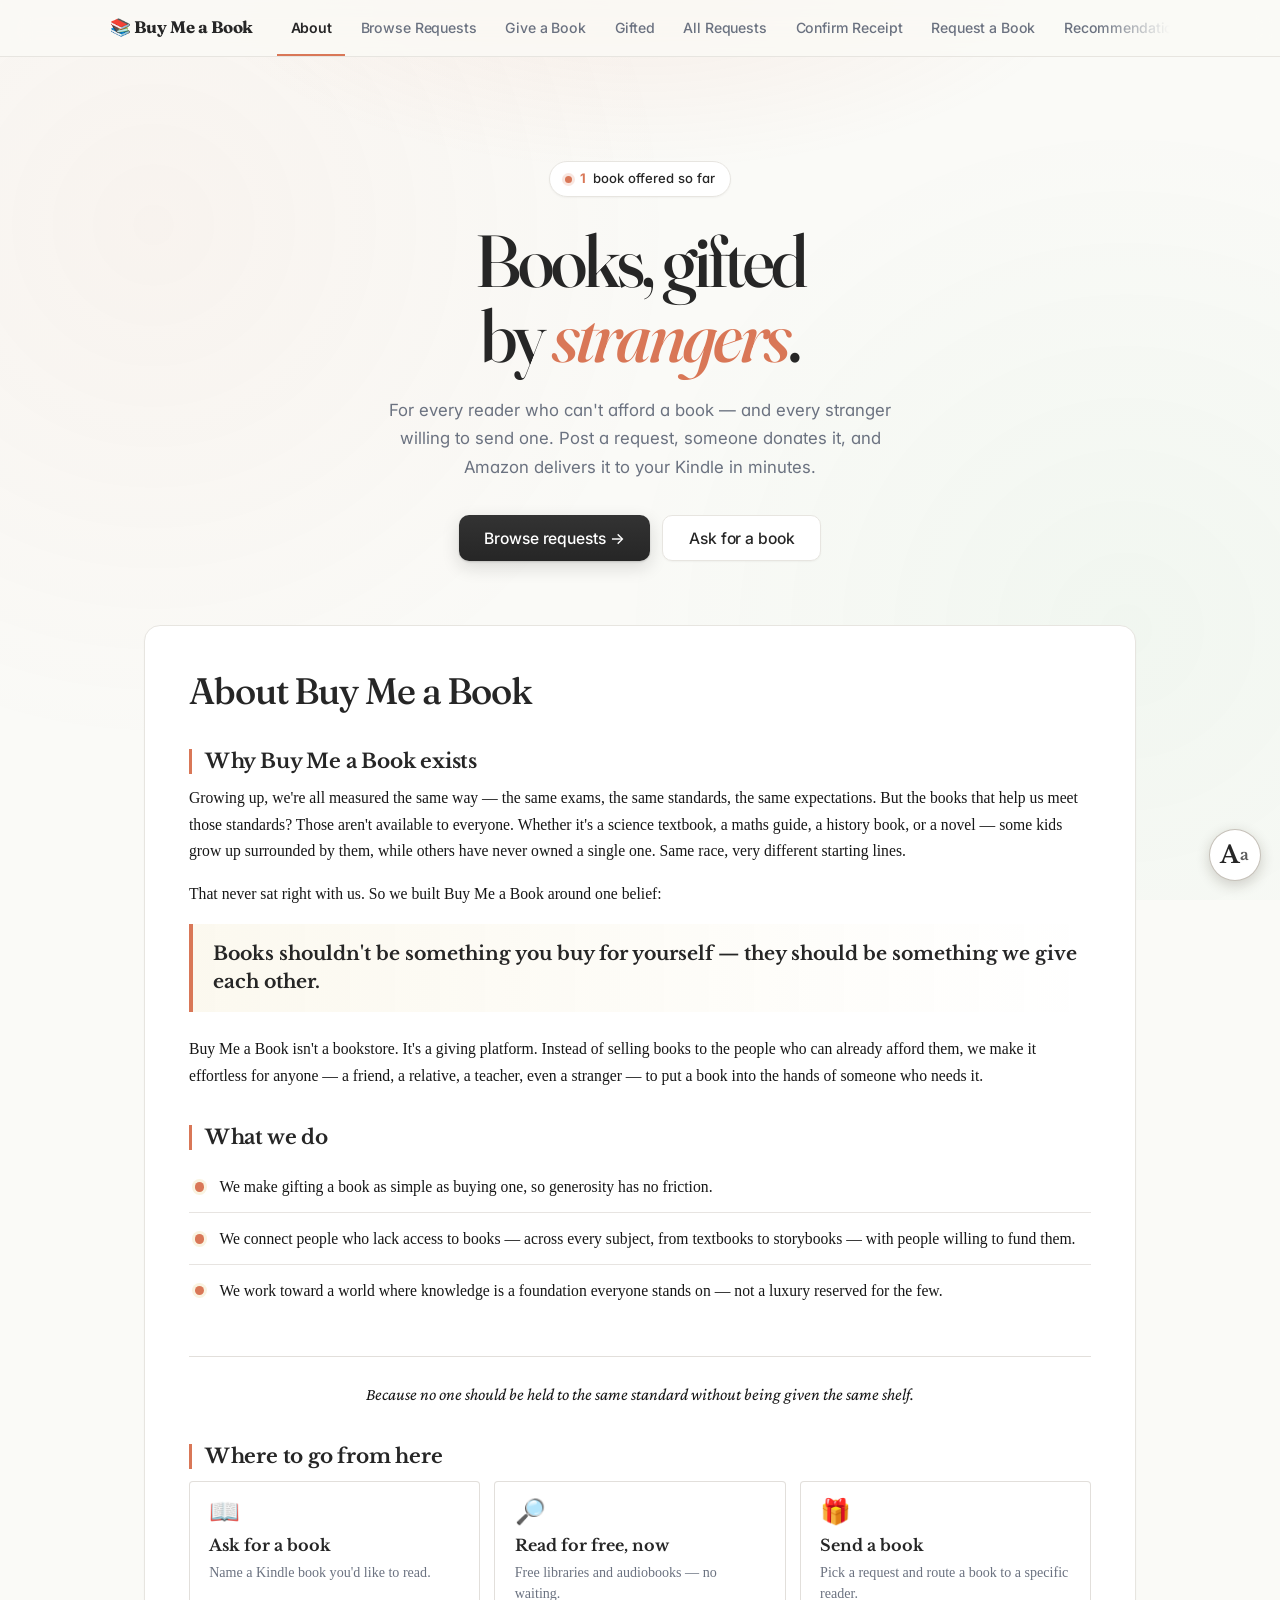
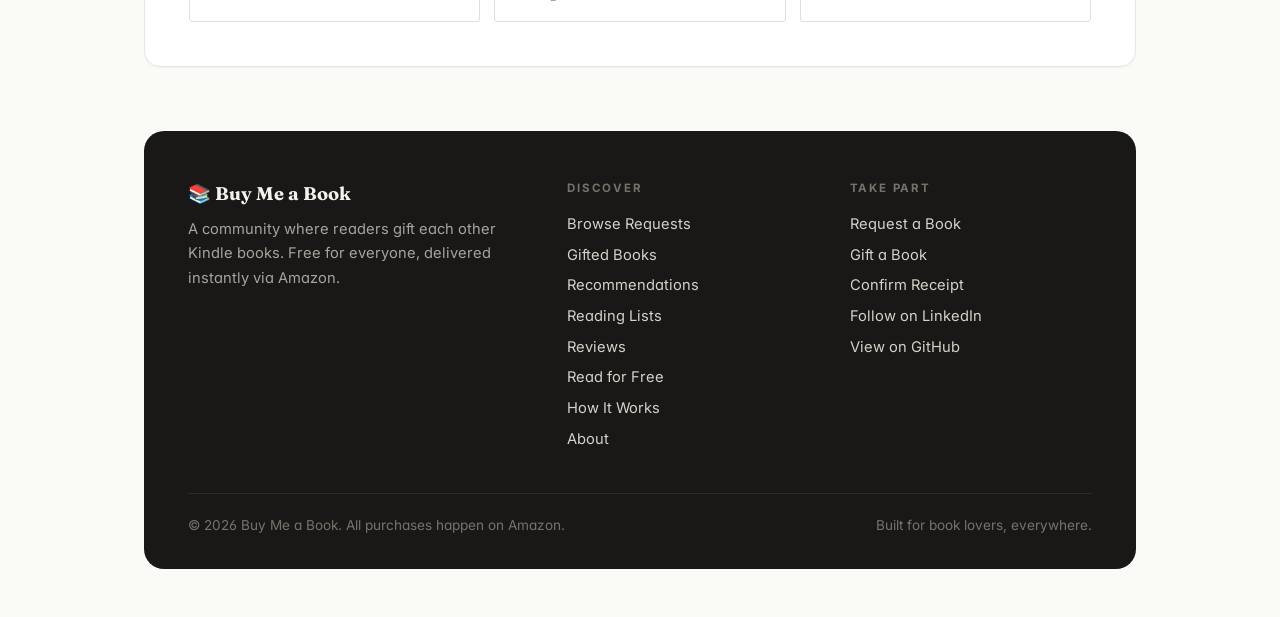
==== commit 7a21c2e1: "Restore the previous Buy Me a Book design Revert the redesign at the user's request, preserving comm" ====
--- a/buy-me-a-book.html
+++ b/buy-me-a-book.html
@@ -1,1598 +1,4633 @@
-<!doctype html>
+<!DOCTYPE html>
 <html lang="en">
-  <head>
-    <meta charset="UTF-8" />
-    <meta name="viewport" content="width=device-width, initial-scale=1.0" />
-    <title>Buy Me a Book — Your next chapter, within reach</title>
-    <meta
-      name="description"
-      content="Request a book you cannot afford, help another reader, or explore free textbooks, stories, and audiobooks. Built with African readers in mind."
-    />
-    <meta
-      name="keywords"
-      content="gift kindle books, free kindle books, community library, book gifting, request a book, kindle book charity, free ebooks, project gutenberg, librivox, kindle unlimited"
-    />
-    <meta name="author" content="Samuel Kimani Sikuku" />
-    <meta name="publisher" content="Buy Me a Book" />
-    <meta
-      name="robots"
-      content="index, follow, max-image-preview:large, max-snippet:-1, max-video-preview:-1"
-    />
-    <meta
-      name="googlebot"
-      content="index, follow, max-image-preview:large, max-snippet:-1"
-    />
-    <meta name="theme-color" content="#faf8f3" />
-    <meta
-      name="theme-color"
-      content="#18201b"
-      media="(prefers-color-scheme: dark)"
-    />
-    <meta name="color-scheme" content="light" />
-    <meta name="format-detection" content="telephone=no" />
-    <meta name="apple-mobile-web-app-title" content="Buy Me a Book" />
-    <link rel="canonical" href="https://www.buymebook.com/buy-me-a-book.html" />
-    <link
-      rel="alternate"
-      hreflang="en"
-      href="https://www.buymebook.com/buy-me-a-book.html"
-    />
-    <link
-      rel="alternate"
-      hreflang="x-default"
-      href="https://www.buymebook.com/buy-me-a-book.html"
-    />
-    <link
-      rel="icon"
-      href="data:image/svg+xml,&lt;svg xmlns=%22http://www.w3.org/2000/svg%22 viewBox=%220 0 100 100%22&gt;&lt;text y=%22.9em%22 font-size=%2290%22&gt;📚&lt;/text&gt;&lt;/svg&gt;"
-    />
-    <link
-      rel="apple-touch-icon"
-      href="data:image/svg+xml,&lt;svg xmlns=%22http://www.w3.org/2000/svg%22 viewBox=%220 0 100 100%22&gt;&lt;text y=%22.9em%22 font-size=%2290%22&gt;📚&lt;/text&gt;&lt;/svg&gt;"
-    />
-    <link rel="dns-prefetch" href="https://www.amazon.com" />
+<head>
+    <meta charset="UTF-8">
+    <meta name="viewport" content="width=device-width, initial-scale=1.0">
+    <title>Buy Me a Book — Request or gift a Kindle book, free</title>
+    <meta name="description" content="A community Kindle library. Ask for a book you can't afford, gift one to someone who wants it, or browse free ebooks, audiobooks, and curated reading lists. No fees, no signup — books delivered instantly via Amazon.">
+    <meta name="keywords" content="gift kindle books, free kindle books, community library, book gifting, request a book, kindle book charity, free ebooks, project gutenberg, librivox, kindle unlimited">
+    <meta name="author" content="Samuel Kimani Sikuku">
+    <meta name="publisher" content="Buy Me a Book">
+    <meta name="robots" content="index, follow, max-image-preview:large, max-snippet:-1, max-video-preview:-1">
+    <meta name="googlebot" content="index, follow, max-image-preview:large, max-snippet:-1">
+    <meta name="theme-color" content="#5d4e37">
+    <meta name="theme-color" content="#2c2416" media="(prefers-color-scheme: dark)">
+    <meta name="color-scheme" content="light">
+    <meta name="format-detection" content="telephone=no">
+    <meta name="apple-mobile-web-app-title" content="Buy Me a Book">
+    <link rel="canonical" href="https://www.buymebook.com/buy-me-a-book.html">
+    <link rel="alternate" hreflang="en" href="https://www.buymebook.com/buy-me-a-book.html">
+    <link rel="alternate" hreflang="x-default" href="https://www.buymebook.com/buy-me-a-book.html">
+    <link rel="icon" href="data:image/svg+xml,&lt;svg xmlns=%22http://www.w3.org/2000/svg%22 viewBox=%220 0 100 100%22&gt;&lt;text y=%22.9em%22 font-size=%2290%22&gt;📚&lt;/text&gt;&lt;/svg&gt;">
+    <link rel="apple-touch-icon" href="data:image/svg+xml,&lt;svg xmlns=%22http://www.w3.org/2000/svg%22 viewBox=%220 0 100 100%22&gt;&lt;text y=%22.9em%22 font-size=%2290%22&gt;📚&lt;/text&gt;&lt;/svg&gt;">
+    <link rel="preconnect" href="https://docs.google.com">
+    <link rel="dns-prefetch" href="https://www.amazon.com">
 
     <!-- Open Graph / social sharing -->
-    <meta property="og:type" content="website" />
-    <meta
-      property="og:title"
-      content="Buy Me a Book — Free Kindle books, gifted by strangers"
-    />
-    <meta
-      property="og:description"
-      content="Request a book you cannot afford, help another reader, or explore free textbooks, stories, and audiobooks. Built with African readers in mind."
-    />
-    <meta
-      property="og:url"
-      content="https://www.buymebook.com/buy-me-a-book.html"
-    />
-    <meta property="og:site_name" content="Buy Me a Book" />
-    <meta
-      property="og:image"
-      content="https://www.buymebook.com/og-image.png"
-    />
-    <meta
-      property="og:image:secure_url"
-      content="https://www.buymebook.com/og-image.png"
-    />
-    <meta property="og:image:type" content="image/png" />
-    <meta property="og:image:width" content="1200" />
-    <meta property="og:image:height" content="630" />
-    <meta
-      property="og:image:alt"
-      content="Buy Me a Book — Free Kindle books, gifted by strangers. www.buymebook.com"
-    />
-    <meta property="og:locale" content="en_US" />
-    <meta property="article:author" content="Samuel Kimani Sikuku" />
-    <meta property="article:publisher" content="https://www.buymebook.com/" />
-    <meta name="twitter:card" content="summary_large_image" />
-    <meta
-      name="twitter:title"
-      content="Buy Me a Book — Free Kindle books, gifted by strangers"
-    />
-    <meta
-      name="twitter:description"
-      content="Request a book you cannot afford, help another reader, or explore free textbooks, stories, and audiobooks. Built with African readers in mind."
-    />
-    <meta
-      name="twitter:image"
-      content="https://www.buymebook.com/og-image.png"
-    />
-    <meta
-      name="twitter:image:alt"
-      content="Buy Me a Book — Free Kindle books, gifted by strangers."
-    />
+    <meta property="og:type" content="website">
+    <meta property="og:title" content="Buy Me a Book — Free Kindle books, gifted by strangers">
+    <meta property="og:description" content="Need a book you can't afford? Ask. Want to brighten someone's day? Gift one. Books delivered instantly to a Kindle library via Amazon.">
+    <meta property="og:url" content="https://www.buymebook.com/buy-me-a-book.html">
+    <meta property="og:site_name" content="Buy Me a Book">
+    <meta property="og:image" content="https://www.buymebook.com/og-image.png">
+    <meta property="og:image:secure_url" content="https://www.buymebook.com/og-image.png">
+    <meta property="og:image:type" content="image/png">
+    <meta property="og:image:width" content="1200">
+    <meta property="og:image:height" content="630">
+    <meta property="og:image:alt" content="Buy Me a Book — Free Kindle books, gifted by strangers. www.buymebook.com">
+    <meta property="og:locale" content="en_US">
+    <meta property="article:author" content="Samuel Kimani Sikuku">
+    <meta property="article:publisher" content="https://www.buymebook.com/">
+    <meta name="twitter:card" content="summary_large_image">
+    <meta name="twitter:title" content="Buy Me a Book — Free Kindle books, gifted by strangers">
+    <meta name="twitter:description" content="Need a book you can't afford? Ask. Want to brighten someone's day? Gift one. Books delivered instantly to a Kindle library via Amazon.">
+    <meta name="twitter:image" content="https://www.buymebook.com/og-image.png">
+    <meta name="twitter:image:alt" content="Buy Me a Book — Free Kindle books, gifted by strangers.">
+
+    <link rel="preconnect" href="https://fonts.googleapis.com">
+    <link rel="preconnect" href="https://fonts.gstatic.com" crossorigin>
+    <link href="https://fonts.googleapis.com/css2?family=Crimson+Pro:wght@400;600;700&family=Fraunces:opsz,wght@9..144,500;9..144,700&family=Inter:wght@400;500;600;700&family=Libre+Baskerville:wght@400;700&display=swap" rel="stylesheet">
 
     <!-- Structured data for search engines and AI tools -->
     <script type="application/ld+json">
-      {
-        "@context": "https://schema.org",
-        "@graph": [
-          {
-            "@type": ["Organization", "NGO"],
-            "@id": "https://www.buymebook.com/#organization",
-            "name": "Buy Me a Book",
-            "alternateName": ["BuyMeABook", "Buymebook"],
-            "url": "https://www.buymebook.com/",
-            "logo": "https://www.buymebook.com/og-image.png",
-            "image": "https://www.buymebook.com/og-image.png",
-            "description": "A community-driven platform that connects readers who need Kindle books with donors willing to gift them via Amazon. Books should be accessible to everyone, not rationed by price.",
-            "founder": {
-              "@id": "https://www.buymebook.com/#person-samuel"
+    {
+      "@context": "https://schema.org",
+      "@graph": [
+        {
+          "@type": ["Organization", "NGO"],
+          "@id": "https://www.buymebook.com/#organization",
+          "name": "Buy Me a Book",
+          "alternateName": ["BuyMeABook", "Buymebook"],
+          "url": "https://www.buymebook.com/",
+          "logo": "https://www.buymebook.com/og-image.png",
+          "image": "https://www.buymebook.com/og-image.png",
+          "description": "A community-driven platform that connects readers who need Kindle books with donors willing to gift them via Amazon. Books should be accessible to everyone, not rationed by price.",
+          "founder": { "@id": "https://www.buymebook.com/#person-samuel" },
+          "sameAs": [
+            "https://www.linkedin.com/company/136074509/",
+            "https://github.com/SamuelKimaniSikuku/buymebook",
+            "https://github.com/SamuelKimaniSikuku"
+          ]
+        },
+        {
+          "@type": "Person",
+          "@id": "https://www.buymebook.com/#person-samuel",
+          "name": "Samuel Kimani Sikuku",
+          "url": "https://github.com/SamuelKimaniSikuku",
+          "sameAs": ["https://github.com/SamuelKimaniSikuku"],
+          "jobTitle": "Founder",
+          "worksFor": { "@id": "https://www.buymebook.com/#organization" }
+        },
+        {
+          "@type": "WebSite",
+          "@id": "https://www.buymebook.com/#website",
+          "url": "https://www.buymebook.com/",
+          "name": "Buy Me a Book",
+          "alternateName": "A community Kindle library",
+          "description": "Gift Kindle books to readers who need them, request a book you can't afford, or browse curated free-reading resources.",
+          "publisher": { "@id": "https://www.buymebook.com/#organization" },
+          "inLanguage": "en",
+          "potentialAction": {
+            "@type": "SearchAction",
+            "target": {
+              "@type": "EntryPoint",
+              "urlTemplate": "https://www.buymebook.com/buy-me-a-book.html?q={search_term_string}"
             },
-            "sameAs": [
-              "https://www.linkedin.com/company/136074509/",
-              "https://github.com/SamuelKimaniSikuku/buymebook",
-              "https://github.com/SamuelKimaniSikuku"
-            ]
+            "query-input": "required name=search_term_string"
+          }
+        },
+        {
+          "@type": "WebPage",
+          "@id": "https://www.buymebook.com/buy-me-a-book.html",
+          "url": "https://www.buymebook.com/buy-me-a-book.html",
+          "name": "Buy Me a Book — Request or gift a Kindle book, free",
+          "isPartOf": { "@id": "https://www.buymebook.com/#website" },
+          "about": { "@id": "https://www.buymebook.com/#organization" },
+          "author": { "@id": "https://www.buymebook.com/#person-samuel" },
+          "primaryImageOfPage": {
+            "@type": "ImageObject",
+            "url": "https://www.buymebook.com/og-image.png",
+            "width": 1200,
+            "height": 630
           },
-          {
-            "@type": "Person",
-            "@id": "https://www.buymebook.com/#person-samuel",
-            "name": "Samuel Kimani Sikuku",
-            "url": "https://github.com/SamuelKimaniSikuku",
-            "sameAs": ["https://github.com/SamuelKimaniSikuku"],
-            "jobTitle": "Founder",
-            "worksFor": {
-              "@id": "https://www.buymebook.com/#organization"
-            }
+          "inLanguage": "en",
+          "dateModified": "2026-08-17",
+          "description": "Buy Me a Book connects readers who need Kindle books with donors willing to gift them. Browse open requests, gift a book through Amazon, post a request of your own, or explore free ebook and audiobook resources."
+        },
+        {
+          "@type": "HowTo",
+          "name": "How to gift a Kindle book to a reader on Buy Me a Book",
+          "description": "Step-by-step guide to sending a Kindle book to a specific reader on the Buy Me a Book platform via Amazon's Give as a Gift flow.",
+          "totalTime": "PT3M",
+          "estimatedCost": {
+            "@type": "MonetaryAmount",
+            "currency": "USD",
+            "value": "5.00"
           },
-          {
-            "@type": "WebSite",
-            "@id": "https://www.buymebook.com/#website",
-            "url": "https://www.buymebook.com/",
-            "name": "Buy Me a Book",
-            "alternateName": "A community Kindle library",
-            "description": "Gift Kindle books to readers who need them, request a book you can't afford, or browse curated free-reading resources.",
-            "publisher": {
-              "@id": "https://www.buymebook.com/#organization"
+          "supply": [
+            { "@type": "HowToSupply", "name": "An Amazon account" },
+            { "@type": "HowToSupply", "name": "The recipient's email address (shown on the site)" }
+          ],
+          "step": [
+            {
+              "@type": "HowToStep",
+              "position": 1,
+              "name": "Pick a request",
+              "text": "Open the Browse Requests tab, find a book you'd like to gift, and click the Send this to… button on the card."
             },
-            "inLanguage": "en",
-            "potentialAction": {
-              "@type": "SearchAction",
-              "target": {
-                "@type": "EntryPoint",
-                "urlTemplate": "https://www.buymebook.com/buy-me-a-book.html?q={search_term_string}"
-              },
-              "query-input": "required name=search_term_string"
-            }
-          },
-          {
-            "@type": "WebPage",
-            "@id": "https://www.buymebook.com/buy-me-a-book.html",
-            "url": "https://www.buymebook.com/buy-me-a-book.html",
-            "name": "Buy Me a Book — Your next chapter, within reach",
-            "isPartOf": {
-              "@id": "https://www.buymebook.com/#website"
+            {
+              "@type": "HowToStep",
+              "position": 2,
+              "name": "Copy the recipient's email",
+              "text": "A modal opens with the recipient's email highlighted. Copy it — you'll paste it into Amazon's gift form."
             },
-            "about": {
-              "@id": "https://www.buymebook.com/#organization"
+            {
+              "@type": "HowToStep",
+              "position": 3,
+              "name": "Buy on Amazon as a gift",
+              "text": "Click Open on Amazon. On the Amazon page, choose 'Buy for others' or 'Give as a Gift', paste the recipient's email, add an optional note, and complete the purchase."
             },
-            "author": {
-              "@id": "https://www.buymebook.com/#person-samuel"
+            {
+              "@type": "HowToStep",
+              "position": 4,
+              "name": "Confirm the gift",
+              "text": "Return to Buy Me a Book and click 'Yes, mark as gifted'. The book updates to GIFTED on the platform, and Amazon emails the recipient a redemption link that delivers the book to their Kindle library."
+            }
+          ]
+        },
+        {
+          "@type": "FAQPage",
+          "mainEntity": [
+            {
+              "@type": "Question",
+              "name": "How does Buy Me a Book work?",
+              "acceptedAnswer": {
+                "@type": "Answer",
+                "text": "Readers post Kindle book requests with an Amazon link and their reason for wanting the book. Donors browse the requests, purchase Kindle books on Amazon using 'Give as a Gift,' and Amazon emails the recipient a redemption link. The book lands in the recipient's Kindle library."
+              }
             },
-            "primaryImageOfPage": {
-              "@type": "ImageObject",
-              "url": "https://www.buymebook.com/og-image.png",
-              "width": 1200,
-              "height": 630
+            {
+              "@type": "Question",
+              "name": "Is Buy Me a Book free to use?",
+              "acceptedAnswer": {
+                "@type": "Answer",
+                "text": "Yes. The platform is free for readers and donors alike. Donors pay only for the Kindle books they choose to purchase on Amazon. The platform uses Amazon Affiliate links to help cover hosting costs at no extra cost to anyone."
+              }
             },
-            "inLanguage": "en",
-            "dateModified": "2026-09-18",
-            "description": "Request a book you cannot afford, help another reader, or explore free textbooks, stories, and audiobooks. Built with African readers in mind."
-          },
-          {
-            "@type": "FAQPage",
-            "mainEntity": [
-              {
-                "@type": "Question",
-                "name": "Do I pay to request a book?",
-                "acceptedAnswer": {
-                  "@type": "Answer",
-                  "text": "No. Posting a request is free. A donor pays for the book if they choose to help. There is no guarantee that every request will receive a gift."
-                }
-              },
-              {
-                "@type": "Question",
-                "name": "Do I need a Kindle device?",
-                "acceptedAnswer": {
-                  "@type": "Answer",
-                  "text": "No. Eligible Kindle gifts can be read in the free Kindle app on a supported phone, tablet, or computer. You need an Amazon account to redeem a Kindle gift."
-                }
-              },
-              {
-                "@type": "Question",
-                "name": "Can readers in Africa receive Kindle gifts?",
-                "acceptedAnswer": {
-                  "@type": "Answer",
-                  "text": "It depends on Amazon’s rules for your country and the book. Amazon says recipients must be in the same country as the giver to redeem Kindle gifts. This site does not verify country eligibility. Confirm it before buying. You can also use our free-reading links without waiting for a gift."
-                }
-              },
-              {
-                "@type": "Question",
-                "name": "What happens after I send a request?",
-                "acceptedAnswer": {
-                  "@type": "Answer",
-                  "text": "Your request is reviewed before it appears publicly. Save the confirmation code shown after submitting. If someone gifts the book, Amazon emails you a redemption link. After redeeming it, use Confirm a book received to update your request."
-                }
-              },
-              {
-                "@type": "Question",
-                "name": "Who sees my details?",
-                "acceptedAnswer": {
-                  "@type": "Answer",
-                  "text": "Approved requests display your name, book, and reason. Donors can see your email to send the gift. Do not include a phone number, home address, or other private information in your reason. Payments happen on Amazon; we do not collect payment details."
-                }
-              },
-              {
-                "@type": "Question",
-                "name": "How is this site supported?",
-                "acceptedAnswer": {
-                  "@type": "Answer",
-                  "text": "Some Amazon links are affiliate links. Qualifying purchases may earn a commission at no extra cost to you. You can use the request form and free-reading resources without buying anything."
-                }
+            {
+              "@type": "Question",
+              "name": "How do I gift a Kindle book to someone on Buy Me a Book?",
+              "acceptedAnswer": {
+                "@type": "Answer",
+                "text": "Pick a request on the site, click 'Send this to…', and follow the link to Amazon. Use Amazon's 'Buy for others' or 'Give as a Gift' option, enter the recipient's email, and complete the purchase. Amazon emails the recipient a redemption link they click to receive the book."
               }
-            ]
-          }
-        ]
-      }
+            },
+            {
+              "@type": "Question",
+              "name": "How do I request a Kindle book on Buy Me a Book?",
+              "acceptedAnswer": {
+                "@type": "Answer",
+                "text": "Go to the 'Request a Book' tab and fill out the short form with the Amazon Kindle link, your email, and the story of why you'd like to read it. Requests are reviewed before appearing publicly — usually within a day or two."
+              }
+            },
+            {
+              "@type": "Question",
+              "name": "Is my data safe on Buy Me a Book?",
+              "acceptedAnswer": {
+                "@type": "Answer",
+                "text": "Only approved book requests are public. Personal data submitted via the request form (other than your name and the email Amazon sends the gift link to) stays private. The platform never stores payment information — all purchases happen directly on Amazon."
+              }
+            },
+            {
+              "@type": "Question",
+              "name": "Why don't I just buy the book for myself?",
+              "acceptedAnswer": {
+                "@type": "Answer",
+                "text": "Many readers can't afford every book they want — students, people between jobs, readers in regions where prices are steep relative to local incomes. Buy Me a Book lets people who can spare a few dollars send a single book directly to someone who would value it deeply."
+              }
+            },
+            {
+              "@type": "Question",
+              "name": "I'm outside the US — can I still receive books?",
+              "acceptedAnswer": {
+                "@type": "Answer",
+                "text": "Yes. You don't need a Kindle device — the free Kindle app on any phone or tablet works. Gifts are purchased on Amazon.com, so make sure your Amazon account is registered on Amazon.com (in countries without a local Amazon store, like Kenya, it usually already is). If a title isn't available in your region, Amazon automatically offers to convert the gift into an Amazon.com gift card of equal value during redemption, so you can pick another book — the gift is never lost."
+              }
+            }
+          ]
+        }
+      ]
+    }
     </script>
-    <link rel="stylesheet" href="site.css" />
-  </head>
-  <body data-section="home">
-    <a class="skip-link" href="#main">Skip to content</a>
-    <div
-      class="notification"
-      id="notification"
-      role="status"
-      aria-live="polite"
-    ></div>
+    <style>
+        /* ================= Modern minimal design tokens =================
+           Kept the old variable names (parchment, cream, leather, gold…)
+           so every existing rule still resolves — just given them new
+           values that read cool + minimal. The Kindle reader Sepia
+           theme keeps the former warm-parchment identity as an option.
+           =============================================================== */
+        :root {
+            --parchment: #fafaf7;             /* app background — warm-neutral off-white */
+            --cream: #ffffff;                 /* card background — pure white */
+            --ink: #171717;                   /* body text — near-black, slightly warm */
+            --sepia: #6b7280;                 /* muted body — cool gray */
+            --leather: #262626;               /* headings + strong text */
+            --gold: #d97757;                  /* accent — muted terracotta */
+            --forest: #16a34a;                /* success (gifted badges etc.) */
+            --border: #e7e5e0;                /* hairline dividers */
+            --shadow: 0 1px 2px rgba(20, 20, 20, 0.04);
+            --shadow-lg: 0 1px 2px rgba(20, 20, 20, 0.04), 0 8px 24px rgba(20, 20, 20, 0.06);
+            --shadow-hover: 0 1px 2px rgba(20, 20, 20, 0.04), 0 12px 32px rgba(20, 20, 20, 0.09);
+        }
+
+        * {
+            margin: 0;
+            padding: 0;
+            box-sizing: border-box;
+        }
+
+        body {
+            font-family: 'Inter', -apple-system, BlinkMacSystemFont, 'Segoe UI', Roboto, 'Helvetica Neue', Arial, sans-serif;
+            background: var(--parchment);
+            color: var(--ink);
+            line-height: 1.65;
+            min-height: 100vh;
+            overflow-x: hidden;
+            -webkit-font-smoothing: antialiased;
+            -moz-osx-font-smoothing: grayscale;
+            font-feature-settings: "ss01", "cv11";
+        }
+
+        body::before {
+            content: '';
+            position: fixed;
+            top: 0;
+            left: 0;
+            width: 100%;
+            height: 100%;
+            background-image:
+                radial-gradient(circle at 15% 15%, rgba(217, 119, 87, 0.04) 0%, transparent 45%),
+                radial-gradient(circle at 85% 85%, rgba(22, 163, 74, 0.03) 0%, transparent 45%);
+            pointer-events: none;
+            z-index: 0;
+        }
+
+        .container {
+            max-width: 1040px;
+            margin: 0 auto;
+            padding: 2rem 1.5rem 3rem;
+            position: relative;
+            z-index: 1;
+        }
+
+        header {
+            text-align: center;
+            padding: 3rem 0 4rem;
+            animation: fadeInDown 0.8s ease-out;
+        }
+
+        .brand-mark {
+            display: flex;
+            flex-direction: column;
+            align-items: center;
+            margin-bottom: 1.2rem;
+        }
+
+        .brand-emoji {
+            font-size: 3rem;
+            line-height: 1;
+            margin-bottom: 0.6rem;
+            opacity: 0.95;
+        }
+
+        h1 {
+            font-family: 'Fraunces', 'Libre Baskerville', serif;
+            font-size: 3rem;
+            color: var(--leather);
+            margin: 0;
+            font-weight: 500;
+            letter-spacing: -0.035em;
+            line-height: 1.05;
+            font-variation-settings: "opsz" 96;
+        }
+
+        .brand-sub {
+            font-family: 'Crimson Pro', serif;
+            color: var(--sepia);
+            font-size: 0.78rem;
+            margin-top: 0.7rem;
+            text-transform: uppercase;
+            letter-spacing: 3.5px;
+            font-weight: 600;
+            position: relative;
+            padding: 0 2.4rem;
+        }
+
+        .brand-sub::before,
+        .brand-sub::after {
+            content: '';
+            position: absolute;
+            top: 50%;
+            width: 1.6rem;
+            height: 1px;
+            background: rgba(139, 115, 85, 0.45);
+        }
+
+        .brand-sub::before { left: 0; }
+        .brand-sub::after { right: 0; }
+
+        .hero-counter {
+            display: inline-block;
+            font-family: 'Crimson Pro', serif;
+            color: var(--sepia);
+            font-size: 0.78rem;
+            margin-top: 1.75rem;
+            text-transform: uppercase;
+            letter-spacing: 2.6px;
+            font-weight: 600;
+            position: relative;
+            padding: 0 2.4rem;
+        }
+
+        .hero-counter::before,
+        .hero-counter::after {
+            content: '';
+            position: absolute;
+            top: 50%;
+            width: 1.6rem;
+            height: 1px;
+            background: rgba(139, 115, 85, 0.45);
+        }
+
+        .hero-counter::before { left: 0; }
+        .hero-counter::after { right: 0; }
+
+        .hero-counter strong {
+            font-family: 'Libre Baskerville', serif;
+            color: var(--gold);
+            font-size: 1.05rem;
+            font-weight: 700;
+            letter-spacing: -0.5px;
+            margin-right: 0.35rem;
+            vertical-align: baseline;
+        }
+
+        .tagline {
+            font-family: 'Fraunces', 'Libre Baskerville', serif;
+            font-size: 1.35rem;
+            color: var(--leather);
+            font-weight: 500;
+            max-width: 660px;
+            margin: 0.75rem auto 0;
+            line-height: 1.45;
+            letter-spacing: -0.01em;
+        }
+
+        .hero-how {
+            font-family: 'Inter', sans-serif;
+            font-size: 0.95rem;
+            color: var(--sepia);
+            max-width: 560px;
+            margin: 0.85rem auto 0;
+            line-height: 1.55;
+        }
+
+        .activity-feed {
+            background: linear-gradient(135deg, rgba(58, 90, 64, 0.06) 0%, rgba(212, 175, 55, 0.07) 100%);
+            border: 1px solid rgba(58, 90, 64, 0.2);
+            border-radius: 4px;
+            padding: 1.1rem 1.5rem;
+            margin: 1.5rem 0;
+        }
+
+        .activity-feed-title {
+            font-family: 'Crimson Pro', serif;
+            color: var(--forest);
+            font-size: 0.95rem;
+            font-weight: 700;
+            margin: 0 0 0.6rem;
+            letter-spacing: 0.6px;
+            text-transform: uppercase;
+        }
+
+        .activity-feed-list {
+            list-style: none;
+            margin: 0;
+            padding: 0;
+        }
+
+        .activity-feed-list li {
+            font-family: 'Spectral', serif;
+            color: var(--ink);
+            padding: 0.55rem 0;
+            border-bottom: 1px solid rgba(93, 78, 55, 0.12);
+            line-height: 1.55;
+            font-size: 0.98rem;
+        }
+
+        .activity-feed-list li:last-child {
+            border-bottom: none;
+        }
+
+        .activity-feed-list .feed-title {
+            font-family: 'Libre Baskerville', serif;
+            font-weight: 700;
+            color: var(--leather);
+        }
+
+        .activity-feed-list em {
+            color: var(--sepia);
+        }
+
+        .faq-section {
+            margin: 2.5rem 0 0;
+        }
+
+        .faq-section > h3 {
+            font-family: 'Libre Baskerville', serif;
+            color: var(--leather);
+            border-left: 4px solid var(--gold);
+            padding-left: 1rem;
+            margin-bottom: 1.25rem;
+            font-size: 1.5rem;
+        }
+
+        .faq-item {
+            background: var(--cream);
+            border: 1px solid rgba(93, 78, 55, 0.18);
+            border-radius: 4px;
+            padding: 1rem 1.25rem;
+            margin-bottom: 0.75rem;
+            transition: border-color 0.2s ease, box-shadow 0.2s ease;
+        }
+
+        .faq-item[open] {
+            border-color: var(--gold);
+            box-shadow: 0 2px 12px rgba(212, 175, 55, 0.18);
+        }
+
+        .faq-item summary {
+            font-family: 'Crimson Pro', serif;
+            font-size: 1.1rem;
+            font-weight: 600;
+            color: var(--leather);
+            cursor: pointer;
+            list-style: none;
+            display: flex;
+            justify-content: space-between;
+            align-items: center;
+            gap: 1rem;
+        }
+
+        .faq-item summary::-webkit-details-marker {
+            display: none;
+        }
+
+        .faq-item summary::after {
+            content: '+';
+            font-family: 'Libre Baskerville', serif;
+            font-size: 1.4rem;
+            color: var(--gold);
+            font-weight: 700;
+            line-height: 1;
+            flex-shrink: 0;
+        }
+
+        .faq-item[open] summary::after {
+            content: '–';
+        }
+
+        .faq-answer {
+            margin-top: 0.75rem;
+            padding-top: 0.75rem;
+            border-top: 1px solid rgba(93, 78, 55, 0.15);
+            color: var(--ink);
+            line-height: 1.65;
+            font-family: 'Spectral', serif;
+        }
+
+        .tabs {
+            display: flex;
+            justify-content: center;
+            gap: 0.35rem;
+            margin: 2.5rem 0 3rem;
+            flex-wrap: wrap;
+        }
+
+        .tab-btn {
+            font-family: 'Inter', sans-serif;
+            padding: 0.55rem 1.1rem;
+            background: transparent;
+            border: none;
+            color: var(--sepia);
+            font-size: 0.94rem;
+            cursor: pointer;
+            transition: background 0.15s ease, color 0.15s ease;
+            border-radius: 8px;
+            font-weight: 500;
+            letter-spacing: -0.01em;
+        }
+
+        .tab-btn:hover {
+            background: rgba(23, 23, 23, 0.05);
+            color: var(--leather);
+        }
+
+        .tab-btn.active {
+            background: var(--leather);
+            color: white;
+            font-weight: 600;
+        }
+
+        .tab-content {
+            display: none;
+            animation: fadeIn 0.4s ease-out;
+        }
+
+        .tab-content.active {
+            display: block;
+        }
+
+        .card {
+            background: var(--cream);
+            border: 1px solid var(--border);
+            border-radius: 12px;
+            padding: 2.5rem;
+            margin-bottom: 1.5rem;
+            box-shadow: var(--shadow);
+            transition: box-shadow 0.2s ease;
+        }
+
+        .card:hover {
+            box-shadow: var(--shadow-lg);
+        }
+
+        h2 {
+            font-family: 'Fraunces', 'Libre Baskerville', serif;
+            color: var(--leather);
+            margin-bottom: 1.75rem;
+            font-size: 2.1rem;
+            font-weight: 500;
+            letter-spacing: -0.02em;
+            line-height: 1.15;
+            border-left: none;
+            padding-left: 0;
+        }
+
+        h3 {
+            font-family: 'Fraunces', 'Libre Baskerville', serif;
+            color: var(--leather);
+            margin-bottom: 1rem;
+            font-size: 1.35rem;
+            font-weight: 500;
+            letter-spacing: -0.01em;
+            line-height: 1.25;
+        }
+
+        .form-group {
+            margin-bottom: 1.5rem;
+        }
+
+        label {
+            display: block;
+            margin-bottom: 0.5rem;
+            color: var(--leather);
+            font-weight: 500;
+            font-family: 'Inter', sans-serif;
+            font-size: 0.92rem;
+            letter-spacing: -0.005em;
+        }
+
+        input, textarea, select {
+            width: 100%;
+            padding: 0.7rem 0.85rem;
+            border: 1px solid var(--border);
+            background: white;
+            font-family: 'Inter', sans-serif;
+            font-size: 0.98rem;
+            border-radius: 8px;
+            transition: border-color 0.15s ease, box-shadow 0.15s ease;
+            color: var(--ink);
+        }
+
+        input:focus, textarea:focus, select:focus {
+            outline: none;
+            border-color: var(--leather);
+            box-shadow: 0 0 0 3px rgba(23, 23, 23, 0.05);
+        }
+
+        textarea {
+            resize: vertical;
+            min-height: 100px;
+        }
+
+        .btn {
+            font-family: 'Inter', sans-serif;
+            padding: 0.75rem 1.5rem;
+            background: var(--leather);
+            color: white;
+            border: none;
+            font-size: 0.95rem;
+            cursor: pointer;
+            transition: background 0.15s ease, transform 0.1s ease;
+            border-radius: 8px;
+            font-weight: 500;
+            letter-spacing: -0.005em;
+            box-shadow: var(--shadow);
+        }
+
+        .btn:hover {
+            background: #000;
+        }
+
+        .btn:active {
+            transform: translateY(1px);
+        }
+
+        .btn-secondary {
+            background: var(--gold);
+            color: white;
+        }
+
+        .btn-secondary:hover {
+            background: #c65f3f;
+        }
+
+        .book-list {
+            display: grid;
+            grid-template-columns: repeat(auto-fill, minmax(280px, 1fr));
+            gap: 1.25rem;
+            margin-top: 2rem;
+        }
+
+        .book-item {
+            background: var(--cream);
+            border: 1px solid var(--border);
+            border-radius: 12px;
+            padding: 1.6rem 1.5rem 1.4rem;
+            box-shadow: var(--shadow);
+            transition: box-shadow 0.2s ease, transform 0.2s ease;
+            position: relative;
+            overflow: hidden;
+        }
+
+        .book-item::before {
+            content: '';
+            position: absolute;
+            top: 0;
+            left: 0;
+            right: 0;
+            height: 3px;
+            background: linear-gradient(90deg, transparent 0%, var(--gold) 50%, transparent 100%);
+            opacity: 0.55;
+        }
+
+        .book-item:hover {
+            transform: translateY(-2px);
+            box-shadow: var(--shadow-hover);
+            border-color: transparent;
+        }
+
+        .book-item.fulfilled {
+            background: #f7f7f5;
+        }
+
+        .book-item.fulfilled::before {
+            background: linear-gradient(90deg, transparent 0%, var(--forest) 50%, transparent 100%);
+            opacity: 0.45;
+        }
+
+        .book-cover-wrap {
+            display: flex;
+            justify-content: center;
+            margin: -0.25rem 0 1.1rem;
+        }
+
+        .book-cover {
+            width: 100px;
+            height: 150px;
+            object-fit: contain;
+            border-radius: 3px;
+            box-shadow: 0 4px 14px rgba(44, 36, 22, 0.18);
+            background: var(--parchment);
+            display: block;
+        }
+
+        .modal-book-with-cover {
+            display: flex;
+            gap: 1rem;
+            align-items: flex-start;
+        }
+
+        .modal-book-cover-wrap {
+            flex-shrink: 0;
+        }
+
+        .modal-book-cover {
+            width: 64px;
+            height: 96px;
+            object-fit: contain;
+            border-radius: 3px;
+            box-shadow: 0 3px 10px rgba(44, 36, 22, 0.18);
+            background: var(--cream);
+            display: block;
+        }
+
+        .modal-book-text {
+            flex: 1;
+            min-width: 0;
+        }
+
+        /* ========== Reading Lists ========== */
+        .reading-list-section {
+            margin-top: 2.5rem;
+        }
+
+        .reading-list-section:first-of-type {
+            margin-top: 0.5rem;
+        }
+
+        .reading-list-section > h3 {
+            font-family: 'Libre Baskerville', serif;
+            color: var(--leather);
+            font-size: 1.3rem;
+            margin-bottom: 0.45rem;
+            border-left: 3px solid var(--gold);
+            padding-left: 0.85rem;
+        }
+
+        .reading-list-intro {
+            color: var(--sepia);
+            margin: 0 0 1.25rem 0;
+            line-height: 1.6;
+            font-family: 'Spectral', serif;
+            font-size: 0.97rem;
+        }
+
+        .reading-list-grid {
+            display: grid;
+            grid-template-columns: repeat(auto-fit, minmax(290px, 1fr));
+            gap: 0.85rem;
+        }
+
+        .reading-list-card {
+            display: flex;
+            gap: 0.95rem;
+            align-items: flex-start;
+            text-decoration: none;
+            color: inherit;
+            background: var(--cream);
+            border: 1px solid rgba(93, 78, 55, 0.18);
+            border-radius: 4px;
+            padding: 0.85rem 0.95rem;
+            transition: border-color 0.2s ease, box-shadow 0.2s ease, transform 0.2s ease;
+        }
+
+        .reading-list-card:hover {
+            border-color: var(--gold);
+            box-shadow: 0 3px 12px rgba(44, 36, 22, 0.08);
+        }
+
+        .reading-list-card-cover-wrap {
+            flex-shrink: 0;
+        }
+
+        .reading-list-card-cover {
+            width: 56px;
+            height: 84px;
+            object-fit: contain;
+            border-radius: 2px;
+            box-shadow: 0 2px 6px rgba(44, 36, 22, 0.18);
+            background: var(--parchment);
+            display: block;
+        }
+
+        .reading-list-card-text {
+            flex: 1;
+            min-width: 0;
+        }
+
+        .reading-list-card-title {
+            font-family: 'Crimson Pro', serif;
+            font-weight: 700;
+            color: var(--leather);
+            font-size: 1rem;
+            line-height: 1.3;
+        }
+
+        .reading-list-card-title::after {
+            content: ' ↗';
+            color: var(--gold);
+            font-family: 'Libre Baskerville', serif;
+            font-size: 0.85rem;
+        }
+
+        .reading-list-card-author {
+            font-family: 'Crimson Pro', serif;
+            color: var(--sepia);
+            font-style: italic;
+            font-size: 0.88rem;
+            margin: 0.05rem 0 0.4rem 0;
+        }
+
+        .reading-list-card-note {
+            font-family: 'Spectral', serif;
+            color: var(--ink);
+            font-size: 0.88rem;
+            line-height: 1.5;
+            margin: 0;
+        }
+
+        .fulfilled-badge,
+        .received-badge,
+        .active-badge {
+            position: absolute;
+            top: 12px;
+            right: 12px;
+            padding: 0.25rem 0.65rem;
+            border-radius: 3px;
+            font-weight: 700;
+            font-size: 0.65rem;
+            letter-spacing: 1.4px;
+            text-transform: uppercase;
+            font-family: 'Crimson Pro', serif;
+            z-index: 10;
+        }
+
+        .fulfilled-badge {
+            background: var(--forest);
+            color: var(--cream);
+        }
+
+        .received-badge {
+            background: var(--leather);
+            color: var(--cream);
+        }
+
+        .active-badge {
+            background: var(--gold);
+            color: var(--ink);
+        }
+
+        .book-title {
+            font-family: 'Libre Baskerville', serif;
+            font-size: 1.15rem;
+            color: var(--leather);
+            margin-bottom: 0.4rem;
+            line-height: 1.3;
+            padding-right: 4rem;
+        }
+
+        .book-author {
+            font-family: 'Crimson Pro', serif;
+            color: var(--sepia);
+            font-style: italic;
+            margin-bottom: 0.65rem;
+            font-size: 0.98rem;
+        }
+
+        .book-requester {
+            color: var(--forest);
+            font-size: 0.85rem;
+            margin-bottom: 1rem;
+            font-weight: 600;
+            letter-spacing: 0.2px;
+        }
+
+        .book-price {
+            font-family: 'Libre Baskerville', serif;
+            font-size: 1.15rem;
+            color: var(--gold);
+            font-weight: 700;
+            margin-bottom: 1rem;
+            letter-spacing: -0.3px;
+        }
+
+        .stats {
+            display: grid;
+            grid-template-columns: repeat(auto-fit, minmax(200px, 1fr));
+            gap: 1.5rem;
+            margin: 2rem 0;
+        }
+
+        .stat-card {
+            background: var(--cream);
+            color: var(--leather);
+            padding: 1.75rem 1.5rem;
+            border-radius: 4px;
+            text-align: center;
+            border: 1px solid rgba(93, 78, 55, 0.18);
+            position: relative;
+            overflow: hidden;
+        }
+
+        .stat-card::before {
+            content: '';
+            position: absolute;
+            top: 0;
+            left: 0;
+            right: 0;
+            height: 3px;
+            background: var(--gold);
+            opacity: 0.7;
+        }
+
+        .stat-number {
+            font-family: 'Libre Baskerville', serif;
+            font-size: 2.4rem;
+            font-weight: 700;
+            display: block;
+            margin-bottom: 0.4rem;
+            color: var(--gold);
+            line-height: 1;
+            letter-spacing: -1px;
+        }
+
+        .stat-label {
+            font-family: 'Crimson Pro', serif;
+            font-size: 0.78rem;
+            color: var(--sepia);
+            text-transform: uppercase;
+            letter-spacing: 1.4px;
+            font-weight: 600;
+        }
+
+        .steps {
+            display: grid;
+            grid-template-columns: repeat(auto-fit, minmax(250px, 1fr));
+            gap: 2rem;
+            margin: 2rem 0;
+        }
+
+        .step {
+            text-align: center;
+            padding: 2rem;
+        }
+
+        .step-number {
+            display: inline-block;
+            width: 60px;
+            height: 60px;
+            background: var(--gold);
+            color: var(--ink);
+            border-radius: 50%;
+            font-family: 'Libre Baskerville', serif;
+            font-size: 1.8rem;
+            font-weight: 700;
+            line-height: 60px;
+            margin-bottom: 1rem;
+            box-shadow: 0 4px 12px rgba(212, 175, 55, 0.3);
+        }
+
+        .step h3 {
+            margin-bottom: 0.5rem;
+        }
+
+        footer {
+            padding: 3rem 0 2rem;
+            margin-top: 4rem;
+            border-top: 1px solid rgba(93, 78, 55, 0.2);
+            color: var(--sepia);
+            font-family: 'Crimson Pro', serif;
+        }
+
+        .footer-grid {
+            display: grid;
+            grid-template-columns: 1.4fr 1fr 1fr;
+            gap: 2.5rem;
+            margin-bottom: 2.25rem;
+        }
+
+        .footer-col h4 {
+            font-family: 'Libre Baskerville', serif;
+            font-size: 0.85rem;
+            color: var(--leather);
+            text-transform: uppercase;
+            letter-spacing: 1.5px;
+            margin-bottom: 0.9rem;
+            font-weight: 700;
+        }
+
+        .footer-col p,
+        .footer-col li {
+            font-size: 0.95rem;
+            line-height: 1.65;
+            color: var(--sepia);
+        }
+
+        .footer-col .footer-brand {
+            font-family: 'Libre Baskerville', serif;
+            color: var(--leather);
+            font-size: 1.15rem;
+            font-weight: 700;
+            margin-bottom: 0.5rem;
+        }
+
+        .footer-col ul {
+            list-style: none;
+            padding: 0;
+            margin: 0;
+        }
+
+        .footer-col ul li {
+            margin-bottom: 0.4rem;
+        }
+
+        .footer-col a {
+            color: var(--leather);
+            text-decoration: none;
+            border-bottom: 1px solid transparent;
+            transition: border-color 0.2s ease, color 0.2s ease;
+        }
+
+        .footer-col a:hover {
+            color: var(--gold);
+            border-bottom-color: var(--gold);
+        }
+
+        .footer-bottom {
+            border-top: 1px solid rgba(93, 78, 55, 0.15);
+            padding-top: 1.25rem;
+            display: flex;
+            justify-content: space-between;
+            flex-wrap: wrap;
+            gap: 0.5rem;
+            font-size: 0.85rem;
+            color: var(--sepia);
+        }
+
+        @media (max-width: 768px) {
+            .footer-grid {
+                grid-template-columns: 1fr;
+                gap: 1.75rem;
+            }
+            .footer-bottom {
+                justify-content: center;
+                text-align: center;
+            }
+        }
+
+        @keyframes fadeIn {
+            from {
+                opacity: 0;
+                transform: translateY(20px);
+            }
+            to {
+                opacity: 1;
+                transform: translateY(0);
+            }
+        }
+
+        @keyframes fadeInDown {
+            from {
+                opacity: 0;
+                transform: translateY(-30px);
+            }
+            to {
+                opacity: 1;
+                transform: translateY(0);
+            }
+        }
+
+        @keyframes slideIn {
+            from {
+                transform: translateX(400px);
+                opacity: 0;
+            }
+            to {
+                transform: translateX(0);
+                opacity: 1;
+            }
+        }
+
+        @media (max-width: 768px) {
+            h1 {
+                font-size: 2.2rem;
+                letter-spacing: -1px;
+            }
+            .brand-emoji {
+                font-size: 2.4rem;
+            }
+            .brand-sub {
+                font-size: 0.7rem;
+                letter-spacing: 2.5px;
+                padding: 0 1.5rem;
+            }
+            .brand-sub::before,
+            .brand-sub::after {
+                width: 1rem;
+            }
+            .tagline {
+                font-size: 1.1rem;
+            }
+            .book-list {
+                grid-template-columns: 1fr;
+            }
+            .form-embed iframe {
+                min-height: 1750px;
+            }
+        }
+
+        .amazon-btn {
+            background: var(--leather);
+            color: white;
+            padding: 0.75rem 1.25rem;
+            border: none;
+            border-radius: 8px;
+            font-weight: 500;
+            cursor: pointer;
+            transition: background 0.15s ease, transform 0.1s ease;
+            width: 100%;
+            font-size: 0.95rem;
+            font-family: 'Inter', sans-serif;
+            letter-spacing: -0.005em;
+        }
+
+        .amazon-btn:hover {
+            background: #000;
+        }
+
+        .amazon-btn:active {
+            transform: translateY(1px);
+        }
+
+        .notification {
+            position: fixed;
+            top: 20px;
+            right: 20px;
+            background: var(--forest);
+            color: var(--cream);
+            padding: 1rem 2rem;
+            border-radius: 4px;
+            box-shadow: 0 4px 20px rgba(0,0,0,0.3);
+            display: none;
+            animation: slideIn 0.5s ease-out;
+            z-index: 1000;
+        }
+
+        .filter-btn {
+            font-family: 'Crimson Pro', serif;
+            padding: 0.8rem 1.5rem;
+            background: var(--cream);
+            border: 2px solid var(--leather);
+            color: var(--leather);
+            font-size: 1rem;
+            cursor: pointer;
+            transition: all 0.3s ease;
+            border-radius: 2px;
+            font-weight: 600;
+            box-shadow: 0 2px 8px var(--shadow);
+        }
+
+        .filter-btn:hover {
+            background: var(--leather);
+            color: var(--cream);
+            transform: translateY(-2px);
+        }
+
+        .filter-btn.active {
+            background: var(--leather);
+            color: var(--gold);
+        }
+
+        .form-embed iframe {
+            width: 100%;
+            min-height: 1500px;
+            border: 1px solid rgba(93, 78, 55, 0.2);
+            border-radius: 4px;
+            background: var(--cream);
+        }
+
+        .recommend-list {
+            list-style: disc;
+            padding-left: 1.75rem;
+            margin: 0;
+            font-family: 'Spectral', serif;
+            font-size: 1.1rem;
+            line-height: 2.2;
+            color: var(--ink);
+        }
+
+        .recommend-list li::marker {
+            color: var(--gold);
+        }
+
+        .recommend-list .book-link {
+            color: var(--leather);
+            text-decoration: none;
+            font-weight: 600;
+        }
+
+        .recommend-list .book-link:hover {
+            color: var(--gold);
+            text-decoration: underline;
+        }
+
+        .recommend-list .book-title-plain {
+            color: var(--leather);
+            font-weight: 600;
+        }
+
+        .recommend-list .by-author {
+            color: var(--sepia);
+            font-style: italic;
+            margin-left: 0.4rem;
+            font-size: 0.98rem;
+        }
+
+        .recommend-list .gifted-mark {
+            color: var(--forest);
+            margin-left: 0.5rem;
+            font-size: 0.9rem;
+            font-style: italic;
+        }
+
+        /* ========== About tab ========== */
+        .about-lead {
+            font-family: 'Crimson Pro', serif;
+            font-size: 1.18rem;
+            color: var(--leather);
+            line-height: 1.55;
+            font-weight: 500;
+            margin: 0.5rem 0 1.5rem;
+            border-left: 3px solid var(--gold);
+            padding-left: 1.1rem;
+        }
+
+        #about h3.about-h3 {
+            margin-top: 2.25rem;
+            margin-bottom: 0.7rem;
+            color: var(--leather);
+            font-family: 'Libre Baskerville', serif;
+            font-size: 1.25rem;
+            font-weight: 700;
+            border-left: 3px solid var(--gold);
+            padding-left: 0.8rem;
+        }
+
+        #about > .card > p {
+            line-height: 1.7;
+            margin-bottom: 1rem;
+            color: var(--ink);
+            font-size: 0.98rem;
+            font-family: 'Spectral', serif;
+        }
+
+        #about p a,
+        #about li a,
+        .values-list a {
+            color: var(--leather);
+            text-decoration: none;
+            border-bottom: 1px solid rgba(212, 175, 55, 0.7);
+            transition: border-color 0.2s ease;
+        }
+
+        #about p a:hover,
+        #about li a:hover,
+        .values-list a:hover {
+            border-color: var(--gold);
+        }
+
+        .values-strip {
+            background: var(--parchment);
+            border-left: 4px solid var(--gold);
+            border-radius: 4px;
+            padding: 1.4rem 1.6rem 1.1rem;
+            margin: 2rem 0;
+        }
+
+        .values-list {
+            list-style: none;
+            padding: 0;
+            margin: 0;
+        }
+
+        .values-list li {
+            padding: 0.7rem 0;
+            border-bottom: 1px solid rgba(93, 78, 55, 0.15);
+        }
+
+        .values-list li:last-child {
+            border-bottom: none;
+        }
+
+        .values-list strong {
+            display: block;
+            color: var(--leather);
+            font-family: 'Crimson Pro', serif;
+            font-size: 1.04rem;
+            margin-bottom: 0.2rem;
+            font-weight: 700;
+        }
+
+        .values-list span {
+            color: var(--sepia);
+            line-height: 1.55;
+            font-size: 0.94rem;
+            font-family: 'Spectral', serif;
+        }
+
+        .about-cta-row {
+            display: grid;
+            grid-template-columns: repeat(auto-fit, minmax(220px, 1fr));
+            gap: 0.9rem;
+            margin-top: 0.6rem;
+        }
+
+        .about-cta {
+            display: block;
+            background: var(--cream);
+            border: 1px solid rgba(93, 78, 55, 0.18);
+            border-radius: 4px;
+            padding: 1.1rem 1.2rem;
+            text-decoration: none;
+            color: inherit;
+            transition: border-color 0.2s ease, box-shadow 0.2s ease;
+        }
+
+        #about .about-cta {
+            border-bottom-color: rgba(93, 78, 55, 0.18);
+        }
+
+        .about-cta:hover {
+            border-color: var(--gold);
+            box-shadow: 0 3px 12px rgba(44, 36, 22, 0.08);
+        }
+
+        .about-cta-icon {
+            display: block;
+            font-size: 1.55rem;
+            line-height: 1;
+            margin-bottom: 0.5rem;
+        }
+
+        .about-cta-title {
+            display: block;
+            font-family: 'Libre Baskerville', serif;
+            font-weight: 700;
+            color: var(--leather);
+            font-size: 1rem;
+            margin-bottom: 0.25rem;
+        }
+
+        .about-cta-sub {
+            display: block;
+            font-family: 'Spectral', serif;
+            color: var(--sepia);
+            font-size: 0.88rem;
+            line-height: 1.45;
+        }
+
+        .about-closing {
+            margin-top: 2.5rem !important;
+            padding-top: 1.5rem;
+            border-top: 1px solid rgba(93, 78, 55, 0.18);
+            font-family: 'Crimson Pro', serif !important;
+            font-size: 1.08rem !important;
+            color: var(--sepia);
+            font-style: italic;
+            text-align: center;
+            line-height: 1.6 !important;
+        }
+
+        #about p.about-belief {
+            font-family: 'Libre Baskerville', serif;
+            font-size: 1.18rem;
+            font-weight: 700;
+            color: var(--leather);
+            line-height: 1.5;
+            margin: 0.75rem 0 1.5rem;
+            padding: 1rem 0 1rem 1.25rem;
+            border-left: 4px solid var(--gold);
+            background: linear-gradient(90deg, rgba(212, 175, 55, 0.08) 0%, transparent 100%);
+            border-radius: 0 3px 3px 0;
+        }
+
+        .do-list {
+            list-style: none;
+            padding: 0;
+            margin: 0.6rem 0 0;
+        }
+
+        .do-list li {
+            padding: 0.8rem 0 0.8rem 1.9rem;
+            border-bottom: 1px solid rgba(93, 78, 55, 0.15);
+            line-height: 1.6;
+            position: relative;
+            font-family: 'Spectral', serif;
+            font-size: 0.98rem;
+            color: var(--ink);
+        }
+
+        .do-list li:last-child {
+            border-bottom: none;
+        }
+
+        .do-list li::before {
+            content: '';
+            position: absolute;
+            left: 0.35rem;
+            top: 1.3rem;
+            width: 0.6rem;
+            height: 0.6rem;
+            background: var(--gold);
+            border-radius: 50%;
+            box-shadow: 0 0 0 3px rgba(212, 175, 55, 0.15);
+        }
+
+        /* ========== Resource cards (Read for Free tab) ========== */
+        .resource-section {
+            margin-top: 2.5rem;
+        }
+
+        .resource-section:first-of-type {
+            margin-top: 1rem;
+        }
+
+        .resource-section > h3 {
+            font-family: 'Libre Baskerville', serif;
+            color: var(--leather);
+            font-size: 1.3rem;
+            margin-bottom: 0.4rem;
+            border-left: 3px solid var(--gold);
+            padding-left: 0.85rem;
+        }
+
+        .resource-section > .resource-intro {
+            color: var(--sepia);
+            margin: 0 0 1.25rem 0;
+            line-height: 1.55;
+            font-family: 'Spectral', serif;
+            font-size: 0.96rem;
+        }
+
+        .resource-grid {
+            display: grid;
+            grid-template-columns: repeat(auto-fit, minmax(260px, 1fr));
+            gap: 0.9rem;
+        }
+
+        .resource-card {
+            display: block;
+            text-decoration: none;
+            background: var(--cream);
+            border: 1px solid rgba(93, 78, 55, 0.18);
+            border-radius: 4px;
+            padding: 1rem 1.1rem 0.9rem;
+            transition: border-color 0.2s ease, box-shadow 0.2s ease;
+            color: inherit;
+        }
+
+        .resource-card:hover {
+            border-color: var(--gold);
+            box-shadow: 0 3px 12px rgba(44, 36, 22, 0.08);
+        }
+
+        .resource-card-title {
+            font-family: 'Crimson Pro', serif;
+            font-weight: 700;
+            font-size: 1.02rem;
+            color: var(--leather);
+            margin-bottom: 0.3rem;
+            display: flex;
+            justify-content: space-between;
+            align-items: baseline;
+            gap: 0.5rem;
+            line-height: 1.3;
+        }
+
+        .resource-card-title::after {
+            content: '↗';
+            font-family: 'Libre Baskerville', serif;
+            color: var(--gold);
+            font-size: 0.95rem;
+            transition: transform 0.2s ease;
+            flex-shrink: 0;
+        }
+
+        .resource-card:hover .resource-card-title::after {
+            transform: translate(2px, -2px);
+        }
+
+        .resource-card-desc {
+            font-family: 'Spectral', serif;
+            font-size: 0.88rem;
+            color: var(--sepia);
+            line-height: 1.5;
+            margin: 0 0 0.55rem 0;
+        }
+
+        .resource-card-meta {
+            font-family: 'Crimson Pro', serif;
+            font-size: 0.68rem;
+            color: var(--forest);
+            text-transform: uppercase;
+            letter-spacing: 1.3px;
+            font-weight: 700;
+            margin: 0;
+        }
+
+        /* Unified accent callout used by donor/confirm/impact/admin sections. */
+        .callout {
+            background: var(--parchment);
+            border-left: 4px solid var(--gold);
+            border-radius: 0 4px 4px 0;
+            padding: 1.5rem 1.75rem;
+            margin-bottom: 2rem;
+        }
+
+        .callout > h3 {
+            font-family: 'Libre Baskerville', serif;
+            color: var(--leather);
+            margin-bottom: 0.9rem;
+            font-size: 1.15rem;
+            border-left: none;
+            padding-left: 0;
+        }
+
+        .callout ol,
+        .callout ul {
+            color: var(--ink);
+            font-family: 'Spectral', serif;
+            font-size: 1rem;
+            line-height: 1.7;
+            padding-left: 1.4rem;
+            margin: 0;
+        }
+
+        .callout ol li + li,
+        .callout ul li + li {
+            margin-top: 0.35rem;
+        }
+
+        .callout-note {
+            color: var(--sepia);
+            font-size: 0.93rem;
+            line-height: 1.55;
+            margin-top: 1rem;
+        }
+
+        .callout-note strong {
+            color: var(--leather);
+        }
+
+        .callout-forest { border-left-color: var(--forest); }
+        .callout-leather { border-left-color: var(--leather); }
+
+        /* Impact-numbers block reused inside callouts. */
+        .impact-row {
+            display: grid;
+            grid-template-columns: repeat(auto-fit, minmax(150px, 1fr));
+            gap: 1.25rem;
+            margin-top: 0.75rem;
+        }
+
+        .impact-row .impact-num {
+            font-family: 'Libre Baskerville', serif;
+            font-size: 2rem;
+            font-weight: 700;
+            color: var(--gold);
+            display: block;
+            line-height: 1.1;
+            letter-spacing: -0.5px;
+        }
+
+        .impact-row .impact-label {
+            font-family: 'Crimson Pro', serif;
+            font-size: 0.78rem;
+            color: var(--sepia);
+            text-transform: uppercase;
+            letter-spacing: 1.4px;
+            margin-top: 0.35rem;
+            display: block;
+            font-weight: 600;
+        }
+
+        .impact-cell { text-align: center; }
+
+        /* ============================================================
+           KINDLE-STYLE READER MODE
+           Theme (paper / sepia / dark), font scale, and brightness
+           toggled via a floating Aa button. Preferences persist in
+           localStorage.
+           ============================================================ */
+
+        /* Font scaling — applied to <html> so rem-based sizes scale together. */
+        html { font-size: calc(16px * var(--reader-scale, 1)); }
+
+        /* Brightness — a fixed dimmer overlay (screen darkens without
+           destroying image contrast the way filter:brightness does). */
+        .reader-dim {
+            position: fixed;
+            inset: 0;
+            background: #000;
+            opacity: 0;
+            pointer-events: none;
+            z-index: 900;
+            transition: opacity 0.3s ease;
+        }
+
+        /* ---- Sepia theme ---- */
+        /* Sepia: the former warm parchment identity, kept as a
+           one-tap alternate for readers who prefer it. */
+        body.reader-sepia {
+            --parchment: #f4f1e8;
+            --cream: #fffef7;
+            --ink: #2c2416;
+            --sepia: #8b7355;
+            --leather: #5d4e37;
+            --gold: #d4af37;
+            --forest: #3a5a40;
+            --border: rgba(93, 78, 55, 0.2);
+            --shadow: 0 1px 3px rgba(44, 36, 22, 0.06);
+            --shadow-lg: 0 4px 20px rgba(44, 36, 22, 0.1);
+            --shadow-hover: 0 8px 30px rgba(44, 36, 22, 0.15);
+        }
+
+        /* ---- Dark theme (e-ink dark) ---- */
+        body.reader-dark {
+            --parchment: #1a1712;
+            --cream: #23201a;
+            --ink: #e9dfc8;
+            --sepia: #b8a988;
+            --leather: #d5c7a4;
+            --gold: #f0c657;
+            --forest: #a8bd9c;
+            --shadow: rgba(0, 0, 0, 0.45);
+        }
+        body.reader-dark::before { opacity: 0.35; }
+        body.reader-dark .card,
+        body.reader-dark .book-item,
+        body.reader-dark .resource-card,
+        body.reader-dark .reading-list-card,
+        body.reader-dark .faq-item,
+        body.reader-dark .modal-card,
+        body.reader-dark .trust-pill {
+            background: #23201a;
+            border-color: rgba(213, 199, 164, 0.18);
+        }
+        body.reader-dark .modal-backdrop { background: rgba(0, 0, 0, 0.75); }
+        body.reader-dark .search-input { background: #2d281f; color: var(--ink); }
+        body.reader-dark input,
+        body.reader-dark textarea { background: #2d281f; color: var(--ink); }
+        body.reader-dark .tab-btn { background: transparent; color: var(--leather); }
+        body.reader-dark .tab-btn.active { background: var(--leather); color: var(--parchment); }
+        body.reader-dark .amazon-btn { color: #23201a; }
+        body.reader-dark .book-price,
+        body.reader-dark .hero-counter strong,
+        body.reader-dark .hero-stat-num { color: var(--gold); }
+
+        /* ---- Floating "Aa" reader-settings button ---- */
+        .reader-fab {
+            position: fixed;
+            right: 1.2rem;
+            bottom: 1.2rem;
+            width: 52px;
+            height: 52px;
+            border-radius: 50%;
+            border: 1px solid rgba(93, 78, 55, 0.35);
+            background: var(--cream);
+            color: var(--leather);
+            font-family: 'Libre Baskerville', serif;
+            font-weight: 700;
+            font-size: 1.35rem;
+            cursor: pointer;
+            box-shadow: 0 4px 14px rgba(44, 36, 22, 0.2);
+            display: flex;
+            align-items: center;
+            justify-content: center;
+            z-index: 950;
+            transition: transform 0.2s ease, box-shadow 0.2s ease, background 0.2s ease;
+        }
+
+        .reader-fab:hover {
+            transform: translateY(-2px);
+            box-shadow: 0 6px 20px rgba(44, 36, 22, 0.28);
+            background: white;
+        }
+
+        .reader-fab .reader-fab-a-lg { font-size: 1.5rem; margin-right: 0.05em; }
+        .reader-fab .reader-fab-a-sm { font-size: 0.95rem; opacity: 0.75; vertical-align: baseline; }
+
+        /* ---- Reader settings panel ---- */
+        .reader-panel {
+            position: fixed;
+            right: 1.2rem;
+            bottom: 5.5rem;
+            width: 300px;
+            max-width: calc(100vw - 2.4rem);
+            background: var(--cream);
+            border: 1px solid rgba(93, 78, 55, 0.22);
+            border-radius: 6px;
+            box-shadow: 0 12px 40px rgba(0, 0, 0, 0.25);
+            padding: 1.1rem 1.15rem;
+            z-index: 960;
+            animation: readerPanelIn 0.18s ease-out;
+        }
+
+        .reader-panel[hidden] { display: none; }
+
+        @keyframes readerPanelIn {
+            from { opacity: 0; transform: translateY(6px); }
+            to { opacity: 1; transform: translateY(0); }
+        }
+
+        .reader-panel-header {
+            font-family: 'Crimson Pro', serif;
+            font-size: 0.75rem;
+            color: var(--sepia);
+            text-transform: uppercase;
+            letter-spacing: 1.5px;
+            font-weight: 700;
+            margin-bottom: 0.9rem;
+            padding-bottom: 0.6rem;
+            border-bottom: 1px solid rgba(93, 78, 55, 0.15);
+        }
+
+        .reader-panel-row {
+            margin-bottom: 1rem;
+        }
+
+        .reader-panel-row:last-child { margin-bottom: 0; }
+
+        .reader-panel-label {
+            display: block;
+            font-family: 'Crimson Pro', serif;
+            color: var(--leather);
+            font-size: 0.85rem;
+            font-weight: 600;
+            margin-bottom: 0.45rem;
+        }
+
+        .reader-btn-row {
+            display: grid;
+            grid-template-columns: repeat(3, 1fr);
+            gap: 0.35rem;
+        }
+
+        .reader-btn-row.four-col { grid-template-columns: repeat(4, 1fr); }
+
+        .reader-panel button.reader-opt {
+            font-family: 'Libre Baskerville', serif;
+            padding: 0.5rem 0.4rem;
+            border: 1px solid rgba(93, 78, 55, 0.25);
+            border-radius: 3px;
+            background: transparent;
+            color: var(--leather);
+            cursor: pointer;
+            font-size: 0.85rem;
+            font-weight: 600;
+            transition: all 0.15s ease;
+        }
+
+        .reader-panel button.reader-opt:hover {
+            border-color: var(--gold);
+        }
+
+        .reader-panel button.reader-opt.active {
+            background: var(--leather);
+            color: var(--cream);
+            border-color: var(--leather);
+        }
+
+        .reader-panel input[type="range"] {
+            width: 100%;
+            accent-color: var(--gold);
+        }
+
+        .reader-panel-close {
+            position: absolute;
+            top: 0.4rem;
+            right: 0.55rem;
+            width: 26px;
+            height: 26px;
+            border: none;
+            background: transparent;
+            color: var(--sepia);
+            font-size: 1.3rem;
+            line-height: 1;
+            cursor: pointer;
+            border-radius: 50%;
+        }
+
+        .reader-panel-close:hover {
+            background: rgba(93, 78, 55, 0.1);
+            color: var(--leather);
+        }
+
+        @media (max-width: 500px) {
+            .reader-fab { right: 0.85rem; bottom: 0.85rem; width: 46px; height: 46px; font-size: 1.15rem; }
+            .reader-panel { right: 0.85rem; bottom: 4rem; }
+        }
+
+        /* ========== Trust badge strip (donor reassurance) ========== */
+        .trust-strip {
+            display: grid;
+            grid-template-columns: repeat(auto-fit, minmax(190px, 1fr));
+            gap: 0.6rem;
+            margin: 0 0 1.75rem;
+        }
+
+        .trust-pill {
+            display: flex;
+            align-items: center;
+            gap: 0.65rem;
+            padding: 0.7rem 0.9rem;
+            background: var(--cream);
+            border: 1px solid rgba(93, 78, 55, 0.16);
+            border-radius: 4px;
+            font-family: 'Crimson Pro', serif;
+            font-size: 0.92rem;
+            color: var(--leather);
+            font-weight: 600;
+            transition: border-color 0.2s ease, background 0.2s ease;
+        }
+
+        .trust-pill:hover {
+            border-color: var(--gold);
+            background: rgba(212, 175, 55, 0.04);
+        }
+
+        .trust-emoji {
+            font-size: 1.25rem;
+            line-height: 1;
+        }
+
+        /* ========== Requester avatar chip ========== */
+        .requester-chip {
+            display: inline-flex;
+            align-items: center;
+            gap: 0.55rem;
+            margin: 0.5rem 0 0.85rem;
+            font-family: 'Crimson Pro', serif;
+            color: var(--forest);
+            font-size: 0.92rem;
+            font-weight: 600;
+        }
+
+        .requester-avatar {
+            display: inline-flex;
+            align-items: center;
+            justify-content: center;
+            width: 32px;
+            height: 32px;
+            border-radius: 50%;
+            color: var(--cream);
+            font-family: 'Libre Baskerville', serif;
+            font-weight: 700;
+            font-size: 0.78rem;
+            letter-spacing: 0.5px;
+            flex-shrink: 0;
+            box-shadow: 0 1px 3px rgba(44, 36, 22, 0.15);
+        }
+
+        .requester-chip-name { color: var(--leather); }
+
+        /* ========== Requester reason as pull-quote ========== */
+        .reason-quote {
+            position: relative;
+            padding: 0.35rem 0 0.35rem 0.9rem;
+            border-left: 3px solid rgba(212, 175, 55, 0.55);
+            font-family: 'Spectral', serif;
+            font-size: 0.95rem;
+            font-style: italic;
+            color: var(--leather);
+            line-height: 1.55;
+            margin: 0 0 1rem 0;
+        }
+
+        /* ========== Gift modal ========== */
+        .modal {
+            position: fixed;
+            inset: 0;
+            z-index: 1100;
+            display: flex;
+            align-items: center;
+            justify-content: center;
+            padding: 1rem;
+        }
+
+        .modal[hidden] { display: none; }
+
+        .modal-backdrop {
+            position: absolute;
+            inset: 0;
+            background: rgba(44, 36, 22, 0.55);
+            backdrop-filter: blur(2px);
+            animation: modalFade 0.18s ease-out;
+        }
+
+        .modal-card {
+            position: relative;
+            background: var(--cream);
+            border-radius: 6px;
+            max-width: 540px;
+            width: 100%;
+            max-height: calc(100vh - 2rem);
+            overflow-y: auto;
+            box-shadow: 0 24px 60px rgba(0, 0, 0, 0.35);
+            padding: 2rem 2rem 1.75rem;
+            animation: modalPop 0.22s cubic-bezier(0.2, 0.9, 0.3, 1);
+            border-top: 4px solid var(--gold);
+        }
+
+        @keyframes modalFade {
+            from { opacity: 0; }
+            to { opacity: 1; }
+        }
+        @keyframes modalPop {
+            from { opacity: 0; transform: translateY(10px) scale(0.98); }
+            to { opacity: 1; transform: translateY(0) scale(1); }
+        }
+
+        .modal-close {
+            position: absolute;
+            top: 0.75rem;
+            right: 0.85rem;
+            width: 32px;
+            height: 32px;
+            border: none;
+            background: transparent;
+            color: var(--sepia);
+            font-size: 1.6rem;
+            line-height: 1;
+            cursor: pointer;
+            border-radius: 50%;
+            transition: background 0.2s ease, color 0.2s ease;
+        }
+
+        .modal-close:hover {
+            background: rgba(93, 78, 55, 0.1);
+            color: var(--leather);
+        }
+
+        .modal-title {
+            font-family: 'Libre Baskerville', serif;
+            color: var(--leather);
+            font-size: 1.35rem;
+            margin: 0 0 0.25rem;
+            border-left: none;
+            padding-left: 0;
+        }
+
+        .modal-subtitle {
+            font-family: 'Crimson Pro', serif;
+            color: var(--sepia);
+            font-size: 0.95rem;
+            margin-bottom: 1.25rem;
+        }
+
+        .modal-book {
+            padding: 0.9rem 1rem;
+            background: var(--parchment);
+            border-radius: 4px;
+            margin-bottom: 1.25rem;
+        }
+
+        .modal-book-title {
+            font-family: 'Libre Baskerville', serif;
+            color: var(--leather);
+            font-weight: 700;
+            font-size: 1.05rem;
+            line-height: 1.3;
+        }
+
+        .modal-book-author {
+            font-family: 'Crimson Pro', serif;
+            color: var(--sepia);
+            font-style: italic;
+            font-size: 0.93rem;
+            margin-top: 0.15rem;
+        }
+
+        .modal-steps {
+            list-style: none;
+            counter-reset: step;
+            padding: 0;
+            margin: 0 0 1.25rem;
+        }
+
+        .modal-steps li {
+            counter-increment: step;
+            font-family: 'Spectral', serif;
+            font-size: 0.95rem;
+            line-height: 1.55;
+            color: var(--ink);
+            padding-left: 2rem;
+            position: relative;
+            margin-bottom: 0.55rem;
+        }
+
+        .modal-steps li::before {
+            content: counter(step);
+            position: absolute;
+            left: 0;
+            top: 0.05rem;
+            width: 22px;
+            height: 22px;
+            background: var(--gold);
+            color: var(--ink);
+            border-radius: 50%;
+            text-align: center;
+            line-height: 22px;
+            font-family: 'Libre Baskerville', serif;
+            font-weight: 700;
+            font-size: 0.78rem;
+        }
+
+        .modal-email-box {
+            background: var(--cream);
+            border: 1px solid rgba(93, 78, 55, 0.22);
+            border-left: 3px solid var(--gold);
+            border-radius: 4px;
+            padding: 0.75rem 0.9rem;
+            margin-bottom: 1.25rem;
+        }
+
+        .modal-email-label {
+            display: block;
+            font-family: 'Crimson Pro', serif;
+            font-size: 0.72rem;
+            color: var(--sepia);
+            text-transform: uppercase;
+            letter-spacing: 1.4px;
+            font-weight: 600;
+            margin-bottom: 0.3rem;
+        }
+
+        .modal-email-row {
+            display: flex;
+            gap: 0.5rem;
+            align-items: center;
+        }
+
+        .modal-email {
+            flex: 1;
+            font-family: 'Courier New', monospace;
+            font-size: 0.95rem;
+            color: var(--ink);
+            background: white;
+            padding: 0.45rem 0.65rem;
+            border-radius: 3px;
+            border: 1px solid rgba(93, 78, 55, 0.15);
+            overflow-x: auto;
+            white-space: nowrap;
+        }
+
+        .modal-copy {
+            font-family: 'Crimson Pro', serif;
+            font-size: 0.85rem;
+            font-weight: 600;
+            color: var(--leather);
+            background: transparent;
+            border: 1px solid rgba(93, 78, 55, 0.3);
+            padding: 0.45rem 0.85rem;
+            border-radius: 3px;
+            cursor: pointer;
+            transition: all 0.2s ease;
+        }
+
+        .modal-copy:hover {
+            background: var(--leather);
+            color: var(--cream);
+            border-color: var(--leather);
+        }
+
+        .modal-copy.copied {
+            background: var(--forest);
+            color: var(--cream);
+            border-color: var(--forest);
+        }
+
+        .modal-divider {
+            border-top: 1px solid rgba(93, 78, 55, 0.15);
+            margin: 1.25rem 0;
+        }
+
+        .modal-after {
+            font-family: 'Spectral', serif;
+            font-size: 0.95rem;
+            color: var(--ink);
+            line-height: 1.55;
+            margin-bottom: 1rem;
+        }
+
+        .modal-actions {
+            display: flex;
+            gap: 0.6rem;
+            justify-content: flex-end;
+            flex-wrap: wrap;
+        }
+
+        .modal-btn {
+            font-family: 'Crimson Pro', serif;
+            font-size: 0.98rem;
+            font-weight: 600;
+            padding: 0.7rem 1.4rem;
+            border-radius: 3px;
+            cursor: pointer;
+            transition: all 0.2s ease;
+            border: 1px solid transparent;
+        }
+
+        .modal-btn-secondary {
+            background: transparent;
+            color: var(--leather);
+            border-color: rgba(93, 78, 55, 0.3);
+        }
+
+        .modal-btn-secondary:hover {
+            background: rgba(93, 78, 55, 0.07);
+            border-color: var(--leather);
+        }
+
+        .modal-btn-primary {
+            background: var(--leather);
+            color: var(--cream);
+        }
+
+        .modal-btn-primary:hover {
+            background: var(--forest);
+        }
+
+        .modal-btn-success {
+            background: var(--gold);
+            color: var(--ink);
+        }
+
+        .modal-btn-success:hover {
+            background: #c99c2e;
+        }
+
+        @media (max-width: 600px) {
+            .modal-card { padding: 1.5rem 1.25rem 1.25rem; }
+            .modal-actions { flex-direction: column-reverse; }
+            .modal-btn { width: 100%; }
+        }
+
+        /* ========== Search ========== */
+        .search-row {
+            margin: 0 0 1.5rem;
+            display: flex;
+            justify-content: center;
+        }
+
+        .search-input {
+            width: 100%;
+            max-width: 480px;
+            padding: 0.7rem 1rem 0.7rem 2.5rem;
+            border: 1px solid rgba(93, 78, 55, 0.22);
+            border-radius: 3px;
+            font-family: 'Spectral', serif;
+            font-size: 0.98rem;
+            background: var(--cream) url("data:image/svg+xml;charset=utf-8,%3Csvg xmlns='http://www.w3.org/2000/svg' width='16' height='16' viewBox='0 0 24 24' fill='none' stroke='%238b7355' stroke-width='2' stroke-linecap='round' stroke-linejoin='round'%3E%3Ccircle cx='11' cy='11' r='8'%3E%3C/circle%3E%3Cline x1='21' y1='21' x2='16.65' y2='16.65'%3E%3C/line%3E%3C/svg%3E") no-repeat 0.85rem center;
+            color: var(--ink);
+            transition: border-color 0.2s ease, background-color 0.2s ease;
+        }
+
+        .search-input:focus {
+            outline: none;
+            border-color: var(--gold);
+            background-color: white;
+        }
+
+        .search-input::placeholder {
+            color: rgba(93, 78, 55, 0.5);
+            font-style: italic;
+        }
+        /* ================================================================
+           REDESIGN V2 — slick structural layer
+           Sticky glass topbar, display hero with floating covers, aurora
+           background, dark footer, component depth. Appended last so it
+           overrides the base layer; reader-theme rules (higher
+           specificity) still win where they should.
+           ================================================================ */
+
+        body::before {
+            background-image:
+                radial-gradient(ellipse 60% 40% at 50% -5%, rgba(217, 119, 87, 0.10) 0%, transparent 60%),
+                radial-gradient(circle at 12% 25%, rgba(217, 119, 87, 0.05) 0%, transparent 40%),
+                radial-gradient(circle at 88% 70%, rgba(22, 163, 74, 0.04) 0%, transparent 40%);
+        }
+
+        /* ---- Sticky glass topbar ---- */
+        .topbar {
+            position: sticky;
+            top: 0;
+            z-index: 800;
+            background: var(--parchment);
+            background: color-mix(in srgb, var(--parchment) 78%, transparent);
+            -webkit-backdrop-filter: saturate(1.6) blur(14px);
+            backdrop-filter: saturate(1.6) blur(14px);
+            border-bottom: 1px solid var(--border);
+        }
+
+        .topbar-inner {
+            max-width: 1100px;
+            margin: 0 auto;
+            padding: 0 1.25rem;
+            display: flex;
+            align-items: center;
+            gap: 1.5rem;
+            min-height: 56px;
+        }
+
+        .topbar-brand {
+            font-family: 'Fraunces', 'Libre Baskerville', serif;
+            font-weight: 700;
+            font-size: 1.05rem;
+            color: var(--leather);
+            letter-spacing: -0.02em;
+            white-space: nowrap;
+            flex-shrink: 0;
+        }
+
+        /* Tab strip: one scrollable underline row */
+        .tabs {
+            display: flex;
+            justify-content: flex-start;
+            gap: 0.1rem;
+            margin: 0;
+            flex-wrap: nowrap;
+            overflow-x: auto;
+            scrollbar-width: none;
+            -ms-overflow-style: none;
+            align-self: stretch;
+            align-items: stretch;
+            mask-image: linear-gradient(90deg, #000 92%, transparent);
+            -webkit-mask-image: linear-gradient(90deg, #000 92%, transparent);
+        }
+
+        .tabs::-webkit-scrollbar { display: none; }
+
+        .tab-btn {
+            padding: 0 0.85rem;
+            border-radius: 0;
+            background: transparent;
+            font-size: 0.88rem;
+            font-weight: 500;
+            color: var(--sepia);
+            white-space: nowrap;
+            border-bottom: 2px solid transparent;
+            display: flex;
+            align-items: center;
+        }
+
+        .tab-btn:hover {
+            background: transparent;
+            color: var(--leather);
+        }
+
+        .tab-btn.active {
+            background: transparent;
+            color: var(--leather);
+            font-weight: 600;
+            border-bottom-color: var(--gold);
+        }
+
+        /* ---- Hero ---- */
+        header.hero {
+            position: relative;
+            text-align: center;
+            padding: 4.5rem 0 4rem;
+            animation: fadeInDown 0.7s ease-out;
+        }
+
+        .hero-badge {
+            display: inline-flex;
+            align-items: center;
+            gap: 0.45rem;
+            font-family: 'Inter', sans-serif;
+            font-size: 0.82rem;
+            font-weight: 500;
+            color: var(--leather);
+            background: var(--cream);
+            border: 1px solid var(--border);
+            border-radius: 999px;
+            padding: 0.4rem 0.95rem;
+            box-shadow: var(--shadow);
+            margin-bottom: 1.6rem;
+        }
+
+        .hero-badge strong {
+            font-weight: 700;
+            color: var(--gold);
+        }
+
+        .hero-badge-dot {
+            width: 7px;
+            height: 7px;
+            border-radius: 50%;
+            background: var(--gold);
+            box-shadow: 0 0 0 3px rgba(217, 119, 87, 0.18);
+        }
+
+        .hero-title {
+            font-family: 'Fraunces', 'Libre Baskerville', serif;
+            font-size: clamp(2.9rem, 7vw, 4.6rem);
+            font-weight: 500;
+            letter-spacing: -0.04em;
+            line-height: 1.02;
+            color: var(--leather);
+            margin: 0 0 1.4rem;
+            font-variation-settings: "opsz" 144;
+        }
+
+        .hero-title em {
+            font-style: italic;
+            color: var(--gold);
+        }
+
+        .hero-sub {
+            font-family: 'Inter', sans-serif;
+            font-size: 1.05rem;
+            color: var(--sepia);
+            max-width: 540px;
+            margin: 0 auto 2.1rem;
+            line-height: 1.7;
+        }
+
+        .hero-actions {
+            display: flex;
+            justify-content: center;
+            gap: 0.75rem;
+            flex-wrap: wrap;
+        }
+
+        .hero-btn {
+            font-family: 'Inter', sans-serif;
+            font-size: 0.98rem;
+            font-weight: 500;
+            padding: 0.8rem 1.6rem;
+            border-radius: 10px;
+            cursor: pointer;
+            transition: transform 0.15s ease, box-shadow 0.15s ease, background 0.15s ease;
+            letter-spacing: -0.005em;
+        }
+
+        .hero-btn-primary {
+            background: linear-gradient(180deg, #333 0%, var(--leather) 100%);
+            color: #fff;
+            border: none;
+            box-shadow: 0 1px 2px rgba(0,0,0,0.15), 0 6px 18px rgba(20,20,20,0.14);
+        }
+
+        .hero-btn-primary:hover {
+            transform: translateY(-1px);
+            box-shadow: 0 2px 4px rgba(0,0,0,0.15), 0 10px 26px rgba(20,20,20,0.2);
+        }
+
+        .hero-btn-ghost {
+            background: var(--cream);
+            color: var(--leather);
+            border: 1px solid var(--border);
+            box-shadow: var(--shadow);
+        }
+
+        .hero-btn-ghost:hover {
+            border-color: var(--leather);
+            transform: translateY(-1px);
+        }
+
+        /* Floating covers */
+        .hero-covers { position: absolute; inset: 0; pointer-events: none; }
+
+        .hc {
+            position: absolute;
+            width: 118px;
+            border-radius: 7px;
+            box-shadow: 0 18px 40px rgba(20, 20, 20, 0.22), 0 4px 10px rgba(20, 20, 20, 0.12);
+            opacity: 0;
+            animation: hcIn 0.9s ease-out 0.3s forwards, hcFloat 7s ease-in-out 1.2s infinite alternate;
+        }
+
+        .hc-1 { left: 1%; top: 14%; transform: rotate(-9deg); }
+        .hc-2 { left: 7%; bottom: 4%; transform: rotate(5deg); width: 96px; animation-delay: 0.45s, 1.6s; }
+        .hc-3 { right: 1%; top: 12%; transform: rotate(8deg); }
+        .hc-4 { right: 7.5%; bottom: 3%; transform: rotate(-6deg); width: 96px; animation-delay: 0.6s, 2s; }
+
+        @keyframes hcIn {
+            from { opacity: 0; translate: 0 14px; }
+            to { opacity: 1; translate: 0 0; }
+        }
+
+        @keyframes hcFloat {
+            from { translate: 0 0; }
+            to { translate: 0 -10px; }
+        }
+
+        @media (prefers-reduced-motion: reduce) {
+            .hc { animation: none; opacity: 1; }
+        }
+
+        @media (max-width: 1150px) {
+            .hero-covers { display: none; }
+        }
+
+        /* ---- Cards + sections ---- */
+        .card {
+            border-radius: 16px;
+            padding: 2.75rem;
+        }
+
+        h2 {
+            font-size: 2.3rem;
+            letter-spacing: -0.03em;
+        }
+
+        .book-item {
+            border-radius: 14px;
+        }
+
+        .book-item:hover {
+            transform: translateY(-3px);
+        }
+
+        .book-cover {
+            border-radius: 6px;
+            box-shadow: 0 10px 26px rgba(20, 20, 20, 0.18);
+        }
+
+        .trust-pill,
+        .resource-card,
+        .reading-list-card,
+        .faq-item {
+            border-radius: 12px;
+        }
+
+        .btn,
+        .amazon-btn {
+            background: linear-gradient(180deg, #333 0%, var(--leather) 100%);
+        }
+
+        .btn:hover,
+        .amazon-btn:hover {
+            background: linear-gradient(180deg, #222 0%, #000 100%);
+        }
+
+        /* ---- Dark footer ---- */
+        footer {
+            background: #191817;
+            border-top: none;
+            border-radius: 20px;
+            padding: 3rem 2.75rem 2rem;
+            margin-top: 4rem;
+            color: #a8a29a;
+            font-family: 'Inter', sans-serif;
+        }
+
+        .footer-col h4 {
+            color: #78716a;
+            font-family: 'Inter', sans-serif;
+            letter-spacing: 1.8px;
+            font-size: 0.72rem;
+        }
+
+        .footer-col p,
+        .footer-col li {
+            color: #a8a29a;
+            font-size: 0.92rem;
+        }
+
+        .footer-col .footer-brand {
+            color: #f5f2ec;
+            font-family: 'Fraunces', 'Libre Baskerville', serif;
+        }
+
+        footer a {
+            color: #d6d1c8 !important;
+            transition: color 0.15s ease;
+        }
+
+        footer a:hover {
+            color: var(--gold) !important;
+        }
+
+        .footer-bottom {
+            border-top: 1px solid rgba(255, 255, 255, 0.08);
+            color: #78716a;
+        }
+
+        /* ---- Reader theme adjustments for new chrome ---- */
+        body.reader-dark .topbar {
+            background: rgba(26, 23, 18, 0.8);
+            border-bottom-color: rgba(213, 199, 164, 0.14);
+        }
+
+        body.reader-dark .hero-badge,
+        body.reader-dark .hero-btn-ghost {
+            background: #23201a;
+            border-color: rgba(213, 199, 164, 0.18);
+        }
+
+        body.reader-sepia .topbar {
+            background: color-mix(in srgb, #f4f1e8 82%, transparent);
+        }
+
+        /* ---- Reviews ---- */
+        .review-card {
+            display: flex;
+            gap: 1.15rem;
+            align-items: flex-start;
+            background: var(--cream);
+            border: 1px solid var(--border);
+            border-radius: 14px;
+            padding: 1.4rem 1.5rem;
+            margin-bottom: 1rem;
+            box-shadow: var(--shadow);
+        }
+
+        .review-cover {
+            width: 72px;
+            border-radius: 5px;
+            box-shadow: 0 8px 20px rgba(20, 20, 20, 0.16);
+            flex-shrink: 0;
+        }
+
+        .review-body { flex: 1; min-width: 0; }
+
+        .review-title {
+            font-family: 'Fraunces', 'Libre Baskerville', serif;
+            font-weight: 600;
+            font-size: 1.15rem;
+            color: var(--leather);
+            letter-spacing: -0.01em;
+            line-height: 1.3;
+        }
+
+        .review-author {
+            font-family: 'Inter', sans-serif;
+            color: var(--sepia);
+            font-size: 0.88rem;
+            margin: 0.1rem 0 0.4rem;
+        }
+
+        .review-stars {
+            color: var(--gold);
+            font-size: 0.95rem;
+            letter-spacing: 2px;
+            margin-bottom: 0.55rem;
+        }
+
+        .review-stars .star-empty { color: var(--border); }
+
+        .review-text {
+            font-family: 'Inter', sans-serif;
+            color: var(--ink);
+            font-size: 0.95rem;
+            line-height: 1.65;
+            white-space: pre-wrap;
+            margin-bottom: 0.6rem;
+        }
+
+        .review-meta {
+            font-family: 'Inter', sans-serif;
+            font-size: 0.8rem;
+            color: var(--sepia);
+        }
+
+        .review-meta strong { color: var(--leather); font-weight: 600; }
+
+        .star-input { display: flex; gap: 0.25rem; }
+
+        .star-btn {
+            font-size: 1.7rem;
+            line-height: 1;
+            background: transparent;
+            border: none;
+            cursor: pointer;
+            color: var(--border);
+            transition: color 0.12s ease, transform 0.12s ease;
+            padding: 0.15rem;
+        }
+
+        .star-btn:hover { transform: scale(1.15); }
+        .star-btn.lit { color: var(--gold); }
+
+        @media (max-width: 560px) {
+            .review-card { flex-direction: column; }
+            .review-cover { width: 64px; }
+        }
+
+        /* ---- Demo / sample request marking ---- */
+        .demo-badge {
+            position: absolute;
+            top: 10px;
+            right: 10px;
+            background: var(--parchment);
+            color: var(--sepia);
+            border: 1px dashed var(--sepia);
+            padding: 0.3rem 0.75rem;
+            border-radius: 999px;
+            font-family: 'Inter', sans-serif;
+            font-weight: 600;
+            font-size: 0.68rem;
+            letter-spacing: 1.2px;
+            z-index: 10;
+        }
+
+        .demo-notice {
+            text-align: center;
+            padding: 0.9rem 1rem;
+            color: var(--sepia);
+            background: rgba(107, 114, 128, 0.07);
+            border: 1px dashed rgba(107, 114, 128, 0.35);
+            border-radius: 10px;
+            margin-top: 1rem;
+            font-size: 0.88rem;
+            line-height: 1.5;
+            font-family: 'Inter', sans-serif;
+        }
+
+        /* ---- Mobile topbar ---- */
+        @media (max-width: 760px) {
+            .topbar-inner {
+                flex-direction: column;
+                align-items: stretch;
+                gap: 0;
+                padding: 0.6rem 1rem 0;
+            }
+            .topbar-brand {
+                text-align: center;
+                padding-bottom: 0.45rem;
+            }
+            .tabs {
+                min-height: 42px;
+            }
+            .tab-btn {
+                padding: 0 0.7rem;
+                font-size: 0.85rem;
+            }
+            header.hero {
+                padding: 3rem 0 2.75rem;
+            }
+            .hero-sub {
+                font-size: 0.98rem;
+            }
+            .card {
+                padding: 1.75rem 1.4rem;
+            }
+            footer {
+                padding: 2.25rem 1.4rem 1.5rem;
+            }
+        }
+    </style>
+</head>
+<body>
+    <div class="notification" id="notification"></div>
 
     <!-- Kindle-style reader controls -->
     <div class="reader-dim" id="readerDim" aria-hidden="true"></div>
-    <button
-      class="reader-fab"
-      id="readerFab"
-      onclick="toggleReaderPanel()"
-      aria-label="Open reading settings"
-      aria-expanded="false"
-      title="Reading settings"
-    >
-      <span class="reader-fab-a-lg">A</span
-      ><span class="reader-fab-a-sm">a</span>
-    </button>
-    <div
-      class="reader-panel"
-      id="readerPanel"
-      role="dialog"
-      aria-label="Reading settings"
-      hidden
-    >
-      <button
-        class="reader-panel-close"
-        onclick="toggleReaderPanel(false)"
-        aria-label="Close reading settings"
-        type="button"
-      >
-        ×
-      </button>
-      <div class="reader-panel-header">Reading settings</div>
-
-      <div class="reader-panel-row">
-        <label class="reader-panel-label">Theme</label>
-        <div class="reader-btn-row">
-          <button
-            type="button"
-            class="reader-opt"
-            data-theme="paper"
-            onclick="setReaderTheme('paper')"
-          >
-            Paper
-          </button>
-          <button
-            type="button"
-            class="reader-opt"
-            data-theme="sepia"
-            onclick="setReaderTheme('sepia')"
-          >
-            Sepia
-          </button>
-          <button
-            type="button"
-            class="reader-opt"
-            data-theme="dark"
-            onclick="setReaderTheme('dark')"
-          >
-            Dark
-          </button>
+    <button class="reader-fab" id="readerFab" onclick="toggleReaderPanel()" aria-label="Open reading settings" aria-expanded="false" title="Reading settings"><span class="reader-fab-a-lg">A</span><span class="reader-fab-a-sm">a</span></button>
+    <div class="reader-panel" id="readerPanel" role="dialog" aria-label="Reading settings" hidden>
+        <button class="reader-panel-close" onclick="toggleReaderPanel(false)" aria-label="Close reading settings" type="button">×</button>
+        <div class="reader-panel-header">Reading settings</div>
+
+        <div class="reader-panel-row">
+            <label class="reader-panel-label">Theme</label>
+            <div class="reader-btn-row">
+                <button type="button" class="reader-opt" data-theme="paper" onclick="setReaderTheme('paper')">Paper</button>
+                <button type="button" class="reader-opt" data-theme="sepia" onclick="setReaderTheme('sepia')">Sepia</button>
+                <button type="button" class="reader-opt" data-theme="dark" onclick="setReaderTheme('dark')">Dark</button>
+            </div>
         </div>
-      </div>
-
-      <div class="reader-panel-row">
-        <label class="reader-panel-label">Text size</label>
-        <div class="reader-btn-row four-col">
-          <button
-            type="button"
-            class="reader-opt"
-            data-size="0"
-            onclick="setReaderSize(0)"
-            style="font-size: 0.75rem"
-            title="Small"
-          >
-            Aa
-          </button>
-          <button
-            type="button"
-            class="reader-opt"
-            data-size="1"
-            onclick="setReaderSize(1)"
-            style="font-size: 0.9rem"
-            title="Medium"
-          >
-            Aa
-          </button>
-          <button
-            type="button"
-            class="reader-opt"
-            data-size="2"
-            onclick="setReaderSize(2)"
-            style="font-size: 1.05rem"
-            title="Large"
-          >
-            Aa
-          </button>
-          <button
-            type="button"
-            class="reader-opt"
-            data-size="3"
-            onclick="setReaderSize(3)"
-            style="font-size: 1.2rem"
-            title="Extra large"
-          >
-            Aa
-          </button>
+
+        <div class="reader-panel-row">
+            <label class="reader-panel-label">Text size</label>
+            <div class="reader-btn-row four-col">
+                <button type="button" class="reader-opt" data-size="0" onclick="setReaderSize(0)" style="font-size:0.75rem" title="Small">Aa</button>
+                <button type="button" class="reader-opt" data-size="1" onclick="setReaderSize(1)" style="font-size:0.9rem" title="Medium">Aa</button>
+                <button type="button" class="reader-opt" data-size="2" onclick="setReaderSize(2)" style="font-size:1.05rem" title="Large">Aa</button>
+                <button type="button" class="reader-opt" data-size="3" onclick="setReaderSize(3)" style="font-size:1.2rem" title="Extra large">Aa</button>
+            </div>
         </div>
-      </div>
-
-      <div class="reader-panel-row">
-        <label class="reader-panel-label" for="readerBrightness"
-          >Brightness</label
-        >
-        <input
-          type="range"
-          id="readerBrightness"
-          min="30"
-          max="100"
-          step="5"
-          value="100"
-          oninput="setReaderBrightness(this.value)"
-          aria-label="Screen brightness"
-        />
-      </div>
+
+        <div class="reader-panel-row">
+            <label class="reader-panel-label" for="readerBrightness">Brightness</label>
+            <input type="range" id="readerBrightness" min="30" max="100" step="5" value="100" oninput="setReaderBrightness(this.value)" aria-label="Screen brightness">
+        </div>
     </div>
 
     <!-- Gift flow modal -->
-    <div
-      id="giftModal"
-      class="modal"
-      role="dialog"
-      aria-modal="true"
-      aria-labelledby="giftModalTitle"
-      hidden
-    >
-      <div class="modal-backdrop" onclick="closeGiftModal()"></div>
-      <div class="modal-card" role="document">
-        <button
-          class="modal-close"
-          onclick="closeGiftModal()"
-          aria-label="Close"
-        >
-          ×
-        </button>
-
-        <h3 id="giftModalTitle" class="modal-title">Gift a Kindle book</h3>
-        <p class="modal-subtitle">
-          Check eligibility, then complete your gift on Amazon.
-        </p>
-
-        <div class="modal-book modal-book-with-cover">
-          <div class="modal-book-cover-wrap" id="giftModalCoverWrap" hidden>
-            <img
-              id="giftModalCover"
-              class="modal-book-cover"
-              alt=""
-              loading="lazy"
-              onload="handleModalCoverImg(this)"
-              onerror="hideModalCoverImg(this)"
-            />
-          </div>
-          <div class="modal-book-text">
-            <div class="modal-book-title" id="giftModalBookTitle"></div>
-            <div class="modal-book-author" id="giftModalBookAuthor"></div>
-            <div
-              style="
-                font-family: &quot;Crimson Pro&quot;, serif;
-                color: var(--forest);
-                font-size: 0.88rem;
-                margin-top: 0.4rem;
-                font-weight: 600;
-              "
-            >
-              For <span id="giftModalRequester"></span>
+    <div id="giftModal" class="modal" role="dialog" aria-modal="true" aria-labelledby="giftModalTitle" hidden>
+        <div class="modal-backdrop" onclick="closeGiftModal()"></div>
+        <div class="modal-card" role="document">
+            <button class="modal-close" onclick="closeGiftModal()" aria-label="Close">×</button>
+
+            <h3 id="giftModalTitle" class="modal-title">Gift a Kindle book</h3>
+            <p class="modal-subtitle">A few quick steps on Amazon, and you're done.</p>
+
+            <div class="modal-book modal-book-with-cover">
+                <div class="modal-book-cover-wrap" id="giftModalCoverWrap" hidden>
+                    <img id="giftModalCover" class="modal-book-cover" alt="" loading="lazy"
+                         onload="handleModalCoverImg(this)" onerror="hideModalCoverImg(this)">
+                </div>
+                <div class="modal-book-text">
+                    <div class="modal-book-title" id="giftModalBookTitle"></div>
+                    <div class="modal-book-author" id="giftModalBookAuthor"></div>
+                    <div style="font-family: 'Crimson Pro', serif; color: var(--forest); font-size: 0.88rem; margin-top: 0.4rem; font-weight: 600;">For <span id="giftModalRequester"></span></div>
+                </div>
             </div>
-          </div>
+
+            <ol class="modal-steps">
+                <li>Click <strong>Open on Amazon</strong> below — the Kindle edition opens in a new tab.</li>
+                <li>On Amazon, choose <strong>"Buy for others"</strong> or <strong>"Give as a Gift"</strong>.</li>
+                <li>Paste the recipient's email (highlighted below) into Amazon's gift form, add an optional note, and complete the purchase.</li>
+            </ol>
+
+            <div class="modal-email-box">
+                <span class="modal-email-label">Recipient's email — paste this into Amazon</span>
+                <div class="modal-email-row">
+                    <code class="modal-email" id="giftModalEmail"></code>
+                    <button class="modal-copy" id="giftModalCopyBtn" onclick="copyGiftEmail()" type="button">Copy</button>
+                </div>
+            </div>
+
+            <div class="modal-actions" id="giftModalActions1">
+                <button class="modal-btn modal-btn-secondary" onclick="closeGiftModal()" type="button">Not now</button>
+                <button class="modal-btn modal-btn-primary" onclick="openGiftOnAmazon()" type="button">Open on Amazon →</button>
+            </div>
+
+            <div id="giftModalStage2" hidden>
+                <div class="modal-divider"></div>
+                <p class="modal-after">
+                    <strong>Done shopping?</strong> If you completed the gift purchase on Amazon, mark it here so the requester sees their book is on the way. Skip this step if you didn't end up buying — nothing changes on the platform.
+                </p>
+                <div class="modal-actions">
+                    <button class="modal-btn modal-btn-secondary" onclick="closeGiftModal()" type="button">Not yet</button>
+                    <button class="modal-btn modal-btn-success" onclick="confirmGifted()" type="button">✓ Yes, mark as gifted</button>
+                </div>
+            </div>
         </div>
-
-        <div class="gift-region">
-          <p>
-            <strong>Check the country before buying.</strong> Amazon only allows
-            Kindle gifts to be redeemed in the giver’s country. This site does
-            not verify country eligibility. Confirm it with the reader before
-            you pay.
-          </p>
-          <a
-            href="https://www.amazon.com/gp/help/customer/display.html?nodeId=GVWGP284MQ6ZRM59"
-            target="_blank"
-            rel="noopener"
-            >Read Amazon’s gifting rules ↗</a
-          >
+    </div>
+
+    <div class="topbar">
+        <div class="topbar-inner">
+            <div class="topbar-brand"><span aria-hidden="true">📚</span> Buy&nbsp;Me&nbsp;a&nbsp;Book</div>
+            <nav class="tabs" aria-label="Main sections" role="tablist">
+                <button class="tab-btn active" onclick="switchTab('about', this)">About</button>
+                <button class="tab-btn" onclick="switchTab('browse', this)">Browse Requests</button>
+                <button class="tab-btn" onclick="switchTab('donate', this)">Give a Book</button>
+                <button class="tab-btn" onclick="switchTab('gifted', this)">Gifted</button>
+                <button class="tab-btn" onclick="switchTab('all-requests', this)">All Requests</button>
+                <button class="tab-btn" onclick="switchTab('confirm', this)">Confirm Receipt</button>
+                <button class="tab-btn" onclick="switchTab('request', this)">Request a Book</button>
+                <button class="tab-btn" onclick="switchTab('recommend', this)">Recommendations</button>
+                <button class="tab-btn" onclick="switchTab('lists', this)">Reading Lists</button>
+                <button class="tab-btn" onclick="switchTab('reviews', this)">Reviews</button>
+                <button class="tab-btn" onclick="switchTab('free', this)">Read for Free</button>
+                <button class="tab-btn" onclick="switchTab('how', this)">How It Works</button>
+            </nav>
         </div>
-        <ol class="modal-steps">
-          <li>
-            Click <strong>Open on Amazon</strong> below — the Kindle edition
-            opens in a new tab.
-          </li>
-          <li>
-            On Amazon, choose <strong>"Buy for others"</strong> or
-            <strong>"Give as a Gift"</strong>.
-          </li>
-          <li>
-            Paste the recipient's email (highlighted below) into Amazon's gift
-            form, add an optional note, and complete the purchase.
-          </li>
-        </ol>
-
-        <div class="modal-email-box">
-          <span class="modal-email-label"
-            >Recipient's email — paste this into Amazon</span
-          >
-          <div class="modal-email-row">
-            <code class="modal-email" id="giftModalEmail"></code>
-            <button
-              class="modal-copy"
-              id="giftModalCopyBtn"
-              onclick="copyGiftEmail()"
-              type="button"
-            >
-              Copy
-            </button>
-          </div>
+    </div>
+
+    <div class="container">
+        <header class="hero">
+            <div class="hero-covers" aria-hidden="true">
+                <img class="hc hc-1" src="https://images-na.ssl-images-amazon.com/images/P/B07D23CFGR.01._SCLZZZZZZZ_SX500_.jpg" alt="" loading="lazy" onload="if(this.naturalWidth<50)this.style.display='none'" onerror="this.style.display='none'">
+                <img class="hc hc-2" src="https://images-na.ssl-images-amazon.com/images/P/B072BLVM83.01._SCLZZZZZZZ_SX500_.jpg" alt="" loading="lazy" onload="if(this.naturalWidth<50)this.style.display='none'" onerror="this.style.display='none'">
+                <img class="hc hc-3" src="https://images-na.ssl-images-amazon.com/images/P/B0752XRB5F.01._SCLZZZZZZZ_SX500_.jpg" alt="" loading="lazy" onload="if(this.naturalWidth<50)this.style.display='none'" onerror="this.style.display='none'">
+                <img class="hc hc-4" src="https://images-na.ssl-images-amazon.com/images/P/B00555X8OA.01._SCLZZZZZZZ_SX500_.jpg" alt="" loading="lazy" onload="if(this.naturalWidth<50)this.style.display='none'" onerror="this.style.display='none'">
+            </div>
+            <div class="hero-badge" id="heroCounter" aria-live="polite">
+                <span class="hero-badge-dot" aria-hidden="true"></span>
+                <strong id="heroCounterNum">0</strong><span id="heroCounterLabel"> books offered so far</span>
+            </div>
+            <h1 class="hero-title">Books, gifted<br>by <em>strangers</em>.</h1>
+            <p class="hero-sub">For every reader who can't afford a book — and every stranger willing to send one. Post a request, someone donates it, and Amazon delivers it to your Kindle in minutes.</p>
+            <div class="hero-actions">
+                <button class="hero-btn hero-btn-primary" onclick="goToTab('browse')">Browse requests →</button>
+                <button class="hero-btn hero-btn-ghost" onclick="goToTab('request')">Ask for a book</button>
+            </div>
+        </header>
+
+        <main id="main">
+        <!-- Browse Requests Tab -->
+        <div id="browse" class="tab-content">
+            <div class="card">
+                <h2>Book Requests Awaiting Your Kindness</h2>
+
+                <div class="trust-strip" aria-label="Why you can gift safely">
+                    <div class="trust-pill"><span class="trust-emoji" aria-hidden="true">🆓</span><span>Free for everyone</span></div>
+                    <div class="trust-pill"><span class="trust-emoji" aria-hidden="true">⚡</span><span>Delivered instantly</span></div>
+                    <div class="trust-pill"><span class="trust-emoji" aria-hidden="true">🔒</span><span>No payment stored</span></div>
+                    <div class="trust-pill"><span class="trust-emoji" aria-hidden="true">💛</span><span>Powered by community</span></div>
+                </div>
+
+                <div class="stats">
+                    <div class="stat-card">
+                        <span class="stat-number" id="totalRequests">0</span>
+                        <span class="stat-label">Books Requested</span>
+                    </div>
+                    <div class="stat-card">
+                        <span class="stat-number" id="totalFulfilled">0</span>
+                        <span class="stat-label">Books Gifted</span>
+                    </div>
+                    <div class="stat-card">
+                        <span class="stat-number" id="totalReceived">0</span>
+                        <span class="stat-label">Books Received</span>
+                    </div>
+                </div>
+
+                <div id="activityFeed" class="activity-feed" style="display:none"></div>
+
+                <div class="search-row">
+                    <input type="search" id="bookSearch" class="search-input" placeholder="Search by book title, author, or requester…" oninput="searchBooks(this.value)" autocomplete="off" aria-label="Search book requests">
+                </div>
+
+                <div style="text-align: center; margin: 2rem 0;">
+                    <button class="btn btn-secondary" onclick="goToRequestTab()" style="font-size: 1.2rem; padding: 1.2rem 3rem;">
+                        📖 Request a Kindle Book
+                    </button>
+                    <p style="color: var(--sepia); margin-top: 1rem; font-size: 0.95rem;">
+                        Need a book but can't afford it? Request it and generous donors will help!
+                    </p>
+                </div>
+
+                <div class="book-list" id="bookList">
+                    <p style="text-align: center; color: var(--sepia); padding: 2rem;">Loading book requests…</p>
+                </div>
+            </div>
         </div>
 
-        <div class="modal-actions" id="giftModalActions1">
-          <button
-            class="modal-btn modal-btn-secondary"
-            onclick="closeGiftModal()"
-            type="button"
-          >
-            Not now
-          </button>
-          <button
-            class="modal-btn modal-btn-primary"
-            onclick="openGiftOnAmazon()"
-            type="button"
-          >
-            Open on Amazon →
-          </button>
+        <!-- Donate/Buy Books Tab -->
+        <div id="donate" class="tab-content">
+            <div class="card">
+                <h2>🎁 Buy Kindle Books for Others</h2>
+                <p style="margin-bottom: 2rem; color: var(--sepia); font-size: 1.1rem;">
+                    Welcome, generous soul! Browse Kindle book requests and purchase digital books to gift directly to readers in need.
+                </p>
+
+                <div class="callout">
+                    <h3>How to gift a Kindle book on Amazon</h3>
+                    <ol>
+                        <li>Pick a request below and click the <strong>"Send this to…"</strong> button.</li>
+                        <li>A small confirmation shows the <strong>recipient's name and email</strong>. Keep this tab open — you'll paste the email into Amazon in a moment.</li>
+                        <li>Click <strong>OK</strong>. A new Amazon tab opens on the exact Kindle edition the requester chose.</li>
+                        <li>On the Amazon page, in the right-hand Buy panel, click <strong>"Buy for others"</strong> or <strong>"Give as a Gift"</strong>. (The wording varies by region; either option leads to the gift flow.)</li>
+                        <li>In Amazon's gift form, paste the <strong>recipient's email</strong> (the one shown on this site — a regular email like <em>name@example.com</em>, <strong>not</strong> a <em>@kindle.com</em> address). Add an optional message and pick a delivery date.</li>
+                        <li>Click <strong>Place your order</strong> and pay as you would for any Amazon purchase.</li>
+                        <li>Return to this tab. When prompted "Did you complete the purchase?", click <strong>OK</strong> — the book is marked as gifted on the platform.</li>
+                    </ol>
+                    <p class="callout-note">
+                        <strong>What the recipient experiences:</strong> Amazon emails them a redemption link. They click it, sign into their Amazon account, and the book lands in their Kindle library — readable on every Kindle device or app they use.
+                    </p>
+                    <p class="callout-note">
+                        Thank you for your kindness — every gifted book opens a new world for someone.
+                    </p>
+                </div>
+
+                <div style="margin-bottom: 2rem;">
+                    <h3>📚 Available Kindle Book Requests</h3>
+                    <p style="color: var(--sepia); margin-bottom: 1rem;">Click on any book to purchase the Kindle edition and gift it instantly.</p>
+                </div>
+
+                <div class="book-list" id="donateBookList"></div>
+            </div>
         </div>
-
-        <div
-          id="giftModalFeedback"
-          class="form-feedback error"
-          role="alert"
-          hidden
-        ></div>
-        <div id="giftModalStage2" hidden>
-          <div class="modal-divider"></div>
-          <p class="modal-after">
-            <strong>Done shopping?</strong> If you completed the gift purchase
-            on Amazon, mark it here so the requester sees their book is on the
-            way. Skip this step if you didn't end up buying — nothing changes on
-            the platform.
-          </p>
-          <div class="modal-actions">
-            <button
-              class="modal-btn modal-btn-secondary"
-              onclick="closeGiftModal()"
-              type="button"
-            >
-              Not yet
-            </button>
-            <button
-              class="modal-btn modal-btn-success"
-              id="confirmGiftedBtn"
-              onclick="confirmGifted()"
-              type="button"
-            >
-              ✓ Yes, mark as gifted
-            </button>
-          </div>
-        </div>
-      </div>
-    </div>
-
-    <div class="topbar">
-      <div class="topbar-inner">
-        <a href="#home" class="topbar-brand"
-          ><span aria-hidden="true">📖</span> Buy Me a Book</a
-        >
-        <nav class="primary-nav" aria-label="Main navigation">
-          <a class="nav-link" href="#request" data-section="request"
-            >Request a book</a
-          >
-          <a class="nav-link" href="#browse" data-section="browse"
-            >Give a book</a
-          >
-          <a class="nav-link" href="#free" data-section="free">Read for free</a>
-        </nav>
-        <details class="more-nav" id="moreNav">
-          <summary>More</summary>
-          <nav class="more-links" aria-label="More pages">
-            <a href="#confirm">Confirm a book received</a>
-            <a href="#how">How it works</a>
-            <a href="#gifted">Books gifted</a>
-            <a href="#all-requests">All requests</a>
-            <a href="#recommend">Recommendations</a>
-            <a href="#lists">Reading lists</a>
-            <a href="#reviews">Book reviews</a>
-            <a href="#about">About us</a>
-          </nav>
-        </details>
-      </div>
-    </div>
-    <div class="container">
-      <header class="hero" id="homeHero">
-        <div>
-          <p class="eyebrow">For the love of learning</p>
-          <h1 class="hero-title">
-            Your next chapter.<br /><em>Within reach.</em>
-          </h1>
-          <p class="hero-sub">
-            Books can be expensive. Learning shouldn’t have to wait. Ask our
-            community for a book, or find something free to read today.
-          </p>
-          <div class="hero-actions">
-            <a class="hero-btn hero-btn-primary" href="#request"
-              >Request a book <span aria-hidden="true">→</span></a
-            >
-            <a class="hero-btn hero-btn-ghost" href="#free">Read for free</a>
-          </div>
-          <p class="hero-note">Free to request · No sign-up on this site</p>
-        </div>
-        <aside class="how-preview" aria-label="How book requests work">
-          <h2>A little help. A whole new chapter.</h2>
-          <ol>
-            <li>
-              <div>
-                <strong>Tell us the book you need</strong>A title, a Kindle
-                link, and a few words.
-              </div>
-            </li>
-            <li>
-              <div>
-                <strong>A reader may choose to help</strong>Approved requests
-                are shared here.
-              </div>
-            </li>
-            <li>
-              <div>
-                <strong>Receive an email from Amazon</strong>If gifted and
-                eligible, redeem your book.
-              </div>
-            </li>
-          </ol>
-          <a href="#how">How it works &amp; who can receive a gift →</a>
-        </aside>
-      </header>
-      <noscript
-        ><p class="load-notice">
-          Turn on JavaScript to request or gift a book. You can still
-          <a href="https://openstax.org/subjects"
-            >read free textbooks at OpenStax</a
-          >
-          or
-          <a href="https://www.gutenberg.org/"
-            >find books at Project Gutenberg</a
-          >.
-        </p></noscript
-      >
-
-      <main id="main" tabindex="-1">
-        <!-- Give a book / home requests -->
-        <section
-          id="browse"
-          class="tab-content active"
-          aria-labelledby="browseTitle"
-        >
-          <div class="card">
-            <div class="section-heading">
-              <div>
-                <h2 id="browseTitle" tabindex="-1">Help someone turn a page</h2>
-                <p>Choose a reader. Gift the book they’re hoping for.</p>
-              </div>
-              <span
-                class="section-count"
-                id="openRequestCount"
-                aria-live="polite"
-                >Loading requests…</span
-              >
-            </div>
-            <div class="load-notice" id="loadNotice" role="status" hidden></div>
-            <div class="stats" hidden>
-              <span id="totalRequests">0</span><span id="totalFulfilled">0</span
-              ><span id="totalReceived">0</span>
-            </div>
-            <div class="search-row">
-              <input
-                type="search"
-                id="bookSearch"
-                class="search-input"
-                placeholder="Search books, authors, or readers"
-                oninput="searchBooks(this.value)"
-                autocomplete="off"
-                aria-label="Search book requests"
-              />
-            </div>
-            <div class="book-list" id="bookList" aria-busy="true">
-              <p class="empty-state">Loading book requests…</p>
-            </div>
-            <p class="form-hint" style="margin-top: 20px">
-              Gifts are digital Kindle books. Amazon’s country rules apply.
-              <a href="#how">Learn how gifting works</a>.
-            </p>
-          </div>
-        </section>
 
         <!-- Gifted Books Tab -->
         <div id="gifted" class="tab-content">
-          <div class="card">
-            <h2>Books shared by the community</h2>
-            <p
-              style="
-                margin-bottom: 2rem;
-                color: var(--sepia);
-                font-size: 1.1rem;
-              "
-            >
-              Every gift helps a reader. Here are the books donors have marked
-              as gifted.
-            </p>
-
-            <div class="callout callout-forest">
-              <h3>Community Impact</h3>
-              <div class="impact-row">
-                <div class="impact-cell">
-                  <span class="impact-num" id="giftedCount">0</span>
-                  <span class="impact-label">Books Gifted</span>
+            <div class="card">
+                <h2>🎉 Gifted Books - Thank You, Donors!</h2>
+                <p style="margin-bottom: 2rem; color: var(--sepia); font-size: 1.1rem;">
+                    These wonderful books have been gifted by generous donors. Thank you for changing lives through reading!
+                </p>
+
+                <div class="callout callout-forest">
+                    <h3>Community Impact</h3>
+                    <div class="impact-row">
+                        <div class="impact-cell">
+                            <span class="impact-num" id="giftedCount">0</span>
+                            <span class="impact-label">Books Gifted</span>
+                        </div>
+                        <div class="impact-cell">
+                            <span class="impact-num" id="giftedValue">$0</span>
+                            <span class="impact-label">Total Value</span>
+                        </div>
+                    </div>
                 </div>
-                <div class="impact-cell">
-                  <span class="impact-num" id="giftedValue">$0</span>
-                  <span class="impact-label">Reported value (USD)</span>
-                </div>
-              </div>
+
+                <div class="book-list" id="giftedBookList"></div>
             </div>
-
-            <div class="book-list" id="giftedBookList"></div>
-          </div>
         </div>
 
         <!-- All Requests Tab -->
         <div id="all-requests" class="tab-content">
-          <div class="card">
-            <h2>All book requests</h2>
-            <p
-              style="
-                margin-bottom: 2rem;
-                color: var(--sepia);
-                font-size: 1.1rem;
-              "
-            >
-              Browse open requests and books already gifted.
-            </p>
-
-            <div
-              style="
-                display: flex;
-                gap: 1rem;
-                margin-bottom: 2rem;
-                flex-wrap: wrap;
-              "
-            >
-              <button
-                class="filter-btn active"
-                onclick="filterRequests('all')"
-                id="filterAll"
-              >
-                All Books (<span id="countAll">0</span>)
-              </button>
-              <button
-                class="filter-btn"
-                onclick="filterRequests('active')"
-                id="filterActive"
-              >
-                Active (<span id="countActive">0</span>)
-              </button>
-              <button
-                class="filter-btn"
-                onclick="filterRequests('fulfilled')"
-                id="filterFulfilled"
-              >
-                Gifted (<span id="countFulfilled">0</span>)
-              </button>
+            <div class="card">
+                <h2>📋 All Book Requests</h2>
+                <p style="margin-bottom: 2rem; color: var(--sepia); font-size: 1.1rem;">
+                    Complete list of all book requests - both active and fulfilled.
+                </p>
+
+                <div style="display: flex; gap: 1rem; margin-bottom: 2rem; flex-wrap: wrap;">
+                    <button class="filter-btn active" onclick="filterRequests('all')" id="filterAll">
+                        All Books (<span id="countAll">0</span>)
+                    </button>
+                    <button class="filter-btn" onclick="filterRequests('active')" id="filterActive">
+                        Active (<span id="countActive">0</span>)
+                    </button>
+                    <button class="filter-btn" onclick="filterRequests('fulfilled')" id="filterFulfilled">
+                        Gifted (<span id="countFulfilled">0</span>)
+                    </button>
+                </div>
+
+                <div class="book-list" id="allRequestsList"></div>
             </div>
-
-            <div class="book-list" id="allRequestsList"></div>
-          </div>
         </div>
 
         <!-- Confirm Receipt Tab -->
-        <section
-          id="confirm"
-          class="tab-content"
-          aria-labelledby="confirmTitle"
-        >
-          <div class="card">
-            <div class="section-heading">
-              <div>
-                <h2 id="confirmTitle" tabindex="-1">Did your book arrive?</h2>
-                <p>
-                  After redeeming your gift on Amazon, let the community know.
+        <div id="confirm" class="tab-content">
+            <div class="card">
+                <h2>✅ Confirm Book Receipt</h2>
+                <p style="margin-bottom: 2rem; color: var(--sepia); font-size: 1.1rem;">
+                    Did you receive your gifted book? Confirm receipt here to thank your donor and update our records!
                 </p>
-              </div>
+
+                <div class="callout callout-leather">
+                    <h3>How to confirm receipt</h3>
+                    <ol>
+                        <li>Enter your confirmation code (sent to your email when the book was gifted).</li>
+                        <li>Or search for your book by title or by your name.</li>
+                        <li>Click <strong>Confirm Receipt</strong> to mark the book as received.</li>
+                        <li>Your donor will be notified that it arrived.</li>
+                    </ol>
+                </div>
+
+                <div style="max-width: 600px; margin: 0 auto 2rem;">
+                    <h3>Enter Confirmation Code</h3>
+                    <div style="display: flex; gap: 1rem; margin-bottom: 2rem;">
+                        <input type="text" id="confirmCodeInput" placeholder="e.g., BOOK4-THINKING" style="flex: 1; padding: 1rem; font-size: 1.1rem; text-transform: uppercase;">
+                        <button class="btn" onclick="confirmReceiptByCode()" style="padding: 1rem 2rem;">Confirm</button>
+                    </div>
+
+                    <h3>Or Search for Your Book</h3>
+                    <input type="text" id="searchBookInput" placeholder="Search by book title or your name..." style="width: 100%; padding: 1rem; font-size: 1.1rem; margin-bottom: 1rem;" oninput="searchGiftedBooks()">
+                </div>
+
+                <div style="margin-top: 2rem;">
+                    <h3 style="text-align: center; margin-bottom: 1.5rem;">Books Awaiting Confirmation</h3>
+                    <div class="book-list" id="confirmBookList"></div>
+                </div>
             </div>
-            <div
-              class="request-form"
-              style="max-width: 640px; margin-bottom: 28px"
-            >
-              <form
-                onsubmit="
-                  event.preventDefault();
-                  confirmReceiptByCode();
-                "
-              >
-                <label for="confirmCodeInput">Your confirmation code</label>
-                <input
-                  type="text"
-                  id="confirmCodeInput"
-                  placeholder="BOOK-XXXX-TITLE"
-                  autocomplete="off"
-                  autocapitalize="characters"
-                  required
-                />
-                <p class="form-hint">
-                  The code shown after you submitted your request.
-                </p>
-                <button class="btn" type="submit" style="margin-top: 16px">
-                  Confirm I received it
-                </button>
-              </form>
-              <label for="searchBookInput" style="margin-top: 24px"
-                >Or find your book</label
-              >
-              <input
-                type="search"
-                id="searchBookInput"
-                placeholder="Book title or your name"
-                oninput="searchGiftedBooks()"
-              />
-            </div>
-            <div class="book-list" id="confirmBookList"></div>
-          </div>
-        </section>
+        </div>
 
         <!-- Request a Book Tab -->
-        <section
-          id="request"
-          class="tab-content"
-          aria-labelledby="requestTitle"
-        >
-          <div class="section-heading">
-            <div>
-              <h2 id="requestTitle" tabindex="-1">
-                What would you like to read?
-              </h2>
-              <p>
-                Ask for a Kindle book you need but can’t afford. Requesting is
-                free.
-              </p>
-            </div>
-          </div>
-          <div class="request-layout">
-            <div>
-              <div
-                id="requestFeedback"
-                class="form-feedback"
-                role="status"
-                tabindex="-1"
-                hidden
-              ></div>
-              <form
-                id="requestForm"
-                class="request-form"
-                onsubmit="submitRequest(event)"
-              >
-                <fieldset>
-                  <legend>The book you need</legend>
-                  <div class="form-row">
+        <div id="request" class="tab-content">
+            <div class="card">
+                <h2>Request a Kindle Book</h2>
+                <p style="margin-bottom: 1.5rem; color: var(--sepia);">Request a Kindle book you need but can't afford. Generous donors will purchase it on Amazon and gift it to you — Amazon emails you a redemption link, and the book lands in your Kindle library.</p>
+
+                <div style="background: var(--parchment); padding: 1.25rem 1.5rem; border-radius: 4px; margin-bottom: 1.5rem; border-left: 4px solid var(--gold);">
+                    <strong>Before you start, have these ready:</strong>
+                    <ul style="margin: 0.5rem 0 0 1.25rem; color: var(--ink); line-height: 1.8;">
+                        <li>The <strong>Amazon Kindle book link</strong> — find the exact Kindle edition on Amazon and copy its link.</li>
+                        <li>Your <strong>email address</strong> — the regular email tied to your Amazon account. Amazon will email you the gift redemption link there.</li>
+                    </ul>
+                </div>
+
+                <form id="requestForm" onsubmit="submitRequest(event)" style="max-width: 640px;">
                     <div class="form-group">
-                      <label for="reqTitle">Book title</label
-                      ><input
-                        type="text"
-                        id="reqTitle"
-                        required
-                        maxlength="200"
-                        placeholder="e.g. Born a Crime"
-                      />
+                        <label for="reqName">Your name</label>
+                        <input type="text" id="reqName" required maxlength="80" placeholder="Jane Doe" autocomplete="name">
                     </div>
                     <div class="form-group">
-                      <label for="reqAuthor">Author</label
-                      ><input
-                        type="text"
-                        id="reqAuthor"
-                        required
-                        maxlength="120"
-                        placeholder="e.g. Trevor Noah"
-                      />
-                    </div>
-                  </div>
-                  <div class="form-group">
-                    <label for="reqLink">Amazon Kindle link</label>
-                    <input
-                      type="url"
-                      id="reqLink"
-                      required
-                      maxlength="800"
-                      placeholder="https://www.amazon.com/dp/…"
-                      aria-describedby="linkHelp"
-                    />
-                    <details class="help-details" id="linkHelp">
-                      <summary>How do I find this link?</summary>
-                      <ol>
-                        <li>
-                          Search for your book on
-                          <a
-                            href="https://www.amazon.com/s?i=digital-text"
-                            target="_blank"
-                            rel="noopener"
-                            >Amazon’s Kindle store ↗</a
-                          >.
-                        </li>
-                        <li>
-                          Choose the Kindle edition, then copy the page address
-                          or Share link.
-                        </li>
-                        <li>
-                          Paste it above. Kindle gift availability depends on
-                          your country.
-                        </li>
-                      </ol>
-                    </details>
-                  </div>
-                  <div class="form-group">
-                    <label for="reqReason">How would this book help you?</label
-                    ><textarea
-                      id="reqReason"
-                      required
-                      maxlength="600"
-                      rows="3"
-                      placeholder="A sentence or two is enough."
-                      aria-describedby="reasonHint"
-                    ></textarea>
-                    <p class="form-hint" id="reasonHint">
-                      For your studies, work, or simply the joy of reading.
-                    </p>
-                  </div>
-                </fieldset>
-                <fieldset>
-                  <legend>About you</legend>
-                  <div class="form-row">
-                    <div class="form-group">
-                      <label for="reqName">Your name</label
-                      ><input
-                        type="text"
-                        id="reqName"
-                        required
-                        maxlength="80"
-                        autocomplete="name"
-                        placeholder="Your name"
-                      />
+                        <label for="reqEmail">Your email <span style="color: var(--sepia); font-weight: 400;">(where Amazon sends the gift link)</span></label>
+                        <input type="email" id="reqEmail" required maxlength="120" placeholder="jane@example.com" autocomplete="email">
+                        <p style="margin-top: 0.4rem; color: var(--sepia); font-size: 0.85rem; line-height: 1.5;">Gifts redeem on <strong>Amazon.com</strong> — make sure that's where your Amazon account lives. No Kindle device needed; the free Kindle app works.</p>
                     </div>
                     <div class="form-group">
-                      <label for="reqEmail">Email for your gift</label
-                      ><input
-                        type="email"
-                        id="reqEmail"
-                        required
-                        maxlength="120"
-                        autocomplete="email"
-                        placeholder="you@example.com"
-                        aria-describedby="emailHint"
-                      />
+                        <label for="reqTitle">Book title</label>
+                        <input type="text" id="reqTitle" required maxlength="200" placeholder="To Kill a Mockingbird">
                     </div>
-                  </div>
-                  <p
-                    class="form-hint"
-                    id="emailHint"
-                    style="margin: -6px 0 20px"
-                  >
-                    Use the email for your Amazon account. Donors can see this
-                    email to send you a gift. Your name and request will be
-                    public after review.
-                  </p>
-                </fieldset>
-                <div class="sr-only" aria-hidden="true">
-                  <label for="reqWebsite">Website</label
-                  ><input
-                    type="text"
-                    id="reqWebsite"
-                    tabindex="-1"
-                    autocomplete="off"
-                  />
-                </div>
-                <p class="form-hint" style="margin-bottom: 16px">
-                  Kindle gifts must come from someone in your country.
-                  <a href="#how">Check how gifting works</a> before you request.
-                </p>
-                <button type="submit" class="btn" id="requestSubmitBtn">
-                  Send my request
-                </button>
-                <p class="form-hint">
-                  We review requests before they appear here. A gift depends on
-                  someone choosing to help.
-                </p>
-              </form>
+                    <div class="form-group">
+                        <label for="reqAuthor">Author</label>
+                        <input type="text" id="reqAuthor" required maxlength="120" placeholder="Harper Lee">
+                    </div>
+                    <div class="form-group">
+                        <label for="reqLink">Amazon Kindle link</label>
+                        <input type="url" id="reqLink" required maxlength="800" placeholder="https://www.amazon.com/dp/…">
+                    </div>
+                    <div class="form-group">
+                        <label for="reqReason">Why do you want this book?</label>
+                        <textarea id="reqReason" required maxlength="600" placeholder="Share your story — this is what donors read when deciding."></textarea>
+                    </div>
+                    <!-- Honeypot: invisible to humans, tempting to bots. -->
+                    <div style="position: absolute; left: -9999px;" aria-hidden="true">
+                        <label for="reqWebsite">Website</label>
+                        <input type="text" id="reqWebsite" tabindex="-1" autocomplete="off">
+                    </div>
+                    <button type="submit" class="btn" id="requestSubmitBtn">Submit request</button>
+                    <p style="margin-top: 0.9rem; color: var(--sepia); font-size: 0.88rem;">
+                        Requests are reviewed before appearing publicly — usually within a day or two. Your email is only shown to a donor at the moment they gift your book.
+                    </p>
+                </form>
             </div>
-            <aside class="request-sidebar">
-              <div class="request-explain">
-                <h3>A book can make a difference.</h3>
-                <p>
-                  Tell the community what you’d like to learn. You don’t need to
-                  write a long story.
-                </p>
-              </div>
-              <h3>Before you request</h3>
-              <p>
-                These are <strong>digital books</strong>, read in the Kindle
-                app. You don’t need a Kindle device.
-              </p>
-              <p>
-                <strong>Country matters:</strong> Amazon only lets recipients
-                redeem Kindle gifts from someone in the same country. Check
-                eligibility before a donor buys.
-                <a href="#how">See the details</a>.
-              </p>
-              <h3>Want to read today?</h3>
-              <p>
-                Explore free textbooks, stories, and audiobooks while you wait.
-              </p>
-              <a href="#free" class="btn btn-secondary">Find free books →</a>
-            </aside>
-          </div>
-        </section>
+        </div>
 
         <!-- Recommendations Tab -->
         <div id="recommend" class="tab-content">
-          <div class="card">
-            <h2>What our readers want to read</h2>
-            <p
-              style="
-                margin-bottom: 2rem;
-                color: var(--sepia);
-                font-size: 1.1rem;
-              "
-            >
-              Discover the books people in our community are asking for. Links
-              open Amazon.
-            </p>
-
-            <div id="recommendList">
-              <p style="text-align: center; color: var(--sepia); padding: 2rem">
-                Loading recommendations…
-              </p>
+            <div class="card">
+                <h2>📖 Community Recommendations</h2>
+                <p style="margin-bottom: 2rem; color: var(--sepia); font-size: 1.1rem;">
+                    Books our community is excited about. Every card here is a book someone heard about, found compelling enough to publicly ask for, and shared their reason for wanting. A recommendation, one degree removed — discover something new, or grab a copy for yourself on Amazon.
+                </p>
+
+                <div id="recommendList">
+                    <p style="text-align: center; color: var(--sepia); padding: 2rem;">Loading recommendations…</p>
+                </div>
             </div>
-          </div>
         </div>
 
         <!-- Reading Lists Tab -->
         <div id="lists" class="tab-content">
-          <div class="card">
-            <h2>Reading lists</h2>
-            <p
-              style="
-                margin-bottom: 2rem;
-                color: var(--sepia);
-                font-size: 1.05rem;
-                line-height: 1.6;
-              "
-            >
-              Themed shelves — a starting point for anyone wondering what to
-              read next. Each list is hand-picked and short on purpose. Tap any
-              book to open it on Amazon.
-            </p>
-            <div id="readingListsContainer">
-              <p style="text-align: center; color: var(--sepia); padding: 2rem">
-                Loading reading lists…
-              </p>
+            <div class="card">
+                <h2>📚 Reading Lists</h2>
+                <p style="margin-bottom: 2rem; color: var(--sepia); font-size: 1.05rem; line-height: 1.6;">
+                    Themed shelves — a starting point for anyone wondering what to read next. Each list is hand-picked and short on purpose. Tap any book to open it on Amazon.
+                </p>
+                <div id="readingListsContainer">
+                    <p style="text-align: center; color: var(--sepia); padding: 2rem;">Loading reading lists…</p>
+                </div>
             </div>
-          </div>
         </div>
 
         <!-- Reviews Tab -->
         <div id="reviews" class="tab-content">
-          <div class="card">
-            <h2>⭐ Book Reviews</h2>
-            <p
-              style="
-                margin-bottom: 2rem;
-                color: var(--sepia);
-                font-size: 1.05rem;
-                line-height: 1.6;
-              "
-            >
-              Honest reviews from our community — what a book actually gave the
-              person who read it. Read before you request; write one after you
-              finish.
-            </p>
-
-            <div id="reviewsList">
-              <p style="text-align: center; color: var(--sepia); padding: 2rem">
-                Loading reviews…
-              </p>
+            <div class="card">
+                <h2>⭐ Book Reviews</h2>
+                <p style="margin-bottom: 2rem; color: var(--sepia); font-size: 1.05rem; line-height: 1.6;">
+                    Honest reviews from our community — what a book actually gave the person who read it. Read before you request; write one after you finish.
+                </p>
+
+                <div id="reviewsList">
+                    <p style="text-align: center; color: var(--sepia); padding: 2rem;">Loading reviews…</p>
+                </div>
+
+                <div style="border-top: 1px solid var(--border); margin: 3rem 0 0; padding-top: 2.25rem;">
+                    <h3>✍️ Write a review</h3>
+                    <p style="color: var(--sepia); margin-bottom: 1.5rem; font-size: 0.96rem;">
+                        Finished a book that moved you — gifted through the platform or not? Share what it gave you. Reviews are checked before appearing, usually within a day or two.
+                    </p>
+                    <form id="reviewForm" onsubmit="submitReview(event)" style="max-width: 640px;">
+                        <div class="form-group">
+                            <label for="revName">Your name</label>
+                            <input type="text" id="revName" required maxlength="80" placeholder="Jane Doe" autocomplete="name">
+                        </div>
+                        <div class="form-group">
+                            <label for="revTitle">Book title</label>
+                            <input type="text" id="revTitle" required maxlength="200" placeholder="Educated">
+                        </div>
+                        <div class="form-group">
+                            <label for="revAuthor">Author</label>
+                            <input type="text" id="revAuthor" required maxlength="120" placeholder="Tara Westover">
+                        </div>
+                        <div class="form-group">
+                            <label>Your rating</label>
+                            <div class="star-input" id="starInput" role="radiogroup" aria-label="Rating out of 5">
+                                <button type="button" class="star-btn" data-star="1" onclick="setReviewRating(1)" aria-label="1 star">★</button>
+                                <button type="button" class="star-btn" data-star="2" onclick="setReviewRating(2)" aria-label="2 stars">★</button>
+                                <button type="button" class="star-btn" data-star="3" onclick="setReviewRating(3)" aria-label="3 stars">★</button>
+                                <button type="button" class="star-btn" data-star="4" onclick="setReviewRating(4)" aria-label="4 stars">★</button>
+                                <button type="button" class="star-btn" data-star="5" onclick="setReviewRating(5)" aria-label="5 stars">★</button>
+                            </div>
+                        </div>
+                        <div class="form-group">
+                            <label for="revLink">Amazon link <span style="color: var(--sepia); font-weight: 400;">(optional — shows the cover)</span></label>
+                            <input type="url" id="revLink" maxlength="800" placeholder="https://www.amazon.com/dp/…">
+                        </div>
+                        <div class="form-group">
+                            <label for="revText">Your review</label>
+                            <textarea id="revText" required maxlength="2500" style="min-height: 140px;" placeholder="What did this book give you? What kind of reader would you hand it to?"></textarea>
+                        </div>
+                        <div style="position: absolute; left: -9999px;" aria-hidden="true">
+                            <label for="revWebsite">Website</label>
+                            <input type="text" id="revWebsite" tabindex="-1" autocomplete="off">
+                        </div>
+                        <button type="submit" class="btn" id="reviewSubmitBtn">Submit review</button>
+                    </form>
+                </div>
             </div>
-
-            <div
-              style="
-                border-top: 1px solid var(--line);
-                margin: 3rem 0 0;
-                padding-top: 2.25rem;
-              "
-            >
-              <h3>✍️ Write a review</h3>
-              <p
-                style="
-                  color: var(--sepia);
-                  margin-bottom: 1.5rem;
-                  font-size: 0.96rem;
-                "
-              >
-                Finished a book that moved you — gifted through the platform or
-                not? Share what it gave you. Reviews are checked before
-                appearing, usually within a day or two.
-              </p>
-              <form
-                id="reviewForm"
-                onsubmit="submitReview(event)"
-                style="max-width: 640px"
-              >
-                <div class="form-group">
-                  <label for="revName">Your name</label>
-                  <input
-                    type="text"
-                    id="revName"
-                    required
-                    maxlength="80"
-                    placeholder="Jane Doe"
-                    autocomplete="name"
-                  />
+        </div>
+
+        <!-- Read for Free Tab -->
+        <div id="free" class="tab-content">
+            <div class="card">
+                <h2>📖 Read for Free</h2>
+                <p style="margin-bottom: 1.75rem; color: var(--sepia); font-size: 1.05rem; line-height: 1.6;">
+                    Don't want to wait for a gift? Hundreds of thousands of books — classics, audiobooks, and bargain Kindle reads — are already free or near-free online. Here are the libraries we recommend most. Every link opens a new tab.
+                </p>
+
+                <section class="resource-section">
+                    <h3>Free ebook libraries</h3>
+                    <p class="resource-intro">Public-domain classics, open-access texts, and millions of titles to borrow. Most offer Kindle-compatible EPUB or MOBI downloads.</p>
+                    <div class="resource-grid">
+                        <a class="resource-card" href="https://www.gutenberg.org/" target="_blank" rel="noopener">
+                            <div class="resource-card-title">Project Gutenberg</div>
+                            <p class="resource-card-desc">70,000+ free public-domain books. Download as EPUB, Kindle MOBI, plain text, or HTML.</p>
+                            <p class="resource-card-meta">Free · Download</p>
+                        </a>
+                        <a class="resource-card" href="https://standardebooks.org/" target="_blank" rel="noopener">
+                            <div class="resource-card-title">Standard Ebooks</div>
+                            <p class="resource-card-desc">Beautifully typeset public-domain classics, hand-curated for quality. EPUB and Kindle formats.</p>
+                            <p class="resource-card-meta">Free · Download</p>
+                        </a>
+                        <a class="resource-card" href="https://openlibrary.org/" target="_blank" rel="noopener">
+                            <div class="resource-card-title">Open Library</div>
+                            <p class="resource-card-desc">Borrow over a million books for free with a quick signup — like a worldwide public library.</p>
+                            <p class="resource-card-meta">Free · Borrow</p>
+                        </a>
+                        <a class="resource-card" href="https://archive.org/details/texts" target="_blank" rel="noopener">
+                            <div class="resource-card-title">Internet Archive</div>
+                            <p class="resource-card-desc">Vast digital archive of free ebooks, magazines, and scanned print books across every subject.</p>
+                            <p class="resource-card-meta">Free · Download / Borrow</p>
+                        </a>
+                        <a class="resource-card" href="https://manybooks.net/" target="_blank" rel="noopener">
+                            <div class="resource-card-title">ManyBooks</div>
+                            <p class="resource-card-desc">50,000+ free ebooks across genres, packaged for every reader app and Kindle.</p>
+                            <p class="resource-card-meta">Free · Download</p>
+                        </a>
+                        <a class="resource-card" href="https://www.feedbooks.com/publicdomain" target="_blank" rel="noopener">
+                            <div class="resource-card-title">Feedbooks Public Domain</div>
+                            <p class="resource-card-desc">Cleanly presented public-domain titles, easy to skim by genre or popularity.</p>
+                            <p class="resource-card-meta">Free · Download</p>
+                        </a>
+                    </div>
+                </section>
+
+                <section class="resource-section">
+                    <h3>Free audiobooks</h3>
+                    <p class="resource-intro">Listen on a walk, a commute, or a quiet evening. These libraries are fully free; no subscription needed.</p>
+                    <div class="resource-grid">
+                        <a class="resource-card" href="https://librivox.org/" target="_blank" rel="noopener">
+                            <div class="resource-card-title">LibriVox</div>
+                            <p class="resource-card-desc">Volunteer-recorded public-domain audiobooks. Tens of thousands of titles in dozens of languages.</p>
+                            <p class="resource-card-meta">Free · Stream / Download</p>
+                        </a>
+                        <a class="resource-card" href="https://www.openculture.com/freeaudiobooks" target="_blank" rel="noopener">
+                            <div class="resource-card-title">Open Culture Audiobooks</div>
+                            <p class="resource-card-desc">A curated list of 1,000+ free audiobooks — fiction, philosophy, science, history.</p>
+                            <p class="resource-card-meta">Free · Stream</p>
+                        </a>
+                        <a class="resource-card" href="https://www.loyalbooks.com/" target="_blank" rel="noopener">
+                            <div class="resource-card-title">Loyal Books</div>
+                            <p class="resource-card-desc">Free audiobooks and ebooks across all genres, browsable by author or rating.</p>
+                            <p class="resource-card-meta">Free · Stream / Download</p>
+                        </a>
+                        <a class="resource-card" href="https://www.learnoutloud.com/" target="_blank" rel="noopener">
+                            <div class="resource-card-title">LearnOutLoud</div>
+                            <p class="resource-card-desc">Free audiobooks alongside lectures and educational audio across every subject.</p>
+                            <p class="resource-card-meta">Free · Stream</p>
+                        </a>
+                    </div>
+                </section>
+
+                <section class="resource-section">
+                    <h3>Books on YouTube</h3>
+                    <p class="resource-intro">A surprising amount of public-domain literature is read aloud on YouTube for free. Search the title plus the word <em>audiobook</em>, or browse a channel below.</p>
+                    <div class="resource-grid">
+                        <a class="resource-card" href="https://www.youtube.com/results?search_query=full+audiobook+free" target="_blank" rel="noopener">
+                            <div class="resource-card-title">Search YouTube</div>
+                            <p class="resource-card-desc">Type the book title plus <strong>"audiobook"</strong> — many full readings are uploaded for free.</p>
+                            <p class="resource-card-meta">Free · Stream</p>
+                        </a>
+                        <a class="resource-card" href="https://www.youtube.com/@GreatestAudioBooks" target="_blank" rel="noopener">
+                            <div class="resource-card-title">Greatest Audio Books</div>
+                            <p class="resource-card-desc">Channel with hundreds of full public-domain audiobook recordings of classic literature.</p>
+                            <p class="resource-card-meta">Free · Stream</p>
+                        </a>
+                        <a class="resource-card" href="https://www.youtube.com/@AudioBooksUnleashed" target="_blank" rel="noopener">
+                            <div class="resource-card-title">AudioBooks Unleashed</div>
+                            <p class="resource-card-desc">A large library of full-length audiobooks read aloud and posted free.</p>
+                            <p class="resource-card-meta">Free · Stream</p>
+                        </a>
+                        <a class="resource-card" href="https://www.youtube.com/results?search_query=book+summary" target="_blank" rel="noopener">
+                            <div class="resource-card-title">Book Summaries</div>
+                            <p class="resource-card-desc">Short YouTube summaries of popular non-fiction — a quick way to decide if a book is for you.</p>
+                            <p class="resource-card-meta">Free · Watch</p>
+                        </a>
+                    </div>
+                </section>
+
+                <section class="resource-section">
+                    <h3>Bargain Kindle on Amazon</h3>
+                    <p class="resource-intro">If the book you want isn't public-domain, Amazon's free and discounted Kindle stores are a great place to check. (Links open Amazon with our affiliate tag; a click here helps cover hosting at no cost to you.)</p>
+                    <div class="resource-grid">
+                        <a class="resource-card" href="https://www.amazon.com/gp/bestsellers/digital-text/154606011?tag=samuelkimanis-20" target="_blank" rel="noopener">
+                            <div class="resource-card-title">Top 100 Free Kindle Books</div>
+                            <p class="resource-card-desc">Amazon's daily-updated list of the most popular free Kindle books. Often genuinely good titles.</p>
+                            <p class="resource-card-meta">Free · Kindle</p>
+                        </a>
+                        <a class="resource-card" href="https://www.amazon.com/s?i=digital-text&rh=p_36%3A-99&s=popularity-rank&tag=samuelkimanis-20" target="_blank" rel="noopener">
+                            <div class="resource-card-title">Kindle Books Under $1</div>
+                            <p class="resource-card-desc">Bestselling Kindle books priced at $0.99 or less, sorted by popularity. Often hidden gems.</p>
+                            <p class="resource-card-meta">From $0.99 · Kindle</p>
+                        </a>
+                        <a class="resource-card" href="https://www.amazon.com/s?i=digital-text&rh=p_36%3A-300&s=popularity-rank&tag=samuelkimanis-20" target="_blank" rel="noopener">
+                            <div class="resource-card-title">Kindle Books Under $3</div>
+                            <p class="resource-card-desc">Thousands of Kindle titles at $2.99 or less — a great place to find recent releases on the cheap.</p>
+                            <p class="resource-card-meta">Under $3 · Kindle</p>
+                        </a>
+                        <a class="resource-card" href="https://www.amazon.com/kindleunlimited?tag=samuelkimanis-20" target="_blank" rel="noopener">
+                            <div class="resource-card-title">Kindle Unlimited (free trial)</div>
+                            <p class="resource-card-desc">Subscription that lets you borrow unlimited from a vast catalog. Free 30-day trial usually available.</p>
+                            <p class="resource-card-meta">Subscription · Free trial</p>
+                        </a>
+                    </div>
+                </section>
+
+                <p style="margin-top: 2.5rem; color: var(--sepia); font-size: 0.9rem; text-align: center; font-style: italic;">
+                    Know a great free or low-cost resource we should add? <a href="#" onclick="goToTab('request'); return false;" style="color: var(--leather); border-bottom: 1px solid var(--gold);">Tell us through the form</a>.
+                </p>
+            </div>
+        </div>
+
+        <!-- How It Works Tab -->
+        <div id="how" class="tab-content">
+            <div class="card">
+                <h2>How It Works</h2>
+                
+                <h3 style="margin-top: 2rem; text-align: center; color: var(--leather);">For People Who Need Books</h3>
+                <div class="steps">
+                    <div class="step">
+                        <div class="step-number">1</div>
+                        <h3>Find Your Book</h3>
+                        <p>Go to Amazon and find the exact Kindle book you want. Copy the link.</p>
+                    </div>
+                    <div class="step">
+                        <div class="step-number">2</div>
+                        <h3>Post Request</h3>
+                        <p>Fill out the form with book details, your email, and why you need it.</p>
+                    </div>
+                    <div class="step">
+                        <div class="step-number">3</div>
+                        <h3>Receive Your Book</h3>
+                        <p>When a donor purchases it, the Kindle book is delivered instantly to your Kindle!</p>
+                    </div>
                 </div>
-                <div class="form-group">
-                  <label for="revTitle">Book title</label>
-                  <input
-                    type="text"
-                    id="revTitle"
-                    required
-                    maxlength="200"
-                    placeholder="Educated"
-                  />
+
+                <h3 style="margin-top: 3rem; text-align: center; color: var(--leather);">For Generous Donors</h3>
+                <div class="steps">
+                    <div class="step">
+                        <div class="step-number">1</div>
+                        <h3>Browse Requests</h3>
+                        <p>See books people need and read their stories about why each book matters.</p>
+                    </div>
+                    <div class="step">
+                        <div class="step-number">2</div>
+                        <h3>Purchase on Amazon</h3>
+                        <p>Click to buy the Kindle edition. Select "Give as a Gift" on Amazon and enter the recipient's email.</p>
+                    </div>
+                    <div class="step">
+                        <div class="step-number">3</div>
+                        <h3>Change a Life</h3>
+                        <p>The book delivers instantly to their Kindle! You've opened a new world through reading!</p>
+                    </div>
                 </div>
-                <div class="form-group">
-                  <label for="revAuthor">Author</label>
-                  <input
-                    type="text"
-                    id="revAuthor"
-                    required
-                    maxlength="120"
-                    placeholder="Tara Westover"
-                  />
+
+                <div style="background: var(--parchment); padding: 2rem; border-radius: 4px; margin-top: 2rem; border-left: 4px solid var(--gold);">
+                    <h3>How the Platform Works</h3>
+                    <p><strong>Simple & Transparent:</strong> People in need post Kindle book requests with their Amazon link and email address. Donors browse requests and purchase Kindle books on Amazon using the "Give as a Gift" option.</p>
+
+                    <p style="margin-top: 1rem;"><strong>Instant Digital Delivery:</strong> No physical shipping. Amazon emails the recipient a redemption link, and the book appears in their Kindle library within minutes.</p>
+
+                    <p style="margin-top: 1rem;"><strong>Your Privacy:</strong> Only approved requests are public, and we never store payment information — all purchases happen securely through Amazon.</p>
+                    
+                    <p style="margin-top: 1rem;"><strong>Platform Support:</strong> This platform uses Amazon Affiliate links (tag: samuelkimanis-20). A small percentage of purchases helps cover hosting costs at no extra cost to you.</p>
                 </div>
-                <div class="form-group">
-                  <label>Your rating</label>
-                  <div
-                    class="star-input"
-                    id="starInput"
-                    role="group"
-                    aria-label="Rating out of 5"
-                  >
-                    <button
-                      type="button"
-                      class="star-btn"
-                      aria-pressed="false"
-                      data-star="1"
-                      onclick="setReviewRating(1)"
-                      aria-label="1 star"
-                    >
-                      ★
+
+                <div class="faq-section">
+                    <h3>❓ Frequently Asked</h3>
+
+                    <details class="faq-item">
+                        <summary>How does Buy Me a Book work?</summary>
+                        <div class="faq-answer">
+                            Readers post Kindle book requests with an Amazon link and their reason for wanting the book. Donors browse the requests, purchase Kindle books on Amazon using "Give as a Gift," and Amazon emails the recipient a redemption link. The book lands in the recipient's Kindle library within minutes.
+                        </div>
+                    </details>
+
+                    <details class="faq-item">
+                        <summary>Is Buy Me a Book free to use?</summary>
+                        <div class="faq-answer">
+                            Yes. The platform is free for readers and donors alike. Donors pay only for the Kindle books they choose to purchase on Amazon. Buy Me a Book uses Amazon Affiliate links to help cover hosting costs at no extra cost to anyone.
+                        </div>
+                    </details>
+
+                    <details class="faq-item">
+                        <summary>How do I gift a Kindle book to someone?</summary>
+                        <div class="faq-answer">
+                            Pick a request on the site and click <strong>Send this to…</strong>. A confirmation shows you the recipient's email and opens Amazon on the exact Kindle edition. On Amazon, click <strong>Buy for others</strong> or <strong>Give as a Gift</strong>, enter the recipient's email, and complete the purchase. Amazon emails them a redemption link they click to receive the book.
+                        </div>
+                    </details>
+
+                    <details class="faq-item">
+                        <summary>How do I request a Kindle book?</summary>
+                        <div class="faq-answer">
+                            Open the <strong>Request a Book</strong> tab and fill out the short form with the book's Amazon Kindle link, your email, and a short story of why you'd like to read it. Requests are reviewed before appearing publicly — usually within a day or two.
+                        </div>
+                    </details>
+
+                    <details class="faq-item">
+                        <summary>Is my data safe?</summary>
+                        <div class="faq-answer">
+                            Only approved book requests are public. Other personal data submitted via the form stays private. The platform never stores payment information — all purchases happen directly on Amazon under your own Amazon account.
+                        </div>
+                    </details>
+
+                    <details class="faq-item">
+                        <summary>Why don't I just buy the book for myself?</summary>
+                        <div class="faq-answer">
+                            Many readers can't afford every book they want — students, people between jobs, readers in regions where prices are steep relative to local incomes. Buy Me a Book lets people who <em>can</em> spare a few dollars send a single book directly to someone who would value it deeply. It's a small kindness that lands instantly.
+                        </div>
+                    </details>
+
+                    <details class="faq-item">
+                        <summary>I'm outside the US — can I still receive books?</summary>
+                        <div class="faq-answer">
+                            Yes. You don't need a Kindle device — the free <strong>Kindle app</strong> on any phone or tablet works. Gifts are purchased on Amazon.com, so make sure your Amazon account lives on <strong>Amazon.com</strong> (in countries without a local Amazon store, like Kenya, it usually already does — you can check under <em>Manage Your Content &amp; Devices → Preferences → Country/Region</em>). If a particular title isn't available in your region, Amazon automatically offers to convert the gift into an <strong>Amazon.com gift card</strong> of equal value during redemption, so you can pick another book — the gift is never lost.
+                        </div>
+                    </details>
+                </div>
+
+                <div class="callout" style="margin-top: 2.5rem;">
+                    <h3>Tools</h3>
+                    <p class="callout-note" style="margin-top: 0;">Approved book requests load automatically from the platform database each time the page opens.</p>
+                    <div style="margin: 1rem 0 0.5rem;">
+                        <button class="btn" onclick="refreshFromSheet()" style="background: var(--leather); margin-right: 0.75rem;">
+                            Refresh requests
+                        </button>
+                        <button class="btn" onclick="exportData()" style="background: var(--forest);">
+                            Export Data
+                        </button>
+                    </div>
+                    <p class="callout-note" style="font-size: 0.88rem;">
+                        <strong>Refresh:</strong> Reloads the latest approved requests.<br>
+                        <strong>Export:</strong> Downloads the current list as a JSON file for backup.
+                    </p>
+                </div>
+            </div>
+        </div>
+
+        <!-- About Tab -->
+        <div id="about" class="tab-content active">
+            <div class="card">
+                <h2>About Buy Me a Book</h2>
+
+                <h3 class="about-h3">Why Buy Me a Book exists</h3>
+                <p>
+                    Growing up, we're all measured the same way — the same exams, the same standards, the same expectations. But the books that help us meet those standards? Those aren't available to everyone. Whether it's a science textbook, a maths guide, a history book, or a novel — some kids grow up surrounded by them, while others have never owned a single one. Same race, very different starting lines.
+                </p>
+                <p>
+                    That never sat right with us. So we built Buy Me a Book around one belief:
+                </p>
+
+                <p class="about-belief">
+                    Books shouldn't be something you buy for yourself — they should be something we give each other.
+                </p>
+
+                <p>
+                    Buy Me a Book isn't a bookstore. It's a giving platform. Instead of selling books to the people who can already afford them, we make it effortless for anyone — a friend, a relative, a teacher, even a stranger — to put a book into the hands of someone who needs it.
+                </p>
+
+                <h3 class="about-h3">What we do</h3>
+                <ul class="do-list">
+                    <li>We make gifting a book as simple as buying one, so generosity has no friction.</li>
+                    <li>We connect people who lack access to books — across every subject, from textbooks to storybooks — with people willing to fund them.</li>
+                    <li>We work toward a world where knowledge is a foundation everyone stands on — not a luxury reserved for the few.</li>
+                </ul>
+
+                <p class="about-closing">
+                    Because no one should be held to the same standard without being given the same shelf.
+                </p>
+
+                <h3 class="about-h3">Where to go from here</h3>
+                <div class="about-cta-row">
+                    <a href="#" onclick="goToTab('request');return false;" class="about-cta">
+                        <span class="about-cta-icon">📖</span>
+                        <span class="about-cta-title">Ask for a book</span>
+                        <span class="about-cta-sub">Name a Kindle book you'd like to read.</span>
+                    </a>
+                    <a href="#" onclick="goToTab('free');return false;" class="about-cta">
+                        <span class="about-cta-icon">🔎</span>
+                        <span class="about-cta-title">Read for free, now</span>
+                        <span class="about-cta-sub">Free libraries and audiobooks — no waiting.</span>
+                    </a>
+                    <a href="#" onclick="goToTab('browse');return false;" class="about-cta">
+                        <span class="about-cta-icon">🎁</span>
+                        <span class="about-cta-title">Send a book</span>
+                        <span class="about-cta-sub">Pick a request and route a book to a specific reader.</span>
+                    </a>
+                </div>
+            </div>
+        </div>
+        </main>
+
+        <footer>
+            <div class="footer-grid">
+                <div class="footer-col">
+                    <div class="footer-brand">📚 Buy Me a Book</div>
+                    <p>A community where readers gift each other Kindle books. Free for everyone, delivered instantly via Amazon.</p>
+                </div>
+                <div class="footer-col">
+                    <h4>Discover</h4>
+                    <ul>
+                        <li><a href="#" onclick="goToTab('browse'); return false;">Browse Requests</a></li>
+                        <li><a href="#" onclick="goToTab('gifted'); return false;">Gifted Books</a></li>
+                        <li><a href="#" onclick="goToTab('recommend'); return false;">Recommendations</a></li>
+                        <li><a href="#" onclick="goToTab('lists'); return false;">Reading Lists</a></li>
+                        <li><a href="#" onclick="goToTab('reviews'); return false;">Reviews</a></li>
+                        <li><a href="#" onclick="goToTab('free'); return false;">Read for Free</a></li>
+                        <li><a href="#" onclick="goToTab('how'); return false;">How It Works</a></li>
+                        <li><a href="#" onclick="goToTab('about'); return false;">About</a></li>
+                    </ul>
+                </div>
+                <div class="footer-col">
+                    <h4>Take Part</h4>
+                    <ul>
+                        <li><a href="#" onclick="goToTab('request'); return false;">Request a Book</a></li>
+                        <li><a href="#" onclick="goToTab('donate'); return false;">Gift a Book</a></li>
+                        <li><a href="#" onclick="goToTab('confirm'); return false;">Confirm Receipt</a></li>
+                        <li><a href="https://www.linkedin.com/company/136074509/" target="_blank" rel="noopener">Follow on LinkedIn</a></li>
+                        <li><a href="https://github.com/SamuelKimaniSikuku/buymebook" target="_blank" rel="noopener">View on GitHub</a></li>
+                    </ul>
+                </div>
+            </div>
+            <div class="footer-bottom">
+                <span>© <span id="footerYear">2026</span> Buy Me a Book. All purchases happen on Amazon.</span>
+                <span>Built for book lovers, everywhere.</span>
+            </div>
+        </footer>
+    </div>
+
+    <script>
+        /* ------------------------------------------------------------
+           Data source: Supabase (Postgres + Row Level Security).
+           The anon key is public by design — RLS ensures it can only
+           read approved/gifted/received requests and insert pending
+           ones. Approvals happen in the Supabase dashboard.
+           ------------------------------------------------------------ */
+        const SUPA_URL = 'https://kejhukkyuksdgbvdmkmf.supabase.co';
+        const SUPA_ANON = 'eyJhbGciOiJIUzI1NiIsInR5cCI6IkpXVCJ9.eyJpc3MiOiJzdXBhYmFzZSIsInJlZiI6Imtlamh1a2t5dWtzZGdidmRta21mIiwicm9sZSI6ImFub24iLCJpYXQiOjE3ODY1MjIzODYsImV4cCI6MjEwMjA5ODM4Nn0.-HrRbarzUv5fZgi1QXTsbJJkQIv4aP85tR-wgL0JRbM';
+        const supaHeaders = {
+            'apikey': SUPA_ANON,
+            'Authorization': 'Bearer ' + SUPA_ANON,
+            'Content-Type': 'application/json'
+        };
+
+        let bookRequests = [];
+        let currentFilter = 'all';
+        let bookSearchTerm = '';
+
+        // Built-in samples — shown only if the live sheet can't be reached.
+        const DEFAULT_BOOKS = [
+            { id: 1, title: "Atomic Habits", author: "James Clear", requester: "Mike Chen",
+              email: "mike.chen@example.com",
+              reason: "I'm trying to build better habits to improve my life. This book has been recommended by so many people.",
+              amazonLink: "https://www.amazon.com/dp/B07D23CFGR", price: "$13.99",
+              fulfilled: false, received: false, confirmCode: "BOOK1-ATOMIC" },
+            { id: 2, title: "The Midnight Library", author: "Matt Haig", requester: "Sarah Johnson",
+              email: "sarah.johnson@example.com",
+              reason: "Going through a tough time and I've heard this book offers a beautiful perspective on life's possibilities.",
+              amazonLink: "https://www.amazon.com/dp/B08FF8J8XP", price: "$11.99",
+              fulfilled: false, received: false, confirmCode: "BOOK2-MIDNIGHT" },
+            { id: 3, title: "Educated", author: "Tara Westover", requester: "Alex Rodriguez",
+              email: "alex.rodriguez@example.com",
+              reason: "As a first-generation college student, this memoir resonates deeply with my journey.",
+              amazonLink: "https://www.amazon.com/dp/B072BLVM83", price: "$14.99",
+              fulfilled: false, received: false, confirmCode: "BOOK3-EDUCATED" },
+            { id: 4, title: "Thinking, Fast and Slow", author: "Daniel Kahneman", requester: "Emma Williams",
+              email: "emma.williams@example.com",
+              reason: "I want to understand how the mind works and make better decisions in my life and career.",
+              amazonLink: "https://www.amazon.com/dp/B00555X8OA", price: "$15.99",
+              fulfilled: true, received: false, confirmCode: "BOOK4-THINKING" }
+        ];
+
+        /* ------------------------------------------------------------
+           Reading Lists — curated thematic shelves.
+           Edit this array to add or change lists. Each list has:
+             title — the shelf name
+             intro — a short editorial paragraph
+             books — array of { title, author, amazonLink, note }
+           Amazon links are auto-tagged with the platform's affiliate
+           code at render time; covers come from the same ASIN logic
+           as request cards.
+           ------------------------------------------------------------ */
+        const READING_LISTS = [
+            {
+                title: "Where to start: habits & self-direction",
+                intro: "Books for anyone trying to change a pattern — small ones, big ones, lifelong ones. Read in any order; revisit when you need them.",
+                books: [
+                    { title: "Atomic Habits", author: "James Clear", amazonLink: "https://www.amazon.com/dp/B07D23CFGR",
+                      note: "Small habits compound into outsized change. The most actionable book on the subject." },
+                    { title: "Mindset", author: "Carol S. Dweck", amazonLink: "https://www.amazon.com/dp/B000FCKPHG",
+                      note: "Why some people see ability as fixed and others as growable — and what that does to a life." },
+                    { title: "Deep Work", author: "Cal Newport", amazonLink: "https://www.amazon.com/dp/B00X47ZVXM",
+                      note: "Focus is a scarce resource. Here's how to defend and cultivate yours." },
+                    { title: "The 7 Habits of Highly Effective People", author: "Stephen R. Covey", amazonLink: "https://www.amazon.com/dp/B00GH7N7OY",
+                      note: "A classic for a reason — principles that translate across every decade of work and life." }
+                ]
+            },
+            {
+                title: "Memoirs that move you",
+                intro: "Lives lived out loud. These five made us see the world a little differently.",
+                books: [
+                    { title: "Educated", author: "Tara Westover", amazonLink: "https://www.amazon.com/dp/B072BLVM83",
+                      note: "From a survivalist Idaho childhood without schooling to a Cambridge PhD. Disquieting and hopeful." },
+                    { title: "When Breath Becomes Air", author: "Paul Kalanithi", amazonLink: "https://www.amazon.com/dp/B00XSSYR50",
+                      note: "A young neurosurgeon's reflections on meaning, mortality, and what makes a life worth living." },
+                    { title: "Born a Crime", author: "Trevor Noah", amazonLink: "https://www.amazon.com/dp/B01DHWACVY",
+                      note: "Growing up under apartheid as the son of a Black mother and white father — funny and unflinching at once." },
+                    { title: "The Glass Castle", author: "Jeannette Walls", amazonLink: "https://www.amazon.com/dp/B000OCXIWS",
+                      note: "A nomadic, often hungry childhood with brilliant, troubled parents — and what she made of it." }
+                ]
+            },
+            {
+                title: "Big ideas: thinking, history, & the long view",
+                intro: "Books that re-wire how you see the world. Read slowly — these reward a second pass.",
+                books: [
+                    { title: "Thinking, Fast and Slow", author: "Daniel Kahneman", amazonLink: "https://www.amazon.com/dp/B00555X8OA",
+                      note: "Two systems, one mind — a tour of how we actually think (and where we're predictably fooled)." },
+                    { title: "Sapiens", author: "Yuval Noah Harari", amazonLink: "https://www.amazon.com/dp/B00ICN066A",
+                      note: "70,000 years of human history in one accessible volume. Big claims, vivid storytelling." },
+                    { title: "The Greatest Minds and Ideas of All Time", author: "Will Durant", amazonLink: "https://www.amazon.com/dp/B0036QVP1I",
+                      note: "Durant on the philosophers, scientists, and writers who shaped how we think. A wise survey." },
+                    { title: "Why We Sleep", author: "Matthew Walker", amazonLink: "https://www.amazon.com/dp/B0752XRB5F",
+                      note: "Sleep is the third pillar of health — and most of us are starving it. The science behind why it matters." }
+                ]
+            }
+        ];
+
+        // Minimal CSV parser: handles quoted fields, embedded commas,
+        // escaped quotes ("") and newlines inside quotes.
+        function parseCSV(text) {
+            const rows = [];
+            let row = [], field = '', inQuotes = false;
+            text = text.replace(/\r\n/g, '\n').replace(/\r/g, '\n');
+            for (let i = 0; i < text.length; i++) {
+                const c = text[i];
+                if (inQuotes) {
+                    if (c === '"' && text[i + 1] === '"') { field += '"'; i++; }
+                    else if (c === '"') { inQuotes = false; }
+                    else { field += c; }
+                } else if (c === '"') { inQuotes = true; }
+                else if (c === ',') { row.push(field); field = ''; }
+                else if (c === '\n') { row.push(field); rows.push(row); row = []; field = ''; }
+                else { field += c; }
+            }
+            if (field !== '' || row.length) { row.push(field); rows.push(row); }
+            return rows;
+        }
+
+        function isYes(v) {
+            return /^(yes|true|y|1|x|done|✓)$/i.test(String(v == null ? '' : v).trim());
+        }
+
+        // Map Supabase rows -> book request objects. Keeps a numeric id for
+        // the existing onclick wiring; the uuid rides along for API calls.
+        function supaRowsToBooks(rows) {
+            return (rows || []).map((r, i) => {
+                const rawPrice = String(r.price || '').trim();
+                const price = rawPrice
+                    ? (/^[0-9]+(\.[0-9]+)?$/.test(rawPrice) ? '$' + rawPrice : rawPrice)
+                    : 'Check Amazon';
+                return {
+                    id: i + 1,
+                    uuid: r.id,
+                    title: String(r.title || '').trim(),
+                    author: String(r.author || '').trim() || 'Unknown',
+                    requester: String(r.requester || '').trim() || 'A reader',
+                    reason: String(r.reason || '').trim(),
+                    amazonLink: String(r.amazon_link || '').trim(),
+                    price: price,
+                    email: String(r.email || '').trim(),
+                    confirmCode: String(r.confirm_code || '').trim().toUpperCase(),
+                    fulfilled: r.status === 'gifted' || r.status === 'received',
+                    received: r.status === 'received',
+                    isDemo: r.is_demo === true
+                };
+            });
+        }
+
+        // Load requests from Supabase, then cache, then built-in samples.
+        async function loadData() {
+            try {
+                const res = await fetch(SUPA_URL + '/rest/v1/book_requests' +
+                    '?select=id,title,author,requester,email,reason,amazon_link,price,status,confirm_code,is_demo' +
+                    '&order=created_at.asc', { headers: supaHeaders, cache: 'no-store' });
+                if (res.ok) {
+                    const books = supaRowsToBooks(await res.json());
+                    if (books.length) {
+                        bookRequests = books;
+                        saveData(); // cache for offline fallback
+                        return;
+                    }
+                }
+            } catch (e) {
+                console.warn('Supabase unavailable — using cached/sample data.', e);
+            }
+            const cached = localStorage.getItem('bookCache');
+            if (cached) {
+                try {
+                    const parsed = JSON.parse(cached);
+                    if (Array.isArray(parsed) && parsed.length) { bookRequests = parsed; return; }
+                } catch (e) { /* ignore corrupt cache */ }
+            }
+            bookRequests = DEFAULT_BOOKS.map(b => Object.assign({}, b));
+        }
+
+        // Cache the current list so the site still works offline.
+        function saveData() {
+            try { localStorage.setItem('bookCache', JSON.stringify(bookRequests)); } catch (e) {}
+        }
+
+        /* ================= Book reviews ================= */
+        let bookReviews = [];
+        let reviewRating = 0;
+
+        async function loadReviews() {
+            try {
+                const res = await fetch(SUPA_URL + '/rest/v1/book_reviews' +
+                    '?select=id,created_at,title,author,reviewer,rating,review,amazon_link' +
+                    '&order=created_at.desc', { headers: supaHeaders, cache: 'no-store' });
+                if (res.ok) { bookReviews = await res.json(); return; }
+            } catch (e) {
+                console.warn('Reviews unavailable.', e);
+            }
+            bookReviews = [];
+        }
+
+        function starsHtml(rating) {
+            const r = Math.max(0, Math.min(5, parseInt(rating, 10) || 0));
+            if (!r) return '';
+            return '<div class="review-stars">' + '★'.repeat(r) +
+                   '<span class="star-empty">' + '★'.repeat(5 - r) + '</span></div>';
+        }
+
+        function renderReviews() {
+            const list = document.getElementById('reviewsList');
+            if (!list) return;
+            if (!bookReviews.length) {
+                list.innerHTML = '<div style="text-align:center;padding:2.5rem;color:var(--sepia);">' +
+                    '<h3 style="color:var(--gold);margin-bottom:0.75rem;">No reviews yet</h3>' +
+                    '<p>Be the first — the form below takes two minutes.</p></div>';
+                return;
+            }
+            list.innerHTML = bookReviews.map(r => {
+                const coverUrl = getBookCoverUrl({ amazonLink: r.amazon_link });
+                const cover = coverUrl
+                    ? '<img class="review-cover" src="' + coverUrl + '" alt="" loading="lazy" onload="if(this.naturalWidth<50)this.style.display=\'none\'" onerror="this.style.display=\'none\'">'
+                    : '';
+                const when = new Date(r.created_at).toLocaleDateString('en-US', { month: 'long', year: 'numeric' });
+                return '<article class="review-card">' + cover +
+                    '<div class="review-body">' +
+                        '<div class="review-title">' + escapeHtmlGlobal(r.title) + '</div>' +
+                        '<div class="review-author">by ' + escapeHtmlGlobal(r.author || 'Unknown') + '</div>' +
+                        starsHtml(r.rating) +
+                        '<p class="review-text">' + escapeHtmlGlobal(r.review) + '</p>' +
+                        '<p class="review-meta">Reviewed by <strong>' + escapeHtmlGlobal(r.reviewer) + '</strong> · ' + when + '</p>' +
+                    '</div></article>';
+            }).join('');
+        }
+
+        function setReviewRating(n) {
+            reviewRating = n;
+            document.querySelectorAll('#starInput .star-btn').forEach(b => {
+                b.classList.toggle('lit', parseInt(b.getAttribute('data-star'), 10) <= n);
+            });
+        }
+
+        async function submitReview(event) {
+            event.preventDefault();
+            if (document.getElementById('revWebsite').value) {
+                showNotification('Thank you! Your review has been submitted for checking.');
+                document.getElementById('reviewForm').reset();
+                return;
+            }
+            if (!reviewRating) {
+                showNotification('Please tap a star rating before submitting.');
+                return;
+            }
+            const btn = document.getElementById('reviewSubmitBtn');
+            btn.disabled = true;
+            btn.textContent = 'Submitting…';
+            try {
+                const res = await fetch(SUPA_URL + '/rest/v1/book_reviews', {
+                    method: 'POST',
+                    headers: Object.assign({ 'Prefer': 'return=minimal' }, supaHeaders),
+                    body: JSON.stringify({
+                        title: document.getElementById('revTitle').value.trim(),
+                        author: document.getElementById('revAuthor').value.trim(),
+                        reviewer: document.getElementById('revName').value.trim(),
+                        rating: reviewRating,
+                        review: document.getElementById('revText').value.trim(),
+                        amazon_link: document.getElementById('revLink').value.trim() || null,
+                        status: 'pending'
+                    })
+                });
+                if (!res.ok) throw new Error('HTTP ' + res.status);
+                document.getElementById('reviewForm').reset();
+                setReviewRating(0);
+                showNotification('⭐ Review submitted! It will appear once checked — usually within a day or two.');
+            } catch (e) {
+                console.warn('Review submission failed', e);
+                showNotification('Something went wrong submitting your review. Please try again in a moment.');
+            } finally {
+                btn.disabled = false;
+                btn.textContent = 'Submit review';
+            }
+        }
+
+        // Submit a new request straight into Supabase (status=pending;
+        // it stays invisible until the owner approves it).
+        async function submitRequest(event) {
+            event.preventDefault();
+            // Honeypot tripped -> silently pretend success.
+            if (document.getElementById('reqWebsite').value) {
+                showNotification('Thank you! Your request has been submitted for review.');
+                document.getElementById('requestForm').reset();
+                return;
+            }
+            const btn = document.getElementById('requestSubmitBtn');
+            btn.disabled = true;
+            btn.textContent = 'Submitting…';
+            const title = document.getElementById('reqTitle').value.trim();
+            const code = 'BOOK-' + Math.random().toString(36).slice(2, 6).toUpperCase() + '-' +
+                         title.toUpperCase().replace(/[^A-Z]/g, '').substring(0, 8);
+            try {
+                const res = await fetch(SUPA_URL + '/rest/v1/book_requests', {
+                    method: 'POST',
+                    headers: Object.assign({ 'Prefer': 'return=minimal' }, supaHeaders),
+                    body: JSON.stringify({
+                        title: title,
+                        author: document.getElementById('reqAuthor').value.trim(),
+                        requester: document.getElementById('reqName').value.trim(),
+                        email: document.getElementById('reqEmail').value.trim(),
+                        reason: document.getElementById('reqReason').value.trim(),
+                        amazon_link: document.getElementById('reqLink').value.trim(),
+                        status: 'pending',
+                        confirm_code: code
+                    })
+                });
+                if (!res.ok) throw new Error('HTTP ' + res.status);
+                document.getElementById('requestForm').reset();
+                showNotification('📖 Request submitted! It will appear once reviewed — usually within a day or two.');
+            } catch (e) {
+                console.warn('Request submission failed', e);
+                showNotification('Something went wrong submitting your request. Please try again in a moment.');
+            } finally {
+                btn.disabled = false;
+                btn.textContent = 'Submit request';
+            }
+        }
+
+        // Render the Recommendations tab as a clean bullet list of titles + authors.
+        // Each title links to its Amazon page (with affiliate tag) when available.
+        function renderRecommendList() {
+            const container = document.getElementById('recommendList');
+            if (!container) return;
+            if (!bookRequests.length) {
+                container.innerHTML = `
+                    <div style="text-align: center; padding: 3rem; color: var(--sepia);">
+                        <h3 style="color: var(--gold); margin-bottom: 1rem;">📚 No books yet</h3>
+                        <p>Approved book requests will appear here as soon as the first one lands.</p>
+                    </div>
+                `;
+                return;
+            }
+            // Append the affiliate tag so clicks here still support the platform.
+            const withAffiliate = link => {
+                if (!link) return '';
+                return link + (link.indexOf('?') !== -1 ? '&' : '?') + 'tag=samuelkimanis-20';
+            };
+            const escapeHtml = s => String(s == null ? '' : s)
+                .replace(/&/g, '&amp;').replace(/</g, '&lt;').replace(/>/g, '&gt;')
+                .replace(/"/g, '&quot;').replace(/'/g, '&#39;');
+
+            const items = bookRequests.map(book => {
+                const title = escapeHtml(book.title);
+                const author = escapeHtml(book.author);
+                const titleHtml = book.amazonLink
+                    ? `<a class="book-link" href="${escapeHtml(withAffiliate(book.amazonLink))}" target="_blank" rel="noopener">${title}</a>`
+                    : `<span class="book-title-plain">${title}</span>`;
+                return `<li>${titleHtml}<span class="by-author">by ${author}</span></li>`;
+            }).join('');
+
+            container.innerHTML = `<ul class="recommend-list">${items}</ul>`;
+        }
+
+        function updateHeroCounter() {
+            const num = document.getElementById('heroCounterNum');
+            const label = document.getElementById('heroCounterLabel');
+            if (!num || !label) return;
+            const gifted = bookRequests.filter(b => b.fulfilled).length;
+            num.textContent = gifted;
+            label.textContent = (gifted === 1 ? ' book offered so far' : ' books offered so far');
+        }
+
+        function renderAll() {
+            updateStats();
+            updateHeroCounter();
+            renderActivityFeed();
+            renderBookList();
+            renderDonateBookList();
+            renderGiftedBookList();
+            renderAllRequestsList(currentFilter);
+            renderConfirmBookList();
+            renderRecommendList();
+            renderReadingLists();
+            renderReviews();
+            updateFilterCounts();
+        }
+
+        async function init() {
+            const yearEl = document.getElementById('footerYear');
+            if (yearEl) yearEl.textContent = new Date().getFullYear();
+            initReaderSettings();
+            await Promise.all([loadData(), loadReviews()]);
+            renderAll();
+        }
+
+        /* ================= Kindle-style reader controls ================= */
+        const READER_THEMES = ['paper', 'sepia', 'dark'];
+        const READER_SIZES  = [1, 1.1, 1.22, 1.38]; // scale multipliers for html font-size
+
+        function readerPrefs() {
+            try {
+                return JSON.parse(localStorage.getItem('readerPrefs') || '{}') || {};
+            } catch (e) { return {}; }
+        }
+        function saveReaderPrefs(p) {
+            try { localStorage.setItem('readerPrefs', JSON.stringify(p)); } catch (e) {}
+        }
+
+        function setReaderTheme(theme) {
+            if (READER_THEMES.indexOf(theme) === -1) theme = 'paper';
+            const body = document.body;
+            READER_THEMES.forEach(t => body.classList.remove('reader-' + t));
+            if (theme !== 'paper') body.classList.add('reader-' + theme);
+            // update active state on buttons
+            document.querySelectorAll('.reader-panel [data-theme]').forEach(b => {
+                b.classList.toggle('active', b.getAttribute('data-theme') === theme);
+            });
+            const p = readerPrefs(); p.theme = theme; saveReaderPrefs(p);
+        }
+
+        function setReaderSize(idx) {
+            idx = Math.max(0, Math.min(READER_SIZES.length - 1, parseInt(idx, 10) || 0));
+            document.documentElement.style.setProperty('--reader-scale', READER_SIZES[idx]);
+            document.querySelectorAll('.reader-panel [data-size]').forEach(b => {
+                b.classList.toggle('active', parseInt(b.getAttribute('data-size'), 10) === idx);
+            });
+            const p = readerPrefs(); p.size = idx; saveReaderPrefs(p);
+        }
+
+        function setReaderBrightness(val) {
+            const v = Math.max(30, Math.min(100, parseInt(val, 10) || 100));
+            // 100 -> 0 opacity, 30 -> 0.5 opacity (mild dim, keeps readability)
+            const dim = (100 - v) / 140;
+            const dimmer = document.getElementById('readerDim');
+            if (dimmer) dimmer.style.opacity = dim.toFixed(3);
+            const input = document.getElementById('readerBrightness');
+            if (input && parseInt(input.value, 10) !== v) input.value = v;
+            const p = readerPrefs(); p.brightness = v; saveReaderPrefs(p);
+        }
+
+        function toggleReaderPanel(force) {
+            const panel = document.getElementById('readerPanel');
+            const fab   = document.getElementById('readerFab');
+            if (!panel) return;
+            const show = typeof force === 'boolean' ? force : panel.hidden;
+            panel.hidden = !show;
+            if (fab) fab.setAttribute('aria-expanded', show ? 'true' : 'false');
+        }
+
+        function initReaderSettings() {
+            const p = readerPrefs();
+            setReaderTheme(p.theme || 'paper');
+            setReaderSize(typeof p.size === 'number' ? p.size : 0);
+            setReaderBrightness(typeof p.brightness === 'number' ? p.brightness : 100);
+            // Click-outside + Esc to close the panel.
+            document.addEventListener('click', function (e) {
+                const panel = document.getElementById('readerPanel');
+                const fab = document.getElementById('readerFab');
+                if (!panel || panel.hidden) return;
+                if (panel.contains(e.target) || (fab && fab.contains(e.target))) return;
+                toggleReaderPanel(false);
+            });
+            document.addEventListener('keydown', function (e) {
+                if (e.key === 'Escape') {
+                    const panel = document.getElementById('readerPanel');
+                    if (panel && !panel.hidden) toggleReaderPanel(false);
+                }
+            });
+        }
+
+        // Re-pull the latest approved requests from the database.
+        async function refreshFromSheet() {
+            showNotification('🔄 Refreshing requests…');
+            await loadData();
+            renderAll();
+            showNotification('✅ Requests updated.');
+        }
+
+        function switchTab(tabName, button) {
+            document.querySelectorAll('.tab-content').forEach(tab => tab.classList.remove('active'));
+            document.querySelectorAll('.tab-btn').forEach(btn => btn.classList.remove('active'));
+            document.getElementById(tabName).classList.add('active');
+            button.classList.add('active');
+
+            // Scroll the tab bar to the top of the viewport so the visitor
+            // sees the content they just clicked, not the hero above it.
+            // Tabs remain visible at the top; new content sits right below.
+            const tabs = document.querySelector('.tabs');
+            if (tabs) {
+                const top = tabs.getBoundingClientRect().top + window.scrollY - 12;
+                // Skip the scroll if the tab bar is already in view.
+                if (Math.abs(window.scrollY - top) > 4) {
+                    window.scrollTo({ top, behavior: 'smooth' });
+                }
+            }
+        }
+
+        // Generic helper: switch to any tab by its id, finding the matching button.
+        function goToTab(tabName) {
+            const btn = document.querySelector("button.tab-btn[onclick*=\"'" + tabName + "'\"]");
+            if (btn) switchTab(tabName, btn);
+        }
+
+        // Back-compat alias for the older inline "Request a Kindle Book" CTA.
+        function goToRequestTab() { goToTab('request'); }
+
+        function getStats() {
+            return {
+                totalRequests: bookRequests.length,
+                totalFulfilled: bookRequests.filter(b => b.fulfilled).length,
+                totalReceived: bookRequests.filter(b => b.received).length
+            };
+        }
+
+        function updateStats() {
+            const stats = getStats();
+            document.getElementById('totalRequests').textContent = stats.totalRequests;
+            document.getElementById('totalFulfilled').textContent = stats.totalFulfilled;
+            document.getElementById('totalReceived').textContent = stats.totalReceived;
+        }
+
+        // Small HTML-safe helper used by several renderers.
+        // Pull the ASIN out of an Amazon URL. Returns null if no ASIN can be found.
+        function getAsinFromAmazonUrl(url) {
+            if (!url) return null;
+            const m = String(url).match(/\/(?:dp|gp\/product)\/([A-Z0-9]{10})/i);
+            return m ? m[1].toUpperCase() : null;
+        }
+
+        // Build the Amazon-CDN cover URL for a book if its Amazon link includes an ASIN.
+        function getBookCoverUrl(book) {
+            const asin = getAsinFromAmazonUrl(book && book.amazonLink);
+            return asin ? 'https://images-na.ssl-images-amazon.com/images/P/' + asin + '.01._SCLZZZZZZZ_SX500_.jpg' : '';
+        }
+
+        // Build the cover HTML fragment used inside book cards. Empty string when
+        // no cover URL is available; falls back to a small placeholder otherwise.
+        function bookCoverHtml(book) {
+            const url = getBookCoverUrl(book);
+            if (!url) return '';
+            const title = (book && book.title) ? String(book.title).replace(/"/g, '&quot;') : 'Book cover';
+            return '<div class="book-cover-wrap">' +
+                '<img class="book-cover" src="' + url + '" alt="' + title + ' cover" loading="lazy" ' +
+                'onload="handleCoverImg(this)" onerror="hideCoverImg(this)">' +
+                '</div>';
+        }
+
+        // Hide tiny placeholder images Amazon returns when it has no cover for an ASIN
+        // (those come back as a ~1x1 spacer, ~43 bytes).
+        function handleCoverImg(img) {
+            if (img && (img.naturalWidth < 50 || img.naturalHeight < 50)) {
+                const wrap = img.parentNode;
+                if (wrap) wrap.style.display = 'none';
+            }
+        }
+
+        // Hide the cover wrapper if Amazon errored on the image entirely.
+        function hideCoverImg(img) {
+            const wrap = img && img.parentNode;
+            if (wrap) wrap.style.display = 'none';
+        }
+
+        // Build the reading-list-sized cover HTML (smaller variant). Empty
+        // string when no ASIN; auto-hides on placeholder/404 same as the
+        // request-card cover.
+        function listCoverHtml(book) {
+            const url = getBookCoverUrl(book);
+            if (!url) return '';
+            const titleSafe = escapeHtmlGlobal(book.title || 'Book');
+            return '<div class="reading-list-card-cover-wrap">' +
+                '<img class="reading-list-card-cover" src="' + url + '" alt="' + titleSafe + ' cover" loading="lazy" ' +
+                'onload="handleCoverImg(this)" onerror="hideCoverImg(this)">' +
+                '</div>';
+        }
+
+        // Render every curated reading list with its intro + book grid.
+        function renderReadingLists() {
+            const container = document.getElementById('readingListsContainer');
+            if (!container) return;
+            if (!Array.isArray(READING_LISTS) || !READING_LISTS.length) {
+                container.innerHTML = '<p style="text-align:center;color:var(--sepia);padding:2rem;">No reading lists yet.</p>';
+                return;
+            }
+            const sections = READING_LISTS.map(list => {
+                const books = (list.books || []).map(book => {
+                    const link = book.amazonLink ? (book.amazonLink + (book.amazonLink.indexOf('?') !== -1 ? '&' : '?') + 'tag=samuelkimanis-20') : '#';
+                    return '' +
+                        '<a class="reading-list-card" href="' + escapeHtmlGlobal(link) + '" target="_blank" rel="noopener">' +
+                            listCoverHtml(book) +
+                            '<div class="reading-list-card-text">' +
+                                '<div class="reading-list-card-title">' + escapeHtmlGlobal(book.title || '') + '</div>' +
+                                '<div class="reading-list-card-author">by ' + escapeHtmlGlobal(book.author || 'Unknown') + '</div>' +
+                                '<p class="reading-list-card-note">' + escapeHtmlGlobal(book.note || '') + '</p>' +
+                            '</div>' +
+                        '</a>';
+                }).join('');
+                return '' +
+                    '<section class="reading-list-section">' +
+                        '<h3>' + escapeHtmlGlobal(list.title || '') + '</h3>' +
+                        '<p class="reading-list-intro">' + escapeHtmlGlobal(list.intro || '') + '</p>' +
+                        '<div class="reading-list-grid">' + books + '</div>' +
+                    '</section>';
+            }).join('');
+            container.innerHTML = sections;
+        }
+
+        function escapeHtmlGlobal(s) {
+            return String(s == null ? '' : s)
+                .replace(/&/g, '&amp;').replace(/</g, '&lt;').replace(/>/g, '&gt;')
+                .replace(/"/g, '&quot;').replace(/'/g, '&#39;');
+        }
+
+        // Two-letter initials for a name (falls back to first char + '?').
+        function nameInitials(name) {
+            const parts = String(name || 'A').trim().split(/\s+/);
+            const first = (parts[0] || 'A').charAt(0);
+            const last = parts.length > 1 ? parts[parts.length - 1].charAt(0) : '';
+            return (first + last).toUpperCase();
+        }
+
+        // Deterministic avatar color from the brand palette based on the name.
+        function nameToColor(name) {
+            const palette = ['#5d4e37', '#3a5a40', '#8b7355', '#c99c2e', '#a67c52'];
+            let h = 0;
+            const s = String(name || 'A');
+            for (let i = 0; i < s.length; i++) h = ((h * 31) + s.charCodeAt(i)) >>> 0;
+            return palette[h % palette.length];
+        }
+
+        // Small chip with an initial-avatar and the requester's name.
+        function requesterChipHtml(name) {
+            const safe = escapeHtmlGlobal(name || 'A reader');
+            const color = nameToColor(name);
+            const initials = escapeHtmlGlobal(nameInitials(name));
+            return '<div class="requester-chip">' +
+                     '<span class="requester-avatar" style="background:' + color + '" aria-hidden="true">' + initials + '</span>' +
+                     '<span>Requested by <span class="requester-chip-name">' + safe + '</span></span>' +
+                   '</div>';
+        }
+
+        // Render the "Recently gifted" feed at the top of Browse Requests.
+        // Newest gifts first (sheet rows are append-only, so we reverse).
+        function renderActivityFeed() {
+            const feed = document.getElementById('activityFeed');
+            if (!feed) return;
+            const gifted = bookRequests.filter(b => b.fulfilled).slice().reverse().slice(0, 5);
+            if (!gifted.length) {
+                feed.style.display = 'none';
+                feed.innerHTML = '';
+                return;
+            }
+            const items = gifted.map(b => {
+                let reason = (b.reason || '').replace(/\s+/g, ' ').trim();
+                if (reason.length > 110) reason = reason.substring(0, 110).trim() + '…';
+                const firstName = (b.requester || 'a reader').split(/\s+/)[0];
+                const reasonHtml = reason ? ' — <em>"' + escapeHtmlGlobal(reason) + '"</em>' : '';
+                return '<li><span class="feed-title">' + escapeHtmlGlobal(b.title) +
+                       '</span> was gifted to ' + escapeHtmlGlobal(firstName) + reasonHtml + '</li>';
+            }).join('');
+            feed.style.display = '';
+            feed.innerHTML =
+                '<h3 class="activity-feed-title">📬 Recently gifted</h3>' +
+                '<ul class="activity-feed-list">' + items + '</ul>';
+        }
+
+
+        function bookMatchesSearch(book) {
+            if (!bookSearchTerm) return true;
+            const hay = (
+                (book.title || '') + ' ' +
+                (book.author || '') + ' ' +
+                (book.requester || '')
+            ).toLowerCase();
+            return hay.indexOf(bookSearchTerm) !== -1;
+        }
+
+        function searchBooks(term) {
+            bookSearchTerm = (term || '').toLowerCase().trim();
+            renderBookList();
+        }
+
+        function renderBookList() {
+            const bookList = document.getElementById('bookList');
+            bookList.innerHTML = '';
+
+            const visible = bookRequests.filter(bookMatchesSearch);
+
+            visible.forEach(book => {
+                const bookItem = document.createElement('div');
+                bookItem.className = book.fulfilled ? 'book-item fulfilled' : 'book-item';
+                const firstName = String(book.requester || 'a reader').split(/\s+/)[0];
+                bookItem.innerHTML = `
+                    ${book.isDemo ? '<div class="demo-badge">SAMPLE</div>' : book.fulfilled ? '<div class="fulfilled-badge">GIFTED</div>' : ''}
+                    ${bookCoverHtml(book)}
+                    <div class="book-title">${escapeHtmlGlobal(book.title)}</div>
+                    <div class="book-author">by ${escapeHtmlGlobal(book.author)}</div>
+                    ${requesterChipHtml(book.requester)}
+                    <p class="reason-quote">${escapeHtmlGlobal(book.reason)}</p>
+                    ${book.isDemo ? demoNoticeHtml() : !book.fulfilled ? `
+                        <div class="book-price">${escapeHtmlGlobal(book.price)}</div>
+                        <button class="amazon-btn" onclick="giftBook(${book.id})">
+                            🎁 Send this to ${escapeHtmlGlobal(firstName)}
+                        </button>
+                        <p style="font-size: 0.85rem; color: var(--sepia); margin-top: 0.5rem; text-align: center;">
+                            🔒 Recipient's email shown on next step
+                        </p>
+                    ` : `
+                        <div style="text-align: center; padding: 1rem; color: var(--forest); background: rgba(46, 204, 113, 0.08); border-radius: 4px; margin-top: 1rem;">
+                            <strong>This book has found a home — thank you, kind donor.</strong>
+                        </div>
+                    `}
+                `;
+                bookList.appendChild(bookItem);
+            });
+
+            if (!visible.length) {
+                if (bookSearchTerm) {
+                    bookList.innerHTML = '<p style="text-align: center; color: var(--sepia); padding: 2rem;">No requests match <strong>"' + escapeHtmlGlobal(bookSearchTerm) + '"</strong>. Try a different search.</p>';
+                } else {
+                    bookList.innerHTML = '<p style="text-align: center; color: var(--sepia); padding: 2rem;">No book requests yet. Be the first to request a book!</p>';
+                }
+            }
+        }
+
+        function renderDonateBookList() {
+            const donateBookList = document.getElementById('donateBookList');
+            donateBookList.innerHTML = '';
+            
+            bookRequests.forEach(book => {
+                const bookItem = document.createElement('div');
+                bookItem.className = book.fulfilled ? 'book-item fulfilled' : 'book-item';
+                bookItem.innerHTML = `
+                    ${book.fulfilled ? '<div class="fulfilled-badge">GIFTED</div>' : ''}
+                    ${bookCoverHtml(book)}
+                    <div style="display: flex; justify-content: space-between; align-items: start; margin-bottom: 1rem;">
+                        <div style="flex: 1;">
+                            <div class="book-title">${book.title}</div>
+                            <div class="book-author">by ${book.author}</div>
+                        </div>
+                        <div class="book-price" style="margin: 0;">${book.price}</div>
+                    </div>
+                    
+                    <div style="background: rgba(93, 78, 55, 0.05); padding: 1rem; border-radius: 4px; margin-bottom: 1rem;">
+                        <div style="font-size: 0.9rem; color: var(--forest); margin-bottom: 0.5rem;">
+                            <strong>📖 Requested by:</strong> ${book.requester}
+                        </div>
+                        <div style="font-size: 0.9rem; color: var(--sepia); font-style: italic;">
+                            "${book.reason}"
+                        </div>
+                    </div>
+                    
+                    ${book.isDemo ? demoNoticeHtml() : !book.fulfilled ? `
+                        <button class="amazon-btn" onclick="giftBook(${book.id})" style="font-size: 1.05rem; padding: 1rem;">
+                            🎁 Send this to ${book.requester.split(' ')[0]}
+                        </button>
+
+                        <p style="font-size: 0.8rem; color: var(--sepia); margin-top: 0.8rem; text-align: center; line-height: 1.4;">
+                            💝 Digital book delivered instantly to ${book.requester.split(' ')[0]}'s Kindle<br>
+                            🔒 Recipient's email shown after clicking<br>
+                            ⭐ Commission supports platform maintenance
+                        </p>
+                    ` : `
+                        <div style="text-align: center; padding: 1.5rem; color: var(--forest); background: rgba(46, 204, 113, 0.1); border-radius: 4px;">
+                            <strong style="font-size: 1.1rem;">✨ Already Gifted!</strong>
+                            <p style="margin-top: 0.5rem; font-size: 0.9rem;">A generous donor has already purchased this book for ${book.requester.split(' ')[0]}</p>
+                        </div>
+                    `}
+                `;
+                donateBookList.appendChild(bookItem);
+            });
+
+            if (bookRequests.length === 0) {
+                donateBookList.innerHTML = `
+                    <div style="text-align: center; padding: 3rem; color: var(--sepia);">
+                        <h3 style="color: var(--gold); margin-bottom: 1rem;">📚 No Book Requests Yet</h3>
+                        <p>Check back soon for new book requests!</p>
+                    </div>
+                `;
+            }
+        }
+
+        function renderGiftedBookList() {
+            const giftedBookList = document.getElementById('giftedBookList');
+            const giftedBooks = bookRequests.filter(book => book.fulfilled);
+            
+            document.getElementById('giftedCount').textContent = giftedBooks.length;
+            const totalValue = giftedBooks.reduce((sum, book) => {
+                const price = parseFloat(book.price.replace('$', '').replace(',', ''));
+                return sum + (isNaN(price) ? 0 : price);
+            }, 0);
+            document.getElementById('giftedValue').textContent = '$' + totalValue.toFixed(2);
+            
+            giftedBookList.innerHTML = '';
+            
+            if (giftedBooks.length === 0) {
+                giftedBookList.innerHTML = `
+                    <div style="text-align: center; padding: 3rem; color: var(--sepia);">
+                        <h3 style="color: var(--gold); margin-bottom: 1rem;">🎁 No Books Gifted Yet</h3>
+                        <p>Be the first generous donor! Check out the Browse Requests tab.</p>
+                    </div>
+                `;
+                return;
+            }
+            
+            giftedBooks.forEach(book => {
+                const bookItem = document.createElement('div');
+                bookItem.className = 'book-item fulfilled';
+                bookItem.innerHTML = `
+                    ${book.received ? '<div class="received-badge">RECEIVED</div>' : '<div class="fulfilled-badge">GIFTED</div>'}
+                    ${bookCoverHtml(book)}
+                    <div class="book-title">${book.title}</div>
+                    <div class="book-author">by ${book.author}</div>
+                    <div class="book-requester">Gifted to ${book.requester}</div>
+                    <p style="color: var(--sepia); font-size: 0.95rem; margin-bottom: 1rem; font-style: italic;">"${book.reason}"</p>
+                    <div class="book-price">${book.price}</div>
+                    <div style="text-align: center; padding: 1.5rem; color: ${book.received ? '#3498db' : 'var(--forest)'}; background: ${book.received ? 'rgba(52, 152, 219, 0.1)' : 'rgba(46, 204, 113, 0.1)'}; border-radius: 4px;">
+                        <strong style="font-size: 1.1rem;">${book.received ? '📬 Confirmed Received!' : '✨ Successfully Gifted!'}</strong>
+                        <p style="margin-top: 0.5rem; font-size: 0.9rem;">${book.received ? 'Recipient has confirmed receipt of this book!' : 'Thank you to the generous donor who made this possible!'}</p>
+                    </div>
+                `;
+                giftedBookList.appendChild(bookItem);
+            });
+        }
+
+        function renderAllRequestsList(filter = 'all') {
+            const allRequestsList = document.getElementById('allRequestsList');
+            let booksToShow = bookRequests;
+            
+            if (filter === 'active') {
+                booksToShow = bookRequests.filter(book => !book.fulfilled);
+            } else if (filter === 'fulfilled') {
+                booksToShow = bookRequests.filter(book => book.fulfilled);
+            }
+            
+            allRequestsList.innerHTML = '';
+            
+            if (booksToShow.length === 0) {
+                allRequestsList.innerHTML = `
+                    <div style="text-align: center; padding: 3rem; color: var(--sepia);">
+                        <h3 style="color: var(--gold); margin-bottom: 1rem;">📚 No Books Found</h3>
+                        <p>No books match this filter.</p>
+                    </div>
+                `;
+                return;
+            }
+            
+            booksToShow.forEach(book => {
+                const bookItem = document.createElement('div');
+                bookItem.className = book.fulfilled ? 'book-item fulfilled' : 'book-item';
+                bookItem.innerHTML = `
+                    ${book.isDemo ? '<div class="demo-badge">SAMPLE</div>' : book.fulfilled ? '<div class="fulfilled-badge">GIFTED</div>' : '<div class="active-badge">ACTIVE</div>'}
+                    ${bookCoverHtml(book)}
+                    <div class="book-title">${book.title}</div>
+                    <div class="book-author">by ${book.author}</div>
+                    <div class="book-requester">Requested by ${book.requester}</div>
+                    <p style="color: var(--sepia); font-size: 0.95rem; margin-bottom: 1rem; font-style: italic;">"${book.reason}"</p>
+                    <div class="book-price">${book.price}</div>
+                    ${book.isDemo ? demoNoticeHtml() : !book.fulfilled ? `
+                        <button class="amazon-btn" onclick="giftBook(${book.id})">
+                            🎁 Send this to ${book.requester.split(' ')[0]}
+                        </button>
+                        <p style="font-size: 0.85rem; color: var(--sepia); margin-top: 0.5rem; text-align: center;">
+                            🔒 Recipient's email shown after clicking
+                        </p>
+                    ` : `
+                        <div style="text-align: center; padding: 1rem; color: var(--forest); background: rgba(46, 204, 113, 0.1); border-radius: 4px; margin-top: 1rem;">
+                            <strong>✨ This book has been gifted! Thank you, kind donor!</strong>
+                        </div>
+                    `}
+                `;
+                allRequestsList.appendChild(bookItem);
+            });
+        }
+
+        function updateFilterCounts() {
+            document.getElementById('countAll').textContent = bookRequests.length;
+            document.getElementById('countActive').textContent = bookRequests.filter(b => !b.fulfilled).length;
+            document.getElementById('countFulfilled').textContent = bookRequests.filter(b => b.fulfilled).length;
+        }
+
+        function filterRequests(filter) {
+            currentFilter = filter;
+            renderAllRequestsList(filter);
+            
+            document.querySelectorAll('.filter-btn').forEach(btn => btn.classList.remove('active'));
+            document.getElementById('filter' + filter.charAt(0).toUpperCase() + filter.slice(1)).classList.add('active');
+        }
+
+        // Shared notice rendered in place of the gift button on sample rows.
+        function demoNoticeHtml() {
+            return '<div class="demo-notice">This is a sample request that shows how the platform works — it can\'t be gifted. Real requests appear with a working gift button.</div>';
+        }
+
+        // The book currently being gifted via the modal.
+        let giftingBookId = null;
+
+        function giftBook(bookId) {
+            const book = bookRequests.find(b => b.id === bookId);
+            if (!book || !book.amazonLink) return;
+            if (book.isDemo) {
+                showNotification('This is a sample request — it can\'t be gifted. Browse the real ones!');
+                return;
+            }
+
+            giftingBookId = bookId;
+            const recipientEmail = book.email || 'No email on file — contact the platform';
+
+            document.getElementById('giftModalBookTitle').textContent = book.title;
+            document.getElementById('giftModalBookAuthor').textContent = book.author ? 'by ' + book.author : '';
+            document.getElementById('giftModalRequester').textContent = book.requester || 'a reader';
+            document.getElementById('giftModalEmail').textContent = recipientEmail;
+
+            // Load the cover; hide its wrapper until we know it actually rendered.
+            const coverWrap = document.getElementById('giftModalCoverWrap');
+            const coverImg = document.getElementById('giftModalCover');
+            const coverUrl = getBookCoverUrl(book);
+            if (coverUrl) {
+                coverImg.alt = (book.title || 'Book') + ' cover';
+                coverImg.src = coverUrl;
+                coverWrap.hidden = false;
+            } else {
+                coverImg.removeAttribute('src');
+                coverWrap.hidden = true;
+            }
+
+            const copyBtn = document.getElementById('giftModalCopyBtn');
+            copyBtn.textContent = 'Copy';
+            copyBtn.classList.remove('copied');
+
+            document.getElementById('giftModalActions1').hidden = false;
+            document.getElementById('giftModalStage2').hidden = true;
+
+            const modal = document.getElementById('giftModal');
+            modal.hidden = false;
+            document.body.style.overflow = 'hidden';
+        }
+
+        // Hide the modal cover if Amazon returned a placeholder (≈1×1) for this ASIN.
+        function handleModalCoverImg(img) {
+            if (img && (img.naturalWidth < 50 || img.naturalHeight < 50)) {
+                const wrap = document.getElementById('giftModalCoverWrap');
+                if (wrap) wrap.hidden = true;
+            }
+        }
+
+        function hideModalCoverImg() {
+            const wrap = document.getElementById('giftModalCoverWrap');
+            if (wrap) wrap.hidden = true;
+        }
+
+        function closeGiftModal() {
+            const modal = document.getElementById('giftModal');
+            modal.hidden = true;
+            document.body.style.overflow = '';
+            giftingBookId = null;
+        }
+
+        function openGiftOnAmazon() {
+            const book = bookRequests.find(b => b.id === giftingBookId);
+            if (!book || !book.amazonLink) return;
+            const affiliateLink = book.amazonLink + (book.amazonLink.includes('?') ? '&' : '?') + 'tag=samuelkimanis-20';
+            window.open(affiliateLink, '_blank', 'noopener');
+            // Reveal the post-purchase confirmation panel.
+            document.getElementById('giftModalActions1').hidden = true;
+            document.getElementById('giftModalStage2').hidden = false;
+            // Scroll the new content into view inside the modal.
+            const card = document.querySelector('#giftModal .modal-card');
+            if (card) card.scrollTop = card.scrollHeight;
+        }
+
+        function copyGiftEmail() {
+            const email = document.getElementById('giftModalEmail').textContent;
+            const btn = document.getElementById('giftModalCopyBtn');
+            const done = () => {
+                btn.textContent = 'Copied ✓';
+                btn.classList.add('copied');
+                setTimeout(() => {
+                    btn.textContent = 'Copy';
+                    btn.classList.remove('copied');
+                }, 2200);
+            };
+            if (navigator.clipboard && navigator.clipboard.writeText) {
+                navigator.clipboard.writeText(email).then(done, () => fallbackCopy(email, done));
+            } else {
+                fallbackCopy(email, done);
+            }
+        }
+
+        function fallbackCopy(text, after) {
+            const ta = document.createElement('textarea');
+            ta.value = text;
+            ta.style.position = 'fixed';
+            ta.style.opacity = '0';
+            document.body.appendChild(ta);
+            ta.select();
+            try { document.execCommand('copy'); } catch (e) {}
+            document.body.removeChild(ta);
+            if (after) after();
+        }
+
+        async function confirmGifted() {
+            const book = bookRequests.find(b => b.id === giftingBookId);
+            if (!book) { closeGiftModal(); return; }
+            const title = book.title;
+            // Optimistic local update; the RPC persists it for everyone.
+            book.fulfilled = true;
+            saveData();
+            renderAll();
+            closeGiftModal();
+            showNotification('"' + title + '" marked as gifted — thank you for your generosity.');
+            if (book.uuid) {
+                try {
+                    await fetch(SUPA_URL + '/rest/v1/rpc/mark_gifted', {
+                        method: 'POST',
+                        headers: supaHeaders,
+                        body: JSON.stringify({ req_id: book.uuid })
+                    });
+                } catch (e) {
+                    console.warn('Could not persist gifted status; will retry on next visit.', e);
+                }
+            }
+        }
+
+        // Close the modal with the Escape key.
+        document.addEventListener('keydown', function (e) {
+            if (e.key === 'Escape') {
+                const modal = document.getElementById('giftModal');
+                if (modal && !modal.hidden) closeGiftModal();
+            }
+        });
+
+        function showNotification(message) {
+            const notification = document.getElementById('notification');
+            notification.textContent = message;
+            notification.style.display = 'block';
+            
+            setTimeout(() => {
+                notification.style.display = 'none';
+            }, 3000);
+        }
+
+        function renderConfirmBookList(searchTerm = '') {
+            const confirmBookList = document.getElementById('confirmBookList');
+            const awaitingConfirmation = bookRequests.filter(book => book.fulfilled && !book.received);
+            
+            let booksToShow = awaitingConfirmation;
+            if (searchTerm) {
+                booksToShow = awaitingConfirmation.filter(book => 
+                    book.title.toLowerCase().includes(searchTerm.toLowerCase()) ||
+                    book.requester.toLowerCase().includes(searchTerm.toLowerCase()) ||
+                    book.confirmCode.toLowerCase().includes(searchTerm.toLowerCase())
+                );
+            }
+            
+            confirmBookList.innerHTML = '';
+            
+            if (booksToShow.length === 0) {
+                confirmBookList.innerHTML = `
+                    <div style="text-align: center; padding: 3rem; color: var(--sepia);">
+                        <h3 style="color: var(--gold); margin-bottom: 1rem;">📚 ${searchTerm ? 'No books found matching your search' : 'No books awaiting confirmation'}</h3>
+                        <p>${searchTerm ? 'Try a different search term' : 'All gifted books have been confirmed as received!'}</p>
+                    </div>
+                `;
+                return;
+            }
+            
+            booksToShow.forEach(book => {
+                const bookItem = document.createElement('div');
+                bookItem.className = 'book-item';
+                bookItem.innerHTML = `
+                    <div class="fulfilled-badge">GIFTED</div>
+                    ${bookCoverHtml(book)}
+                    <div class="book-title">${book.title}</div>
+                    <div class="book-author">by ${book.author}</div>
+                    <div class="book-requester">Requested by ${book.requester}</div>
+                    <p style="color: var(--sepia); font-size: 0.95rem; margin-bottom: 1rem; font-style: italic;">"${book.reason}"</p>
+                    <div class="book-price">${book.price}</div>
+                    <div style="background: var(--parchment); padding: 1rem; border-radius: 4px; margin-bottom: 1rem; font-size: 0.9rem; text-align: center;">
+                        <strong>🔑 Confirmation Code:</strong><br>
+                        <span style="font-size: 1.2rem; font-family: 'Courier New', monospace; color: var(--leather); font-weight: 700;">${book.confirmCode}</span>
+                    </div>
+                    <button class="btn" onclick="confirmReceipt(${book.id})" style="width: 100%; background: #3498db;">
+                        ✅ I Received This Book
                     </button>
-                    <button
-                      type="button"
-                      class="star-btn"
-                      aria-pressed="false"
-                      data-star="2"
-                      onclick="setReviewRating(2)"
-                      aria-label="2 stars"
-                    >
-                      ★
-                    </button>
-                    <button
-                      type="button"
-                      class="star-btn"
-                      aria-pressed="false"
-                      data-star="3"
-                      onclick="setReviewRating(3)"
-                      aria-label="3 stars"
-                    >
-                      ★
-                    </button>
-                    <button
-                      type="button"
-                      class="star-btn"
-                      aria-pressed="false"
-                      data-star="4"
-                      onclick="setReviewRating(4)"
-                      aria-label="4 stars"
-                    >
-                      ★
-                    </button>
-                    <button
-                      type="button"
-                      class="star-btn"
-                      aria-pressed="false"
-                      data-star="5"
-                      onclick="setReviewRating(5)"
-                      aria-label="5 stars"
-                    >
-                      ★
-                    </button>
-                  </div>
-                </div>
-                <div class="form-group">
-                  <label for="revLink"
-                    >Amazon link
-                    <span style="color: var(--sepia); font-weight: 400"
-                      >(optional — shows the cover)</span
-                    ></label
-                  >
-                  <input
-                    type="url"
-                    id="revLink"
-                    maxlength="800"
-                    placeholder="https://www.amazon.com/dp/…"
-                  />
-                </div>
-                <div class="form-group">
-                  <label for="revText">Your review</label>
-                  <textarea
-                    id="revText"
-                    required
-                    maxlength="2500"
-                    style="min-height: 140px"
-                    placeholder="What did this book give you? What kind of reader would you hand it to?"
-                  ></textarea>
-                </div>
-                <div
-                  style="position: absolute; left: -9999px"
-                  aria-hidden="true"
-                >
-                  <label for="revWebsite">Website</label>
-                  <input
-                    type="text"
-                    id="revWebsite"
-                    tabindex="-1"
-                    autocomplete="off"
-                  />
-                </div>
-                <button type="submit" class="btn" id="reviewSubmitBtn">
-                  Submit review
-                </button>
-              </form>
-            </div>
-          </div>
-        </div>
-
-        <!-- Read for Free Tab -->
-        <section id="free" class="tab-content" aria-labelledby="freeTitle">
-          <div class="card">
-            <div class="section-heading">
-              <div>
-                <h2 id="freeTitle" tabindex="-1">
-                  Something to read. Nothing to pay.
-                </h2>
-                <p>
-                  Start with these free libraries. No need to wait for a gift.
-                </p>
-              </div>
-            </div>
-            <div class="resource-grid">
-              <a
-                class="resource-card"
-                href="https://openstax.org/subjects"
-                target="_blank"
-                rel="noopener"
-                ><span class="resource-kicker">For studying</span>
-                <h3 class="resource-card-title">
-                  Free textbooks <span aria-hidden="true">↗</span>
-                </h3>
-                <p class="resource-card-desc">
-                  Explore science, maths, business, and more. Read online or
-                  download a PDF.
-                </p>
-                <p class="resource-card-meta">
-                  OpenStax · No account needed to read
-                </p></a
-              >
-              <a
-                class="resource-card"
-                href="https://www.gutenberg.org/"
-                target="_blank"
-                rel="noopener"
-                ><span class="resource-kicker">For curious readers</span>
-                <h3 class="resource-card-title">
-                  Novels &amp; classics <span aria-hidden="true">↗</span>
-                </h3>
-                <p class="resource-card-desc">
-                  Discover literature, history, and classic stories. Download an
-                  ebook for later.
-                </p>
-                <p class="resource-card-meta">
-                  Project Gutenberg · Read or download
-                </p></a
-              >
-              <a
-                class="resource-card"
-                href="https://booksmart.world/"
-                target="_blank"
-                rel="noopener"
-                ><span class="resource-kicker">For young readers</span>
-                <h3 class="resource-card-title">
-                  Stories for children <span aria-hidden="true">↗</span>
-                </h3>
-                <p class="resource-card-desc">
-                  Books and activities for ages 0–8, with English, Kiswahili,
-                  Arabic, and more.
-                </p>
-                <p class="resource-card-meta">
-                  BookSmart by Worldreader · Read on your phone
-                </p></a
-              >
-              <a
-                class="resource-card"
-                href="https://librivox.org/"
-                target="_blank"
-                rel="noopener"
-                ><span class="resource-kicker">For listening</span>
-                <h3 class="resource-card-title">
-                  Free audiobooks <span aria-hidden="true">↗</span>
-                </h3>
-                <p class="resource-card-desc">
-                  Listen to public-domain books read by volunteers. Download a
-                  chapter or a whole book.
-                </p>
-                <p class="resource-card-meta">
-                  LibriVox · Listen or download
-                </p></a
-              >
-            </div>
-            <p class="data-tip">
-              <strong>Make your data go further.</strong> Download a book over
-              Wi-Fi, then read offline. Text ebooks usually use less data than
-              audio or video. Availability and copyright rules vary by country.
-            </p>
-            <details class="resource-section">
-              <summary>More free libraries</summary>
-              <div class="resource-grid">
-                <a
-                  class="resource-card"
-                  href="https://standardebooks.org/"
-                  target="_blank"
-                  rel="noopener"
-                  ><h3 class="resource-card-title">Standard Ebooks ↗</h3>
-                  <p class="resource-card-desc">
-                    Carefully formatted editions of public-domain books.
-                  </p>
-                  <p class="resource-card-meta">Free downloads</p></a
-                >
-                <a
-                  class="resource-card"
-                  href="https://openlibrary.org/"
-                  target="_blank"
-                  rel="noopener"
-                  ><h3 class="resource-card-title">Open Library ↗</h3>
-                  <p class="resource-card-desc">
-                    Find books to read or borrow. Some titles need an account or
-                    have a waiting list.
-                  </p>
-                  <p class="resource-card-meta">Availability varies</p></a
-                >
-                <a
-                  class="resource-card"
-                  href="https://archive.org/details/texts"
-                  target="_blank"
-                  rel="noopener"
-                  ><h3 class="resource-card-title">Internet Archive ↗</h3>
-                  <p class="resource-card-desc">
-                    Browse digitised books and other texts.
-                  </p>
-                  <p class="resource-card-meta">
-                    Read online · Borrowing rules vary
-                  </p></a
-                >
-                <a
-                  class="resource-card"
-                  href="https://www.loyalbooks.com/"
-                  target="_blank"
-                  rel="noopener"
-                  ><h3 class="resource-card-title">Loyal Books ↗</h3>
-                  <p class="resource-card-desc">
-                    Public-domain ebooks and audiobooks.
-                  </p>
-                  <p class="resource-card-meta">Read or listen</p></a
-                >
-              </div>
-            </details>
-            <details class="resource-section">
-              <summary>Kindle deals &amp; paid options</summary>
-              <p class="resource-intro">
-                Check the final price, country availability, and renewal terms
-                on Amazon. These links may earn us an affiliate commission at no
-                extra cost to you.
-              </p>
-              <div class="resource-grid">
-                <a
-                  class="resource-card"
-                  href="https://www.amazon.com/gp/bestsellers/digital-text/154606011?tag=samuelkimanis-20"
-                  target="_blank"
-                  rel="noopener sponsored"
-                  ><h3 class="resource-card-title">
-                    Kindle bestseller lists ↗
-                  </h3>
-                  <p class="resource-card-desc">
-                    Explore free and paid Kindle titles. Check the Free list and
-                    price before ordering.
-                  </p>
-                  <p class="resource-card-meta">Amazon account required</p></a
-                >
-                <a
-                  class="resource-card"
-                  href="https://www.amazon.com/kindleunlimited?tag=samuelkimanis-20"
-                  target="_blank"
-                  rel="noopener sponsored"
-                  ><h3 class="resource-card-title">Kindle Unlimited ↗</h3>
-                  <p class="resource-card-desc">
-                    A paid subscription with a changing selection. Trial terms
-                    and availability vary.
-                  </p>
-                  <p class="resource-card-meta">Paid subscription</p></a
-                >
-              </div>
-            </details>
-          </div>
-        </section>
-
-        <!-- How It Works Tab -->
-        <section id="how" class="tab-content" aria-labelledby="howTitle">
-          <div class="card">
-            <div class="section-heading">
-              <div>
-                <h2 id="howTitle" tabindex="-1">
-                  A simple way to share a book
-                </h2>
-                <p>
-                  Readers ask. People choose to help. Amazon handles Kindle
-                  gifts.
-                </p>
-              </div>
-            </div>
-            <div class="how-steps">
-              <div class="how-step">
-                <p class="how-step-number">01 / REQUEST</p>
-                <h3>Tell us what you need</h3>
-                <p>
-                  Share a book title, its Kindle link, and why you want to read
-                  it. Your request appears after review.
-                </p>
-              </div>
-              <div class="how-step">
-                <p class="how-step-number">02 / GIVE</p>
-                <h3>Help a reader</h3>
-                <p>
-                  Choose a request and check country eligibility with the
-                  reader. Use their email to buy a Kindle gift on Amazon.
-                </p>
-              </div>
-              <div class="how-step">
-                <p class="how-step-number">03 / READ</p>
-                <h3>Open a new chapter</h3>
-                <p>
-                  Amazon sends a redemption email for the gift. Redeem it, read
-                  in the Kindle app, and confirm you received it here.
-                </p>
-              </div>
-            </div>
-            <div class="gift-region">
-              <p>
-                <strong>Giving across countries?</strong> Kindle gifts have
-                country restrictions. Check
-                <a
-                  href="https://www.amazon.com/gp/help/customer/display.html?nodeId=GVWGP284MQ6ZRM59"
-                  target="_blank"
-                  rel="noopener"
-                  >Amazon’s current gifting rules ↗</a
-                >
-                before paying. If a gift isn’t available, try our
-                <a href="#free">free books and textbooks</a>.
-              </p>
-            </div>
-            <div class="faq-list" style="margin-top: 28px">
-              <h3>A few things to know</h3>
-              <details>
-                <summary>Do I pay to request a book?</summary>
-                <p>
-                  No. Posting a request is free. A donor pays for the book if
-                  they choose to help. There is no guarantee that every request
-                  will receive a gift.
-                </p>
-              </details>
-              <details>
-                <summary>Do I need a Kindle device?</summary>
-                <p>
-                  No. Eligible Kindle gifts can be read in the free Kindle app
-                  on a supported phone, tablet, or computer. You need an Amazon
-                  account to redeem a Kindle gift.
-                </p>
-              </details>
-              <details>
-                <summary>Can readers in Africa receive Kindle gifts?</summary>
-                <p>
-                  It depends on Amazon’s rules for your country and the book.
-                  Amazon says recipients must be in the same country as the
-                  giver to redeem Kindle gifts. This site does not verify
-                  country eligibility. Confirm it before buying. You can also
-                  use our free-reading links without waiting for a gift.
-                </p>
-              </details>
-              <details>
-                <summary>What happens after I send a request?</summary>
-                <p>
-                  Your request is reviewed before it appears publicly. Save the
-                  confirmation code shown after submitting. If someone gifts the
-                  book, Amazon emails you a redemption link. After redeeming it,
-                  use Confirm a book received to update your request.
-                </p>
-              </details>
-              <details>
-                <summary>Who sees my details?</summary>
-                <p>
-                  Approved requests display your name, book, and reason. Donors
-                  can see your email to send the gift. Do not include a phone
-                  number, home address, or other private information in your
-                  reason. Payments happen on Amazon; we do not collect payment
-                  details.
-                </p>
-              </details>
-              <details>
-                <summary>How is this site supported?</summary>
-                <p>
-                  Some Amazon links are affiliate links. Qualifying purchases
-                  may earn a commission at no extra cost to you. You can use the
-                  request form and free-reading resources without buying
-                  anything.
-                </p>
-              </details>
-            </div>
-            <details class="tools-details">
-              <summary>Request tools</summary>
-              <p class="form-hint">
-                Reload the latest requests or download the current public list.
-              </p>
-              <button class="text-link" onclick="refreshFromSheet()">
-                Refresh requests
-              </button>
-              ·
-              <button class="text-link" onclick="exportData()">
-                Download request list
-              </button>
-            </details>
-          </div>
-        </section>
-
-        <!-- About Tab -->
-        <section id="about" class="tab-content" aria-labelledby="aboutTitle">
-          <div class="about-copy">
-            <h2 id="aboutTitle" tabindex="-1">
-              Books should be within everyone’s reach.
-            </h2>
-            <p>
-              For many readers across Africa, one book can cost more than they
-              can spare. That shouldn’t close the door to learning.
-            </p>
-            <p>
-              Buy Me a Book connects people who need books with people willing
-              to help. You can request a Kindle book, gift one to a reader, or
-              explore free libraries and textbooks.
-            </p>
-            <p class="about-belief">
-              A little support can open a whole new chapter.
-            </p>
-            <p>
-              Created by
-              <a
-                href="https://github.com/SamuelKimaniSikuku"
-                target="_blank"
-                rel="noopener"
-                >Samuel Kimani Sikuku</a
-              >. Built with African readers in mind, and open to readers
-              everywhere.
-            </p>
-            <div class="hero-actions">
-              <a class="btn" href="#request">Request a book</a
-              ><a class="btn btn-secondary" href="#free">Read for free</a>
-            </div>
-          </div>
-        </section>
-      </main>
-
-      <footer>
-        <div class="footer-grid">
-          <div class="footer-col">
-            <div class="footer-brand">Buy Me a Book</div>
-            <p>
-              Helping readers across Africa and beyond find their next chapter.
-            </p>
-          </div>
-          <div class="footer-col">
-            <h4>Find your next book</h4>
-            <ul>
-              <li><a href="#request">Request a book</a></li>
-              <li><a href="#browse">Give a book</a></li>
-              <li><a href="#free">Read for free</a></li>
-            </ul>
-          </div>
-          <div class="footer-col">
-            <h4>About the community</h4>
-            <ul>
-              <li><a href="#how">How it works</a></li>
-              <li><a href="#about">Our story</a></li>
-              <li>
-                <a
-                  href="https://www.linkedin.com/company/136074509/"
-                  target="_blank"
-                  rel="noopener"
-                  >Find us on LinkedIn ↗</a
-                >
-              </li>
-            </ul>
-          </div>
-        </div>
-        <div class="footer-bottom">
-          <span>© <span id="footerYear">2026</span> Buy Me a Book</span
-          ><span
-            >Kindle purchases happen on Amazon. Affiliate links help support
-            this site.</span
-          >
-        </div>
-      </footer>
-    </div>
-
-    <script src="site.js" defer></script>
-  </body>
+                `;
+                confirmBookList.appendChild(bookItem);
+            });
+        }
+
+        function searchGiftedBooks() {
+            const searchTerm = document.getElementById('searchBookInput').value;
+            renderConfirmBookList(searchTerm);
+        }
+
+        function confirmReceiptByCode() {
+            const code = document.getElementById('confirmCodeInput').value.trim().toUpperCase();
+            if (!code) {
+                showNotification('Please enter a confirmation code.');
+                return;
+            }
+
+            const book = bookRequests.find(b => b.confirmCode.toUpperCase() === code);
+            if (!book) {
+                showNotification('That code doesn\'t match any book. Please check and try again.');
+                return;
+            }
+
+            if (!book.fulfilled) {
+                showNotification('This book hasn\'t been gifted yet — please check back later.');
+                return;
+            }
+
+            if (book.received) {
+                showNotification('This book is already marked as received.');
+                return;
+            }
+
+            confirmReceipt(book.id);
+        }
+
+        async function confirmReceipt(bookId) {
+            const book = bookRequests.find(b => b.id === bookId);
+            if (!book) return;
+
+            const confirmed = confirm(
+                `Confirm that you received:\n\n` +
+                `"${book.title}" by ${book.author}\n\n` +
+                `This will update our records.\n` +
+                `Click OK to confirm receipt.`
+            );
+            if (!confirmed) return;
+
+            // Persist via the code-guarded RPC when we have a uuid; the
+            // function only flips gifted -> received with a matching code.
+            if (book.uuid && book.confirmCode) {
+                try {
+                    await fetch(SUPA_URL + '/rest/v1/rpc/confirm_received', {
+                        method: 'POST',
+                        headers: supaHeaders,
+                        body: JSON.stringify({ req_id: book.uuid, code: book.confirmCode })
+                    });
+                } catch (e) {
+                    console.warn('Could not persist receipt; will retry on next visit.', e);
+                }
+            }
+
+            book.received = true;
+            saveData();
+            renderAll();
+            document.getElementById('confirmCodeInput').value = '';
+            document.getElementById('searchBookInput').value = '';
+            showNotification(`✅ Thank you for confirming receipt of "${book.title}"!`);
+        }
+
+        function exportData() {
+            const data = {
+                bookRequests: bookRequests,
+                stats: getStats(),
+                exportDate: new Date().toISOString()
+            };
+            
+            const dataStr = JSON.stringify(data, null, 2);
+            const dataBlob = new Blob([dataStr], {type: 'application/json'});
+            const url = URL.createObjectURL(dataBlob);
+            const link = document.createElement('a');
+            link.href = url;
+            link.download = `buymeabook-backup-${new Date().toISOString().split('T')[0]}.json`;
+            document.body.appendChild(link);
+            link.click();
+            document.body.removeChild(link);
+            URL.revokeObjectURL(url);
+            
+            showNotification('💾 Data exported successfully!');
+        }
+
+        init();
+    </script>
+</body>
 </html>
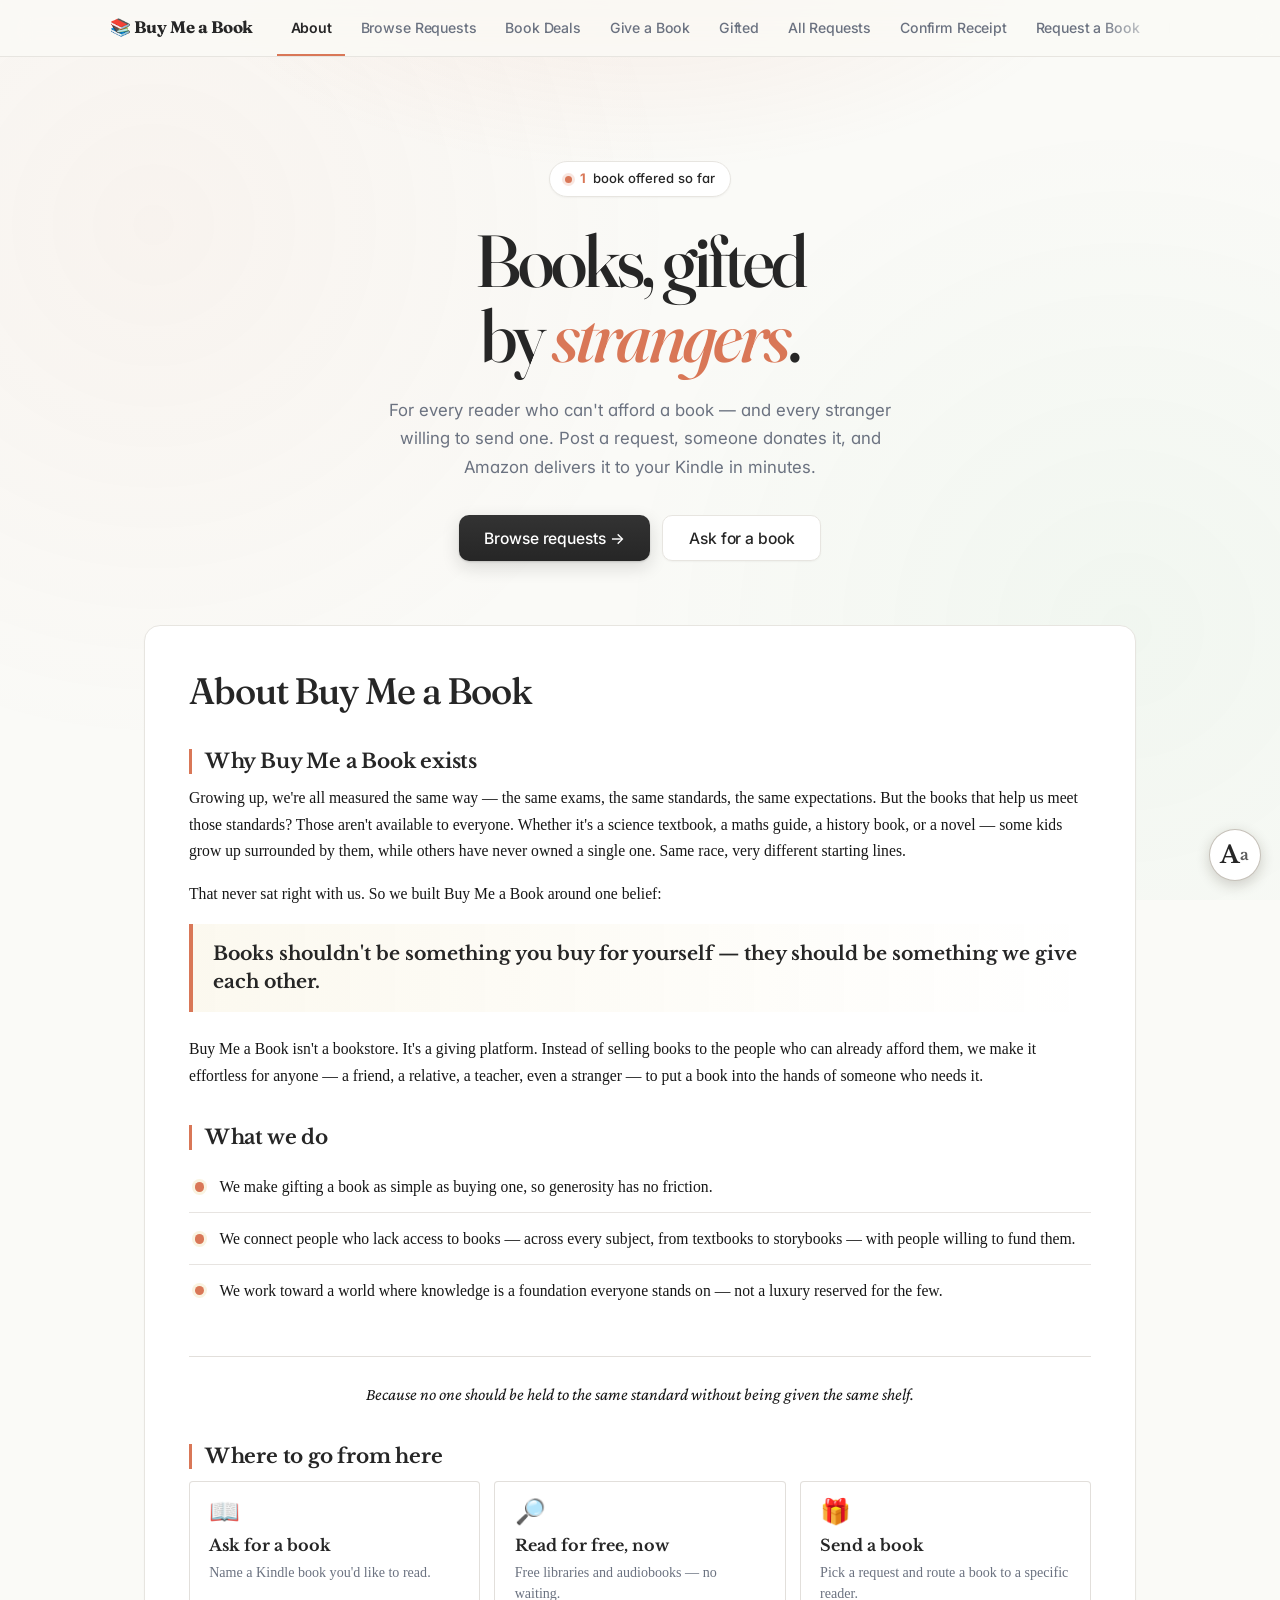
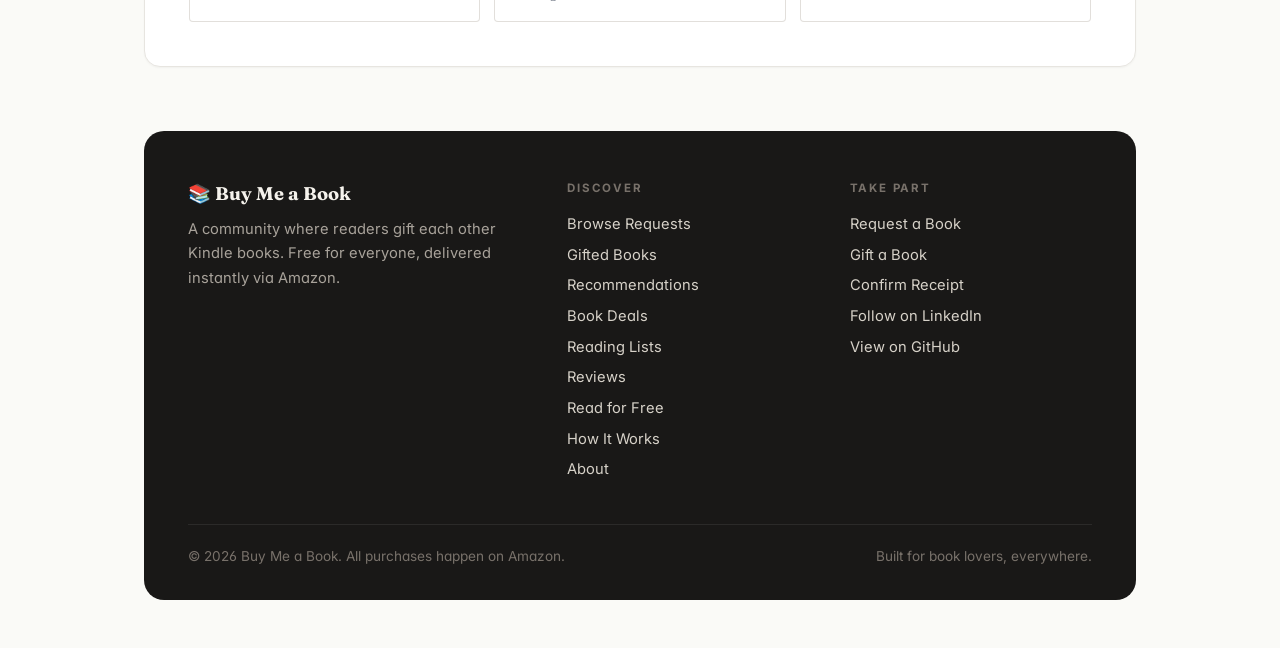
==== commit 08c28220: "Add curated Amazon Kindle deals shelf with freshness checks" ====
--- a/buy-me-a-book.html
+++ b/buy-me-a-book.html
@@ -219,6 +219,8 @@
       ]
     }
     </script>
+    <link rel="stylesheet" href="book-deals.css">
+    <script src="book-deals.js" defer></script>
     <style>
         /* ================= Modern minimal design tokens =================
            Kept the old variable names (parchment, cream, leather, gold…)
@@ -2767,6 +2769,7 @@
             <nav class="tabs" aria-label="Main sections" role="tablist">
                 <button class="tab-btn active" onclick="switchTab('about', this)">About</button>
                 <button class="tab-btn" onclick="switchTab('browse', this)">Browse Requests</button>
+                <button class="tab-btn" onclick="switchTab('deals', this)">Book Deals</button>
                 <button class="tab-btn" onclick="switchTab('donate', this)">Give a Book</button>
                 <button class="tab-btn" onclick="switchTab('gifted', this)">Gifted</button>
                 <button class="tab-btn" onclick="switchTab('all-requests', this)">All Requests</button>
@@ -3022,6 +3025,23 @@
                         Requests are reviewed before appearing publicly — usually within a day or two. Your email is only shown to a donor at the moment they gift your book.
                     </p>
                 </form>
+            </div>
+        </div>
+
+        <!-- Curated Amazon Kindle deals; independent of community data loading. -->
+        <div id="deals" class="tab-content">
+            <div class="card">
+                <p class="deals-eyebrow">THE DEALS SHELF · AMAZON US</p>
+                <h2>Good books. A little less.</h2>
+                <p class="deals-intro">A small selection from Amazon’s Kindle book deals. Find your next read, then check the current price on Amazon.</p>
+                <p class="deals-disclosure">As an Amazon Associate I earn from qualifying purchases.</p>
+                <div class="deals-toolbar">
+                    <p id="dealsStatus" role="status">Explore the latest Kindle offers on Amazon.</p>
+                    <a class="deals-all-link" href="https://www.amazon.com/amz-books/book-deals?filters=v1%3AFORMAT%5Bkindle_edition%5D&amp;tag=samuelkimanis-20" target="_blank" rel="sponsored noopener">Browse all Kindle deals ↗</a>
+                </div>
+                <div id="dealsGrid" class="deals-grid"></div>
+                <noscript><p>To see our selected books, enable JavaScript. You can also browse all Kindle deals using the link above.</p></noscript>
+                <p class="deals-note">Offers can change or end at any time. Prices, eligibility and Kindle gifting options depend on your country and Amazon account. Check the Kindle edition and final price before buying.</p>
             </div>
         </div>
 
@@ -3434,6 +3454,7 @@
                         <li><a href="#" onclick="goToTab('browse'); return false;">Browse Requests</a></li>
                         <li><a href="#" onclick="goToTab('gifted'); return false;">Gifted Books</a></li>
                         <li><a href="#" onclick="goToTab('recommend'); return false;">Recommendations</a></li>
+                        <li><a href="#deals" onclick="goToTab('deals'); return false;">Book Deals</a></li>
                         <li><a href="#" onclick="goToTab('lists'); return false;">Reading Lists</a></li>
                         <li><a href="#" onclick="goToTab('reviews'); return false;">Reviews</a></li>
                         <li><a href="#" onclick="goToTab('free'); return false;">Read for Free</a></li>
--- a/book-deals.css
+++ b/book-deals.css
@@ -0,0 +1,55 @@
+/* Use the site's reader-theme tokens so this shelf follows Paper/Sepia/Dark. */
+#deals { scroll-margin-top: 6.5rem; }
+#deals .deals-eyebrow {
+    color: var(--sepia);
+    font-size: .72rem;
+    font-weight: 650;
+    letter-spacing: .13em;
+    margin-bottom: .7rem;
+}
+#deals h2 { margin-bottom: .7rem; }
+.deals-intro { color: var(--sepia); max-width: 42rem; }
+.deals-disclosure { font-size: .78rem; color: var(--sepia); margin-top: .7rem; }
+.deals-toolbar {
+    display: flex;
+    justify-content: space-between;
+    align-items: center;
+    flex-wrap: wrap;
+    gap: .7rem 1.5rem;
+    padding: 1.1rem 0;
+    margin: 1.3rem 0;
+    border-block: 1px solid var(--border);
+    font-size: .8rem;
+    color: var(--sepia);
+}
+.deals-all-link { color: var(--leather); font-weight: 600; text-underline-offset: 4px; }
+.deals-grid { display: grid; grid-template-columns: repeat(2, minmax(0, 1fr)); gap: 1rem; }
+.deal-card {
+    display: flex;
+    flex-direction: column;
+    min-width: 0;
+    padding: 1.4rem;
+    border: 1px solid var(--border);
+    border-radius: 12px;
+    background: var(--cream);
+}
+.deal-category { font-size: .7rem; text-transform: uppercase; letter-spacing: .08em; color: var(--sepia); margin-bottom: .55rem; }
+#deals .deal-title { font-family: 'Fraunces', 'Libre Baskerville', serif; font-size: 1.25rem; line-height: 1.3; margin: 0; color: var(--leather); }
+.deal-author { color: var(--sepia); font-size: .86rem; margin: .35rem 0 .75rem; }
+.deal-note { font-size: .9rem; margin-bottom: 1.1rem; }
+.deal-link {
+    color: var(--leather);
+    font-size: .82rem;
+    font-weight: 650;
+    text-decoration: none;
+    border-top: 1px solid var(--border);
+    padding-top: .9rem;
+    margin-top: auto;
+}
+.deal-link:hover { text-decoration: underline; text-underline-offset: 4px; }
+.deal-link:focus-visible, .deals-all-link:focus-visible { outline: 2px solid var(--gold); outline-offset: 5px; }
+.deals-note { font-size: .78rem; color: var(--sepia); line-height: 1.6; margin-top: 1.4rem; }
+@media (max-width: 600px) {
+    .deals-grid { grid-template-columns: 1fr; }
+    .deal-card { padding: 1.15rem; }
+}
